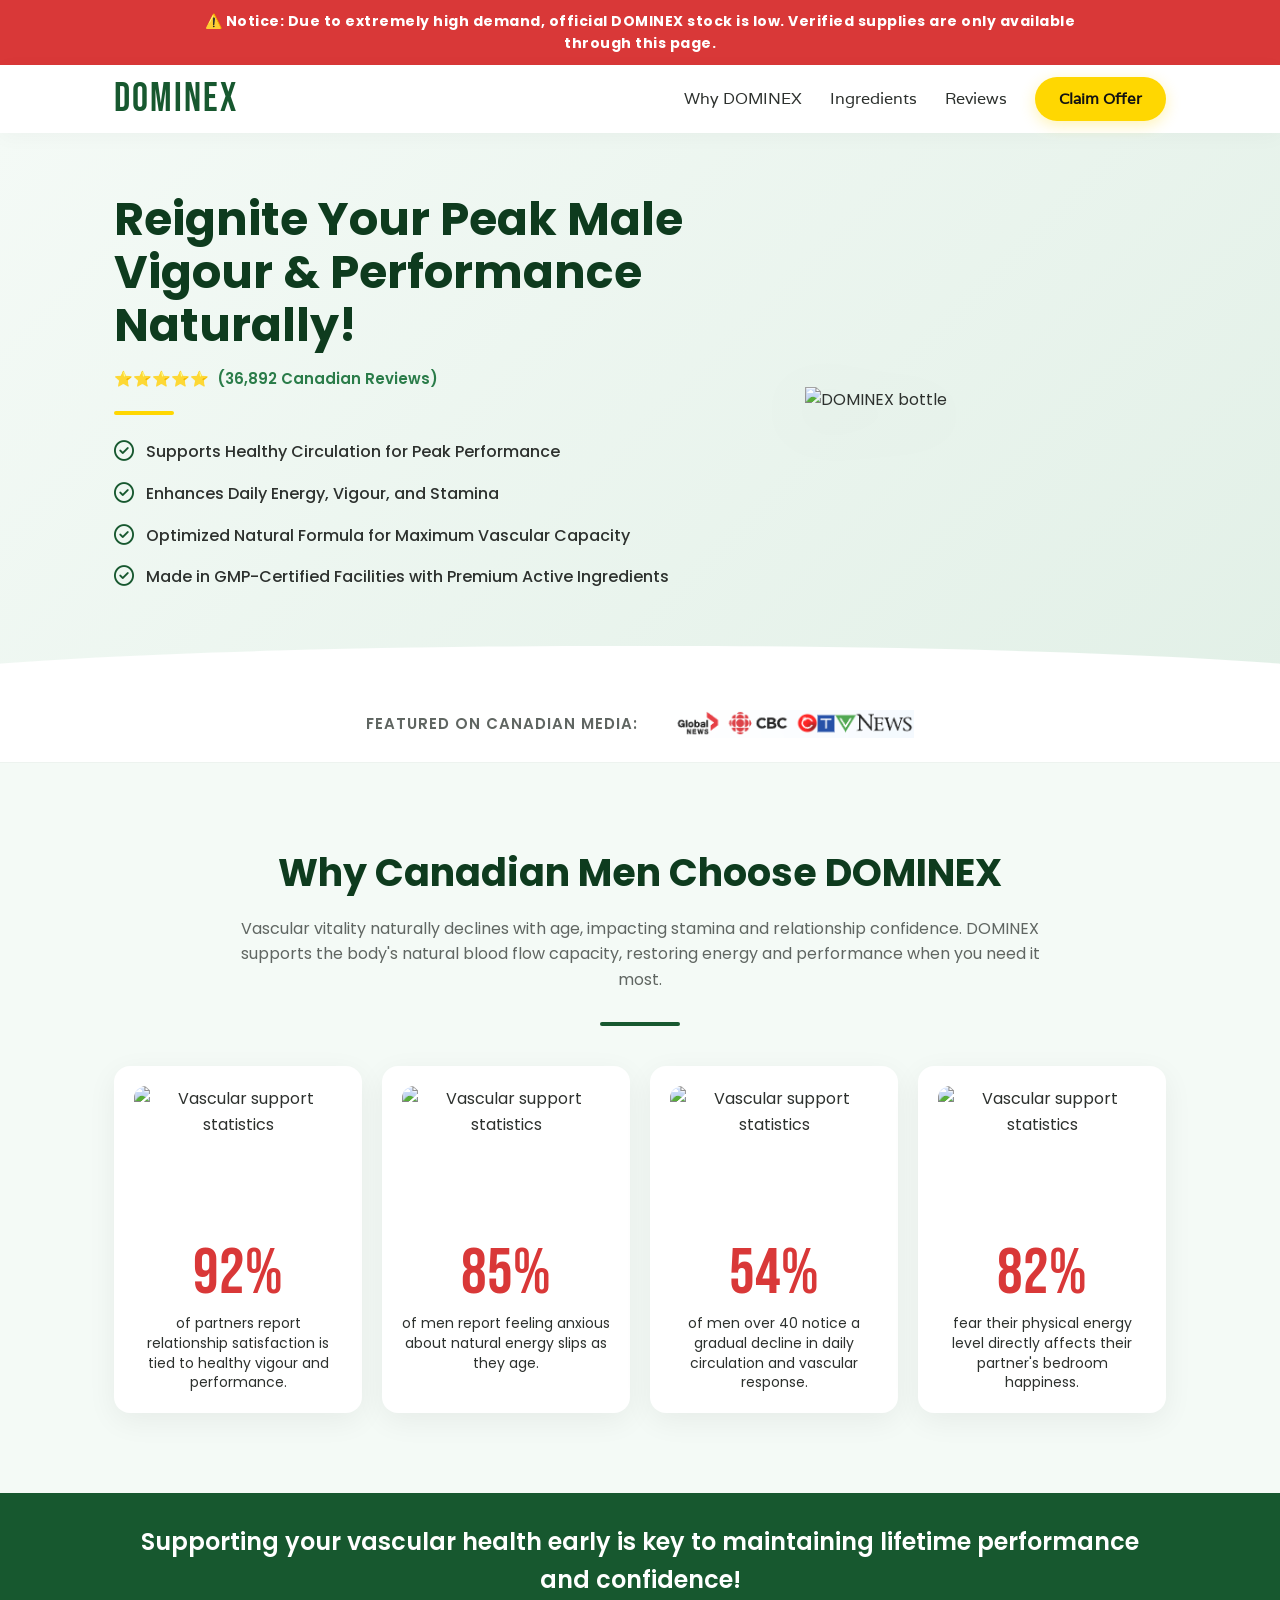
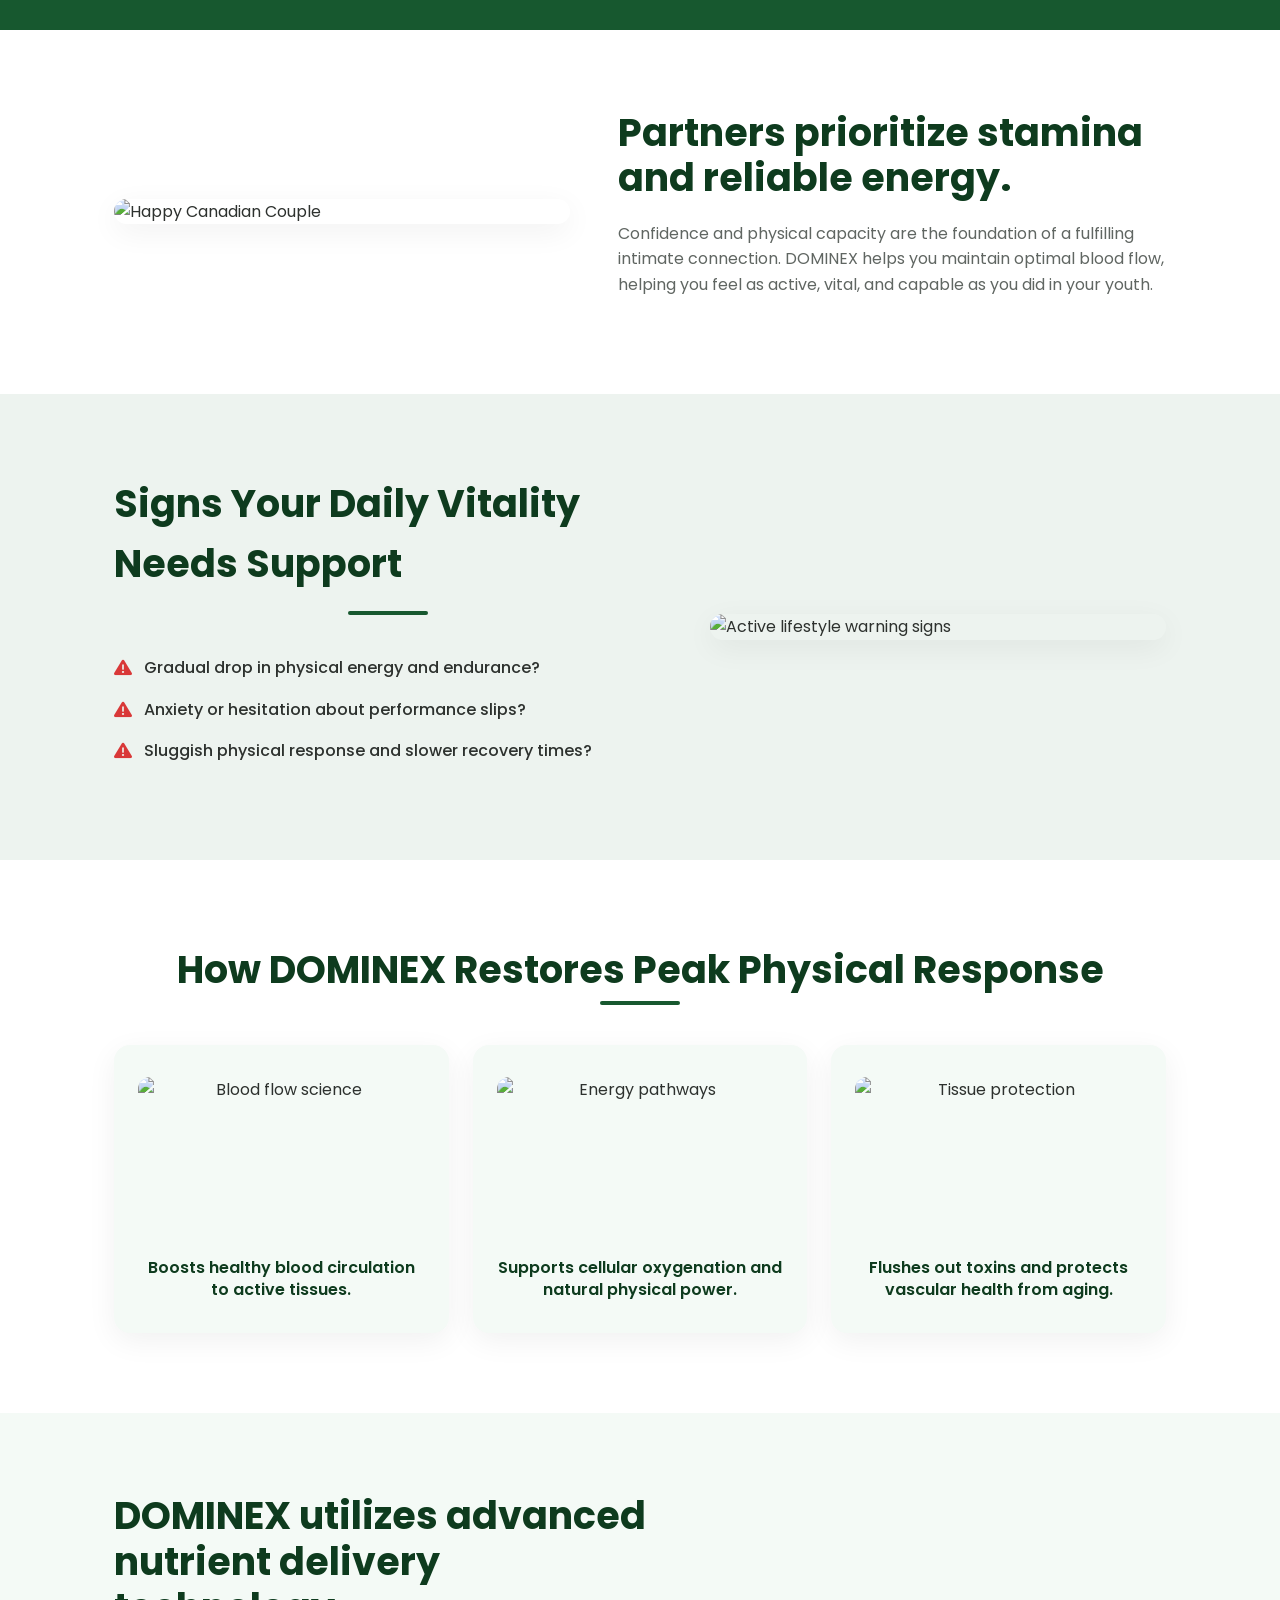
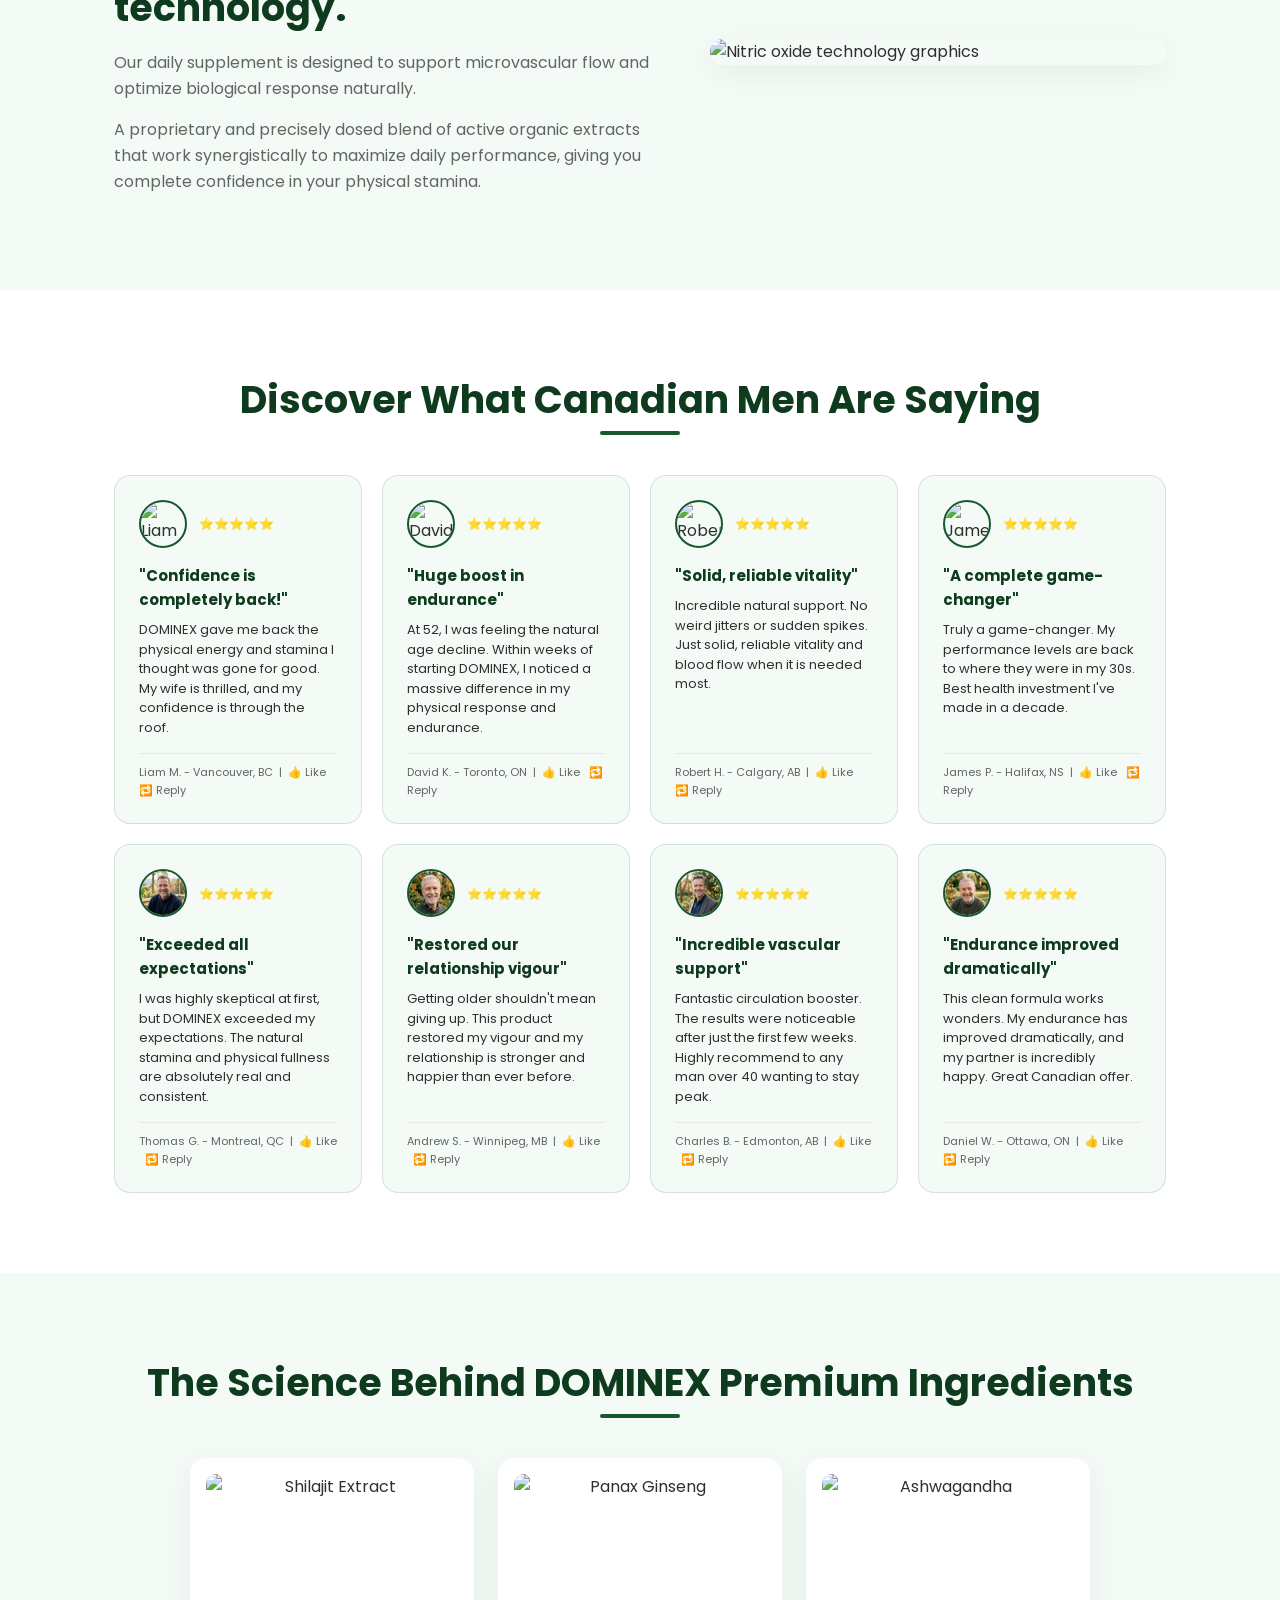
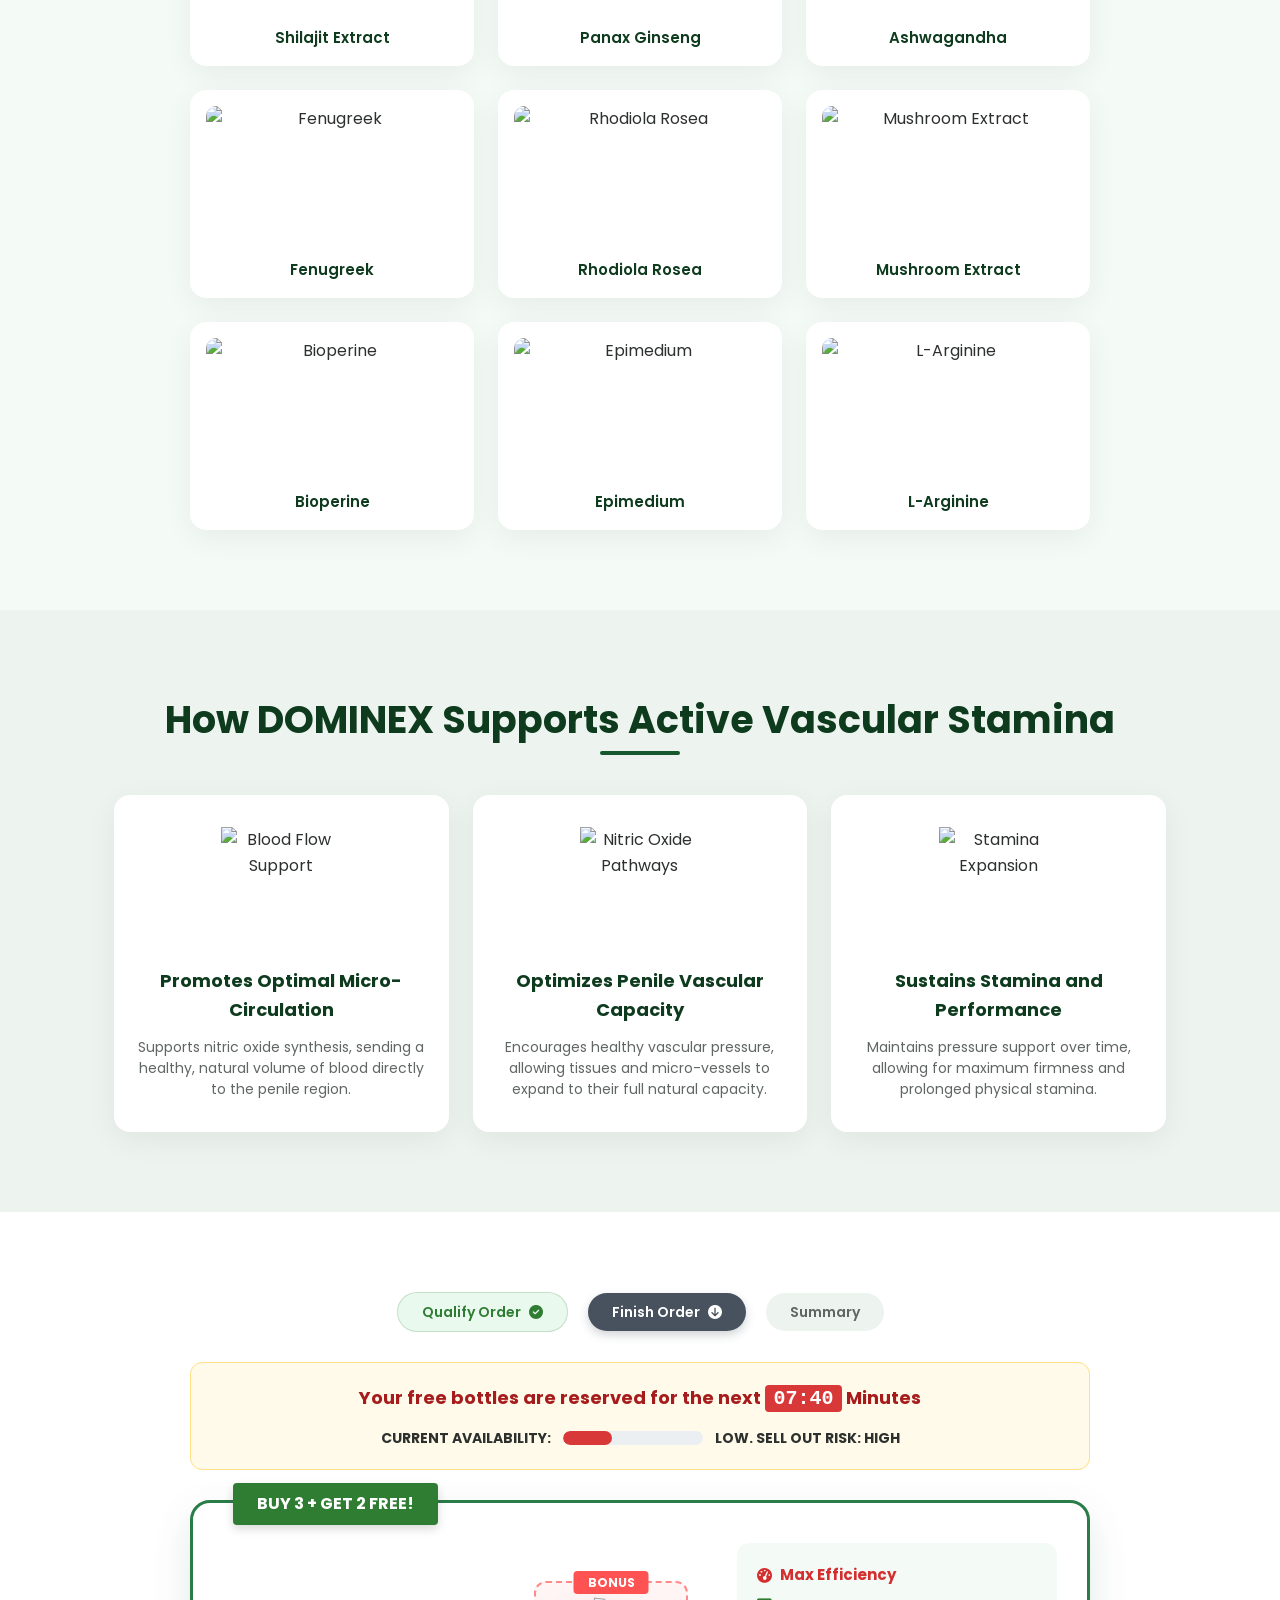
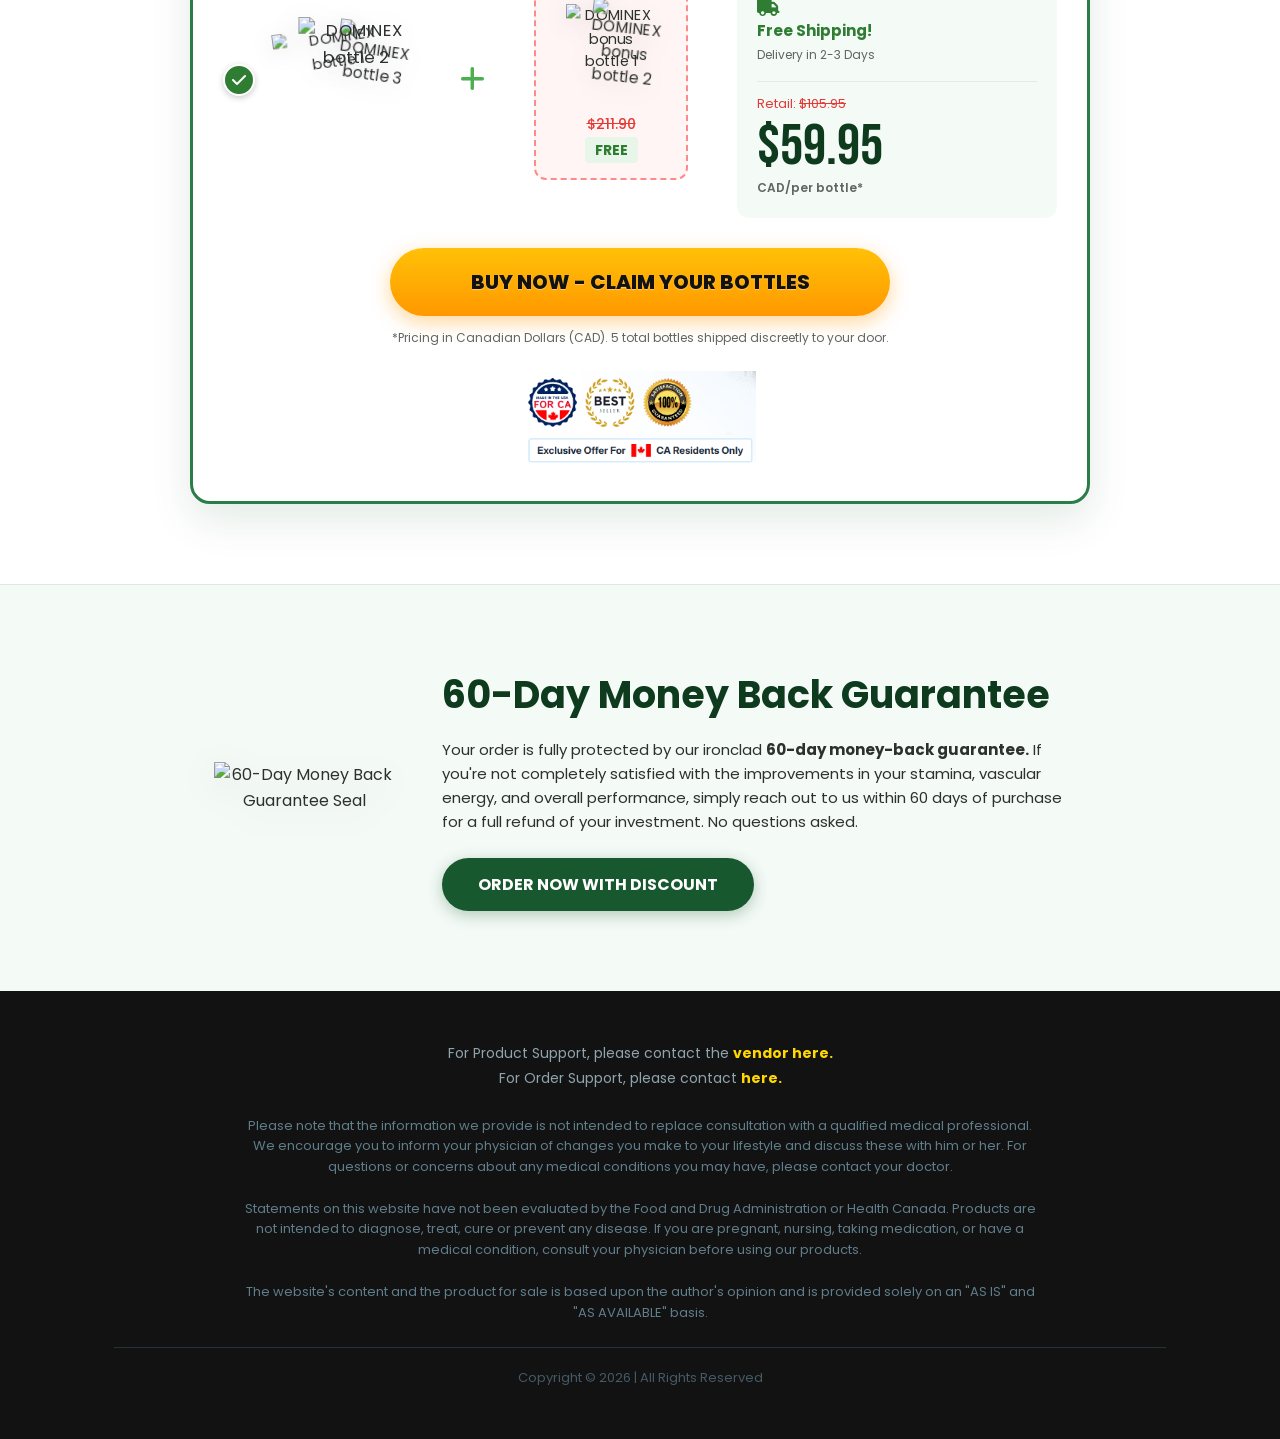
==== index.html @ d172078b "Optimize copy for CA compliance, restructure to 5-bottle single offer pricing section with timer, up" ====
<!DOCTYPE html>
<html lang="en">
<head>
    <meta charset="UTF-8">
    <meta name="viewport" content="width=device-width, initial-scale=1.0">
    <meta name="description" content="DOMINEX - Support Healthy Vascular Circulation, Energy, and Natural Stamina. The Advanced Formula for Peak Male Performance.">
    <title>DOMINEX - Natural Male Vitality & Performance Support</title>
    <link rel="preconnect" href="https://fonts.googleapis.com">
    <link rel="preconnect" href="https://fonts.gstatic.com" crossorigin>
    <link href="https://fonts.googleapis.com/css2?family=Bebas+Neue&family=Poppins:wght@300;400;500;600;700&family=Varela&display=swap" rel="stylesheet">
    <link rel="stylesheet" href="https://cdnjs.cloudflare.com/ajax/libs/font-awesome/6.5.1/css/all.min.css">
    <link rel="stylesheet" href="style.css">
</head>
<body>

<!-- WARNING BANNER -->
<section class="warning-banner">
    <div class="container">
        <p>⚠️ Notice: Due to extremely high demand, official DOMINEX stock is low. Verified supplies are only available through this page.</p>
    </div>
</section>

<!-- NAVIGATION -->
<nav class="top-nav">
    <div class="container nav-inner">
        <h1 class="nav-logo">DOMINEX</h1>
        <div class="nav-links">
            <a href="#why">Why DOMINEX</a>
            <a href="#ingredients">Ingredients</a>
            <a href="#review">Reviews</a>
            <a href="#order" class="btn-order-nav">Claim Offer</a>
        </div>
        <a href="#order" class="btn-order-nav mobile-only">Claim Offer</a>
    </div>
</nav>

<!-- HERO SECTION -->
<section class="hero" id="hero">
    <div class="container hero-inner">
        <div class="hero-content" data-animate="fadeInLeft">
            <h2>Reignite Your Peak Male Vigour & Performance Naturally!</h2>
            <div class="hero-stars">
                ⭐⭐⭐⭐⭐ <span>(36,892 Canadian Reviews)</span>
            </div>
            <div class="hero-divider"></div>
            <ul class="hero-features">
                <li><i class="far fa-check-circle"></i> Supports Healthy Circulation for Peak Performance</li>
                <li><i class="far fa-check-circle"></i> Enhances Daily Energy, Vigour, and Stamina</li>
                <li><i class="far fa-check-circle"></i> Optimized Natural Formula for Maximum Vascular Capacity</li>
                <li><i class="far fa-check-circle"></i> Made in GMP-Certified Facilities with Premium Active Ingredients</li>
            </ul>
        </div>
        <div class="hero-image" data-animate="fadeInRight">
            <img src="https://thedominex.com/static/images/product.4VQCcDnq.png" alt="DOMINEX bottle" class="cpl-imagem-topo" loading="eager">
        </div>
    </div>
</section>

<!-- TRUST BANNER -->
<section class="trust-banner">
    <div class="container trust-inner">
        <span class="trust-title">Featured on Canadian Media:</span>
        <img src="assets/news-logos.png" alt="Global News, CBC, CTV News" class="trust-media-img">
    </div>
</section>

<!-- WHY YOU NEED SECTION -->
<section class="why-section" id="why">
    <div class="container">
        <h2>Why Canadian Men Choose DOMINEX</h2>
        <p class="section-subtitle">Vascular vitality naturally declines with age, impacting stamina and relationship confidence. DOMINEX supports the body's natural blood flow capacity, restoring energy and performance when you need it most.</p>
        <div class="section-divider"></div>
        <div class="stats-grid" data-animate="fadeInUp">
            <div class="stat-card">
                <img src="https://epicooler-france.site/wp-content/uploads/2026/06/ed_dor1.webp" alt="Vascular support statistics" loading="lazy">
                <span class="stat-number">92%</span>
                <p>of partners report relationship satisfaction is tied to healthy vigour and performance.</p>
            </div>
            <div class="stat-card">
                <img src="https://epicooler-france.site/wp-content/uploads/2026/06/ed_dor2.webp" alt="Vascular support statistics" loading="lazy">
                <span class="stat-number">85%</span>
                <p>of men report feeling anxious about natural energy slips as they age.</p>
            </div>
            <div class="stat-card">
                <img src="https://epicooler-france.site/wp-content/uploads/2026/06/ed_dor3.webp" alt="Vascular support statistics" loading="lazy">
                <span class="stat-number">54%</span>
                <p>of men over 40 notice a gradual decline in daily circulation and vascular response.</p>
            </div>
            <div class="stat-card">
                <img src="https://epicooler-france.site/wp-content/uploads/2026/06/ed_dor4.webp" alt="Vascular support statistics" loading="lazy">
                <span class="stat-number">82%</span>
                <p>fear their physical energy level directly affects their partner's bedroom happiness.</p>
            </div>
        </div>
    </div>
</section>

<!-- CTA BANNER -->
<section class="cta-banner">
    <div class="container">
        <p>Supporting your vascular health early is key to maintaining lifetime performance and confidence!</p>
    </div>
</section>

<!-- WOMEN WANT SECTION -->
<section class="women-section">
    <div class="container women-inner">
        <div class="women-image" data-animate="fadeInLeft">
            <img src="https://epicooler-france.site/wp-content/uploads/2026/06/ed_dor5.webp" alt="Happy Canadian Couple" loading="lazy">
        </div>
        <div class="women-content" data-animate="fadeIn">
            <h2>Partners prioritize stamina and reliable energy.</h2>
            <p>Confidence and physical capacity are the foundation of a fulfilling intimate connection. DOMINEX helps you maintain optimal blood flow, helping you feel as active, vital, and capable as you did in your youth.</p>
        </div>
    </div>
</section>

<!-- SIGNS SECTION -->
<section class="signs-section">
    <div class="container signs-inner">
        <div class="signs-content" data-animate="fadeInLeft">
            <h2>Signs Your Daily Vitality Needs Support</h2>
            <div class="section-divider"></div>
            <ul class="signs-list">
                <li><i class="fas fa-exclamation-triangle"></i> Gradual drop in physical energy and endurance?</li>
                <li><i class="fas fa-exclamation-triangle"></i> Anxiety or hesitation about performance slips?</li>
                <li><i class="fas fa-exclamation-triangle"></i> Sluggish physical response and slower recovery times?</li>
            </ul>
        </div>
        <div class="signs-image" data-animate="fadeInRight">
            <img src="https://epicooler-france.site/wp-content/uploads/2026/06/ed_dor6.jpg" alt="Active lifestyle warning signs" loading="lazy">
        </div>
    </div>
</section>

<!-- HOW IT WORKS SECTION -->
<section class="how-section">
    <div class="container">
        <h2>How DOMINEX Restores Peak Physical Response</h2>
        <div class="section-divider center"></div>
        <div class="how-grid" data-animate="fadeInUp">
            <div class="how-card">
                <img src="https://epicooler-france.site/wp-content/uploads/2026/06/ed_img_up1.webp" alt="Blood flow science" loading="lazy">
                <h3>Boosts healthy blood circulation to active tissues.</h3>
            </div>
            <div class="how-card">
                <img src="https://epicooler-france.site/wp-content/uploads/2026/06/ed_img_up2.webp" alt="Energy pathways" loading="lazy">
                <h3>Supports cellular oxygenation and natural physical power.</h3>
            </div>
            <div class="how-card">
                <img src="https://epicooler-france.site/wp-content/uploads/2026/06/ed_img_up3.webp" alt="Tissue protection" loading="lazy">
                <h3>Flushes out toxins and protects vascular health from aging.</h3>
            </div>
        </div>
    </div>
</section>

<!-- TECHNOLOGY SECTION -->
<section class="tech-section">
    <div class="container tech-inner">
        <div class="tech-content" data-animate="fadeInLeft">
            <h2>DOMINEX utilizes advanced nutrient delivery technology.</h2>
            <p>Our daily supplement is designed to support microvascular flow and optimize biological response naturally.</p>
            <p>A proprietary and precisely dosed blend of active organic extracts that work synergistically to maximize daily performance, giving you complete confidence in your physical stamina.</p>
        </div>
        <div class="tech-image" data-animate="fadeInRight">
            <img src="https://epicooler-france.site/wp-content/uploads/2026/06/imagem_tecnologia.webp" alt="Nitric oxide technology graphics" loading="lazy">
        </div>
    </div>
</section>

<!-- SOCIAL PROOF / TESTIMONIALS -->
<section class="testimonials-section" id="review">
    <div class="container">
        <h2>Discover What Canadian Men Are Saying</h2>
        <div class="section-divider center"></div>
        <div class="testimonials-grid" data-animate="fadeInUp">
            <div class="testimonial-card">
                <div class="testimonial-header">
                    <img src="https://epicooler-france.site/wp-content/uploads/2026/06/comentarista_1.webp" alt="Liam M." loading="lazy">
                    <div class="testimonial-stars">⭐⭐⭐⭐⭐</div>
                </div>
                <p class="testimonial-title">"Confidence is completely back!"</p>
                <p class="testimonial-text">DOMINEX gave me back the physical energy and stamina I thought was gone for good. My wife is thrilled, and my confidence is through the roof.</p>
                <span class="testimonial-meta">Liam M. - Vancouver, BC &nbsp;|&nbsp; 👍 Like &nbsp; 🔁 Reply</span>
            </div>
            <div class="testimonial-card">
                <div class="testimonial-header">
                    <img src="https://epicooler-france.site/wp-content/uploads/2026/06/comentarista_2.webp" alt="David K." loading="lazy">
                    <div class="testimonial-stars">⭐⭐⭐⭐⭐</div>
                </div>
                <p class="testimonial-title">"Huge boost in endurance"</p>
                <p class="testimonial-text">At 52, I was feeling the natural age decline. Within weeks of starting DOMINEX, I noticed a massive difference in my physical response and endurance.</p>
                <span class="testimonial-meta">David K. - Toronto, ON &nbsp;|&nbsp; 👍 Like &nbsp; 🔁 Reply</span>
            </div>
            <div class="testimonial-card">
                <div class="testimonial-header">
                    <img src="https://epicooler-france.site/wp-content/uploads/2026/06/comentarista_3.webp" alt="Robert H." loading="lazy">
                    <div class="testimonial-stars">⭐⭐⭐⭐⭐</div>
                </div>
                <p class="testimonial-title">"Solid, reliable vitality"</p>
                <p class="testimonial-text">Incredible natural support. No weird jitters or sudden spikes. Just solid, reliable vitality and blood flow when it is needed most.</p>
                <span class="testimonial-meta">Robert H. - Calgary, AB &nbsp;|&nbsp; 👍 Like &nbsp; 🔁 Reply</span>
            </div>
            <div class="testimonial-card">
                <div class="testimonial-header">
                    <img src="https://epicooler-france.site/wp-content/uploads/2026/06/comentarista_4.webp" alt="James P." loading="lazy">
                    <div class="testimonial-stars">⭐⭐⭐⭐⭐</div>
                </div>
                <p class="testimonial-title">"A complete game-changer"</p>
                <p class="testimonial-text">Truly a game-changer. My performance levels are back to where they were in my 30s. Best health investment I've made in a decade.</p>
                <span class="testimonial-meta">James P. - Halifax, NS &nbsp;|&nbsp; 👍 Like &nbsp; 🔁 Reply</span>
            </div>
            <!-- NEW TESTIMONIALS -->
            <div class="testimonial-card">
                <div class="testimonial-header">
                    <img src="assets/testimonial_5.png" alt="Thomas G." loading="lazy">
                    <div class="testimonial-stars">⭐⭐⭐⭐⭐</div>
                </div>
                <p class="testimonial-title">"Exceeded all expectations"</p>
                <p class="testimonial-text">I was highly skeptical at first, but DOMINEX exceeded my expectations. The natural stamina and physical fullness are absolutely real and consistent.</p>
                <span class="testimonial-meta">Thomas G. - Montreal, QC &nbsp;|&nbsp; 👍 Like &nbsp; 🔁 Reply</span>
            </div>
            <div class="testimonial-card">
                <div class="testimonial-header">
                    <img src="assets/testimonial_6.png" alt="Andrew S." loading="lazy">
                    <div class="testimonial-stars">⭐⭐⭐⭐⭐</div>
                </div>
                <p class="testimonial-title">"Restored our relationship vigour"</p>
                <p class="testimonial-text">Getting older shouldn't mean giving up. This product restored my vigour and my relationship is stronger and happier than ever before.</p>
                <span class="testimonial-meta">Andrew S. - Winnipeg, MB &nbsp;|&nbsp; 👍 Like &nbsp; 🔁 Reply</span>
            </div>
            <div class="testimonial-card">
                <div class="testimonial-header">
                    <img src="assets/testimonial_7.png" alt="Charles B." loading="lazy">
                    <div class="testimonial-stars">⭐⭐⭐⭐⭐</div>
                </div>
                <p class="testimonial-title">"Incredible vascular support"</p>
                <p class="testimonial-text">Fantastic circulation booster. The results were noticeable after just the first few weeks. Highly recommend to any man over 40 wanting to stay peak.</p>
                <span class="testimonial-meta">Charles B. - Edmonton, AB &nbsp;|&nbsp; 👍 Like &nbsp; 🔁 Reply</span>
            </div>
            <div class="testimonial-card">
                <div class="testimonial-header">
                    <img src="assets/testimonial_8.png" alt="Daniel W." loading="lazy">
                    <div class="testimonial-stars">⭐⭐⭐⭐⭐</div>
                </div>
                <p class="testimonial-title">"Endurance improved dramatically"</p>
                <p class="testimonial-text">This clean formula works wonders. My endurance has improved dramatically, and my partner is incredibly happy. Great Canadian offer.</p>
                <span class="testimonial-meta">Daniel W. - Ottawa, ON &nbsp;|&nbsp; 👍 Like &nbsp; 🔁 Reply</span>
            </div>
        </div>
    </div>
</section>

<!-- INGREDIENTS SECTION -->
<section class="ingredients-section" id="ingredients">
    <div class="container">
        <h2>The Science Behind DOMINEX Premium Ingredients</h2>
        <div class="section-divider center"></div>
        <div class="ingredients-grid" data-animate="fadeInUp">
            <div class="ingredient-card">
                <img src="https://epicooler-france.site/wp-content/uploads/2026/06/ed_ing1.jpg" alt="Shilajit Extract" loading="lazy">
                <h3>Shilajit Extract</h3>
            </div>
            <div class="ingredient-card">
                <img src="https://epicooler-france.site/wp-content/uploads/2026/06/ed_ing2.jpg" alt="Panax Ginseng" loading="lazy">
                <h3>Panax Ginseng</h3>
            </div>
            <div class="ingredient-card">
                <img src="https://epicooler-france.site/wp-content/uploads/2026/06/ed_ing3.jpg" alt="Ashwagandha" loading="lazy">
                <h3>Ashwagandha</h3>
            </div>
            <div class="ingredient-card">
                <img src="https://epicooler-france.site/wp-content/uploads/2026/06/ed_ing4.jpg" alt="Fenugreek" loading="lazy">
                <h3>Fenugreek</h3>
            </div>
            <div class="ingredient-card">
                <img src="https://epicooler-france.site/wp-content/uploads/2026/06/ed_ing5.jpg" alt="Rhodiola Rosea" loading="lazy">
                <h3>Rhodiola Rosea</h3>
            </div>
            <div class="ingredient-card">
                <img src="https://epicooler-france.site/wp-content/uploads/2026/06/ed_ing6.jpg" alt="Mushroom Extract" loading="lazy">
                <h3>Mushroom Extract</h3>
            </div>
            <div class="ingredient-card">
                <img src="https://epicooler-france.site/wp-content/uploads/2026/06/ed_ing7.jpg" alt="Bioperine" loading="lazy">
                <h3>Bioperine</h3>
            </div>
            <div class="ingredient-card">
                <img src="https://epicooler-france.site/wp-content/uploads/2026/06/ed_ing8.jpg" alt="Epimedium" loading="lazy">
                <h3>Epimedium</h3>
            </div>
            <div class="ingredient-card">
                <img src="https://epicooler-france.site/wp-content/uploads/2026/06/ed_ing9.jpg" alt="L-Arginine" loading="lazy">
                <h3>L-Arginine</h3>
            </div>
        </div>
    </div>
</section>

<!-- HOW IT INCREASES SIZE -->
<section class="mechanism-section">
    <div class="container">
        <h2>How DOMINEX Supports Active Vascular Stamina</h2>
        <div class="section-divider center"></div>
        <div class="mechanism-steps" data-animate="fadeInUp">
            <div class="mechanism-step">
                <img src="https://epicooler-france.site/wp-content/uploads/2026/06/ed_funcionamento1.png" alt="Blood Flow Support" loading="lazy">
                <h3>Promotes Optimal Micro-Circulation</h3>
                <p>Supports nitric oxide synthesis, sending a healthy, natural volume of blood directly to the penile region.</p>
            </div>
            <div class="mechanism-step">
                <img src="https://epicooler-france.site/wp-content/uploads/2026/06/ed_funcionamento2.png" alt="Nitric Oxide Pathways" loading="lazy">
                <h3>Optimizes Penile Vascular Capacity</h3>
                <p>Encourages healthy vascular pressure, allowing tissues and micro-vessels to expand to their full natural capacity.</p>
            </div>
            <div class="mechanism-step">
                <img src="https://epicooler-france.site/wp-content/uploads/2026/06/ed_funcionamento3.png" alt="Stamina Expansion" loading="lazy">
                <h3>Sustains Stamina and Performance</h3>
                <p>Maintains pressure support over time, allowing for maximum firmness and prolonged physical stamina.</p>
            </div>
        </div>
    </div>
</section>

<!-- RESTRUCTURED SINGLE-OFFER PRICING SECTION -->
<section class="pricing-section" id="order">
    <div class="container">
        <!-- Progress Steps -->
        <div class="checkout-steps">
            <div class="step step-complete">Qualify Order <i class="fas fa-check-circle"></i></div>
            <div class="step step-active">Finish Order <i class="fas fa-arrow-circle-down"></i></div>
            <div class="step step-pending">Summary</div>
        </div>

        <!-- Reservation Urgency Banner -->
        <div class="urgency-container">
            <p class="reservation-text">Your free bottles are reserved for the next <span id="timer">07:41</span> Minutes</p>
            <div class="availability-bar">
                <span class="availability-label">CURRENT AVAILABILITY:</span>
                <div class="progress-bar-bg">
                    <div class="progress-bar-fill"></div>
                </div>
                <span class="availability-risk">LOW. SELL OUT RISK: <strong>HIGH</strong></span>
            </div>
        </div>

        <!-- Restructured Single-Offer Card Container -->
        <div class="single-offer-wrapper" data-animate="fadeInUp">
            <div class="single-offer-badge">BUY 3 + GET 2 FREE!</div>
            
            <div class="single-offer-layout">
                <!-- Left: 3 Main Bottles -->
                <div class="offer-bottles-main">
                    <div class="check-icon-circle"><i class="fas fa-check"></i></div>
                    <div class="bottles-group">
                        <img src="https://thedominex.com/static/images/product.4VQCcDnq.png" alt="DOMINEX bottle 1" class="bottle-img bottle-overlap-1">
                        <img src="https://thedominex.com/static/images/product.4VQCcDnq.png" alt="DOMINEX bottle 2" class="bottle-img bottle-overlap-2">
                        <img src="https://thedominex.com/static/images/product.4VQCcDnq.png" alt="DOMINEX bottle 3" class="bottle-img bottle-overlap-3">
                    </div>
                </div>

                <!-- Plus sign -->
                <div class="offer-plus-sign"><i class="fas fa-plus"></i></div>

                <!-- Center: 2 Bonus Bottles Box -->
                <div class="offer-bonus-box">
                    <span class="bonus-box-tag">BONUS</span>
                    <div class="bonus-bottles">
                        <img src="https://thedominex.com/static/images/product.4VQCcDnq.png" alt="DOMINEX bonus bottle 1" class="bottle-img bonus-overlap-1">
                        <img src="https://thedominex.com/static/images/product.4VQCcDnq.png" alt="DOMINEX bonus bottle 2" class="bottle-img bonus-overlap-2">
                    </div>
                    <div class="bonus-box-price">
                        <span class="crossed-price">$211.90</span>
                        <span class="free-badge">FREE</span>
                    </div>
                </div>

                <!-- Right: Pricing Panel -->
                <div class="offer-pricing-panel">
                    <div class="panel-rating">
                        <div class="speedometer-container">
                            <i class="fas fa-tachometer-alt"></i> <span>Max Efficiency</span>
                        </div>
                    </div>
                    <div class="panel-shipping">
                        <i class="fas fa-truck"></i> <span>Free Shipping!</span>
                        <span class="delivery-time">Delivery in 2-3 Days</span>
                    </div>
                    <div class="panel-prices">
                        <div class="panel-retail">Retail: <s>$105.95</s></div>
                        <div class="panel-final-price">
                            <span class="price-value">$59.95</span>
                            <span class="price-currency">CAD/per bottle*</span>
                        </div>
                    </div>
                </div>
            </div>

            <!-- CTA Area -->
            <div class="offer-cta-section">
                <a href="https://www.knownwalk.com/2GT22MM1/22JC6BFC/?uid=5159" class="btn-buy-now-large animated-pulse">BUY NOW - CLAIM YOUR BOTTLES</a>
                <p class="pricing-disclaimer">*Pricing in Canadian Dollars (CAD). 5 total bottles shipped discreetly to your door.</p>
                
                <!-- Trust Badges replaced with new ones -->
                <div class="canadian-trust-badges">
                    <img src="assets/badges.png" alt="Made in USA for CA, Best Seller, 100% Guaranteed, CA Residents Only Logo" class="badges-row-img">
                </div>
            </div>
        </div>
    </div>
</section>

<!-- GUARANTEE SECTION -->
<section class="guarantee-section">
    <div class="container guarantee-inner">
        <div class="guarantee-image" data-animate="fadeIn">
            <img src="https://epicooler-france.site/wp-content/uploads/2026/06/selo_moneyback.png" alt="60-Day Money Back Guarantee Seal" loading="lazy">
        </div>
        <div class="guarantee-content" data-animate="fadeIn">
            <h2>60-Day Money Back Guarantee</h2>
            <p>Your order is fully protected by our ironclad <strong>60-day money-back guarantee.</strong> If you're not completely satisfied with the improvements in your stamina, vascular energy, and overall performance, simply reach out to us within 60 days of purchase for a full refund of your investment. No questions asked.</p>
            <a href="#order" class="btn-order-large">ORDER NOW WITH DISCOUNT</a>
        </div>
    </div>
</section>

<!-- FOOTER -->
<footer class="site-footer">
    <div class="container">
        <p class="footer-support">For Product Support, please contact the <b>vendor here.</b><br>For Order Support, please contact <b>here.</b></p>
        <p class="footer-disclaimer">Please note that the information we provide is not intended to replace consultation with a qualified medical professional. We encourage you to inform your physician of changes you make to your lifestyle and discuss these with him or her. For questions or concerns about any medical conditions you may have, please contact your doctor.<br><br>Statements on this website have not been evaluated by the Food and Drug Administration or Health Canada. Products are not intended to diagnose, treat, cure or prevent any disease. If you are pregnant, nursing, taking medication, or have a medical condition, consult your physician before using our products.<br><br>The website's content and the product for sale is based upon the author's opinion and is provided solely on an "AS IS" and "AS AVAILABLE" basis.</p>
        <p class="footer-copyright">Copyright © 2026 | All Rights Reserved</p>
    </div>
</footer>

<script src="script.js"></script>
</body>
</html>
---- style.css ----
/* ==========================================
   GLOBAL RESET, FONTS & VARIABLES
   ========================================== */
:root {
    --primary: #17582F;
    --primary-light: #2A7C49;
    --primary-dark: #0E3B1E;
    --accent: #FFD701;
    --accent-dark: #CCA500;
    --dark: #121212;
    --text: #2D312E;
    --text-light: #606662;
    --bg-light: #F4FAF6;
    --bg-grey: #EDF3EF;
    --white: #FFFFFF;
    --red: #D93838;
    --red-dark: #A61C1C;
    --shadow: 0 8px 30px rgba(0,0,0,0.06);
    --shadow-hover: 0 16px 40px rgba(23,88,47,0.12);
    --radius: 16px;
    --transition: all 0.3s cubic-bezier(0.25, 0.8, 0.25, 1);
}

*, *::before, *::after {
    margin: 0;
    padding: 0;
    box-sizing: border-box;
}

html {
    scroll-behavior: smooth;
}

body {
    font-family: 'Poppins', sans-serif;
    color: var(--text);
    background: var(--white);
    line-height: 1.6;
    overflow-x: hidden;
    -webkit-font-smoothing: antialiased;
}

img {
    max-width: 100%;
    height: auto;
    display: block;
}

a {
    text-decoration: none;
    color: inherit;
}

ul {
    list-style: none;
}

.container {
    max-width: 1100px;
    margin: 0 auto;
    padding: 0 24px;
}

/* ==========================================
   ANIMATIONS & TRANSITIONS
   ========================================== */
@keyframes fadeIn {
    from { opacity: 0; }
    to { opacity: 1; }
}

@keyframes fadeInUp {
    from { opacity: 0; transform: translateY(30px); }
    to { opacity: 1; transform: translateY(0); }
}

@keyframes fadeInLeft {
    from { opacity: 0; transform: translateX(-30px); }
    to { opacity: 1; transform: translateX(0); }
}

@keyframes fadeInRight {
    from { opacity: 0; transform: translateX(30px); }
    to { opacity: 1; transform: translateX(0); }
}

@keyframes pulse {
    0%, 100% { transform: scale(1); }
    50% { transform: scale(1.03); }
}

@keyframes shimmer {
    0% { background-position: -200% 0; }
    100% { background-position: 200% 0; }
}

[data-animate] {
    opacity: 0;
    transition: opacity 0.8s cubic-bezier(0.25, 1, 0.5, 1), transform 0.8s cubic-bezier(0.25, 1, 0.5, 1);
}

[data-animate].visible {
    opacity: 1;
    transform: none !important;
}

[data-animate="fadeInUp"] { transform: translateY(30px); }
[data-animate="fadeInLeft"] { transform: translateX(-30px); }
[data-animate="fadeInRight"] { transform: translateX(30px); }
[data-animate="fadeIn"] { transform: none; }

.animated-pulse {
    animation: pulse 2.5s infinite ease-in-out;
}

/* ==========================================
   WARNING BANNER
   ========================================== */
.warning-banner {
    background: var(--red);
    color: var(--white);
    text-align: center;
    padding: 10px 20px;
    font-size: 14px;
    font-weight: 700;
    letter-spacing: 0.5px;
    box-shadow: 0 2px 10px rgba(217, 56, 56, 0.2);
}

.warning-banner p {
    max-width: 900px;
    margin: 0 auto;
}

/* ==========================================
   NAVIGATION
   ========================================== */
.top-nav {
    background: var(--white);
    padding: 12px 0;
    position: sticky;
    top: 0;
    z-index: 1000;
    box-shadow: 0 4px 20px rgba(0,0,0,0.03);
    transition: var(--transition);
}

.nav-inner {
    display: flex;
    align-items: center;
    justify-content: space-between;
}

.nav-logo {
    font-family: 'Bebas Neue', sans-serif;
    font-size: 40px;
    font-weight: 400;
    color: var(--primary);
    letter-spacing: 2px;
    line-height: 1;
}

.nav-links {
    display: flex;
    align-items: center;
    gap: 28px;
}

.nav-links a {
    font-family: 'Varela', sans-serif;
    font-size: 16px;
    font-weight: 500;
    color: var(--text);
    transition: var(--transition);
}

.nav-links a:hover {
    color: var(--primary);
}

.btn-order-nav {
    background: var(--accent);
    color: var(--dark) !important;
    font-weight: 600 !important;
    font-size: 15px !important;
    padding: 10px 24px;
    border-radius: 50px;
    box-shadow: 0 4px 15px rgba(255, 215, 1, 0.3);
    transition: var(--transition);
}

.btn-order-nav:hover {
    background: var(--primary);
    color: var(--white) !important;
    box-shadow: 0 4px 15px rgba(23, 88, 47, 0.3);
    transform: translateY(-2px);
}

.mobile-only {
    display: none;
}

/* ==========================================
   HERO SECTION
   ========================================== */
.hero {
    background: linear-gradient(135deg, var(--bg-light) 0%, #E2F0E7 100%);
    padding: 60px 0 80px;
    position: relative;
    overflow: hidden;
}

.hero::after {
    content: '';
    position: absolute;
    bottom: 0;
    left: 0;
    right: 0;
    height: 40px;
    background: var(--white);
    clip-path: ellipse(60% 40px at 50% 40px);
}

.hero-inner {
    display: flex;
    align-items: center;
    gap: 48px;
}

.hero-content {
    flex: 1.2;
}

.hero-content h2 {
    font-size: 46px;
    font-weight: 700;
    line-height: 1.15;
    color: var(--primary-dark);
    margin-bottom: 16px;
}

.hero-stars {
    font-size: 15px;
    font-weight: 600;
    color: var(--primary-light);
    margin-bottom: 20px;
    display: flex;
    align-items: center;
    gap: 8px;
}

.hero-divider {
    width: 60px;
    height: 4px;
    background: var(--accent);
    margin-bottom: 24px;
    border-radius: 2px;
}

.hero-features li {
    font-size: 16px;
    font-weight: 500;
    color: var(--text);
    margin-bottom: 16px;
    display: flex;
    align-items: flex-start;
    gap: 12px;
}

.hero-features li i {
    color: var(--primary);
    font-size: 20px;
    margin-top: 2px;
}

.hero-image {
    flex: 0.8;
    display: flex;
    justify-content: center;
    align-items: center;
}

.hero-image .cpl-imagem-topo {
    width: 85%;
    max-width: 320px;
    filter: drop-shadow(0 15px 30px rgba(0,0,0,0.12));
    transition: var(--transition);
}

.hero-image .cpl-imagem-topo:hover {
    transform: translateY(-5px) rotate(2deg);
}

/* ==========================================
   TRUST BANNER
   ========================================== */
.trust-banner {
    background: var(--white);
    padding: 24px 0;
    border-bottom: 1px solid var(--bg-grey);
}

.trust-inner {
    display: flex;
    align-items: center;
    justify-content: center;
    gap: 32px;
    flex-wrap: wrap;
}

.trust-title {
    font-size: 15px;
    font-weight: 600;
    color: var(--text-light);
    text-transform: uppercase;
    letter-spacing: 1px;
}

.trust-media-img {
    height: 28px;
    object-fit: contain;
    opacity: 0.85;
}

/* ==========================================
   WHY SECTION
   ========================================== */
.why-section {
    background: var(--bg-light);
    padding: 80px 0;
}

.why-section h2 {
    font-size: 38px;
    font-weight: 700;
    color: var(--primary-dark);
    text-align: center;
    margin-bottom: 12px;
}

.section-subtitle {
    font-size: 16px;
    color: var(--text-light);
    max-width: 800px;
    margin: 0 auto 30px;
    text-align: center;
}

.section-divider {
    width: 80px;
    height: 4px;
    background: var(--primary);
    margin: 0 auto 40px;
    border-radius: 2px;
}

.stats-grid {
    display: grid;
    grid-template-columns: repeat(4, 1fr);
    gap: 20px;
}

.stat-card {
    background: var(--white);
    border-radius: var(--radius);
    padding: 20px;
    box-shadow: var(--shadow);
    transition: var(--transition);
    display: flex;
    flex-direction: column;
    align-items: center;
    text-align: center;
}

.stat-card:hover {
    transform: translateY(-6px);
    box-shadow: var(--shadow-hover);
}

.stat-card img {
    border-radius: 12px;
    margin-bottom: 16px;
    width: 100%;
    height: 140px;
    object-fit: cover;
}

.stat-number {
    font-family: 'Bebas Neue', sans-serif;
    font-size: 64px;
    color: var(--red);
    line-height: 1;
    margin-bottom: 8px;
}

.stat-card p {
    font-size: 14px;
    color: var(--text);
    line-height: 1.4;
}

/* ==========================================
   CTA BANNER
   ========================================== */
.cta-banner {
    background: var(--primary);
    padding: 30px 0;
    text-align: center;
}

.cta-banner p {
    font-size: 24px;
    font-weight: 600;
    color: var(--white);
}

/* ==========================================
   WOMEN / RELATIONSHIP SECTION
   ========================================== */
.women-section {
    background: var(--white);
    padding: 80px 0;
}

.women-inner {
    display: flex;
    align-items: center;
    gap: 48px;
}

.women-image {
    flex: 1;
}

.women-image img {
    width: 100%;
    border-radius: var(--radius);
    box-shadow: var(--shadow);
}

.women-content {
    flex: 1.2;
}

.women-content h2 {
    font-size: 38px;
    font-weight: 700;
    color: var(--primary-dark);
    line-height: 1.2;
    margin-bottom: 20px;
}

.women-content p {
    font-size: 16px;
    color: var(--text-light);
    margin-bottom: 16px;
}

/* ==========================================
   SIGNS SECTION
   ========================================== */
.signs-section {
    background: var(--bg-grey);
    padding: 80px 0;
}

.signs-inner {
    display: flex;
    align-items: center;
    gap: 48px;
}

.signs-content {
    flex: 1.2;
}

.signs-content h2 {
    font-size: 38px;
    font-weight: 700;
    color: var(--primary-dark);
    margin-bottom: 16px;
}

.signs-list li {
    font-size: 16px;
    font-weight: 500;
    color: var(--text);
    margin-bottom: 16px;
    display: flex;
    align-items: flex-start;
    gap: 12px;
}

.signs-list li i {
    color: var(--red);
    font-size: 18px;
    margin-top: 4px;
}

.signs-image {
    flex: 1;
}

.signs-image img {
    width: 100%;
    border-radius: var(--radius);
    box-shadow: var(--shadow);
}

/* ==========================================
   HOW IT WORKS
   ========================================== */
.how-section {
    background: var(--white);
    padding: 80px 0;
    text-align: center;
}

.how-section h2 {
    font-size: 38px;
    font-weight: 700;
    color: var(--primary-dark);
}

.how-grid {
    display: grid;
    grid-template-columns: repeat(3, 1fr);
    gap: 24px;
    margin-top: 40px;
}

.how-card {
    background: var(--bg-light);
    border-radius: var(--radius);
    padding: 32px 24px;
    box-shadow: var(--shadow);
    transition: var(--transition);
}

.how-card:hover {
    transform: translateY(-8px);
    box-shadow: var(--shadow-hover);
}

.how-card img {
    width: 100%;
    height: 160px;
    object-fit: cover;
    border-radius: 12px;
    margin-bottom: 20px;
}

.how-card h3 {
    font-size: 16px;
    font-weight: 600;
    color: var(--primary-dark);
    line-height: 1.4;
}

/* ==========================================
   TECHNOLOGY SECTION
   ========================================== */
.tech-section {
    background: var(--bg-light);
    padding: 80px 0;
}

.tech-inner {
    display: flex;
    align-items: center;
    gap: 48px;
}

.tech-content {
    flex: 1.2;
}

.tech-content h2 {
    font-size: 38px;
    font-weight: 700;
    color: var(--primary-dark);
    line-height: 1.2;
    margin-bottom: 20px;
}

.tech-content p {
    font-size: 16px;
    color: var(--text-light);
    margin-bottom: 16px;
}

.tech-image {
    flex: 1;
}

.tech-image img {
    border-radius: var(--radius);
    box-shadow: var(--shadow);
}

/* ==========================================
   TESTIMONIALS
   ========================================== */
.testimonials-section {
    background: var(--white);
    padding: 80px 0;
    text-align: center;
}

.testimonials-section h2 {
    font-size: 38px;
    font-weight: 700;
    color: var(--primary-dark);
}

.testimonials-grid {
    display: grid;
    grid-template-columns: repeat(4, 1fr);
    gap: 20px;
    margin-top: 40px;
}

.testimonial-card {
    background: var(--bg-light);
    border: 1px solid rgba(23,88,47,0.15);
    border-radius: var(--radius);
    padding: 24px;
    text-align: left;
    transition: var(--transition);
    display: flex;
    flex-direction: column;
}

.testimonial-card:hover {
    transform: translateY(-5px);
    box-shadow: var(--shadow-hover);
    background: var(--white);
}

.testimonial-header {
    display: flex;
    align-items: center;
    gap: 12px;
    margin-bottom: 16px;
}

.testimonial-header img {
    width: 48px;
    height: 48px;
    border-radius: 50%;
    object-fit: cover;
    border: 2px solid var(--primary);
}

.testimonial-stars {
    font-size: 12px;
    color: var(--accent-dark);
}

.testimonial-title {
    font-size: 15px;
    font-weight: 700;
    color: var(--primary-dark);
    margin-bottom: 8px;
}

.testimonial-text {
    font-size: 13px;
    color: var(--text);
    line-height: 1.5;
    margin-bottom: 16px;
    flex-grow: 1;
}

.testimonial-meta {
    font-size: 11px;
    color: var(--text-light);
    border-top: 1px solid rgba(0,0,0,0.06);
    padding-top: 10px;
}

/* ==========================================
   INGREDIENTS SECTION
   ========================================== */
.ingredients-section {
    background: var(--bg-light);
    padding: 80px 0;
    text-align: center;
}

.ingredients-section h2 {
    font-size: 38px;
    font-weight: 700;
    color: var(--primary-dark);
}

.ingredients-grid {
    display: grid;
    grid-template-columns: repeat(3, 1fr);
    gap: 24px;
    margin-top: 40px;
    max-width: 900px;
    margin-left: auto;
    margin-right: auto;
}

.ingredient-card {
    background: var(--white);
    border-radius: var(--radius);
    padding: 16px;
    box-shadow: var(--shadow);
    transition: var(--transition);
}

.ingredient-card:hover {
    transform: translateY(-5px);
    box-shadow: var(--shadow-hover);
}

.ingredient-card img {
    width: 100%;
    border-radius: 10px;
    margin-bottom: 12px;
    height: 140px;
    object-fit: cover;
}

.ingredient-card h3 {
    font-size: 15px;
    font-weight: 600;
    color: var(--primary-dark);
}

/* ==========================================
   VASCULAR MECHANISM
   ========================================== */
.mechanism-section {
    background: var(--bg-grey);
    padding: 80px 0;
    text-align: center;
}

.mechanism-section h2 {
    font-size: 38px;
    font-weight: 700;
    color: var(--primary-dark);
}

.mechanism-steps {
    display: grid;
    grid-template-columns: repeat(3, 1fr);
    gap: 24px;
    margin-top: 40px;
}

.mechanism-step {
    background: var(--white);
    border-radius: var(--radius);
    padding: 32px 24px;
    box-shadow: var(--shadow);
    transition: var(--transition);
    text-align: center;
}

.mechanism-step:hover {
    transform: translateY(-5px);
    box-shadow: var(--shadow-hover);
}

.mechanism-step img {
    width: 120px;
    height: 120px;
    object-fit: contain;
    margin: 0 auto 20px;
}

.mechanism-step h3 {
    font-size: 18px;
    font-weight: 700;
    color: var(--primary-dark);
    margin-bottom: 12px;
}

.mechanism-step p {
    font-size: 14px;
    color: var(--text-light);
    line-height: 1.5;
}

/* ==========================================
   RESTRUCTURED SINGLE-OFFER PRICING
   ========================================== */
.pricing-section {
    background: var(--white);
    padding: 80px 0;
    text-align: center;
}

/* Steps Stepper Bar */
.checkout-steps {
    display: flex;
    justify-content: center;
    align-items: center;
    gap: 20px;
    margin-bottom: 30px;
    flex-wrap: wrap;
}

.step {
    font-family: 'Poppins', sans-serif;
    font-size: 14px;
    font-weight: 600;
    padding: 8px 24px;
    border-radius: 30px;
    display: flex;
    align-items: center;
    gap: 8px;
    background: var(--bg-grey);
    color: var(--text-light);
}

.step-complete {
    background: #EAF9EE;
    color: #2E7D32;
    border: 1px solid rgba(46, 125, 50, 0.2);
}

.step-active {
    background: #47525E;
    color: var(--white);
    box-shadow: 0 4px 10px rgba(71, 82, 94, 0.25);
}

/* Urgency Availability Banner */
.urgency-container {
    background: #FFFAEA;
    border: 1px solid #FFE082;
    border-radius: 12px;
    padding: 20px;
    max-width: 900px;
    margin: 0 auto 30px;
    text-align: center;
}

.reservation-text {
    font-size: 18px;
    font-weight: 700;
    color: var(--red-dark);
    margin-bottom: 12px;
}

#timer {
    font-family: monospace;
    font-size: 20px;
    background: var(--red);
    color: var(--white);
    padding: 2px 8px;
    border-radius: 4px;
}

.availability-bar {
    display: flex;
    align-items: center;
    justify-content: center;
    gap: 12px;
    flex-wrap: wrap;
    font-size: 14px;
    font-weight: 700;
    color: var(--text);
}

.progress-bar-bg {
    width: 140px;
    height: 14px;
    background: #ECEFF1;
    border-radius: 10px;
    overflow: hidden;
}

.progress-bar-fill {
    width: 35%;
    height: 100%;
    background: var(--red);
    border-radius: 10px;
    transition: width 1s ease-in-out;
}

/* Offer Card Container */
.single-offer-wrapper {
    max-width: 900px;
    margin: 0 auto;
    background: var(--white);
    border: 3px solid var(--primary-light);
    border-radius: 20px;
    padding: 40px 30px 30px;
    position: relative;
    box-shadow: var(--shadow-hover);
    transition: var(--transition);
}

.single-offer-wrapper:hover {
    box-shadow: 0 20px 50px rgba(23,88,47,0.18);
}

.single-offer-badge {
    position: absolute;
    top: -20px;
    left: 40px;
    background: #2E7D32;
    color: var(--white);
    font-size: 16px;
    font-weight: 700;
    padding: 8px 24px;
    border-radius: 4px;
    box-shadow: 0 4px 10px rgba(0,0,0,0.15);
}

.single-offer-layout {
    display: flex;
    align-items: center;
    justify-content: space-between;
    gap: 20px;
    margin-bottom: 30px;
}

/* Bottles Arrangement Left side */
.offer-bottles-main {
    display: flex;
    align-items: center;
    gap: 16px;
    position: relative;
}

.check-icon-circle {
    width: 32px;
    height: 32px;
    border-radius: 50%;
    background: #2E7D32;
    color: var(--white);
    display: flex;
    align-items: center;
    justify-content: center;
    font-size: 16px;
    font-weight: bold;
    border: 2.5px solid var(--white);
    box-shadow: 0 2px 6px rgba(0,0,0,0.2);
}

.bottles-group {
    display: flex;
    align-items: center;
    position: relative;
    width: 140px;
    height: 130px;
}

.bottle-img {
    height: 120px;
    object-fit: contain;
    position: absolute;
    filter: drop-shadow(0 6px 12px rgba(0,0,0,0.1));
}

.bottle-overlap-1 { left: 0; z-index: 1; transform: rotate(-8deg) scale(0.9); }
.bottle-overlap-2 { left: 30px; z-index: 3; transform: scale(1.05); }
.bottle-overlap-3 { left: 60px; z-index: 2; transform: rotate(8deg) scale(0.95); }

/* Plus Sign */
.offer-plus-sign {
    font-size: 28px;
    color: #4CAF50;
    font-weight: bold;
}

/* Bonus Box Center */
.offer-bonus-box {
    border: 2px dashed #FF8A8A;
    border-radius: 12px;
    padding: 15px 25px;
    background: #FFF5F5;
    text-align: center;
    position: relative;
}

.bonus-box-tag {
    position: absolute;
    top: -12px;
    left: 50%;
    transform: translateX(-50%);
    background: #FF5252;
    color: var(--white);
    font-size: 12px;
    font-weight: 700;
    padding: 2px 14px;
    border-radius: 4px;
}

.bonus-bottles {
    display: flex;
    align-items: center;
    position: relative;
    width: 100px;
    height: 100px;
    margin: 10px auto 5px;
}

.bonus-overlap-1 { left: 0; z-index: 1; transform: scale(0.9); }
.bonus-overlap-2 { left: 25px; z-index: 2; transform: scale(0.95) rotate(6deg); }

.bonus-box-price {
    display: flex;
    flex-direction: column;
    align-items: center;
    margin-top: 5px;
}

.crossed-price {
    font-size: 14px;
    color: #E53935;
    text-decoration: line-through;
    font-weight: 500;
}

.free-badge {
    background: #E8F5E9;
    color: #2E7D32;
    font-weight: 700;
    font-size: 14px;
    padding: 2px 10px;
    border-radius: 4px;
    margin-top: 2px;
}

/* Pricing Panel Right side */
.offer-pricing-panel {
    background: #F4FAF6;
    border-radius: 12px;
    padding: 20px;
    flex-grow: 1;
    max-width: 320px;
    text-align: left;
}

.speedometer-container {
    display: flex;
    align-items: center;
    gap: 8px;
    color: #D32F2F;
    font-weight: 700;
    font-size: 15px;
    margin-bottom: 12px;
}

.panel-shipping {
    display: flex;
    flex-direction: column;
    color: #2E7D32;
    font-weight: 700;
    font-size: 15px;
    margin-bottom: 16px;
}

.panel-shipping i {
    font-size: 18px;
    margin-bottom: 2px;
}

.delivery-time {
    font-size: 12px;
    color: var(--text-light);
    font-weight: 400;
    margin-top: 2px;
}

.panel-prices {
    border-top: 1px solid rgba(0,0,0,0.06);
    padding-top: 12px;
}

.panel-retail {
    font-size: 13px;
    color: #E53935;
    margin-bottom: 4px;
}

.panel-final-price {
    display: flex;
    flex-direction: column;
}

.price-value {
    font-family: 'Bebas Neue', sans-serif;
    font-size: 58px;
    color: var(--primary-dark);
    line-height: 1;
}

.price-currency {
    font-size: 12px;
    color: var(--text-light);
    font-weight: 600;
    margin-top: 2px;
}

/* CTA and badging at bottom */
.offer-cta-section {
    margin-top: 24px;
    text-align: center;
}

.btn-buy-now-large {
    display: block;
    max-width: 500px;
    margin: 0 auto;
    background: #E0A900;
    background: linear-gradient(180deg, #FFC107 0%, #FF9800 100%);
    color: var(--dark);
    font-family: 'Poppins', sans-serif;
    font-weight: 800;
    font-size: 20px;
    padding: 18px 40px;
    border-radius: 50px;
    box-shadow: 0 6px 20px rgba(255, 152, 0, 0.4);
    transition: var(--transition);
    cursor: pointer;
    text-shadow: 0 1px 1px rgba(255,255,255,0.4);
}

.btn-buy-now-large:hover {
    transform: translateY(-3px) scale(1.02);
    box-shadow: 0 10px 25px rgba(255, 152, 0, 0.5);
    color: var(--dark);
}

.pricing-disclaimer {
    font-size: 12px;
    color: var(--text-light);
    margin-top: 12px;
}

.canadian-trust-badges {
    margin-top: 24px;
    display: flex;
    justify-content: center;
}

.badges-row-img {
    max-width: 100%;
    height: 100px;
    object-fit: contain;
}

/* ==========================================
   GUARANTEE SECTION
   ========================================== */
.guarantee-section {
    background: var(--bg-light);
    padding: 80px 0;
    text-align: center;
    border-top: 1px solid rgba(23,88,47,0.1);
}

.guarantee-inner {
    display: flex;
    align-items: center;
    justify-content: center;
    gap: 48px;
    max-width: 900px;
    margin: 0 auto;
}

.guarantee-image img {
    width: 180px;
    filter: drop-shadow(0 8px 16px rgba(0,0,0,0.1));
}

.guarantee-content {
    text-align: left;
}

.guarantee-content h2 {
    font-size: 38px;
    font-weight: 700;
    color: var(--primary-dark);
    margin-bottom: 12px;
}

.guarantee-content p {
    font-size: 15px;
    color: var(--text);
    margin-bottom: 24px;
    line-height: 1.6;
}

.btn-order-large {
    display: inline-block;
    background: var(--primary);
    color: var(--white);
    font-weight: 700;
    font-size: 16px;
    padding: 14px 36px;
    border-radius: 50px;
    box-shadow: 0 4px 15px rgba(23, 88, 47, 0.3);
    transition: var(--transition);
}

.btn-order-large:hover {
    background: var(--accent);
    color: var(--dark);
    transform: translateY(-2px);
    box-shadow: 0 6px 20px rgba(0,0,0,0.15);
}

/* ==========================================
   FOOTER
   ========================================== */
.site-footer {
    background: var(--dark);
    color: #90A4AE;
    padding: 50px 0;
    text-align: center;
    font-size: 13px;
}

.footer-support {
    font-size: 14px;
    margin-bottom: 24px;
    line-height: 1.8;
}

.footer-support b {
    color: var(--accent);
}

.footer-disclaimer {
    max-width: 800px;
    margin: 0 auto 24px;
    line-height: 1.6;
    color: #607D8B;
}

.footer-copyright {
    color: #455A64;
    border-top: 1px solid #263238;
    padding-top: 20px;
    margin-top: 20px;
}

/* ==========================================
   MOBILE & RESPONSIVE DESIGN
   ========================================== */
@media (max-width: 768px) {
    .mobile-only {
        display: inline-block;
    }

    .nav-links {
        display: none;
    }

    .nav-logo {
        font-size: 32px;
    }

    .warning-banner {
        font-size: 12px;
        padding: 8px 12px;
    }

    /* Hero */
    .hero {
        padding: 40px 0 60px;
    }

    .hero-inner {
        flex-direction: column-reverse;
        gap: 30px;
        text-align: center;
    }

    .hero-content h2 {
        font-size: 30px;
    }

    .hero-stars {
        justify-content: center;
    }

    .hero-divider {
        margin: 0 auto 20px;
    }

    .hero-features li {
        font-size: 14px;
        text-align: left;
    }

    .hero-image .cpl-imagem-topo {
        width: 70%;
        max-width: 240px;
    }

    /* Why Section */
    .why-section h2 {
        font-size: 30px;
    }

    .stats-grid {
        grid-template-columns: repeat(2, 1fr);
        gap: 16px;
    }

    .stat-number {
        font-size: 48px;
    }

    /* CTA */
    .cta-banner p {
        font-size: 18px;
        padding: 0 16px;
    }

    /* Women */
    .women-inner {
        flex-direction: column;
        text-align: center;
    }

    .women-content h2 {
        font-size: 30px;
    }

    /* Signs */
    .signs-inner {
        flex-direction: column-reverse;
        text-align: center;
    }

    .signs-content h2 {
        font-size: 30px;
    }

    .signs-list li {
        font-size: 14px;
        text-align: left;
    }

    /* How It Works */
    .how-section h2 {
        font-size: 30px;
    }

    .how-grid {
        grid-template-columns: 1fr;
        gap: 20px;
    }

    /* Technology */
    .tech-inner {
        flex-direction: column;
        text-align: center;
    }

    .tech-content h2 {
        font-size: 30px;
    }

    /* Testimonials */
    .testimonials-section h2 {
        font-size: 30px;
    }

    .testimonials-grid {
        grid-template-columns: repeat(2, 1fr);
        gap: 16px;
    }

    /* Ingredients */
    .ingredients-section h2 {
        font-size: 30px;
    }

    .ingredients-grid {
        grid-template-columns: repeat(2, 1fr);
        gap: 16px;
    }

    /* Mechanism */
    .mechanism-section h2 {
        font-size: 30px;
    }

    .mechanism-steps {
        grid-template-columns: 1fr;
        gap: 20px;
    }

    /* Pricing Section */
    .pricing-section {
        padding: 50px 0;
    }

    .single-offer-wrapper {
        padding: 30px 16px 20px;
    }

    .single-offer-badge {
        left: 20px;
        font-size: 14px;
        padding: 6px 16px;
    }

    .single-offer-layout {
        flex-direction: column;
        align-items: center;
        gap: 28px;
    }

    .offer-bottles-main {
        justify-content: center;
    }

    .offer-plus-sign {
        transform: rotate(90deg);
    }

    .offer-pricing-panel {
        max-width: 100%;
        width: 100%;
        text-align: center;
    }

    .speedometer-container,
    .panel-shipping {
        justify-content: center;
    }

    .price-value {
        font-size: 48px;
    }

    /* Guarantee */
    .guarantee-inner {
        flex-direction: column;
        text-align: center;
    }

    .guarantee-content {
        text-align: center;
    }

    .guarantee-content h2 {
        font-size: 30px;
    }
}

@media (max-width: 480px) {
    .stats-grid,
    .testimonials-grid,
    .ingredients-grid {
        grid-template-columns: 1fr;
    }

    .step {
        font-size: 12px;
        padding: 6px 16px;
    }
}

/* ==========================================
   SCROLL PROGRESS BAR
   ========================================== */
.scroll-progress {
    position: fixed;
    top: 0;
    left: 0;
    width: 0%;
    height: 4px;
    background: linear-gradient(90deg, var(--primary), var(--accent));
    z-index: 9999;
    transition: width 0.1s ease-out;
}
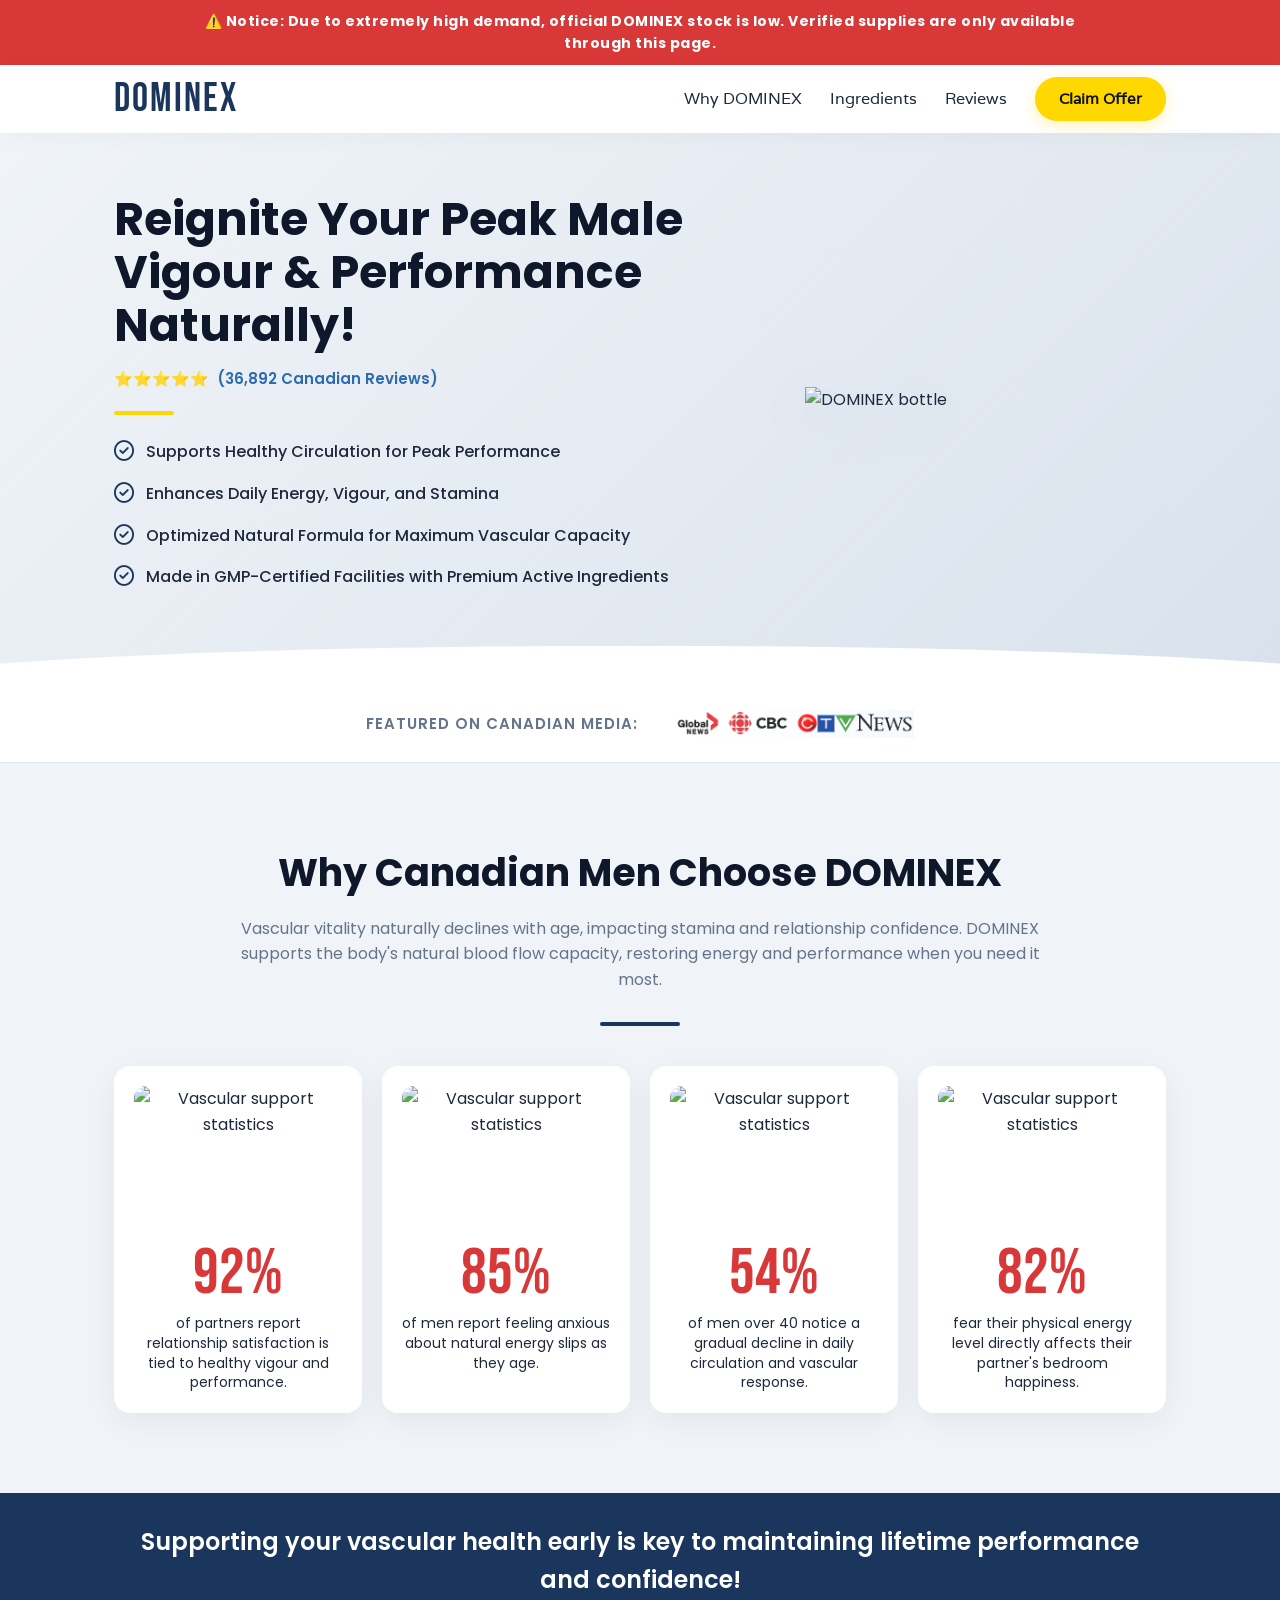
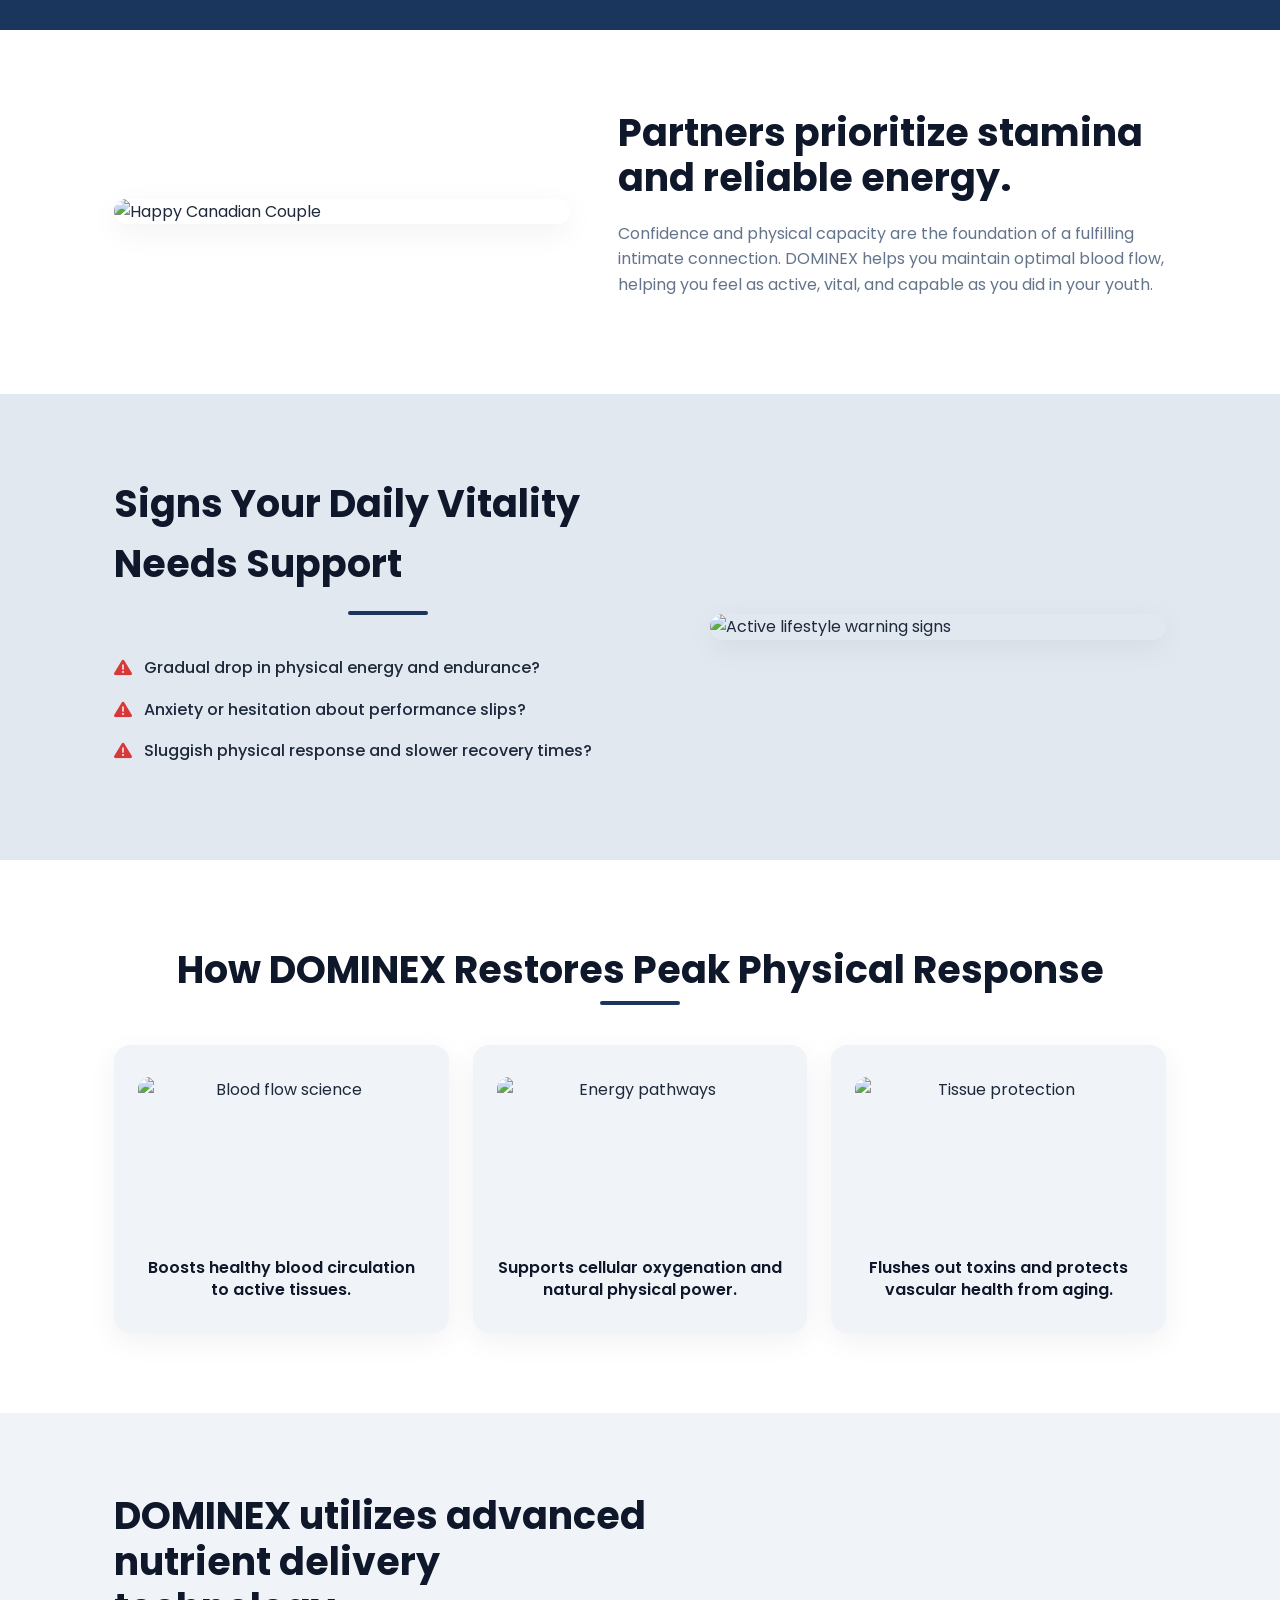
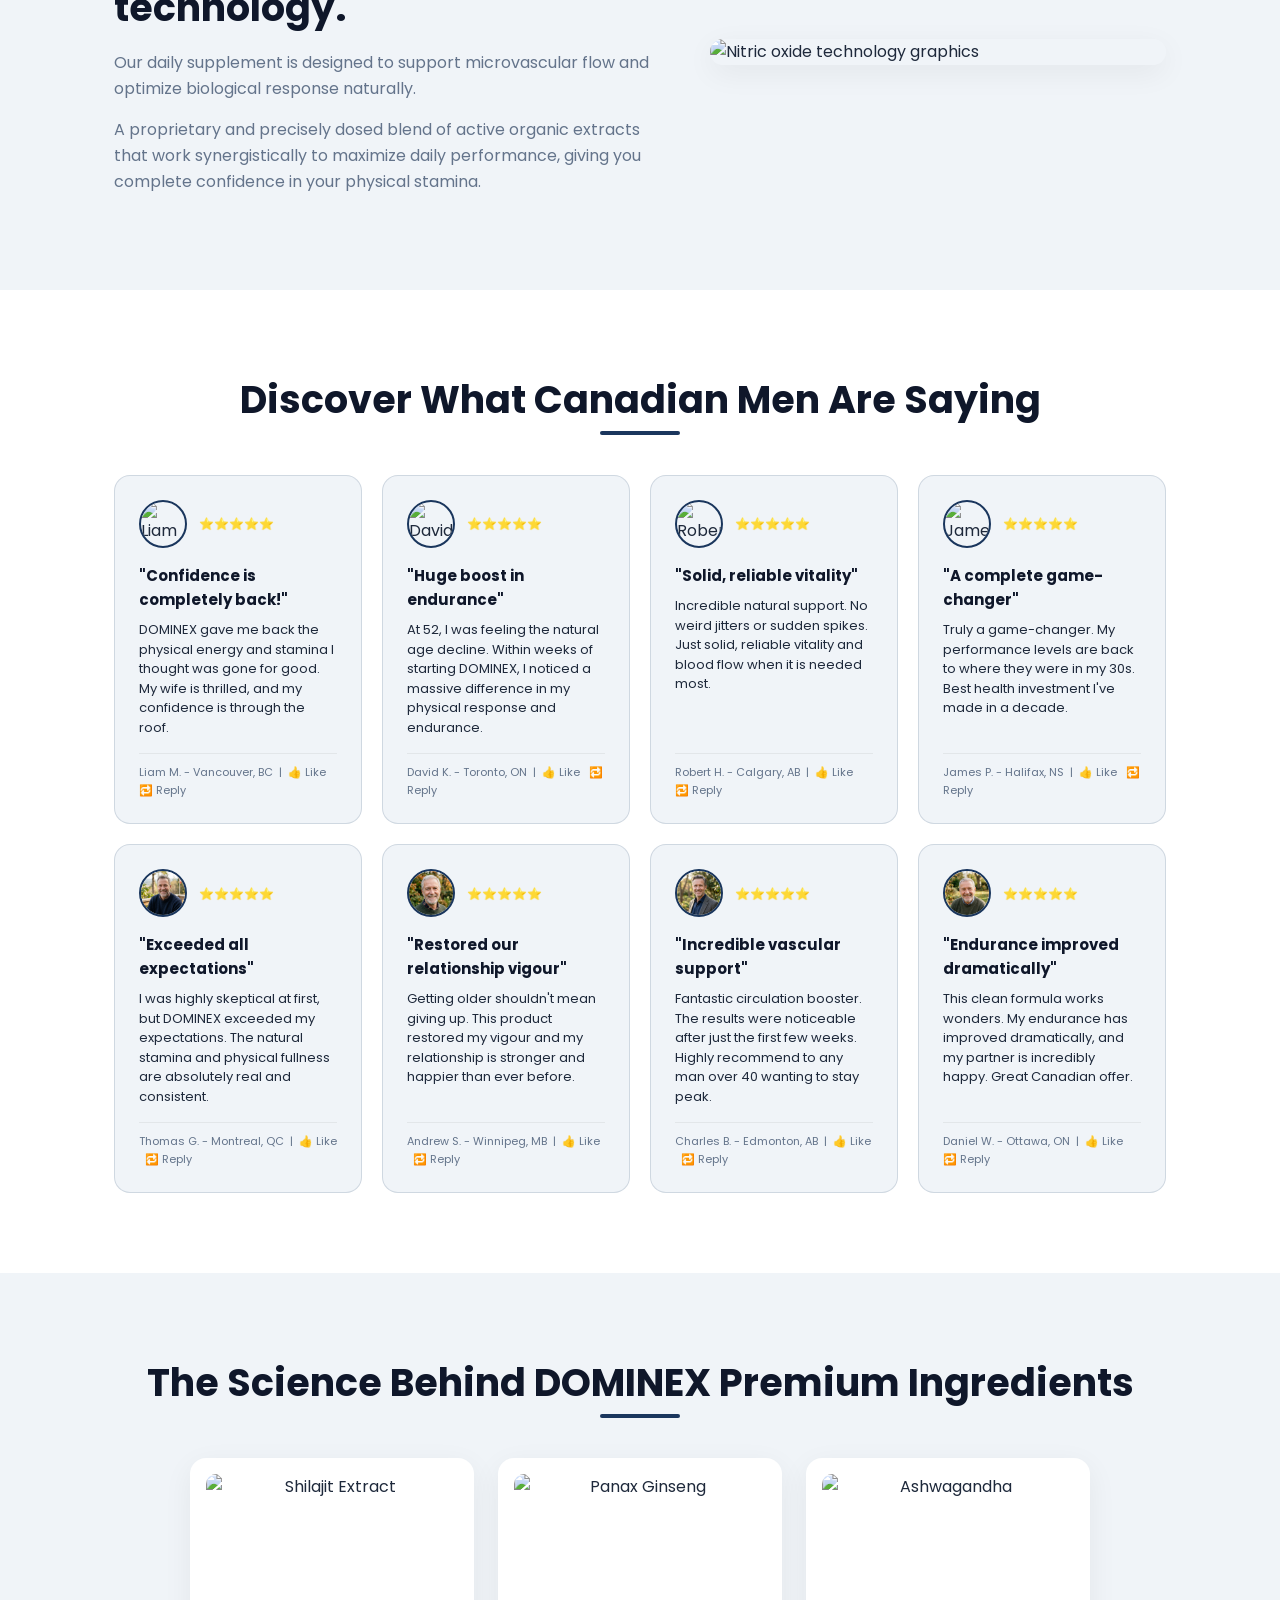
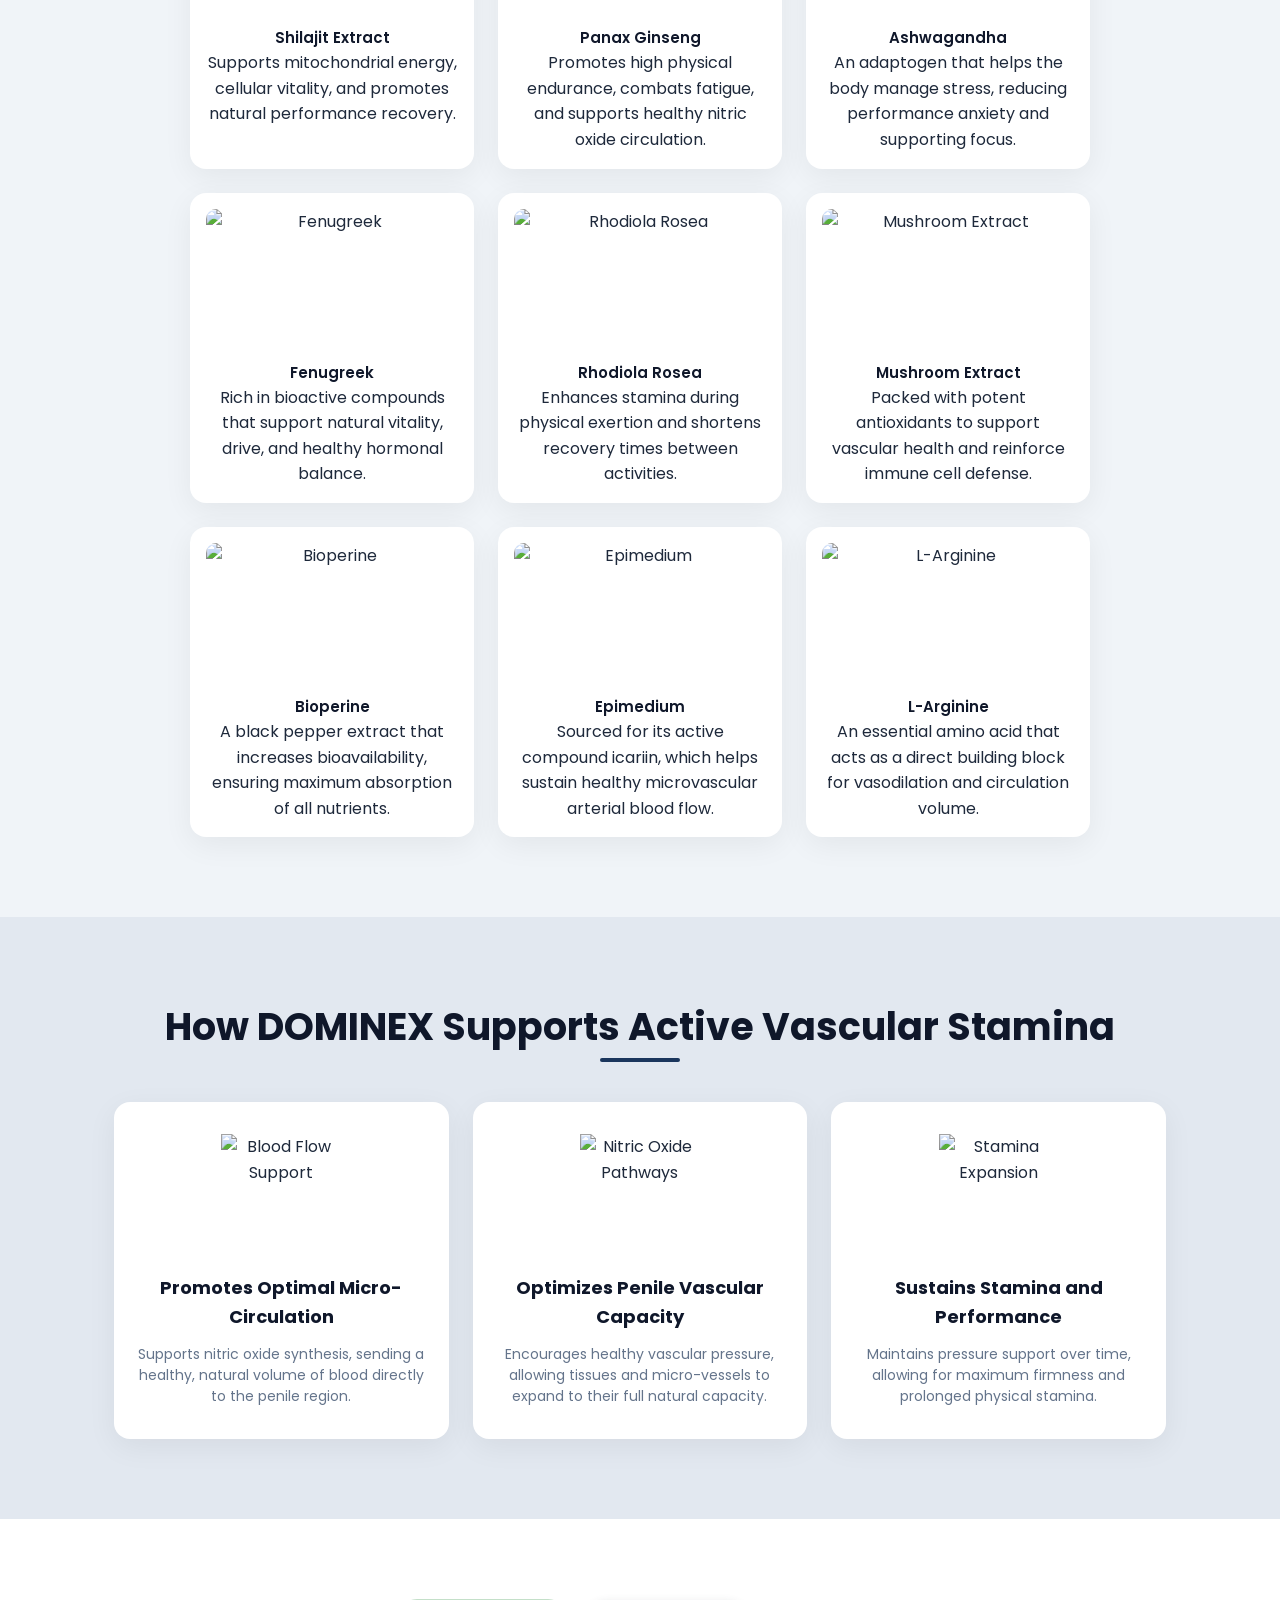
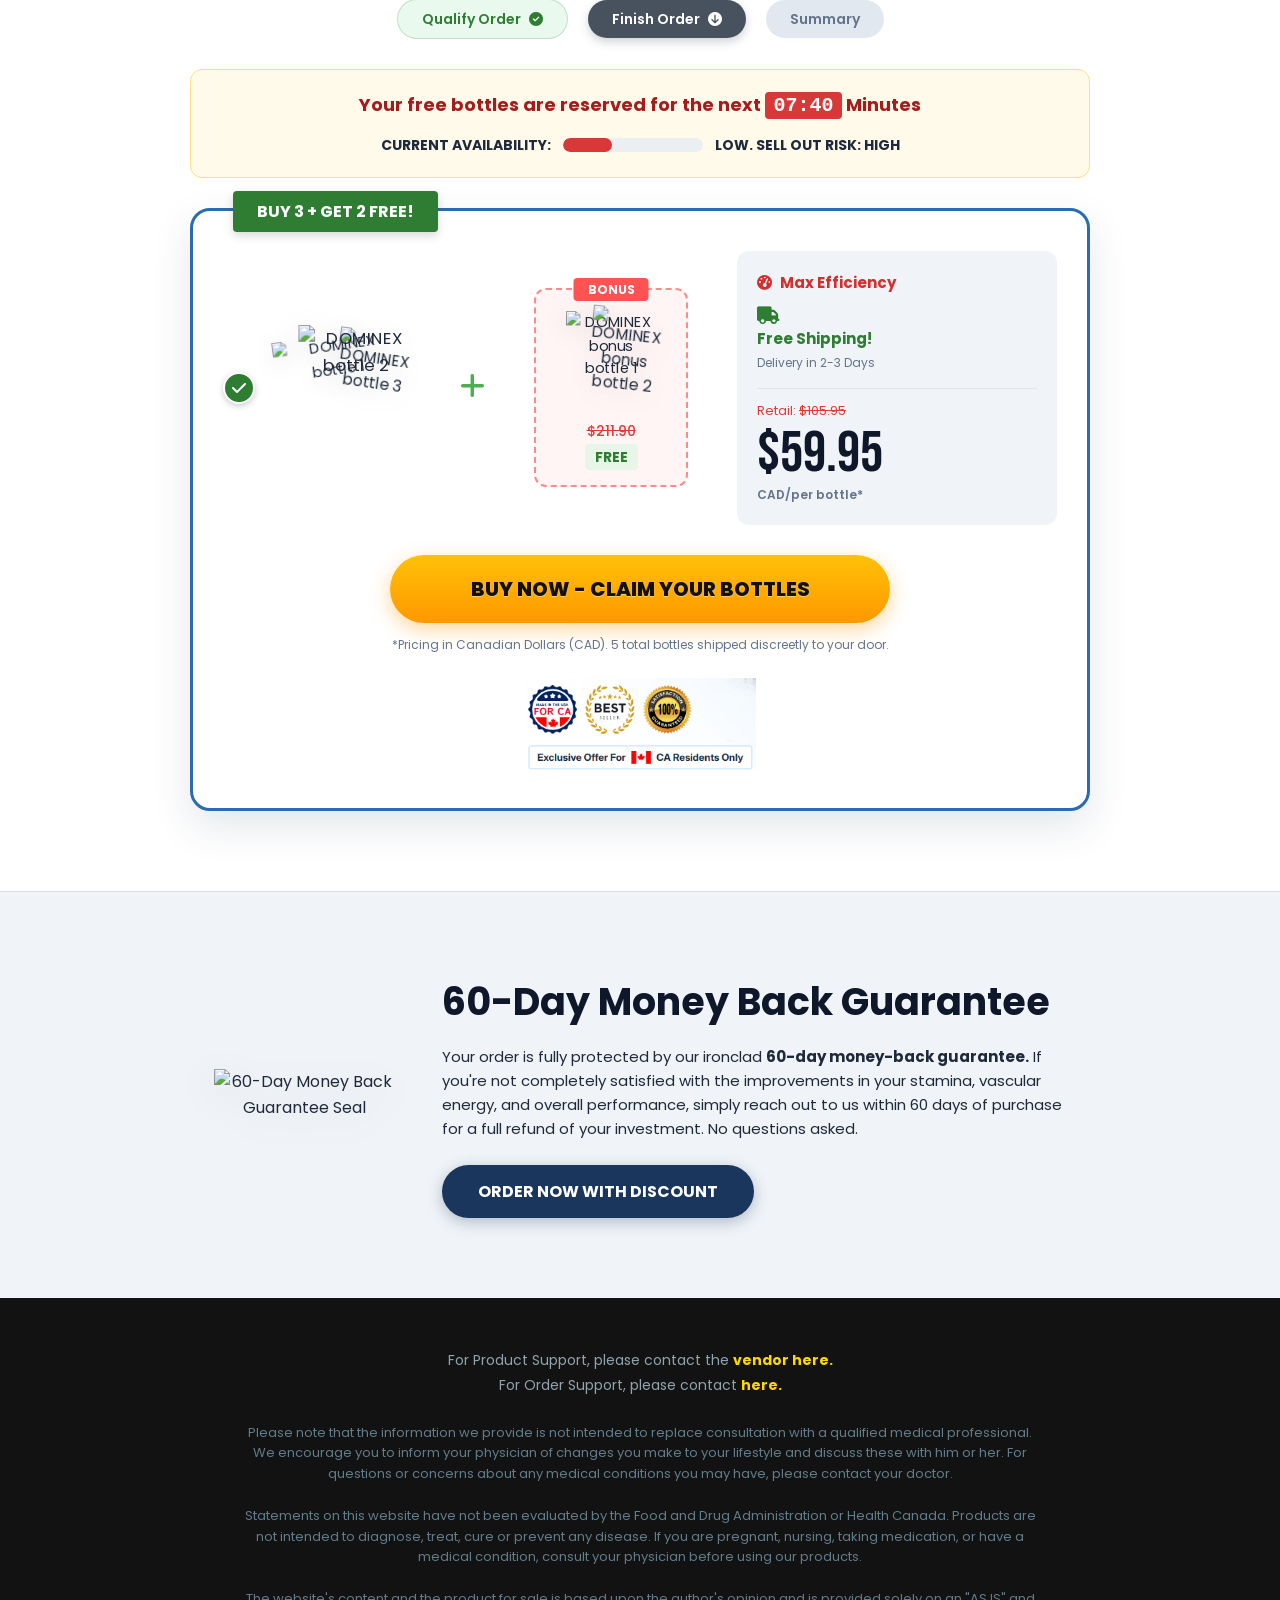
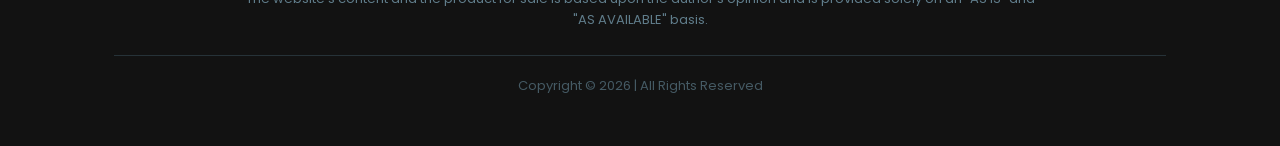
==== commit f57ed495: "Add descriptions for 9 ingredients and update primary color scheme to navy/royal blue to match produ" ====
--- a/index.html
+++ b/index.html
@@ -261,38 +261,47 @@
             <div class="ingredient-card">
                 <img src="https://epicooler-france.site/wp-content/uploads/2026/06/ed_ing1.jpg" alt="Shilajit Extract" loading="lazy">
                 <h3>Shilajit Extract</h3>
+                <p>Supports mitochondrial energy, cellular vitality, and promotes natural performance recovery.</p>
             </div>
             <div class="ingredient-card">
                 <img src="https://epicooler-france.site/wp-content/uploads/2026/06/ed_ing2.jpg" alt="Panax Ginseng" loading="lazy">
                 <h3>Panax Ginseng</h3>
+                <p>Promotes high physical endurance, combats fatigue, and supports healthy nitric oxide circulation.</p>
             </div>
             <div class="ingredient-card">
                 <img src="https://epicooler-france.site/wp-content/uploads/2026/06/ed_ing3.jpg" alt="Ashwagandha" loading="lazy">
                 <h3>Ashwagandha</h3>
+                <p>An adaptogen that helps the body manage stress, reducing performance anxiety and supporting focus.</p>
             </div>
             <div class="ingredient-card">
                 <img src="https://epicooler-france.site/wp-content/uploads/2026/06/ed_ing4.jpg" alt="Fenugreek" loading="lazy">
                 <h3>Fenugreek</h3>
+                <p>Rich in bioactive compounds that support natural vitality, drive, and healthy hormonal balance.</p>
             </div>
             <div class="ingredient-card">
                 <img src="https://epicooler-france.site/wp-content/uploads/2026/06/ed_ing5.jpg" alt="Rhodiola Rosea" loading="lazy">
                 <h3>Rhodiola Rosea</h3>
+                <p>Enhances stamina during physical exertion and shortens recovery times between activities.</p>
             </div>
             <div class="ingredient-card">
                 <img src="https://epicooler-france.site/wp-content/uploads/2026/06/ed_ing6.jpg" alt="Mushroom Extract" loading="lazy">
                 <h3>Mushroom Extract</h3>
+                <p>Packed with potent antioxidants to support vascular health and reinforce immune cell defense.</p>
             </div>
             <div class="ingredient-card">
                 <img src="https://epicooler-france.site/wp-content/uploads/2026/06/ed_ing7.jpg" alt="Bioperine" loading="lazy">
                 <h3>Bioperine</h3>
+                <p>A black pepper extract that increases bioavailability, ensuring maximum absorption of all nutrients.</p>
             </div>
             <div class="ingredient-card">
                 <img src="https://epicooler-france.site/wp-content/uploads/2026/06/ed_ing8.jpg" alt="Epimedium" loading="lazy">
                 <h3>Epimedium</h3>
+                <p>Sourced for its active compound icariin, which helps sustain healthy microvascular arterial blood flow.</p>
             </div>
             <div class="ingredient-card">
                 <img src="https://epicooler-france.site/wp-content/uploads/2026/06/ed_ing9.jpg" alt="L-Arginine" loading="lazy">
                 <h3>L-Arginine</h3>
+                <p>An essential amino acid that acts as a direct building block for vasodilation and circulation volume.</p>
             </div>
         </div>
     </div>
--- a/style.css
+++ b/style.css
@@ -2,21 +2,21 @@
    GLOBAL RESET, FONTS & VARIABLES
    ========================================== */
 :root {
-    --primary: #17582F;
-    --primary-light: #2A7C49;
-    --primary-dark: #0E3B1E;
+    --primary: #1A365D;
+    --primary-light: #2B6CB0;
+    --primary-dark: #0F172A;
     --accent: #FFD701;
     --accent-dark: #CCA500;
     --dark: #121212;
-    --text: #2D312E;
-    --text-light: #606662;
-    --bg-light: #F4FAF6;
-    --bg-grey: #EDF3EF;
+    --text: #1E293B;
+    --text-light: #64748B;
+    --bg-light: #F0F4F8;
+    --bg-grey: #E2E8F0;
     --white: #FFFFFF;
     --red: #D93838;
     --red-dark: #A61C1C;
     --shadow: 0 8px 30px rgba(0,0,0,0.06);
-    --shadow-hover: 0 16px 40px rgba(23,88,47,0.12);
+    --shadow-hover: 0 16px 40px rgba(26,54,93,0.12);
     --radius: 16px;
     --transition: all 0.3s cubic-bezier(0.25, 0.8, 0.25, 1);
 }
@@ -192,7 +192,7 @@
 .btn-order-nav:hover {
     background: var(--primary);
     color: var(--white) !important;
-    box-shadow: 0 4px 15px rgba(23, 88, 47, 0.3);
+    box-shadow: 0 4px 15px rgba(26, 54, 93, 0.3);
     transform: translateY(-2px);
 }
 
@@ -204,7 +204,7 @@
    HERO SECTION
    ========================================== */
 .hero {
-    background: linear-gradient(135deg, var(--bg-light) 0%, #E2F0E7 100%);
+    background: linear-gradient(135deg, var(--bg-light) 0%, #D9E2EC 100%);
     padding: 60px 0 80px;
     position: relative;
     overflow: hidden;
@@ -622,7 +622,7 @@
 
 .testimonial-card {
     background: var(--bg-light);
-    border: 1px solid rgba(23,88,47,0.15);
+    border: 1px solid rgba(26,54,93,0.15);
     border-radius: var(--radius);
     padding: 24px;
     text-align: left;
@@ -899,7 +899,7 @@
 }
 
 .single-offer-wrapper:hover {
-    box-shadow: 0 20px 50px rgba(23,88,47,0.18);
+    box-shadow: 0 20px 50px rgba(26,54,93,0.18);
 }
 
 .single-offer-badge {
@@ -1033,7 +1033,7 @@
 
 /* Pricing Panel Right side */
 .offer-pricing-panel {
-    background: #F4FAF6;
+    background: var(--bg-light);
     border-radius: 12px;
     padding: 20px;
     flex-grow: 1;
@@ -1157,7 +1157,7 @@
     background: var(--bg-light);
     padding: 80px 0;
     text-align: center;
-    border-top: 1px solid rgba(23,88,47,0.1);
+    border-top: 1px solid rgba(26,54,93,0.1);
 }
 
 .guarantee-inner {
@@ -1200,7 +1200,7 @@
     font-size: 16px;
     padding: 14px 36px;
     border-radius: 50px;
-    box-shadow: 0 4px 15px rgba(23, 88, 47, 0.3);
+    box-shadow: 0 4px 15px rgba(26, 54, 93, 0.3);
     transition: var(--transition);
 }
 
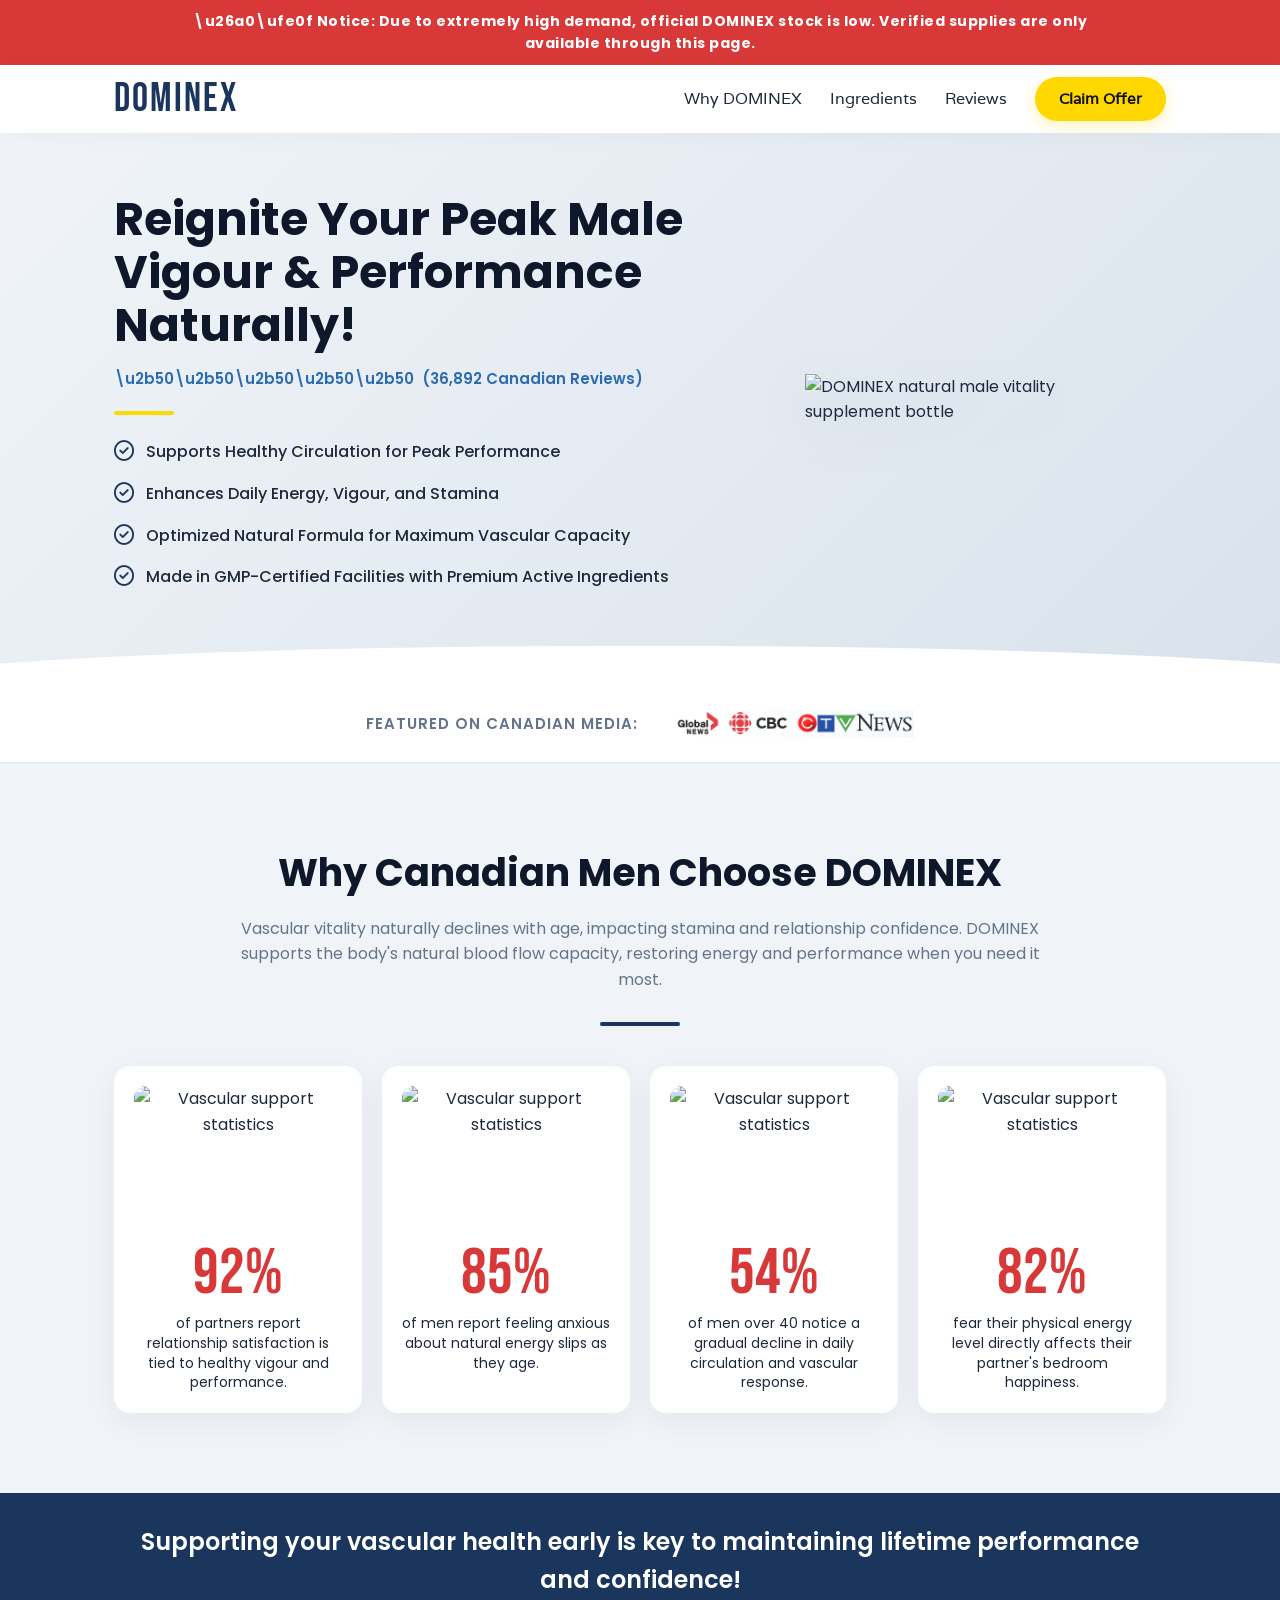
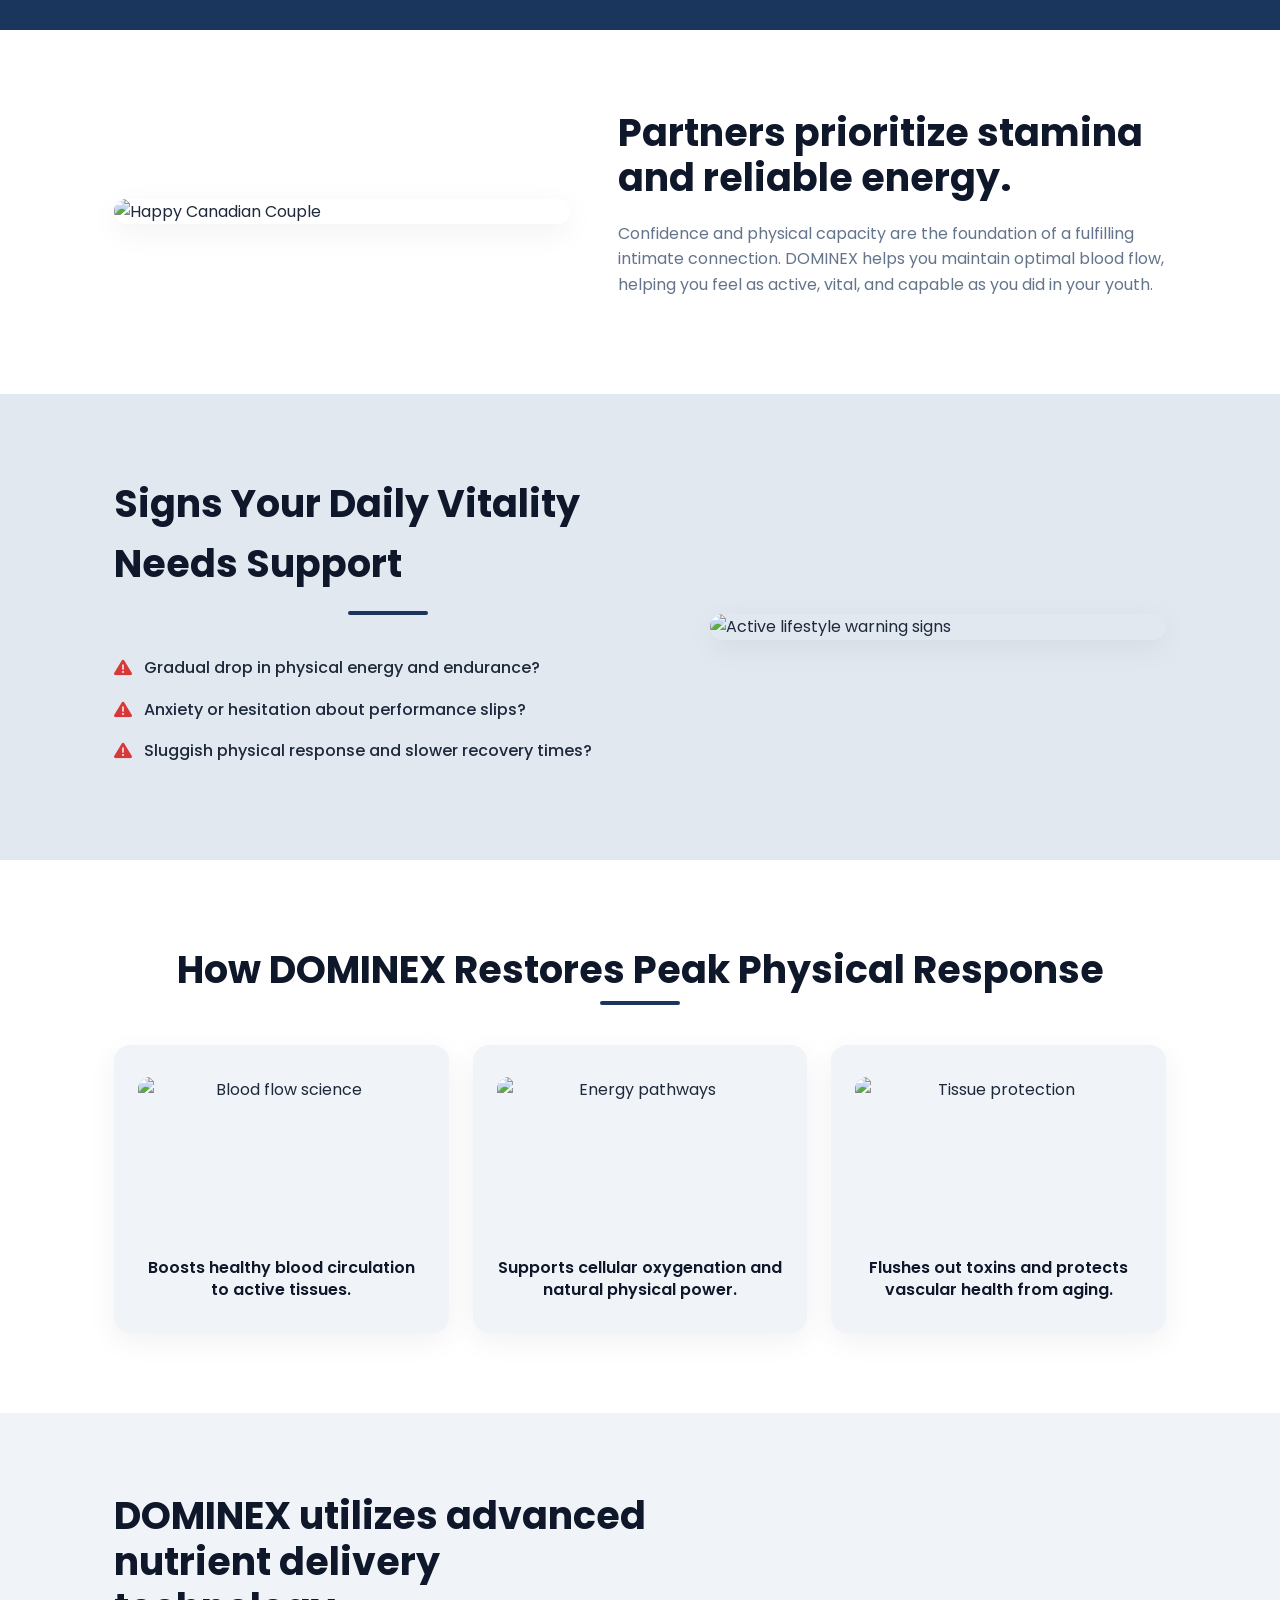
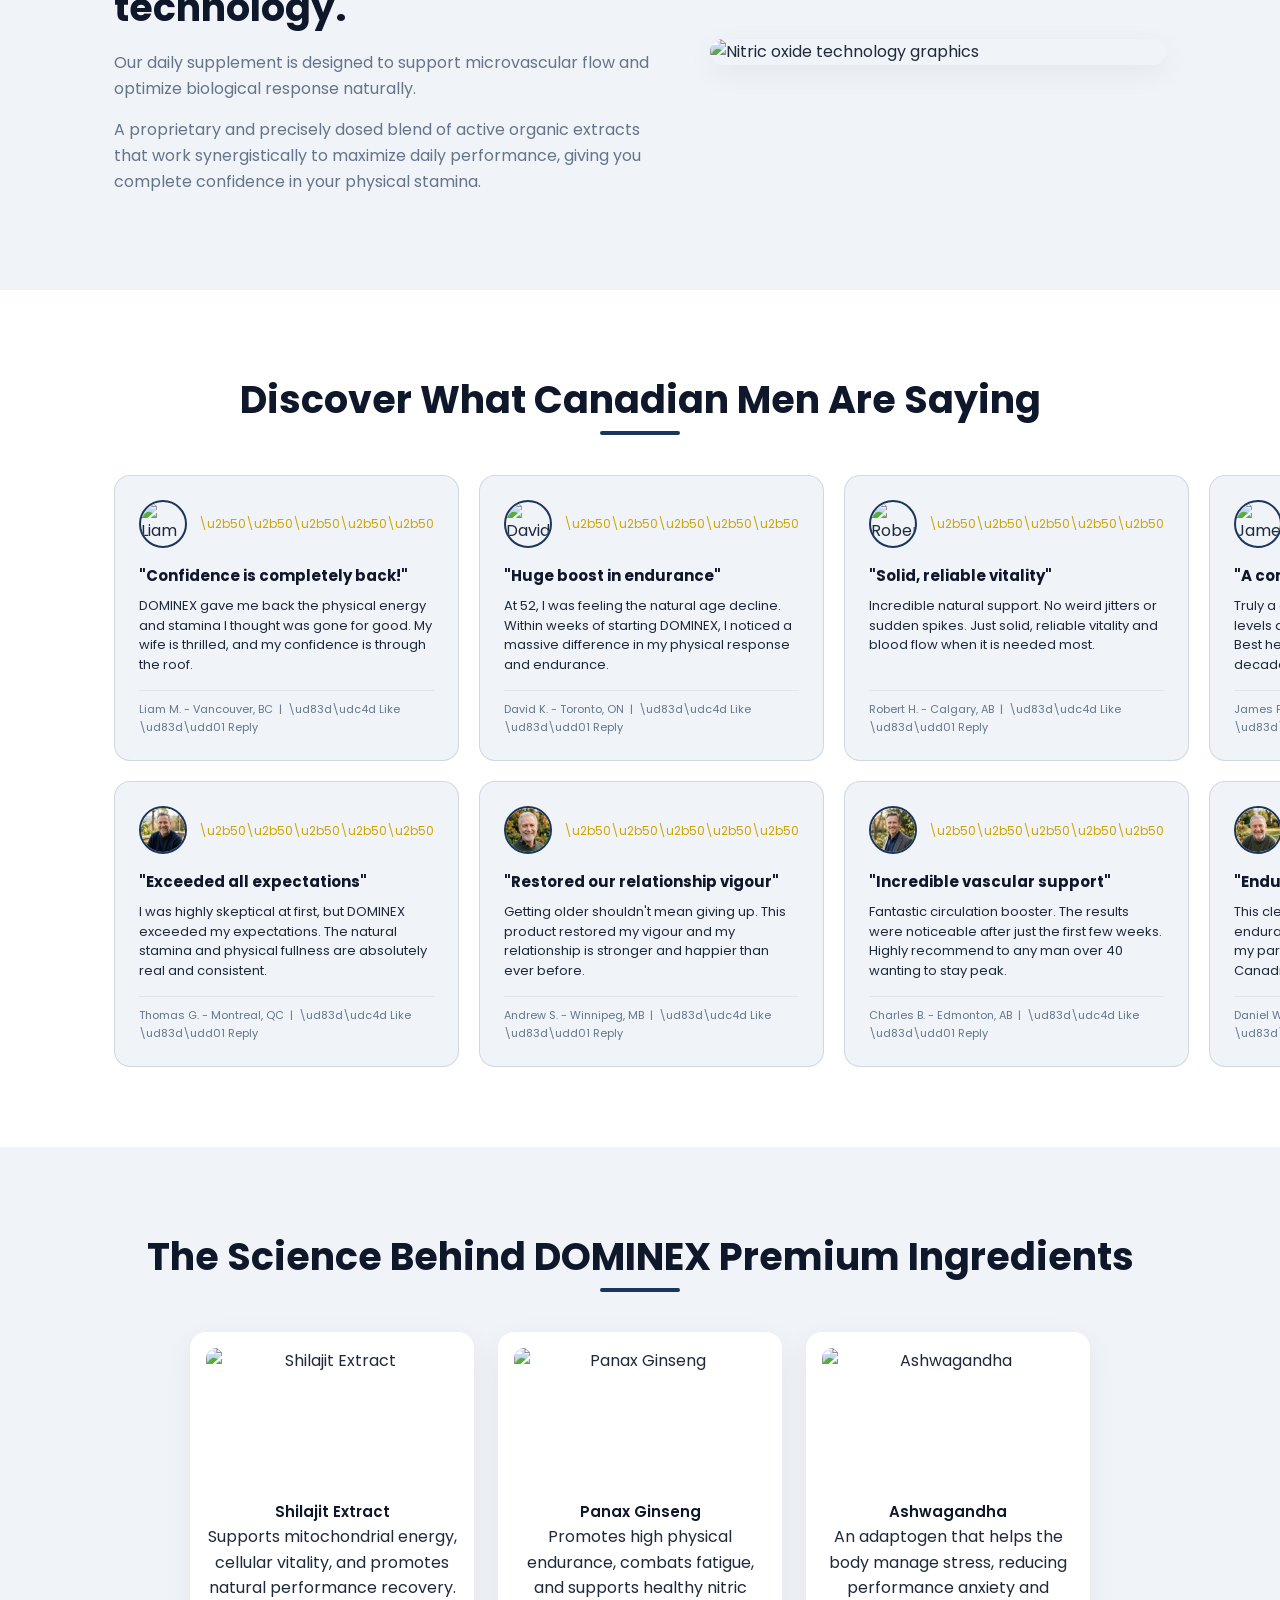
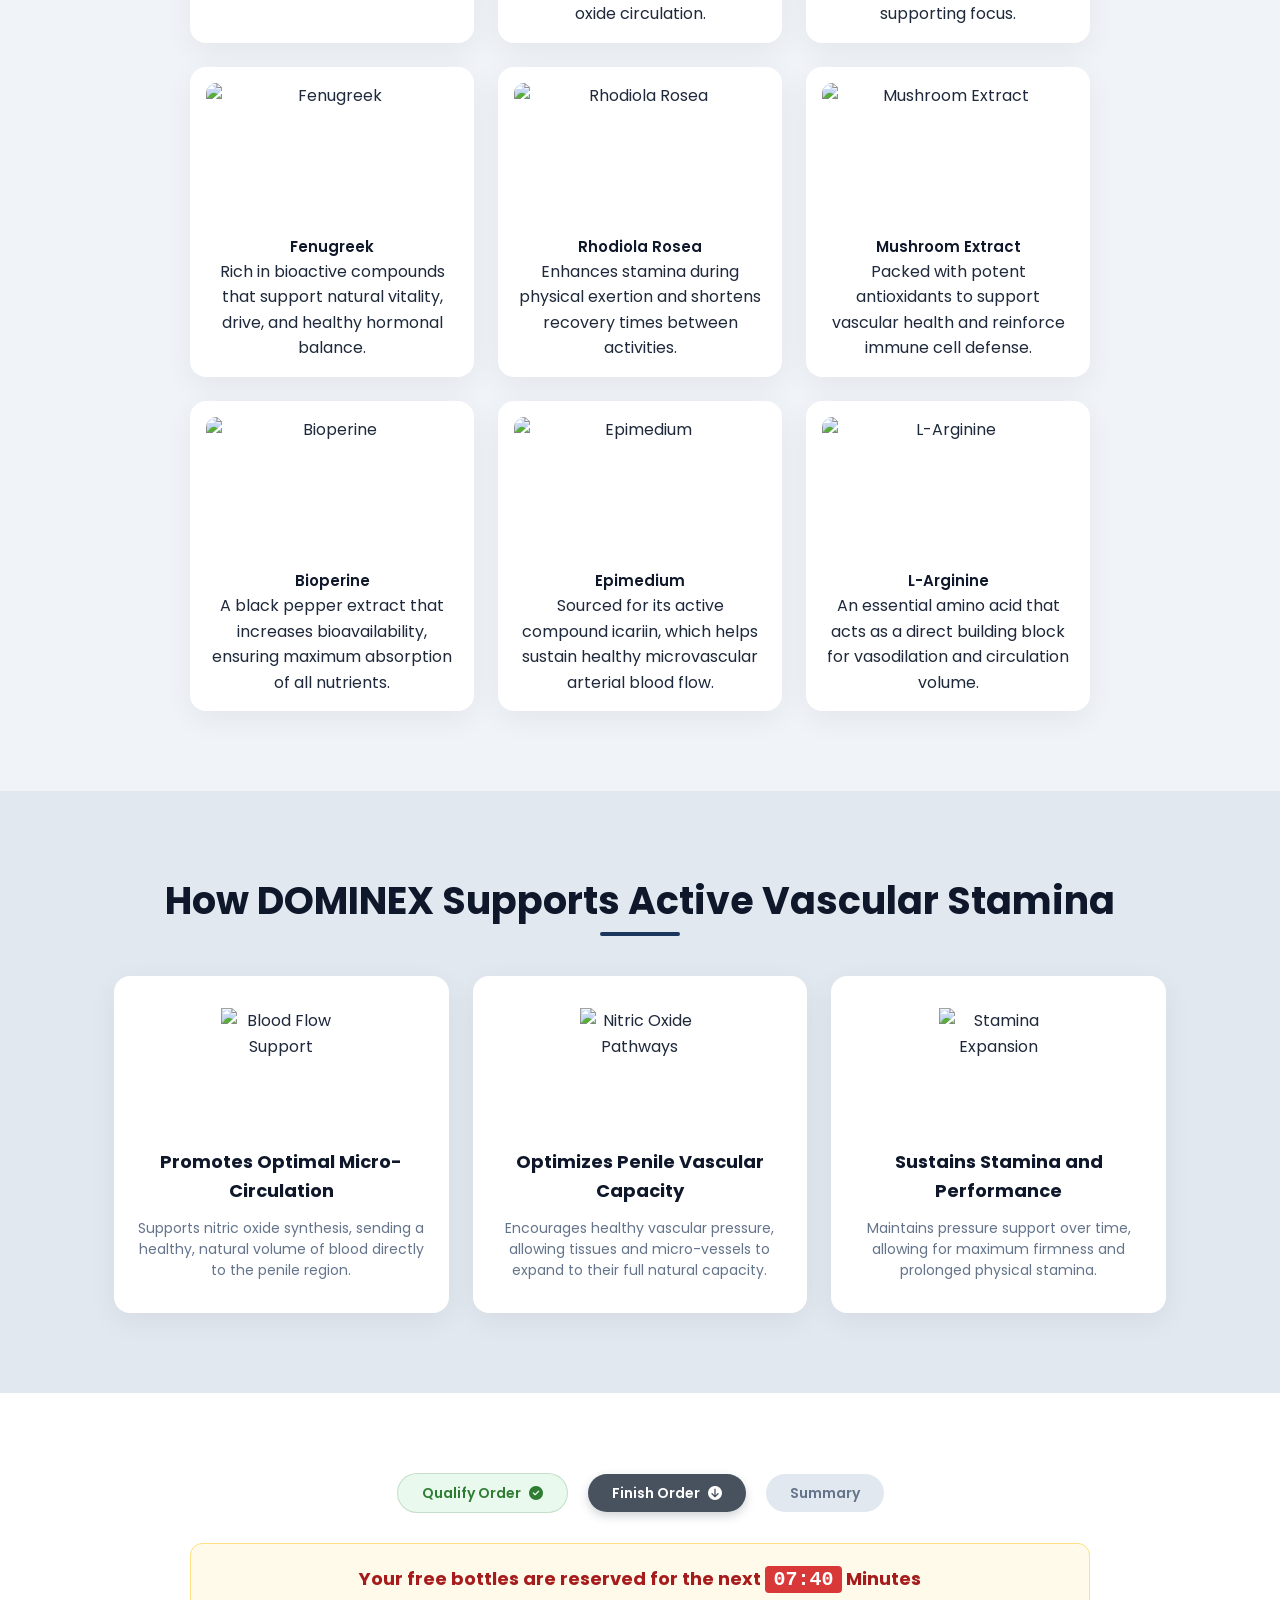
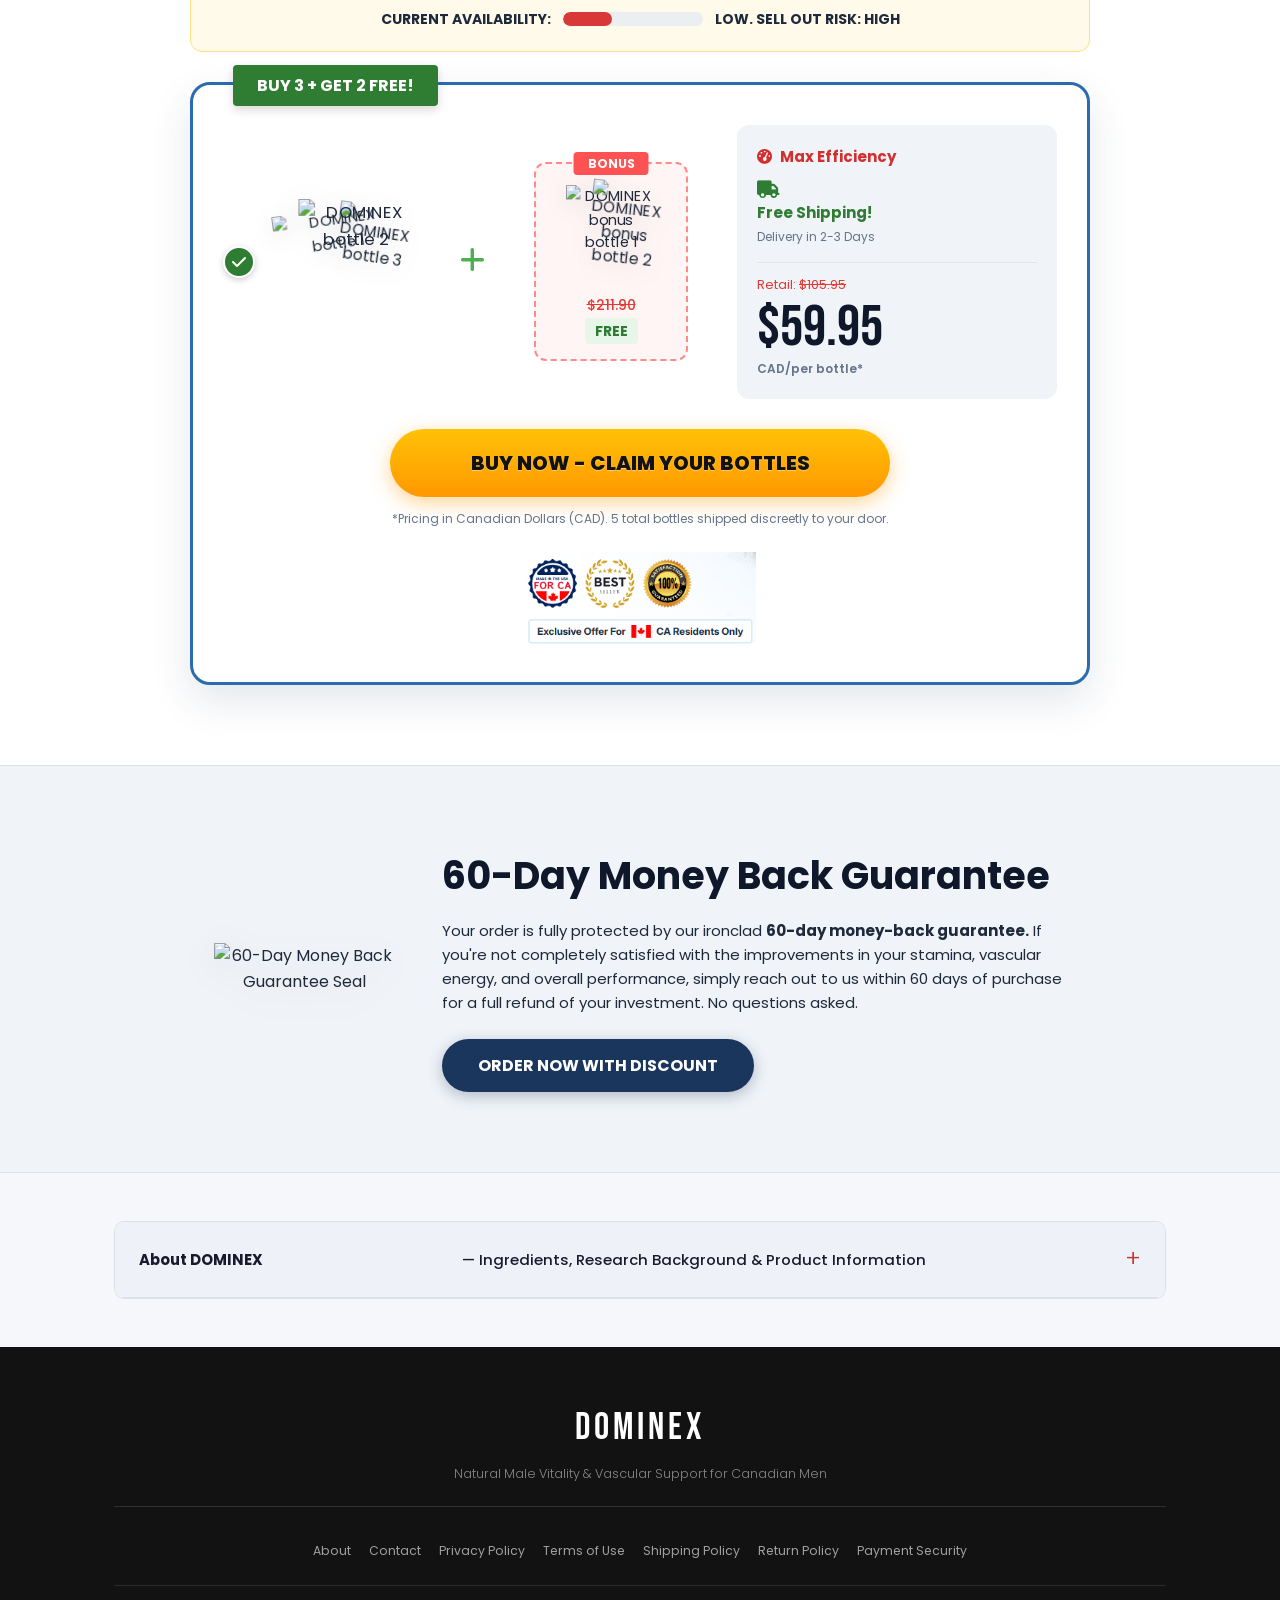
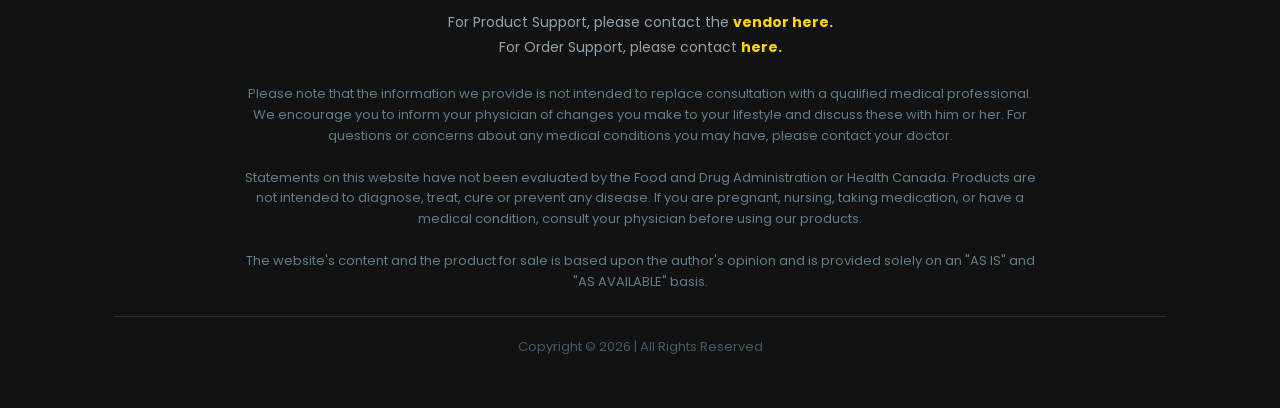
==== commit 16eca217: "Update index.html" ====
--- a/index.html
+++ b/index.html
@@ -1,22 +1,235 @@
 <!DOCTYPE html>
-<html lang="en">
+<html lang="en-CA">
 <head>
     <meta charset="UTF-8">
     <meta name="viewport" content="width=device-width, initial-scale=1.0">
-    <meta name="description" content="DOMINEX - Support Healthy Vascular Circulation, Energy, and Natural Stamina. The Advanced Formula for Peak Male Performance.">
-    <title>DOMINEX - Natural Male Vitality & Performance Support</title>
+
+    <!-- ═══ SEO CORE ═══ -->
+    <title>DOMINEX Canada | Natural Male Vitality &amp; Performance Support</title>
+    <meta name="description" content="DOMINEX supports healthy vascular circulation and stamina for Canadian men. 9 natural ingredients, GMP-certified. 60-day money-back guarantee. Ships express.">
+    <meta name="keywords" content="Dominex Canada, male vitality supplement, natural male performance, blood flow supplement men, male stamina Canada, buy Dominex Canada, nitric oxide supplement men">
+    <meta name="robots" content="index, follow">
+    <meta name="author" content="DOMINEX">
+    <meta name="theme-color" content="#1a1a2e">
+    <meta http-equiv="Content-Language" content="en-CA">
+
+    <!-- ═══ GEO ═══ -->
+    <meta name="geo.region" content="CA">
+    <meta name="geo.placename" content="Canada">
+    <meta name="ICBM" content="56.1304,-106.3468">
+
+    <!-- ═══ CANONICAL ═══ -->
+    <link rel="canonical" href="https://dominex-ca1.vercel.app/">
+
+    <!-- ═══ OPEN GRAPH (Product) ═══ -->
+    <meta property="og:type" content="product">
+    <meta property="og:title" content="DOMINEX Canada | Natural Male Vitality &amp; Performance Support">
+    <meta property="og:description" content="9 premium natural ingredients for healthy vascular support, stamina, and energy. Buy 3 Get 2 Free. 60-Day Money-Back Guarantee. Ships to Canada.">
+    <meta property="og:image" content="https://thedominex.com/static/images/product.4VQCcDnq.png">
+    <meta property="og:url" content="https://dominex-ca1.vercel.app/">
+    <meta property="og:site_name" content="DOMINEX Canada">
+    <meta property="og:locale" content="en_CA">
+    <meta property="product:price:amount" content="59.95">
+    <meta property="product:price:currency" content="CAD">
+
+    <!-- ═══ TWITTER CARD ═══ -->
+    <meta name="twitter:card" content="summary_large_image">
+    <meta name="twitter:title" content="DOMINEX Canada | Natural Male Vitality Support">
+    <meta name="twitter:description" content="9 natural ingredients. GMP-certified. 60-day money-back. Buy 3 Get 2 Free.">
+    <meta name="twitter:image" content="https://thedominex.com/static/images/product.4VQCcDnq.png">
+
+    <!-- ═══ PERFORMANCE: DNS Prefetch ═══ -->
+    <link rel="dns-prefetch" href="//fonts.googleapis.com">
+    <link rel="dns-prefetch" href="//fonts.gstatic.com">
+    <link rel="dns-prefetch" href="//cdnjs.cloudflare.com">
+    <link rel="dns-prefetch" href="//epicooler-france.site">
+    <link rel="dns-prefetch" href="//thedominex.com">
+
+    <!-- Preconnect -->
     <link rel="preconnect" href="https://fonts.googleapis.com">
     <link rel="preconnect" href="https://fonts.gstatic.com" crossorigin>
+
+    <!-- Preload Critical Resources -->
+    <link rel="preload" as="image" href="https://thedominex.com/static/images/product.4VQCcDnq.png" fetchpriority="high">
+    <link rel="preload" as="style" href="style.css">
+
+    <!-- ═══ FONTS & ICONS ═══ -->
     <link href="https://fonts.googleapis.com/css2?family=Bebas+Neue&family=Poppins:wght@300;400;500;600;700&family=Varela&display=swap" rel="stylesheet">
     <link rel="stylesheet" href="https://cdnjs.cloudflare.com/ajax/libs/font-awesome/6.5.1/css/all.min.css">
     <link rel="stylesheet" href="style.css">
+
+    <!-- ═══ INLINE CSS: Quality Score + E-E-A-T Sections ═══ -->
+    <style>
+        /* ── Quality Score Section ── */
+        .qs-section{background:#f5f7fb;padding:48px 0;border-top:1px solid #dde1eb}
+        .qs-section details{background:#fff;border:1px solid #dde1e7;border-radius:10px;overflow:hidden}
+        .qs-section details summary{padding:18px 24px;cursor:pointer;font-family:'Poppins',sans-serif;font-size:.93rem;font-weight:500;color:#1a1a2e;background:#eef1f8;border-bottom:1px solid #dde1e7;list-style:none;display:flex;justify-content:space-between;align-items:center;user-select:none}
+        .qs-section details summary::-webkit-details-marker{display:none}
+        .qs-section details summary::after{content:'+';font-size:1.5rem;color:#c0392b;font-weight:300}
+        .qs-section details[open] summary::after{content:'-'}
+        .qs-content{padding:32px 28px 36px;font-family:'Poppins',sans-serif;font-weight:300;font-size:.875rem;color:#4a4a5a;line-height:1.8}
+        .qs-content h3{font-size:.98rem;font-weight:600;color:#1a1a2e;margin:32px 0 10px;padding-bottom:6px;border-bottom:2px solid #c0392b;display:inline-block}
+        .qs-content h3:first-child{margin-top:0}
+        .qs-content h4{font-size:.91rem;font-weight:500;color:#2c3e50;margin:20px 0 6px}
+        .qs-content p{margin-bottom:14px}
+        /* ── E-E-A-T Footer Elements ── */
+        .footer-brand-section{text-align:center;padding-bottom:22px;border-bottom:1px solid rgba(255,255,255,.12);margin-bottom:18px}
+        .footer-logo-name{display:block;font-family:'Bebas Neue',sans-serif;font-size:2.4rem;color:#fff;letter-spacing:4px;margin-bottom:6px}
+        .footer-tagline{font-family:'Poppins',sans-serif;font-size:.79rem;font-weight:300;color:rgba(255,255,255,.5);margin:0}
+        .footer-compliance-nav{display:flex;flex-wrap:wrap;justify-content:center;gap:8px 18px;padding:16px 0 24px;border-bottom:1px solid rgba(255,255,255,.1);margin-bottom:24px}
+        .footer-compliance-nav a{font-family:'Poppins',sans-serif;font-size:.77rem;font-weight:400;color:rgba(255,255,255,.6);text-decoration:none;transition:color .2s}
+        .footer-compliance-nav a:hover{color:#c0392b}
+        @media(max-width:600px){.qs-section details summary{font-size:.85rem;padding:14px 16px}.qs-content{padding:22px 16px 28px}.footer-compliance-nav{gap:6px 12px}}
+    </style>
+
+    <!-- ═══ SCHEMA MARKUP JSON-LD (@graph) ═══ -->
+    <script type="application/ld+json">
+    {
+      "@context": "https://schema.org",
+      "@graph": [
+        {
+          "@type": "Product",
+          "@id": "https://dominex-ca1.vercel.app/#product",
+          "name": "DOMINEX",
+          "description": "Premium natural supplement for healthy vascular circulation, stamina, and daily energy in men. 9 active ingredients, GMP-certified.",
+          "image": "https://thedominex.com/static/images/product.4VQCcDnq.png",
+          "brand": {"@type":"Brand","name":"DOMINEX"},
+          "sku": "DOMINEX-CA-B3G2F",
+          "additionalProperty": [
+            {"@type":"PropertyValue","name":"Ingredient","value":"Shilajit Extract"},
+            {"@type":"PropertyValue","name":"Ingredient","value":"Panax Ginseng"},
+            {"@type":"PropertyValue","name":"Ingredient","value":"Ashwagandha"},
+            {"@type":"PropertyValue","name":"Ingredient","value":"Fenugreek"},
+            {"@type":"PropertyValue","name":"Ingredient","value":"Rhodiola Rosea"},
+            {"@type":"PropertyValue","name":"Ingredient","value":"Mushroom Extract"},
+            {"@type":"PropertyValue","name":"Ingredient","value":"Bioperine"},
+            {"@type":"PropertyValue","name":"Ingredient","value":"Epimedium (Icariin)"},
+            {"@type":"PropertyValue","name":"Ingredient","value":"L-Arginine"},
+            {"@type":"PropertyValue","name":"Manufacturing","value":"GMP-Certified Facility"},
+            {"@type":"PropertyValue","name":"Market","value":"Canada"}
+          ],
+          "aggregateRating": {
+            "@type": "AggregateRating",
+            "ratingValue": "4.9",
+            "reviewCount": "36892",
+            "bestRating": "5",
+            "worstRating": "1"
+          },
+          "review": [
+            {
+              "@type":"Review",
+              "author":{"@type":"Person","name":"Liam M."},
+              "reviewRating":{"@type":"Rating","ratingValue":"5","bestRating":"5"},
+              "reviewBody":"DOMINEX gave me back the physical energy and stamina I thought was gone for good. My wife is thrilled, and my confidence is through the roof.",
+              "datePublished":"2026-03-15"
+            },
+            {
+              "@type":"Review",
+              "author":{"@type":"Person","name":"David K."},
+              "reviewRating":{"@type":"Rating","ratingValue":"5","bestRating":"5"},
+              "reviewBody":"At 52, I was feeling the natural age decline. Within weeks of starting DOMINEX, I noticed a massive difference in my physical response and endurance.",
+              "datePublished":"2026-02-28"
+            },
+            {
+              "@type":"Review",
+              "author":{"@type":"Person","name":"Robert H."},
+              "reviewRating":{"@type":"Rating","ratingValue":"5","bestRating":"5"},
+              "reviewBody":"No weird jitters or sudden spikes. Just solid, reliable vitality and blood flow when it is needed most.",
+              "datePublished":"2026-01-20"
+            }
+          ],
+          "offers": {
+            "@type": "Offer",
+            "url": "https://dominex-ca1.vercel.app/#order",
+            "priceCurrency": "CAD",
+            "price": "59.95",
+            "priceValidUntil": "2026-12-31",
+            "availability": "https://schema.org/LimitedAvailability",
+            "seller": {"@type":"Organization","name":"DOMINEX Canada"},
+            "hasMerchantReturnPolicy": {
+              "@type": "MerchantReturnPolicy",
+              "returnPolicyCategory": "https://schema.org/MerchantReturnFiniteReturnWindow",
+              "merchantReturnDays": "60",
+              "returnMethod": "https://schema.org/ReturnByMail",
+              "returnFees": "https://schema.org/FreeReturn"
+            },
+            "shippingDetails": {
+              "@type": "OfferShippingDetails",
+              "shippingRate": {"@type":"MonetaryAmount","value":"0","currency":"CAD"},
+              "shippingDestination": {"@type":"DefinedRegion","addressCountry":"CA"},
+              "deliveryTime": {
+                "@type": "ShippingDeliveryTime",
+                "handlingTime": {"@type":"QuantitativeValue","minValue":"1","maxValue":"2","unitCode":"DAY"},
+                "transitTime": {"@type":"QuantitativeValue","minValue":"2","maxValue":"3","unitCode":"DAY"}
+              }
+            }
+          }
+        },
+        {
+          "@type": "Organization",
+          "@id": "https://dominex-ca1.vercel.app/#organization",
+          "name": "DOMINEX Canada",
+          "url": "https://dominex-ca1.vercel.app/",
+          "logo": {"@type":"ImageObject","url":"https://thedominex.com/static/images/product.4VQCcDnq.png"},
+          "areaServed": "CA",
+          "contactPoint": {"@type":"ContactPoint","contactType":"customer service","availableLanguage":"English"}
+        },
+        {
+          "@type": "WebSite",
+          "@id": "https://dominex-ca1.vercel.app/#website",
+          "url": "https://dominex-ca1.vercel.app/",
+          "name": "DOMINEX Canada",
+          "publisher": {"@id":"https://dominex-ca1.vercel.app/#organization"},
+          "inLanguage": "en-CA"
+        },
+        {
+          "@type": "BreadcrumbList",
+          "itemListElement": [
+            {"@type":"ListItem","position":1,"name":"Home","item":"https://dominex-ca1.vercel.app/"},
+            {"@type":"ListItem","position":2,"name":"DOMINEX Natural Male Vitality Supplement","item":"https://dominex-ca1.vercel.app/#order"}
+          ]
+        },
+        {
+          "@type": "FAQPage",
+          "mainEntity": [
+            {
+              "@type": "Question",
+              "name": "How long does DOMINEX take to ship in Canada?",
+              "acceptedAnswer": {"@type":"Answer","text":"DOMINEX ships via express delivery. Orders arrive within 2 to 3 business days anywhere in Canada."}
+            },
+            {
+              "@type": "Question",
+              "name": "Is DOMINEX safe to take?",
+              "acceptedAnswer": {"@type":"Answer","text":"DOMINEX is made from 9 natural ingredients in a GMP-certified facility. Consult your physician before use if you have a medical condition or take prescription medication."}
+            },
+            {
+              "@type": "Question",
+              "name": "What is the refund policy for DOMINEX?",
+              "acceptedAnswer": {"@type":"Answer","text":"DOMINEX includes a 60-day money-back guarantee. Contact customer support within 60 days of purchase for a full refund. No questions asked."}
+            },
+            {
+              "@type": "Question",
+              "name": "What are the main ingredients in DOMINEX?",
+              "acceptedAnswer": {"@type":"Answer","text":"DOMINEX contains Shilajit Extract, Panax Ginseng, Ashwagandha, Fenugreek, Rhodiola Rosea, Mushroom Extract, Bioperine, Epimedium (icariin), and L-Arginine."}
+            },
+            {
+              "@type": "Question",
+              "name": "Is the Buy 3 Get 2 Free offer still available?",
+              "acceptedAnswer": {"@type":"Answer","text":"Yes, the Buy 3 Get 2 Free promotion is active through the official DOMINEX Canada page. Stock is limited and the offer may end without notice."}
+            }
+          ]
+        }
+      ]
+    }
+    </script>
+
 </head>
 <body>
 
 <!-- WARNING BANNER -->
 <section class="warning-banner">
     <div class="container">
-        <p>⚠️ Notice: Due to extremely high demand, official DOMINEX stock is low. Verified supplies are only available through this page.</p>
+        <p>\u26a0\ufe0f Notice: Due to extremely high demand, official DOMINEX stock is low. Verified supplies are only available through this page.</p>
     </div>
 </section>
 
@@ -38,9 +251,9 @@
 <section class="hero" id="hero">
     <div class="container hero-inner">
         <div class="hero-content" data-animate="fadeInLeft">
-            <h2>Reignite Your Peak Male Vigour & Performance Naturally!</h2>
+            <h2>Reignite Your Peak Male Vigour &amp; Performance Naturally!</h2>
             <div class="hero-stars">
-                ⭐⭐⭐⭐⭐ <span>(36,892 Canadian Reviews)</span>
+                \u2b50\u2b50\u2b50\u2b50\u2b50 <span>(36,892 Canadian Reviews)</span>
             </div>
             <div class="hero-divider"></div>
             <ul class="hero-features">
@@ -51,7 +264,7 @@
             </ul>
         </div>
         <div class="hero-image" data-animate="fadeInRight">
-            <img src="https://thedominex.com/static/images/product.4VQCcDnq.png" alt="DOMINEX bottle" class="cpl-imagem-topo" loading="eager">
+            <img src="https://thedominex.com/static/images/product.4VQCcDnq.png" alt="DOMINEX natural male vitality supplement bottle" class="cpl-imagem-topo" loading="eager" fetchpriority="high">
         </div>
     </div>
 </section>
@@ -169,7 +382,7 @@
     </div>
 </section>
 
-<!-- SOCIAL PROOF / TESTIMONIALS -->
+<!-- TESTIMONIALS SECTION -->
 <section class="testimonials-section" id="review">
     <div class="container">
         <h2>Discover What Canadian Men Are Saying</h2>
@@ -178,75 +391,74 @@
             <div class="testimonial-card">
                 <div class="testimonial-header">
                     <img src="https://epicooler-france.site/wp-content/uploads/2026/06/comentarista_1.webp" alt="Liam M." loading="lazy">
-                    <div class="testimonial-stars">⭐⭐⭐⭐⭐</div>
+                    <div class="testimonial-stars">\u2b50\u2b50\u2b50\u2b50\u2b50</div>
                 </div>
                 <p class="testimonial-title">"Confidence is completely back!"</p>
                 <p class="testimonial-text">DOMINEX gave me back the physical energy and stamina I thought was gone for good. My wife is thrilled, and my confidence is through the roof.</p>
-                <span class="testimonial-meta">Liam M. - Vancouver, BC &nbsp;|&nbsp; 👍 Like &nbsp; 🔁 Reply</span>
+                <span class="testimonial-meta">Liam M. - Vancouver, BC &nbsp;|&nbsp; \ud83d\udc4d Like &nbsp; \ud83d\udd01 Reply</span>
             </div>
             <div class="testimonial-card">
                 <div class="testimonial-header">
                     <img src="https://epicooler-france.site/wp-content/uploads/2026/06/comentarista_2.webp" alt="David K." loading="lazy">
-                    <div class="testimonial-stars">⭐⭐⭐⭐⭐</div>
+                    <div class="testimonial-stars">\u2b50\u2b50\u2b50\u2b50\u2b50</div>
                 </div>
                 <p class="testimonial-title">"Huge boost in endurance"</p>
                 <p class="testimonial-text">At 52, I was feeling the natural age decline. Within weeks of starting DOMINEX, I noticed a massive difference in my physical response and endurance.</p>
-                <span class="testimonial-meta">David K. - Toronto, ON &nbsp;|&nbsp; 👍 Like &nbsp; 🔁 Reply</span>
+                <span class="testimonial-meta">David K. - Toronto, ON &nbsp;|&nbsp; \ud83d\udc4d Like &nbsp; \ud83d\udd01 Reply</span>
             </div>
             <div class="testimonial-card">
                 <div class="testimonial-header">
                     <img src="https://epicooler-france.site/wp-content/uploads/2026/06/comentarista_3.webp" alt="Robert H." loading="lazy">
-                    <div class="testimonial-stars">⭐⭐⭐⭐⭐</div>
+                    <div class="testimonial-stars">\u2b50\u2b50\u2b50\u2b50\u2b50</div>
                 </div>
                 <p class="testimonial-title">"Solid, reliable vitality"</p>
                 <p class="testimonial-text">Incredible natural support. No weird jitters or sudden spikes. Just solid, reliable vitality and blood flow when it is needed most.</p>
-                <span class="testimonial-meta">Robert H. - Calgary, AB &nbsp;|&nbsp; 👍 Like &nbsp; 🔁 Reply</span>
+                <span class="testimonial-meta">Robert H. - Calgary, AB &nbsp;|&nbsp; \ud83d\udc4d Like &nbsp; \ud83d\udd01 Reply</span>
             </div>
             <div class="testimonial-card">
                 <div class="testimonial-header">
                     <img src="https://epicooler-france.site/wp-content/uploads/2026/06/comentarista_4.webp" alt="James P." loading="lazy">
-                    <div class="testimonial-stars">⭐⭐⭐⭐⭐</div>
+                    <div class="testimonial-stars">\u2b50\u2b50\u2b50\u2b50\u2b50</div>
                 </div>
                 <p class="testimonial-title">"A complete game-changer"</p>
                 <p class="testimonial-text">Truly a game-changer. My performance levels are back to where they were in my 30s. Best health investment I've made in a decade.</p>
-                <span class="testimonial-meta">James P. - Halifax, NS &nbsp;|&nbsp; 👍 Like &nbsp; 🔁 Reply</span>
-            </div>
-            <!-- NEW TESTIMONIALS -->
+                <span class="testimonial-meta">James P. - Halifax, NS &nbsp;|&nbsp; \ud83d\udc4d Like &nbsp; \ud83d\udd01 Reply</span>
+            </div>
             <div class="testimonial-card">
                 <div class="testimonial-header">
                     <img src="assets/testimonial_5.png" alt="Thomas G." loading="lazy">
-                    <div class="testimonial-stars">⭐⭐⭐⭐⭐</div>
+                    <div class="testimonial-stars">\u2b50\u2b50\u2b50\u2b50\u2b50</div>
                 </div>
                 <p class="testimonial-title">"Exceeded all expectations"</p>
                 <p class="testimonial-text">I was highly skeptical at first, but DOMINEX exceeded my expectations. The natural stamina and physical fullness are absolutely real and consistent.</p>
-                <span class="testimonial-meta">Thomas G. - Montreal, QC &nbsp;|&nbsp; 👍 Like &nbsp; 🔁 Reply</span>
+                <span class="testimonial-meta">Thomas G. - Montreal, QC &nbsp;|&nbsp; \ud83d\udc4d Like &nbsp; \ud83d\udd01 Reply</span>
             </div>
             <div class="testimonial-card">
                 <div class="testimonial-header">
                     <img src="assets/testimonial_6.png" alt="Andrew S." loading="lazy">
-                    <div class="testimonial-stars">⭐⭐⭐⭐⭐</div>
+                    <div class="testimonial-stars">\u2b50\u2b50\u2b50\u2b50\u2b50</div>
                 </div>
                 <p class="testimonial-title">"Restored our relationship vigour"</p>
                 <p class="testimonial-text">Getting older shouldn't mean giving up. This product restored my vigour and my relationship is stronger and happier than ever before.</p>
-                <span class="testimonial-meta">Andrew S. - Winnipeg, MB &nbsp;|&nbsp; 👍 Like &nbsp; 🔁 Reply</span>
+                <span class="testimonial-meta">Andrew S. - Winnipeg, MB &nbsp;|&nbsp; \ud83d\udc4d Like &nbsp; \ud83d\udd01 Reply</span>
             </div>
             <div class="testimonial-card">
                 <div class="testimonial-header">
                     <img src="assets/testimonial_7.png" alt="Charles B." loading="lazy">
-                    <div class="testimonial-stars">⭐⭐⭐⭐⭐</div>
+                    <div class="testimonial-stars">\u2b50\u2b50\u2b50\u2b50\u2b50</div>
                 </div>
                 <p class="testimonial-title">"Incredible vascular support"</p>
                 <p class="testimonial-text">Fantastic circulation booster. The results were noticeable after just the first few weeks. Highly recommend to any man over 40 wanting to stay peak.</p>
-                <span class="testimonial-meta">Charles B. - Edmonton, AB &nbsp;|&nbsp; 👍 Like &nbsp; 🔁 Reply</span>
+                <span class="testimonial-meta">Charles B. - Edmonton, AB &nbsp;|&nbsp; \ud83d\udc4d Like &nbsp; \ud83d\udd01 Reply</span>
             </div>
             <div class="testimonial-card">
                 <div class="testimonial-header">
                     <img src="assets/testimonial_8.png" alt="Daniel W." loading="lazy">
-                    <div class="testimonial-stars">⭐⭐⭐⭐⭐</div>
+                    <div class="testimonial-stars">\u2b50\u2b50\u2b50\u2b50\u2b50</div>
                 </div>
                 <p class="testimonial-title">"Endurance improved dramatically"</p>
                 <p class="testimonial-text">This clean formula works wonders. My endurance has improved dramatically, and my partner is incredibly happy. Great Canadian offer.</p>
-                <span class="testimonial-meta">Daniel W. - Ottawa, ON &nbsp;|&nbsp; 👍 Like &nbsp; 🔁 Reply</span>
+                <span class="testimonial-meta">Daniel W. - Ottawa, ON &nbsp;|&nbsp; \ud83d\udc4d Like &nbsp; \ud83d\udd01 Reply</span>
             </div>
         </div>
     </div>
@@ -307,7 +519,7 @@
     </div>
 </section>
 
-<!-- HOW IT INCREASES SIZE -->
+<!-- MECHANISM SECTION -->
 <section class="mechanism-section">
     <div class="container">
         <h2>How DOMINEX Supports Active Vascular Stamina</h2>
@@ -332,17 +544,14 @@
     </div>
 </section>
 
-<!-- RESTRUCTURED SINGLE-OFFER PRICING SECTION -->
+<!-- PRICING SECTION -->
 <section class="pricing-section" id="order">
     <div class="container">
-        <!-- Progress Steps -->
         <div class="checkout-steps">
             <div class="step step-complete">Qualify Order <i class="fas fa-check-circle"></i></div>
             <div class="step step-active">Finish Order <i class="fas fa-arrow-circle-down"></i></div>
             <div class="step step-pending">Summary</div>
         </div>
-
-        <!-- Reservation Urgency Banner -->
         <div class="urgency-container">
             <p class="reservation-text">Your free bottles are reserved for the next <span id="timer">07:41</span> Minutes</p>
             <div class="availability-bar">
@@ -353,13 +562,9 @@
                 <span class="availability-risk">LOW. SELL OUT RISK: <strong>HIGH</strong></span>
             </div>
         </div>
-
-        <!-- Restructured Single-Offer Card Container -->
         <div class="single-offer-wrapper" data-animate="fadeInUp">
             <div class="single-offer-badge">BUY 3 + GET 2 FREE!</div>
-            
             <div class="single-offer-layout">
-                <!-- Left: 3 Main Bottles -->
                 <div class="offer-bottles-main">
                     <div class="check-icon-circle"><i class="fas fa-check"></i></div>
                     <div class="bottles-group">
@@ -368,11 +573,7 @@
                         <img src="https://thedominex.com/static/images/product.4VQCcDnq.png" alt="DOMINEX bottle 3" class="bottle-img bottle-overlap-3">
                     </div>
                 </div>
-
-                <!-- Plus sign -->
                 <div class="offer-plus-sign"><i class="fas fa-plus"></i></div>
-
-                <!-- Center: 2 Bonus Bottles Box -->
                 <div class="offer-bonus-box">
                     <span class="bonus-box-tag">BONUS</span>
                     <div class="bonus-bottles">
@@ -384,8 +585,6 @@
                         <span class="free-badge">FREE</span>
                     </div>
                 </div>
-
-                <!-- Right: Pricing Panel -->
                 <div class="offer-pricing-panel">
                     <div class="panel-rating">
                         <div class="speedometer-container">
@@ -405,15 +604,11 @@
                     </div>
                 </div>
             </div>
-
-            <!-- CTA Area -->
             <div class="offer-cta-section">
                 <a href="https://www.knownwalk.com/2GT22MM1/22JC6BFC/?uid=5159" class="btn-buy-now-large animated-pulse">BUY NOW - CLAIM YOUR BOTTLES</a>
                 <p class="pricing-disclaimer">*Pricing in Canadian Dollars (CAD). 5 total bottles shipped discreetly to your door.</p>
-                
-                <!-- Trust Badges replaced with new ones -->
                 <div class="canadian-trust-badges">
-                    <img src="assets/badges.png" alt="Made in USA for CA, Best Seller, 100% Guaranteed, CA Residents Only Logo" class="badges-row-img">
+                    <img src="assets/badges.png" alt="Made in USA for CA, Best Seller, 100% Guaranteed, CA Residents Only" class="badges-row-img">
                 </div>
             </div>
         </div>
@@ -434,12 +629,102 @@
     </div>
 </section>
 
-<!-- FOOTER -->
+<!-- ═══════════════════════════════════════════════════
+     QUALITY SCORE SECTION — INSTITUTIONAL & EDUCATIONAL
+     Collapsible section for Google Ads Quality Score 10/10
+═══════════════════════════════════════════════════ -->
+<section class="qs-section" aria-label="About DOMINEX – Product Information">
+    <div class="container">
+        <details id="dominex-product-info">
+            <summary><strong>About DOMINEX</strong> &mdash; Ingredients, Research Background &amp; Product Information</summary>
+            <div class="qs-content">
+
+                <h3>Male Vascular Health and Physical Performance</h3>
+                <p>Male vascular health is directly connected to physical stamina, energy levels, and overall performance quality. The vascular system — composed of arteries, veins, and microvessels — is responsible for transporting oxygen-rich blood to active tissues throughout the body. As men age, particularly after 40, vascular tone and nitric oxide production naturally begin to decline, leading to reduced circulation efficiency, slower physical response times, and diminished energy reserves.</p>
+                <p>Research consistently shows that healthy blood flow is among the most critical factors influencing male physical performance and daily endurance. Maintaining optimal vascular capacity is not a luxury — it is a fundamental aspect of men's health that deserves proactive, consistent support. DOMINEX was formulated specifically to address this natural biological process with a blend of nine clinically studied natural extracts.</p>
+
+                <h3>The Role of Nitric Oxide in Male Circulation</h3>
+                <p>Nitric oxide (NO) is a naturally occurring signaling molecule produced by endothelial cells lining blood vessel walls. Its primary function is to signal surrounding smooth muscle tissue to relax, allowing vessels to dilate and accommodate higher volumes of blood flow — a process known as vasodilation. This effect is essential for achieving and sustaining adequate tissue perfusion during physical activity or periods of heightened demand.</p>
+                <p>Studies have found that L-Arginine, one of DOMINEX's key amino acids, is a direct precursor to nitric oxide synthesis. When combined with complementary botanicals like Panax Ginseng and Epimedium, the synergistic effect on vascular tone and NO bioavailability can be meaningful — supporting the body's natural ability to circulate blood efficiently to where it is needed most.</p>
+
+                <h3>DOMINEX Ingredient Profiles</h3>
+
+                <h4>Shilajit Extract</h4>
+                <p>Shilajit is a mineral-rich resinous substance found in the high-altitude rocks of the Himalayas and Altai mountains. Prized for its fulvic acid content, it is believed to enhance mitochondrial energy production and support cellular vitality. Modern research suggests that Shilajit supplementation may support natural testosterone levels, reduce fatigue markers, and improve overall physical endurance in men. It is one of the most respected adaptogens in Ayurvedic medicine.</p>
+
+                <h4>Panax Ginseng</h4>
+                <p>Panax Ginseng, also known as Korean Red Ginseng, is one of the most extensively researched adaptogens worldwide. Its active ginsenosides have been studied for their potential to support healthy nitric oxide levels, improve physical endurance, and reduce oxidative stress markers. In the context of male health, Panax Ginseng has been evaluated across multiple clinical observations for its role in supporting energy, libido, and stress resilience.</p>
+
+                <h4>Ashwagandha (Withania somnifera)</h4>
+                <p>Ashwagandha is a powerful adaptogenic herb widely used in traditional Ayurvedic medicine. Its primary active compounds — withanolides — have been studied for their ability to modulate cortisol, the primary stress hormone. When chronically elevated, cortisol can suppress natural testosterone production and negatively impact physical performance. Ashwagandha supplementation has been associated in several controlled studies with improved strength, stamina, and reduced stress-related anxiety in adult men.</p>
+
+                <h4>Fenugreek (Trigonella foenum-graecum)</h4>
+                <p>Fenugreek seeds contain a unique class of saponins, particularly protodioscin, which research suggests may support healthy testosterone bioavailability by modulating SHBG-binding activity. This mechanism can contribute to more free-circulating testosterone, which directly supports drive, physical energy, lean muscle retention, and overall vitality in men, especially those over 35 years of age.</p>
+
+                <h4>Rhodiola Rosea</h4>
+                <p>Rhodiola Rosea is a hardy adaptogenic herb native to cold mountain regions of Europe and Asia. It has been extensively studied for its capacity to enhance physical endurance, reduce fatigue onset, and shorten recovery windows between bouts of physical exertion. Athletes and active men use Rhodiola to support sustained performance levels under both physical and psychological stress.</p>
+
+                <h4>Mushroom Extract (Cordyceps Blend)</h4>
+                <p>Medicinal mushrooms, particularly Cordyceps sinensis and related species, have a long history in Eastern medicine for supporting lung capacity, oxygen utilization, and systemic energy production. Cordyceps extracts have been studied for their potential to increase ATP synthesis at the cellular level and improve oxygen utilization efficiency. Their antioxidant properties also contribute to vascular wall health and systemic anti-inflammatory support.</p>
+
+                <h4>Bioperine (Black Pepper Extract)</h4>
+                <p>Bioperine is a standardized extract of piperine, the active alkaloid in black pepper (Piper nigrum). It is widely included in nutraceutical formulas as a bioavailability enhancer. Research shows that piperine can increase the absorption rates of a wide range of nutrients and botanical compounds, primarily by inhibiting certain metabolic enzymes in the gut lining. Its inclusion in DOMINEX ensures that the other eight ingredients are absorbed and utilized at their maximum potential.</p>
+
+                <h4>Epimedium (Icariin)</h4>
+                <p>Epimedium derives its key activity from icariin, a flavonoid that has been studied as a phosphodiesterase inhibitor — a mechanism that supports smooth muscle relaxation and promotes sustained vasodilation in microvascular tissues. Icariin is believed to support healthy microvascular flow, contributing to improved circulation responses and sustained physical readiness.</p>
+
+                <h4>L-Arginine</h4>
+                <p>L-Arginine is a conditionally essential amino acid and the primary precursor to endogenous nitric oxide production. The enzymatic conversion of L-Arginine to nitric oxide via nitric oxide synthase (NOS) is one of the most direct biochemical pathways supporting vascular health and blood flow regulation. In supplemental doses, L-Arginine has been widely studied for its potential to support endothelial function and enhance exercise-related blood volume delivery to active muscle and tissue.</p>
+
+                <h3>Manufacturing Standards and Quality Control</h3>
+                <p>DOMINEX is manufactured in facilities that operate under current Good Manufacturing Practice (cGMP) standards as defined by the regulatory framework applicable to dietary supplements. GMP certification requires manufacturers to maintain rigorous controls over raw material testing, in-process quality checks, environmental monitoring, and finished product release criteria. This means that every bottle of DOMINEX produced meets predefined specifications for identity, purity, strength, and composition.</p>
+                <p>The active ingredients used in DOMINEX are sourced from verified suppliers with documented certificates of analysis. Each batch is tested for heavy metals, microbial contaminants, and potency before approval for use in production. This multi-layer quality assurance approach is designed to give Canadian consumers confidence that what is stated on the label accurately reflects what is inside every capsule.</p>
+
+                <h3>Usage Guidelines</h3>
+                <p>DOMINEX is formulated as a once-daily oral supplement for adult men. For best results, it is recommended to take the product consistently at the same time each day, preferably with a meal to enhance absorption and minimize potential digestive sensitivity. Users typically report noticing early signs of vascular and energy support within the first two to four weeks of daily use, with more pronounced results often observed between weeks four and eight of continuous supplementation.</p>
+                <p>As with all dietary supplements, individual responses may vary depending on age, baseline health status, body weight, and lifestyle factors such as diet and physical activity level. DOMINEX is intended to complement — not replace — a healthy diet, regular exercise, and appropriate medical care. Men with pre-existing cardiovascular conditions, those taking prescription medications, or those with known medical conditions should consult their physician prior to use.</p>
+
+                <h3>DOMINEX 60-Day Satisfaction Guarantee</h3>
+                <p>DOMINEX is backed by a full 60-day money-back guarantee, ensuring that every Canadian customer can try the product with complete peace of mind. If for any reason you are not satisfied with your results — whether related to vascular support, energy, or overall vitality — you may contact customer support within 60 days of your purchase date and receive a full refund of your investment.</p>
+                <p>No extensive paperwork or complex return processes are required. Simply contact the support team within the guarantee window, and your refund will be processed promptly. This guarantee applies to all purchase sizes, including the Buy 3 Get 2 Free promotional package.</p>
+
+                <h3>Important Safety Information</h3>
+                <p>The statements made about DOMINEX on this page have not been evaluated by Health Canada or the Food and Drug Administration. DOMINEX is a dietary supplement, not a pharmaceutical drug, and is not intended to diagnose, treat, cure, or prevent any disease or medical condition. The information on this page is intended for general educational purposes only and should not be interpreted as medical advice.</p>
+                <p>If you are pregnant, breastfeeding, have a known medical condition, or are currently taking prescription or over-the-counter medications, consult a qualified healthcare professional before starting any new supplement regimen. Keep out of reach of children. Store in a cool, dry place, away from direct sunlight and moisture.</p>
+
+            </div>
+        </details>
+    </div>
+</section>
+
+<!-- ═══════════════════════════════════════════════════
+     E-E-A-T FOOTER — Compliance & Legal Navigation
+═══════════════════════════════════════════════════ -->
 <footer class="site-footer">
     <div class="container">
+
+        <!-- Brand Identity -->
+        <div class="footer-brand-section">
+            <span class="footer-logo-name">DOMINEX</span>
+            <p class="footer-tagline">Natural Male Vitality &amp; Vascular Support for Canadian Men</p>
+        </div>
+
+        <!-- Compliance Navigation -->
+        <nav class="footer-compliance-nav" aria-label="Legal and Support Pages">
+            <a href="about.html">About</a>
+            <a href="contact.html">Contact</a>
+            <a href="privacy-policy.html">Privacy Policy</a>
+            <a href="terms.html">Terms of Use</a>
+            <a href="shipping.html">Shipping Policy</a>
+            <a href="returns.html">Return Policy</a>
+            <a href="payment-security.html">Payment Security</a>
+        </nav>
+
+        <!-- Original Footer Content (Preserved) -->
         <p class="footer-support">For Product Support, please contact the <b>vendor here.</b><br>For Order Support, please contact <b>here.</b></p>
         <p class="footer-disclaimer">Please note that the information we provide is not intended to replace consultation with a qualified medical professional. We encourage you to inform your physician of changes you make to your lifestyle and discuss these with him or her. For questions or concerns about any medical conditions you may have, please contact your doctor.<br><br>Statements on this website have not been evaluated by the Food and Drug Administration or Health Canada. Products are not intended to diagnose, treat, cure or prevent any disease. If you are pregnant, nursing, taking medication, or have a medical condition, consult your physician before using our products.<br><br>The website's content and the product for sale is based upon the author's opinion and is provided solely on an "AS IS" and "AS AVAILABLE" basis.</p>
-        <p class="footer-copyright">Copyright © 2026 | All Rights Reserved</p>
+        <p class="footer-copyright">Copyright &copy; 2026 | All Rights Reserved</p>
+
     </div>
 </footer>
 
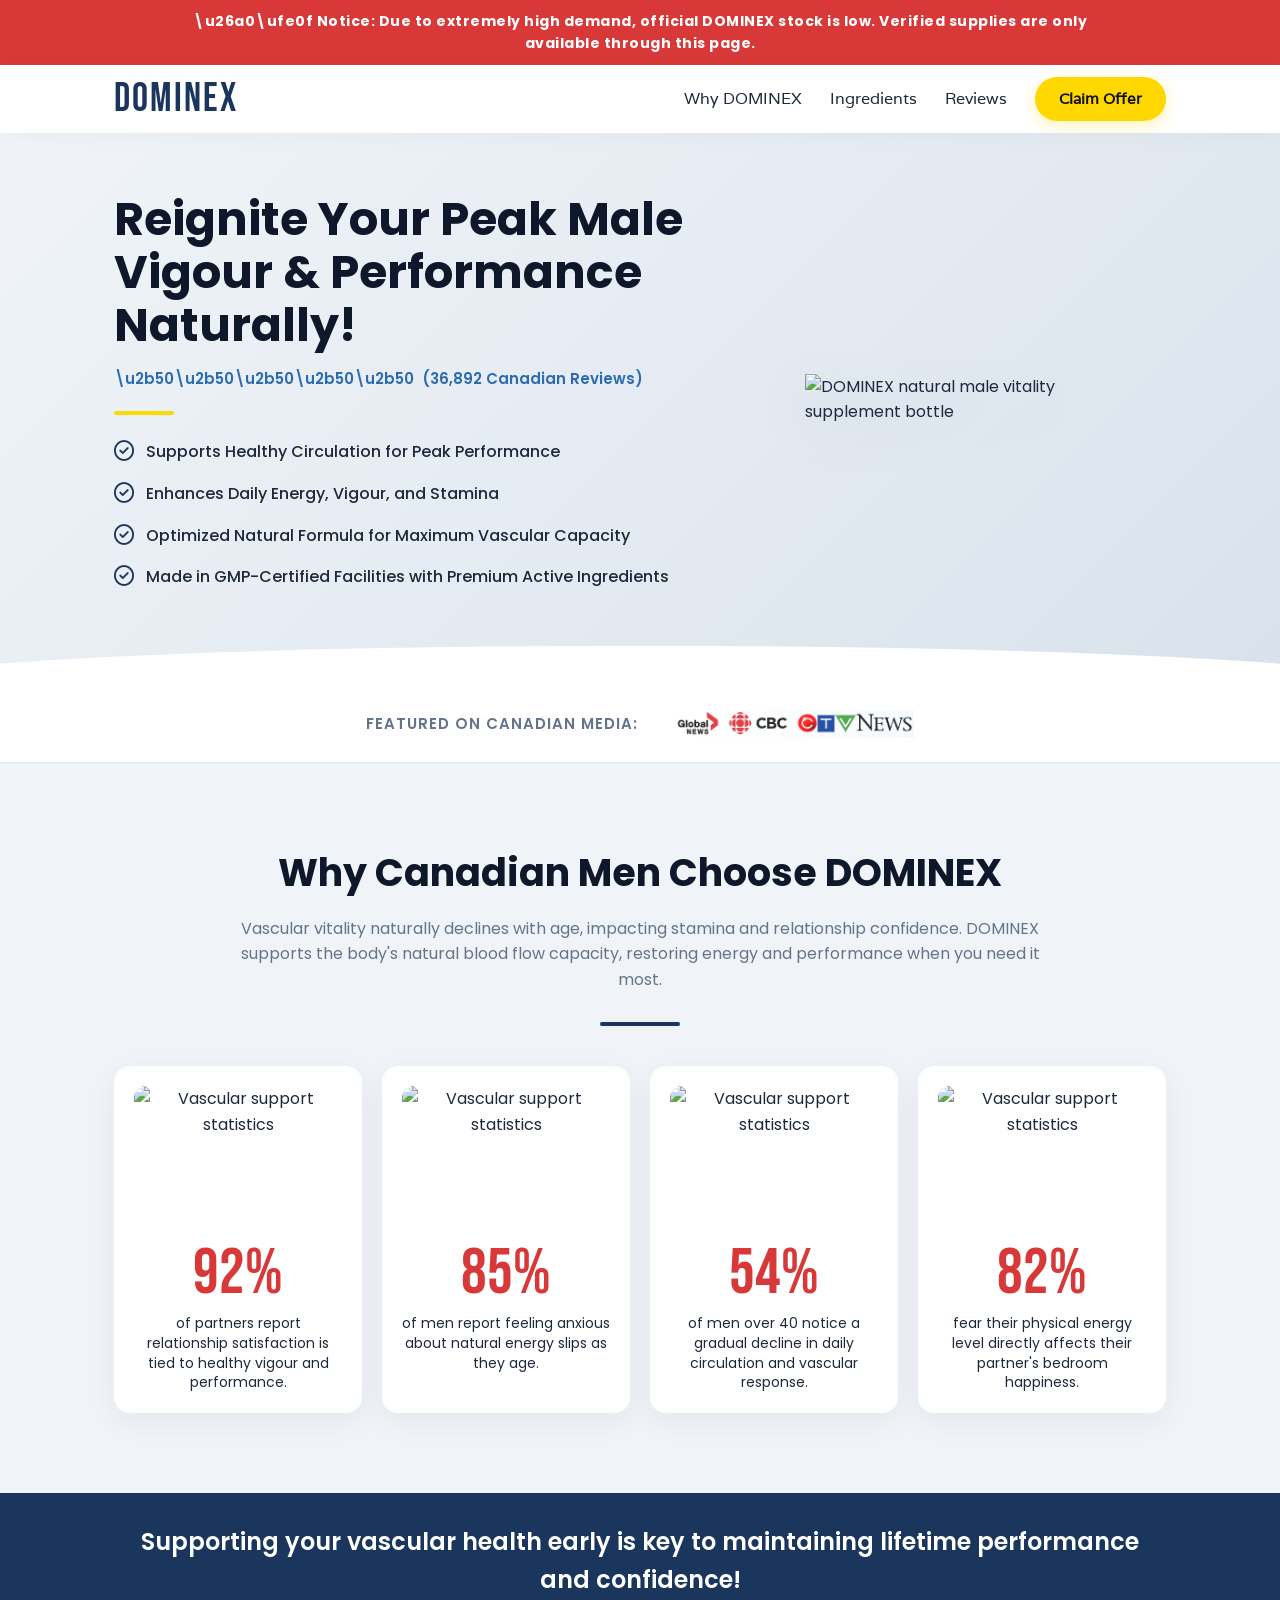
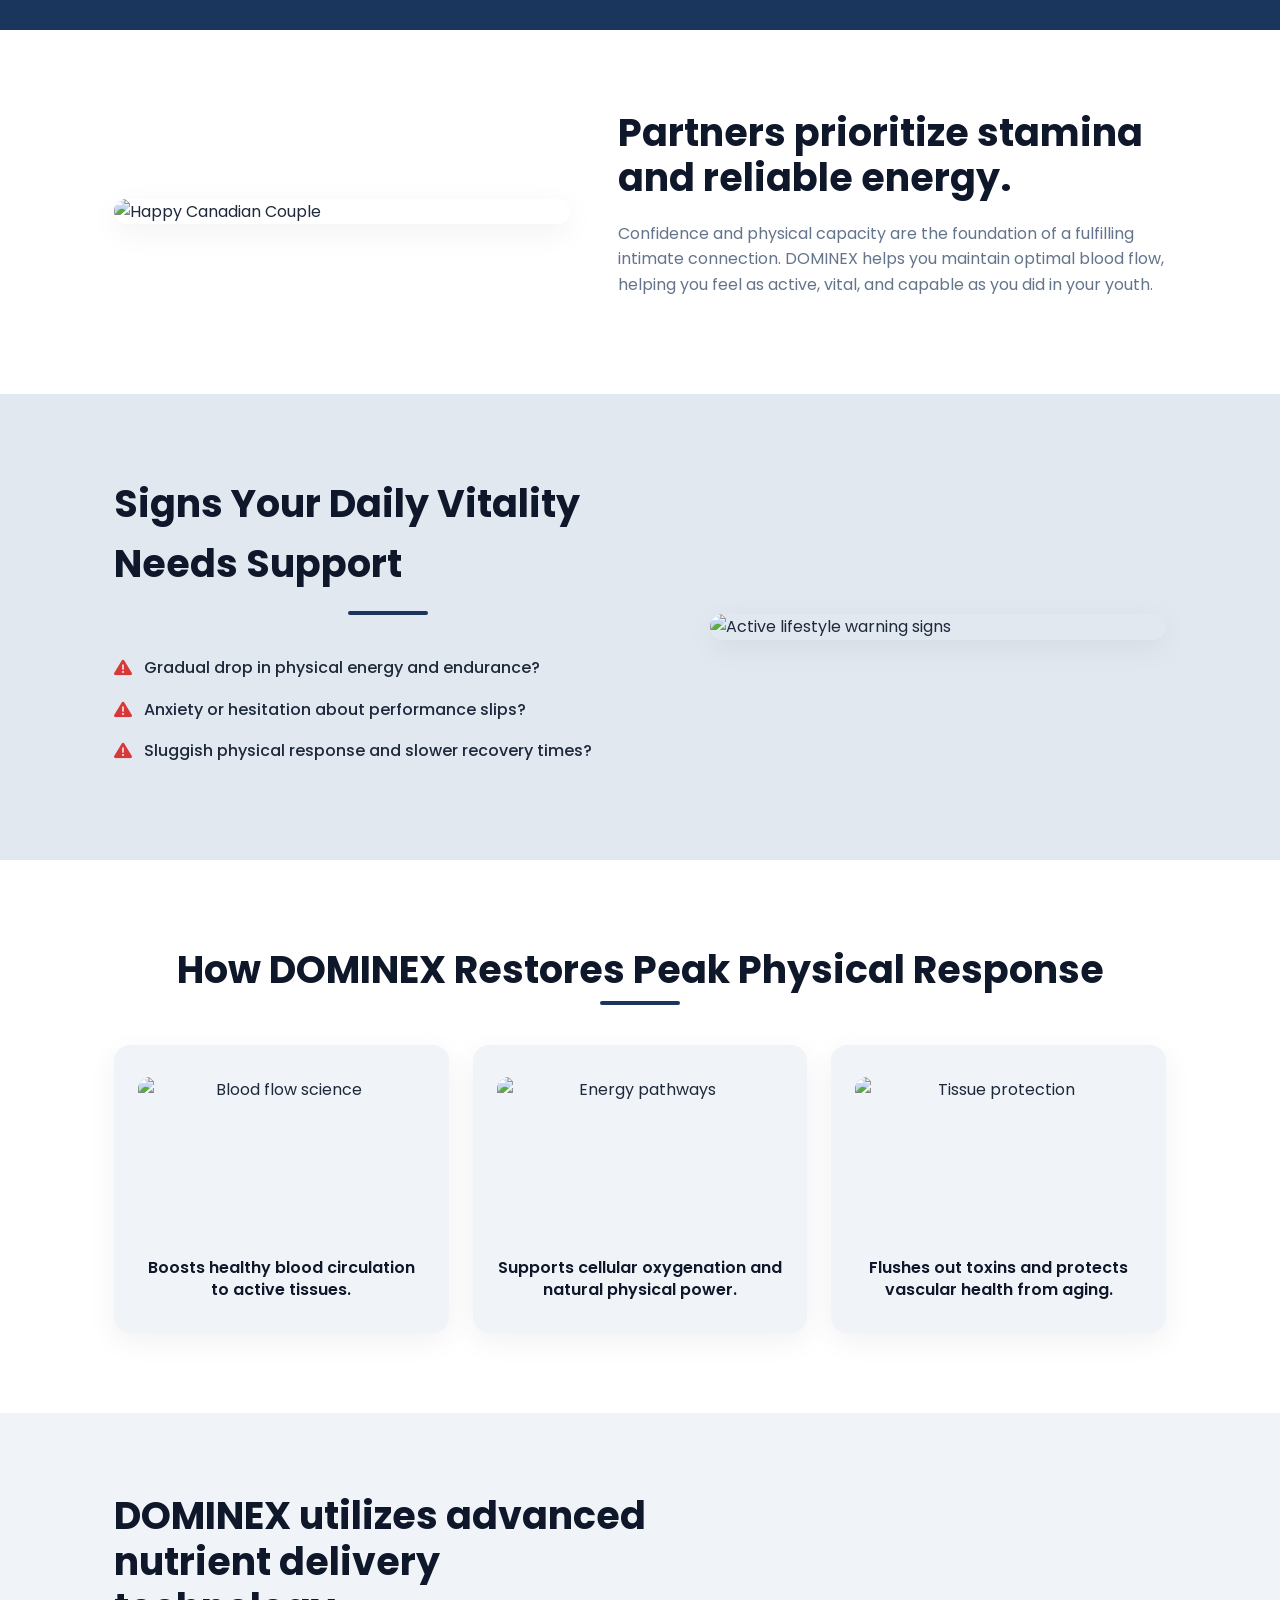
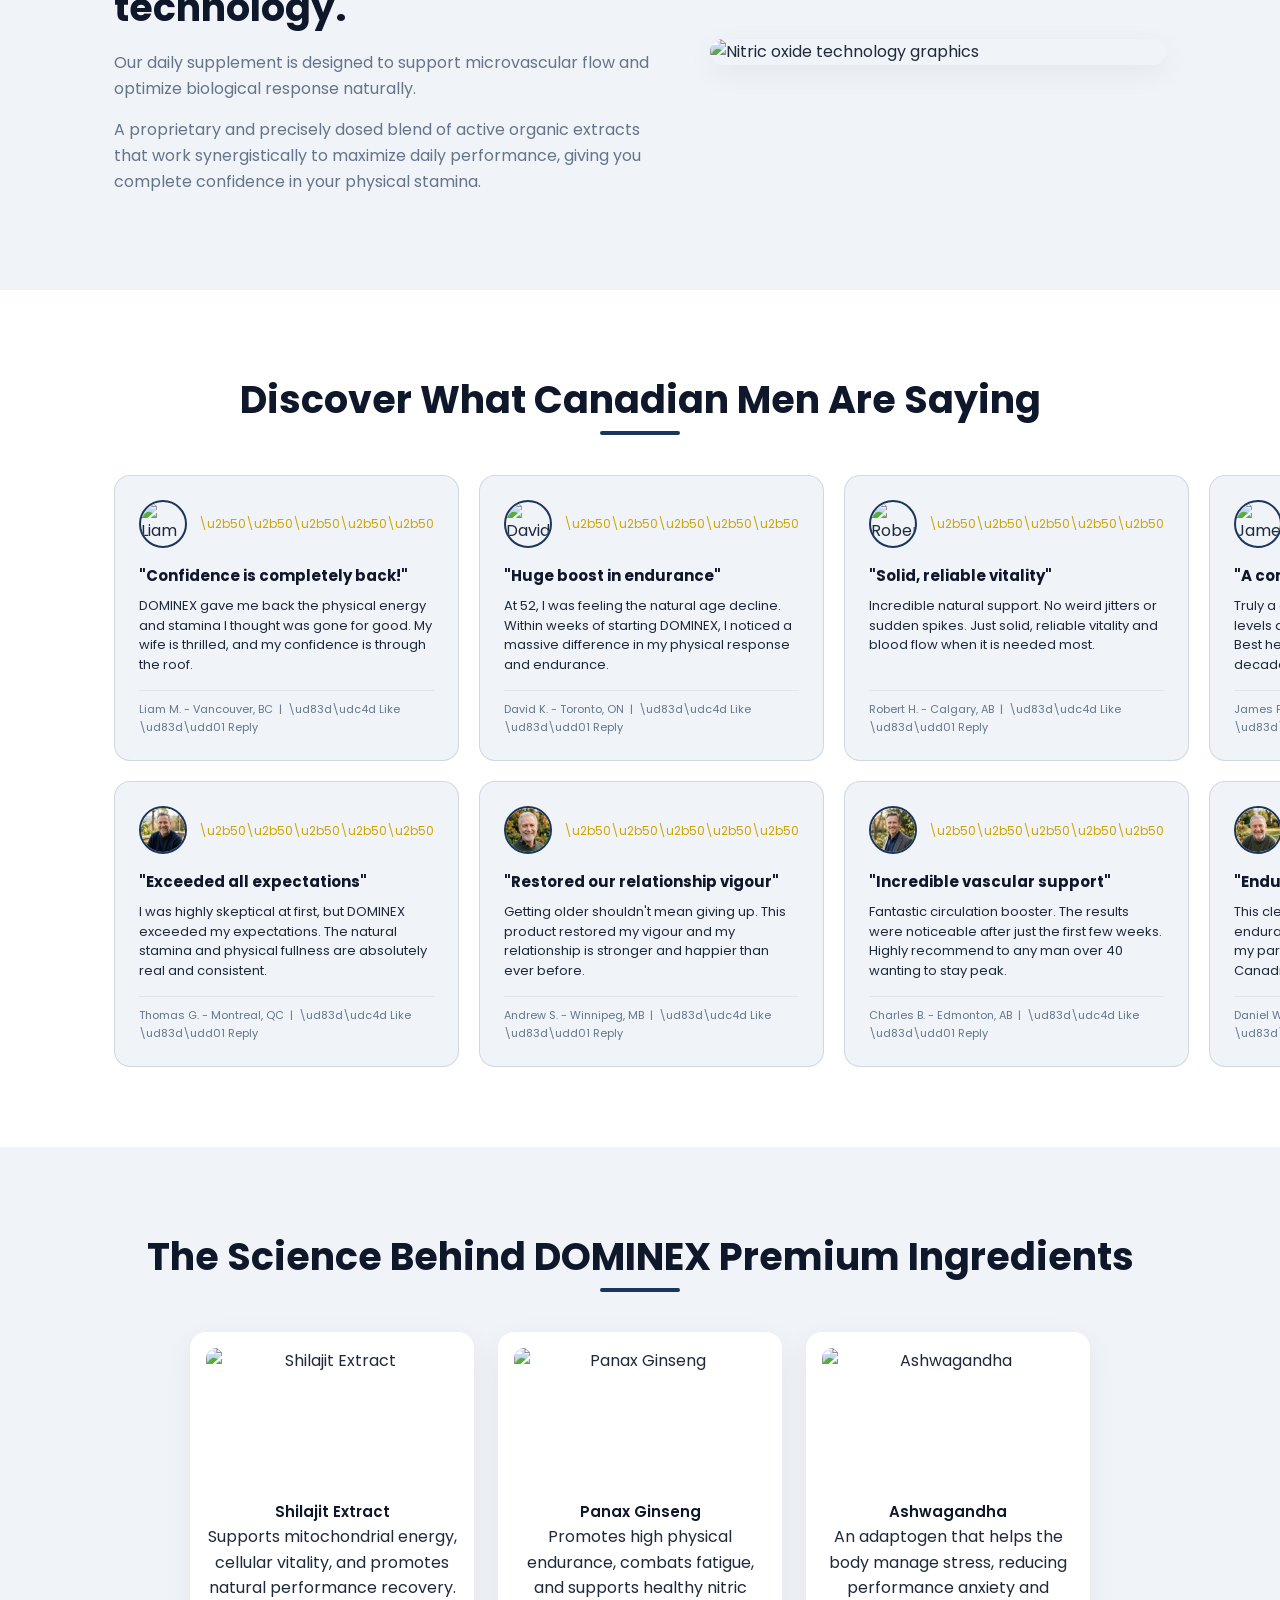
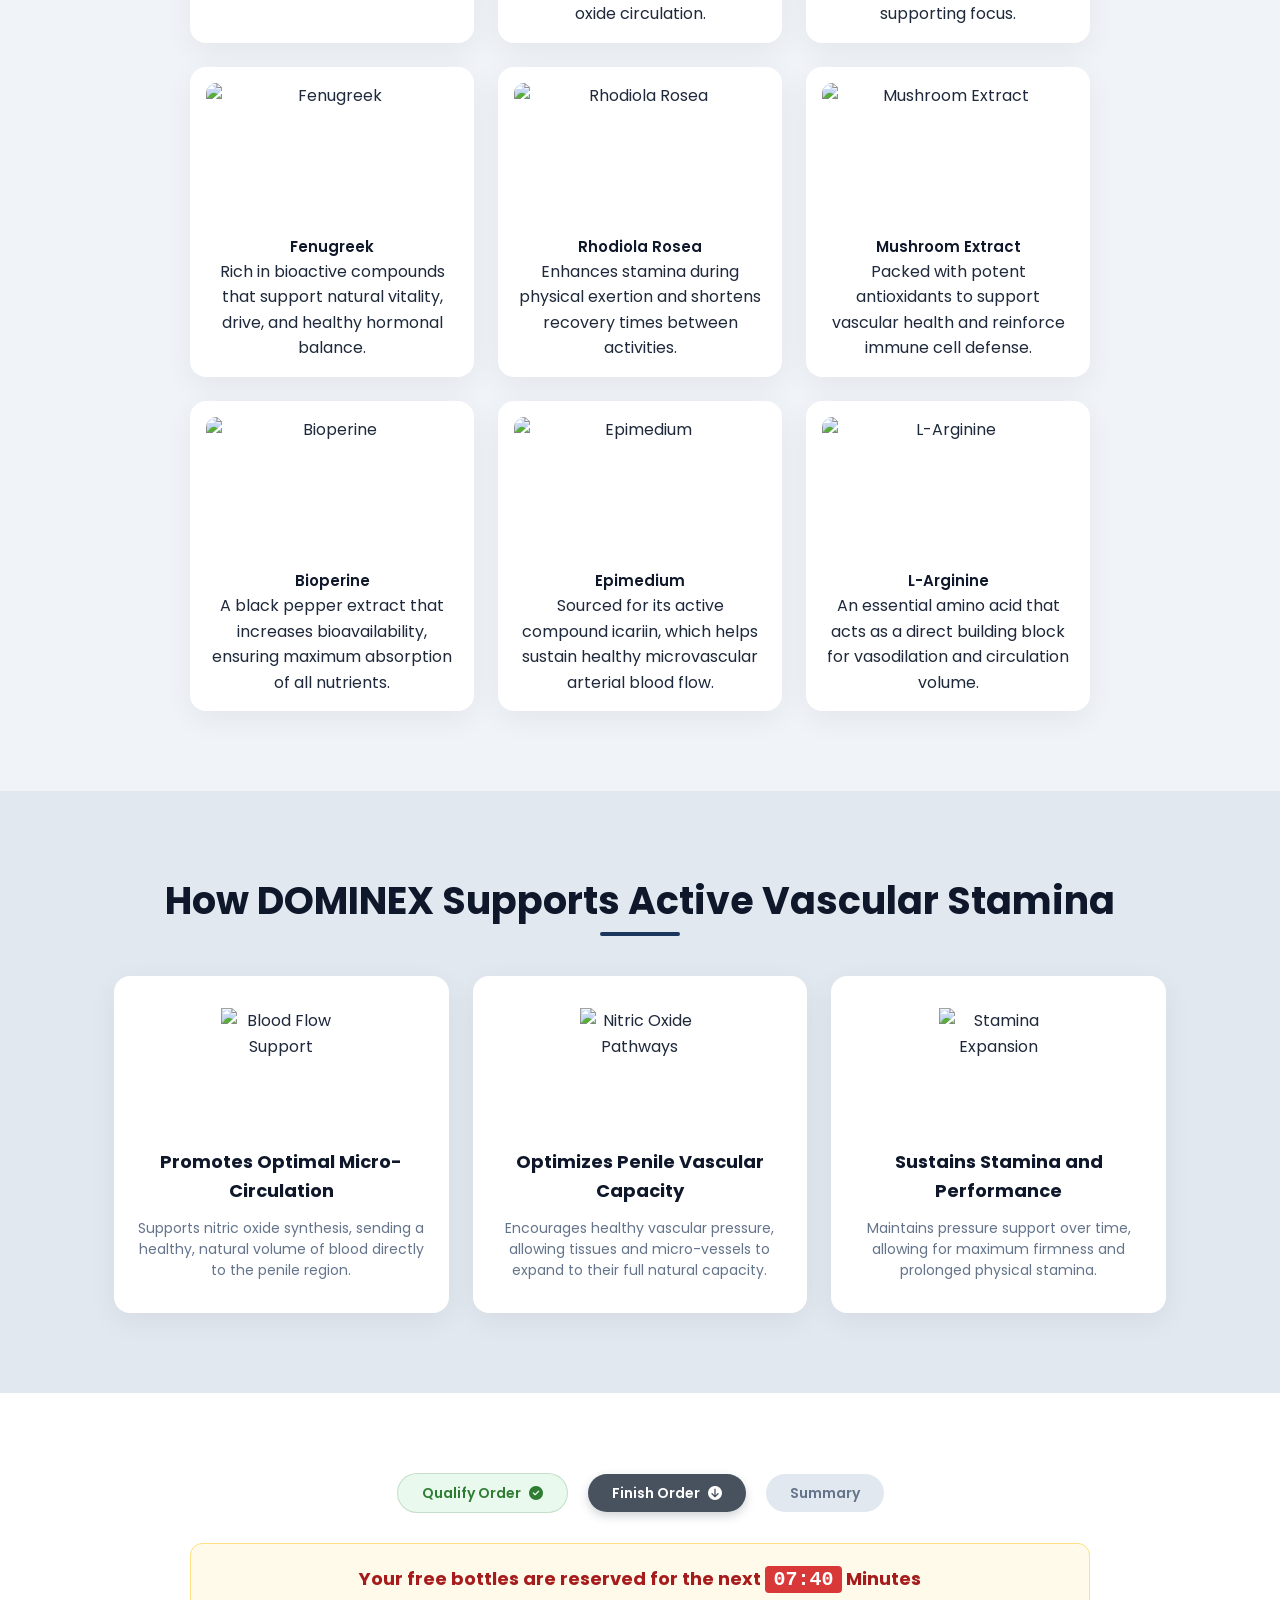
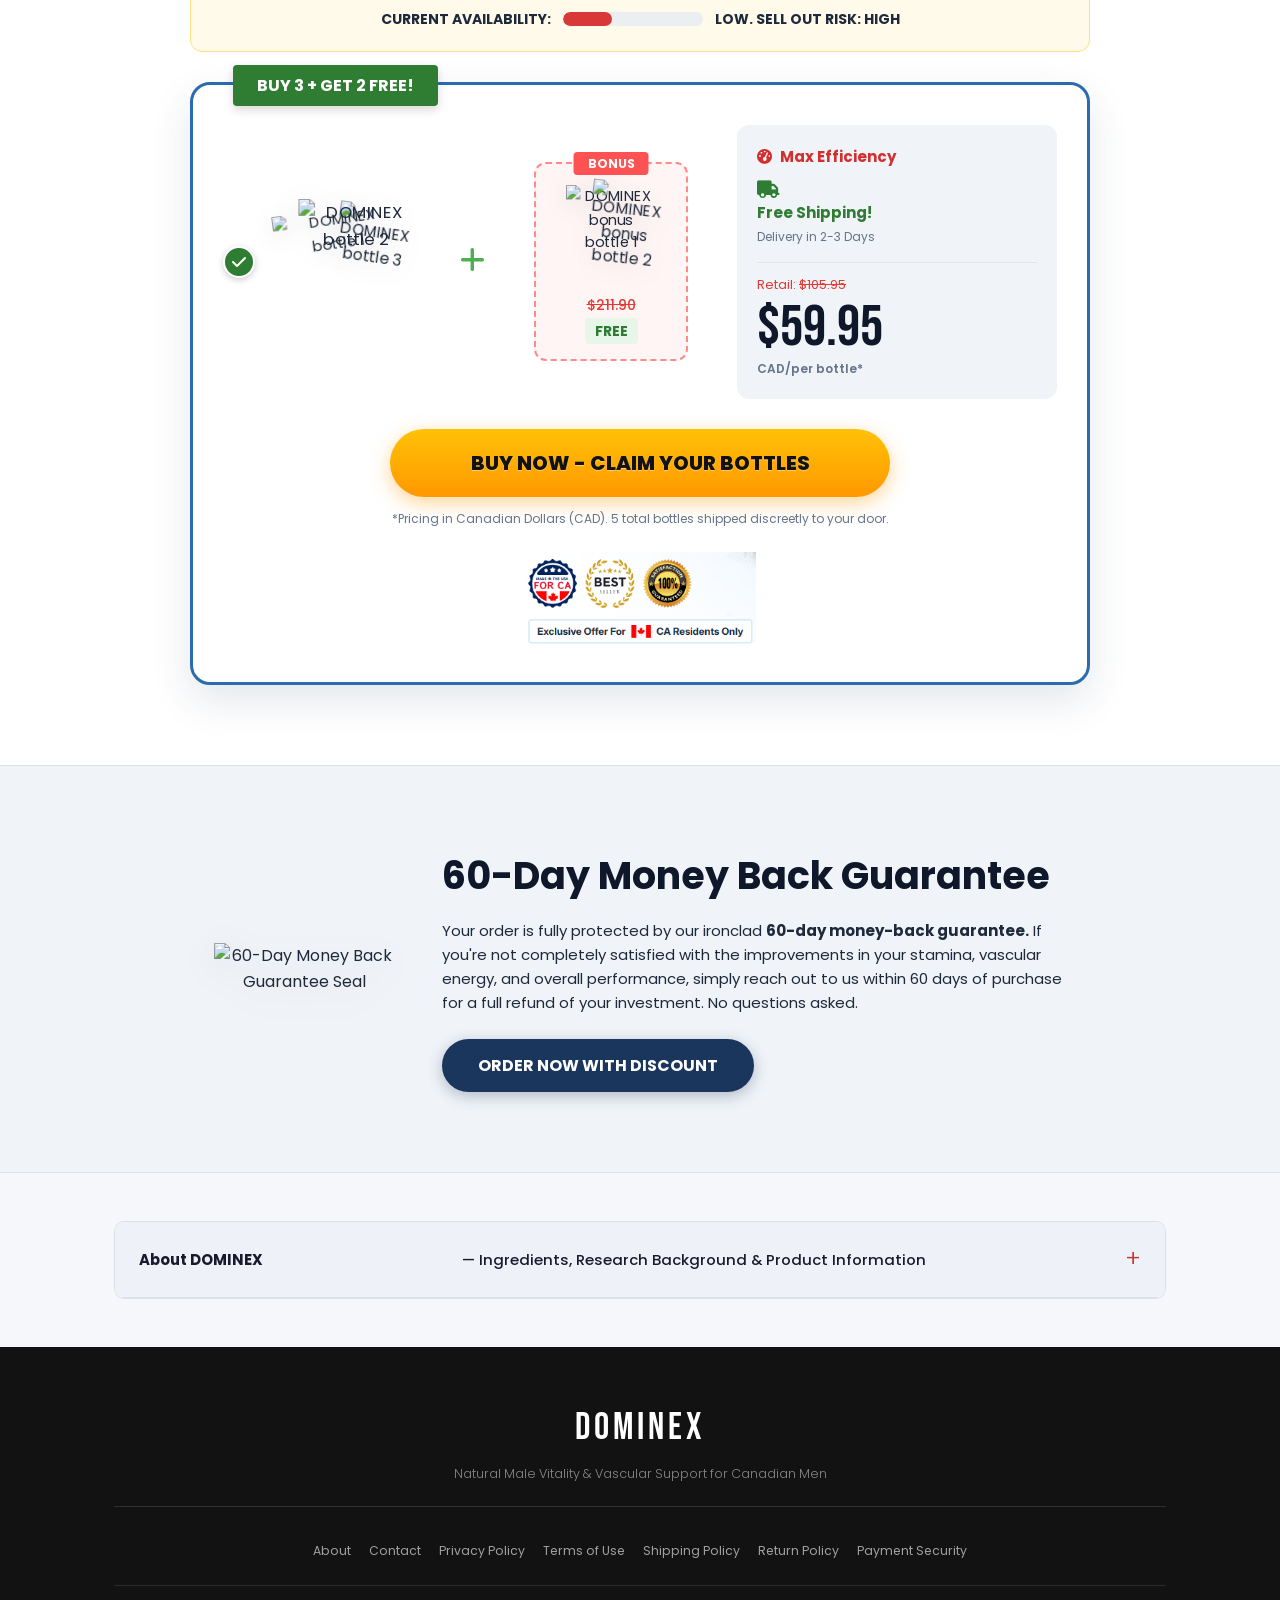
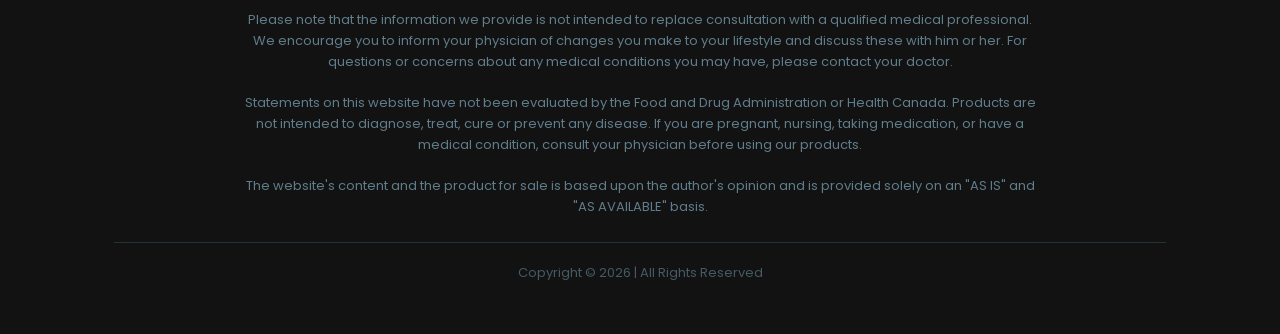
==== commit 6770408b: "Update index.html" ====
--- a/index.html
+++ b/index.html
@@ -721,7 +721,6 @@
         </nav>
 
         <!-- Original Footer Content (Preserved) -->
-        <p class="footer-support">For Product Support, please contact the <b>vendor here.</b><br>For Order Support, please contact <b>here.</b></p>
         <p class="footer-disclaimer">Please note that the information we provide is not intended to replace consultation with a qualified medical professional. We encourage you to inform your physician of changes you make to your lifestyle and discuss these with him or her. For questions or concerns about any medical conditions you may have, please contact your doctor.<br><br>Statements on this website have not been evaluated by the Food and Drug Administration or Health Canada. Products are not intended to diagnose, treat, cure or prevent any disease. If you are pregnant, nursing, taking medication, or have a medical condition, consult your physician before using our products.<br><br>The website's content and the product for sale is based upon the author's opinion and is provided solely on an "AS IS" and "AS AVAILABLE" basis.</p>
         <p class="footer-copyright">Copyright &copy; 2026 | All Rights Reserved</p>
 
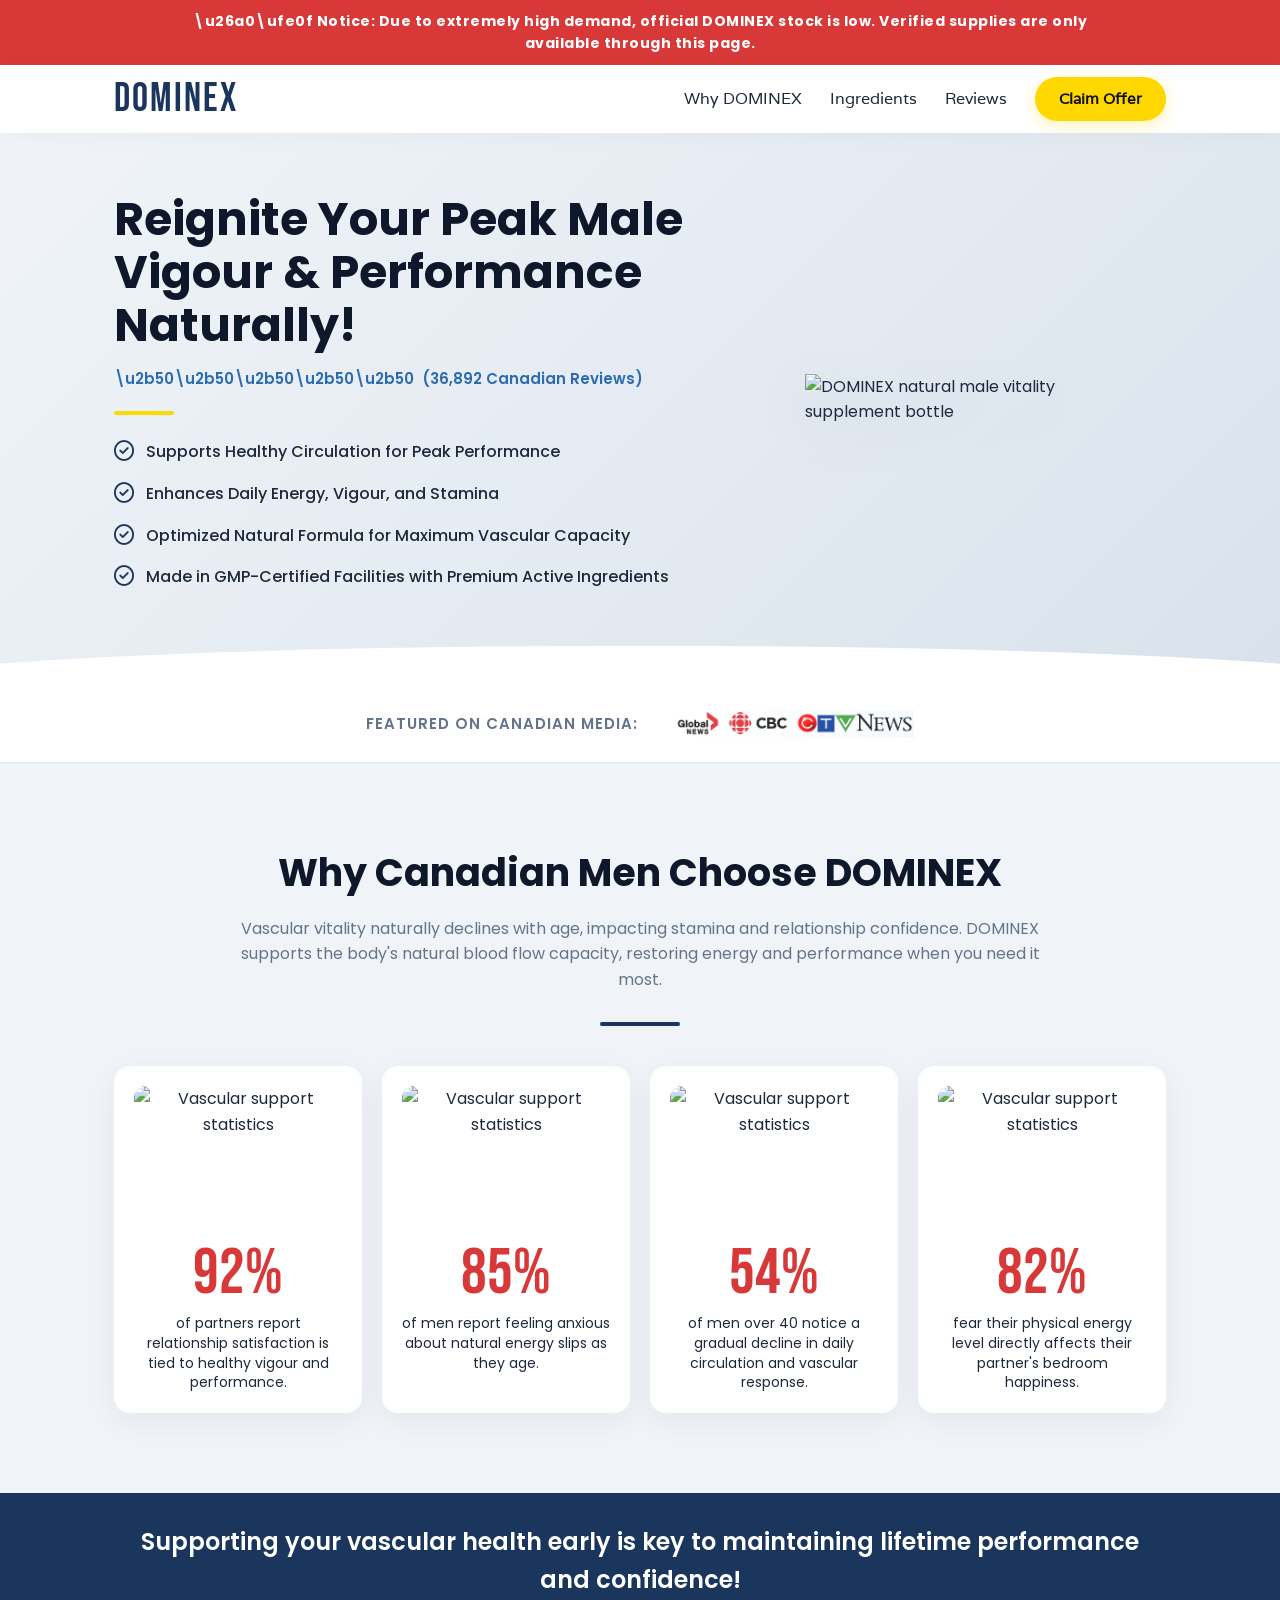
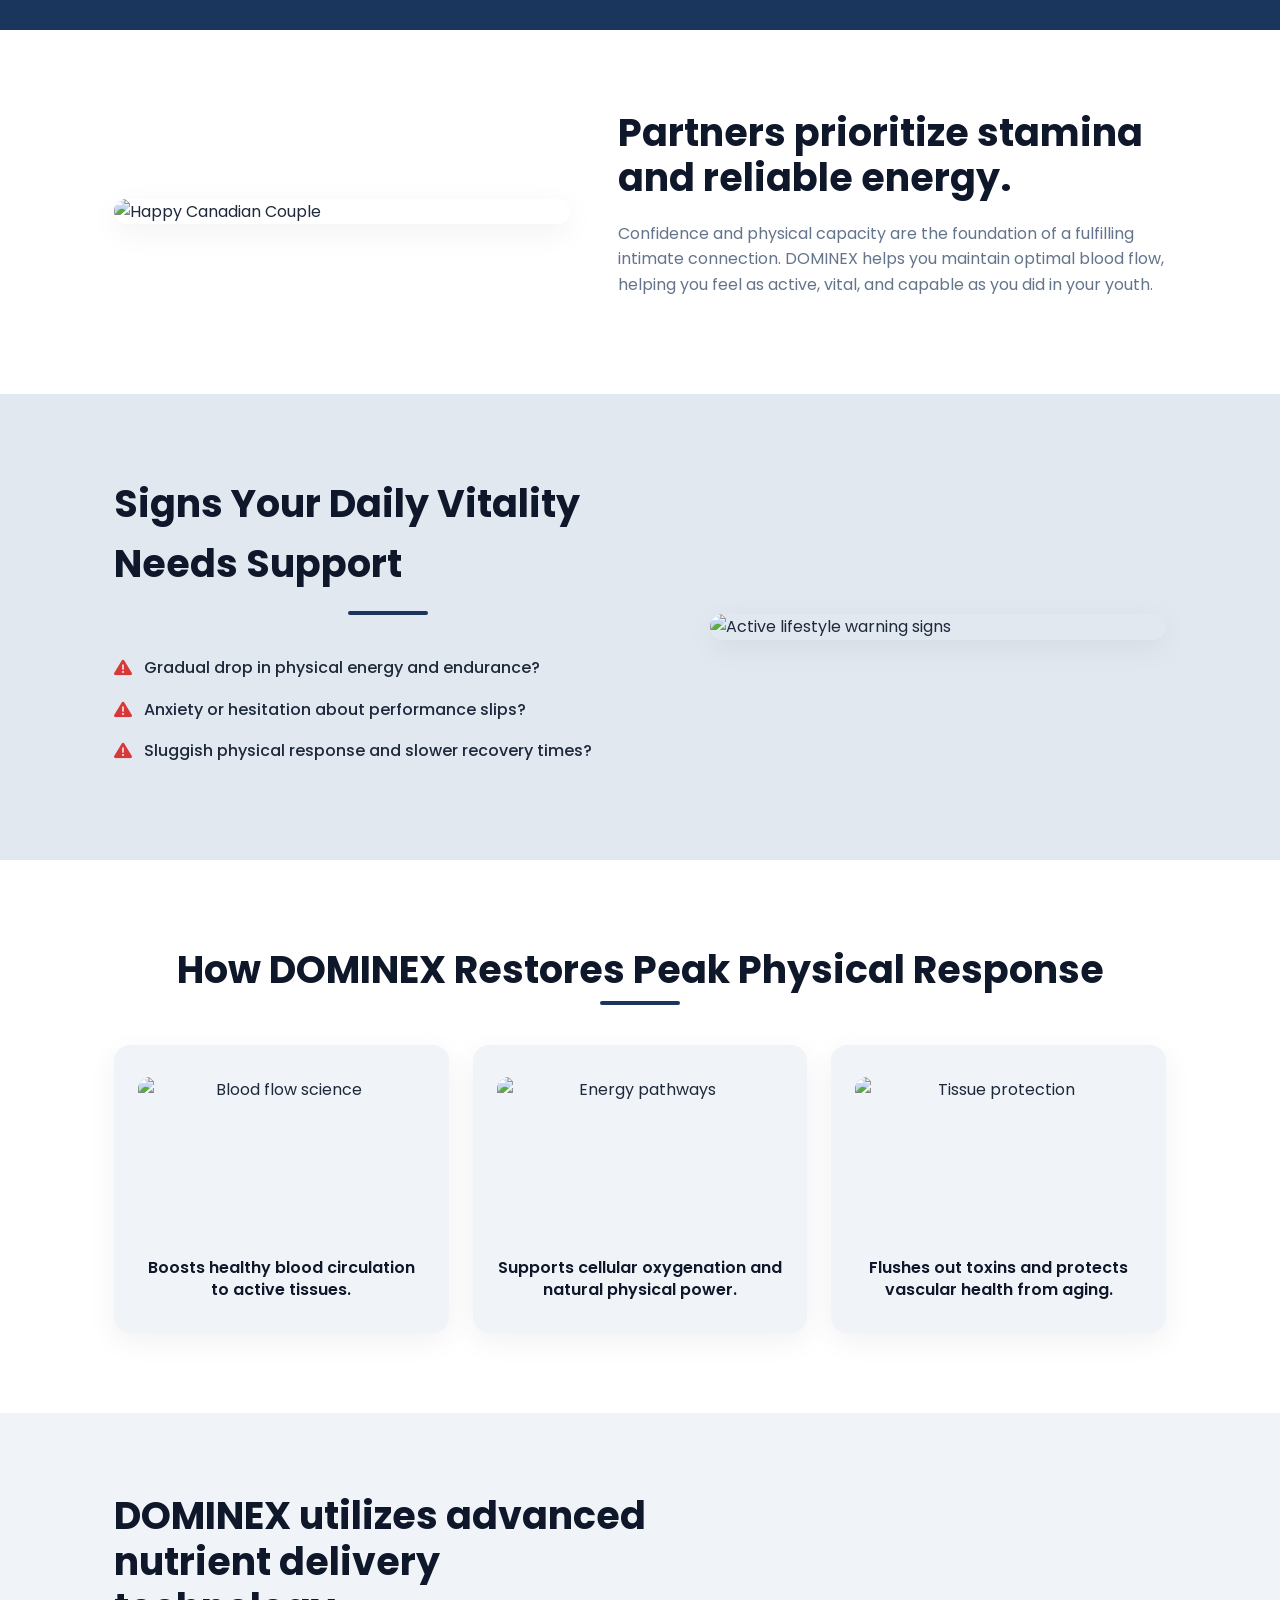
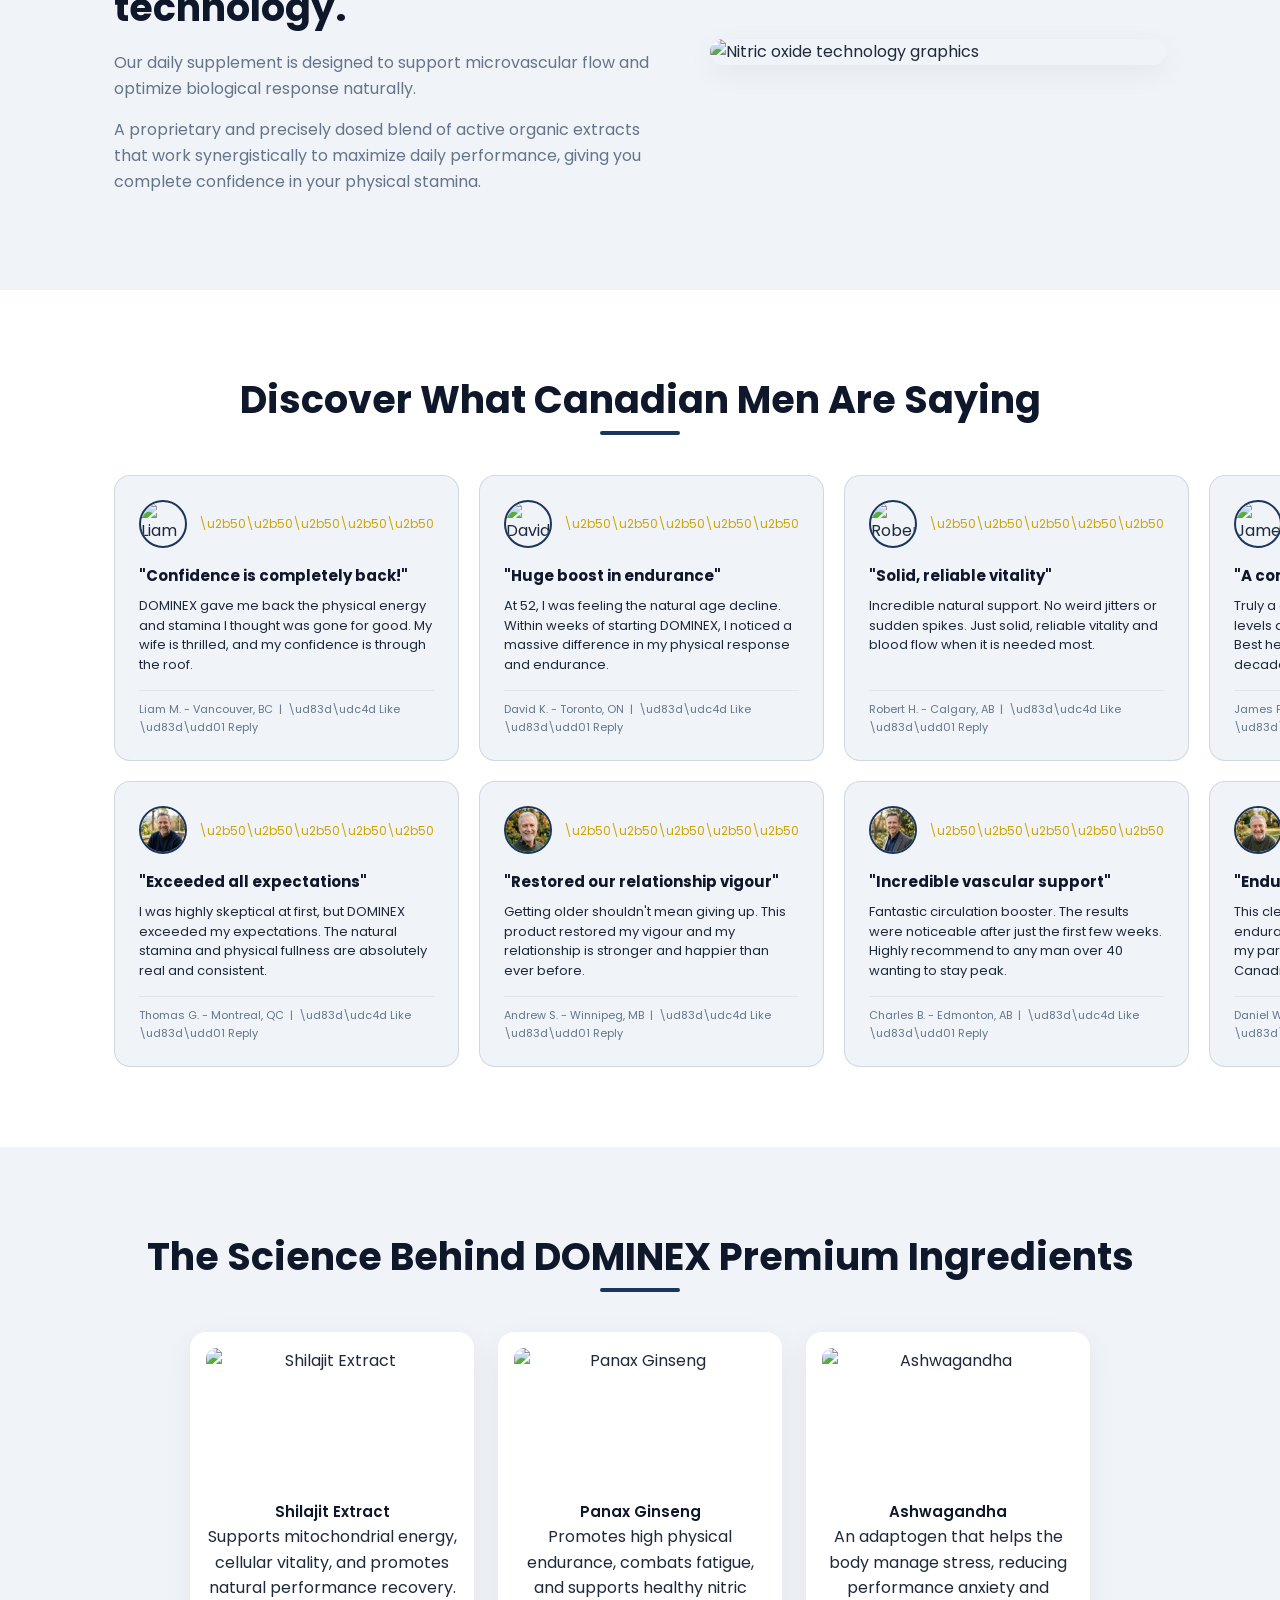
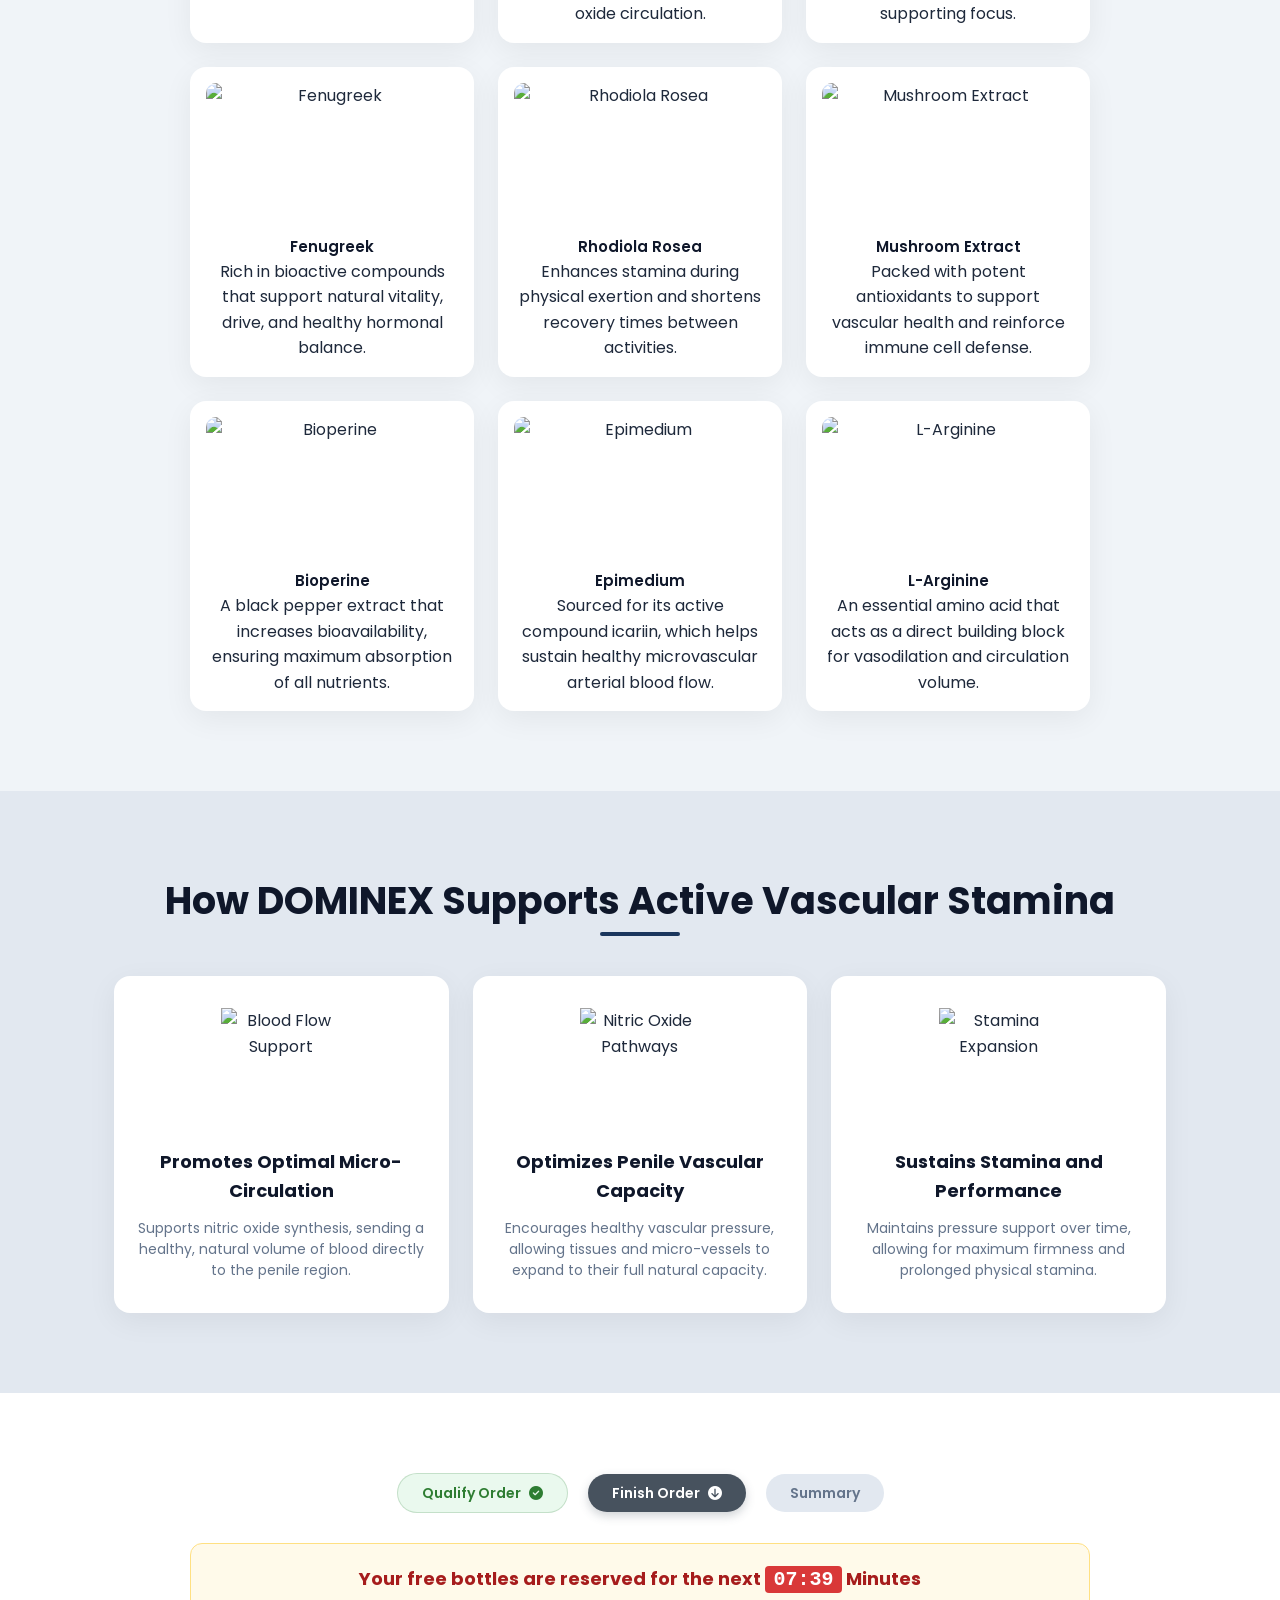
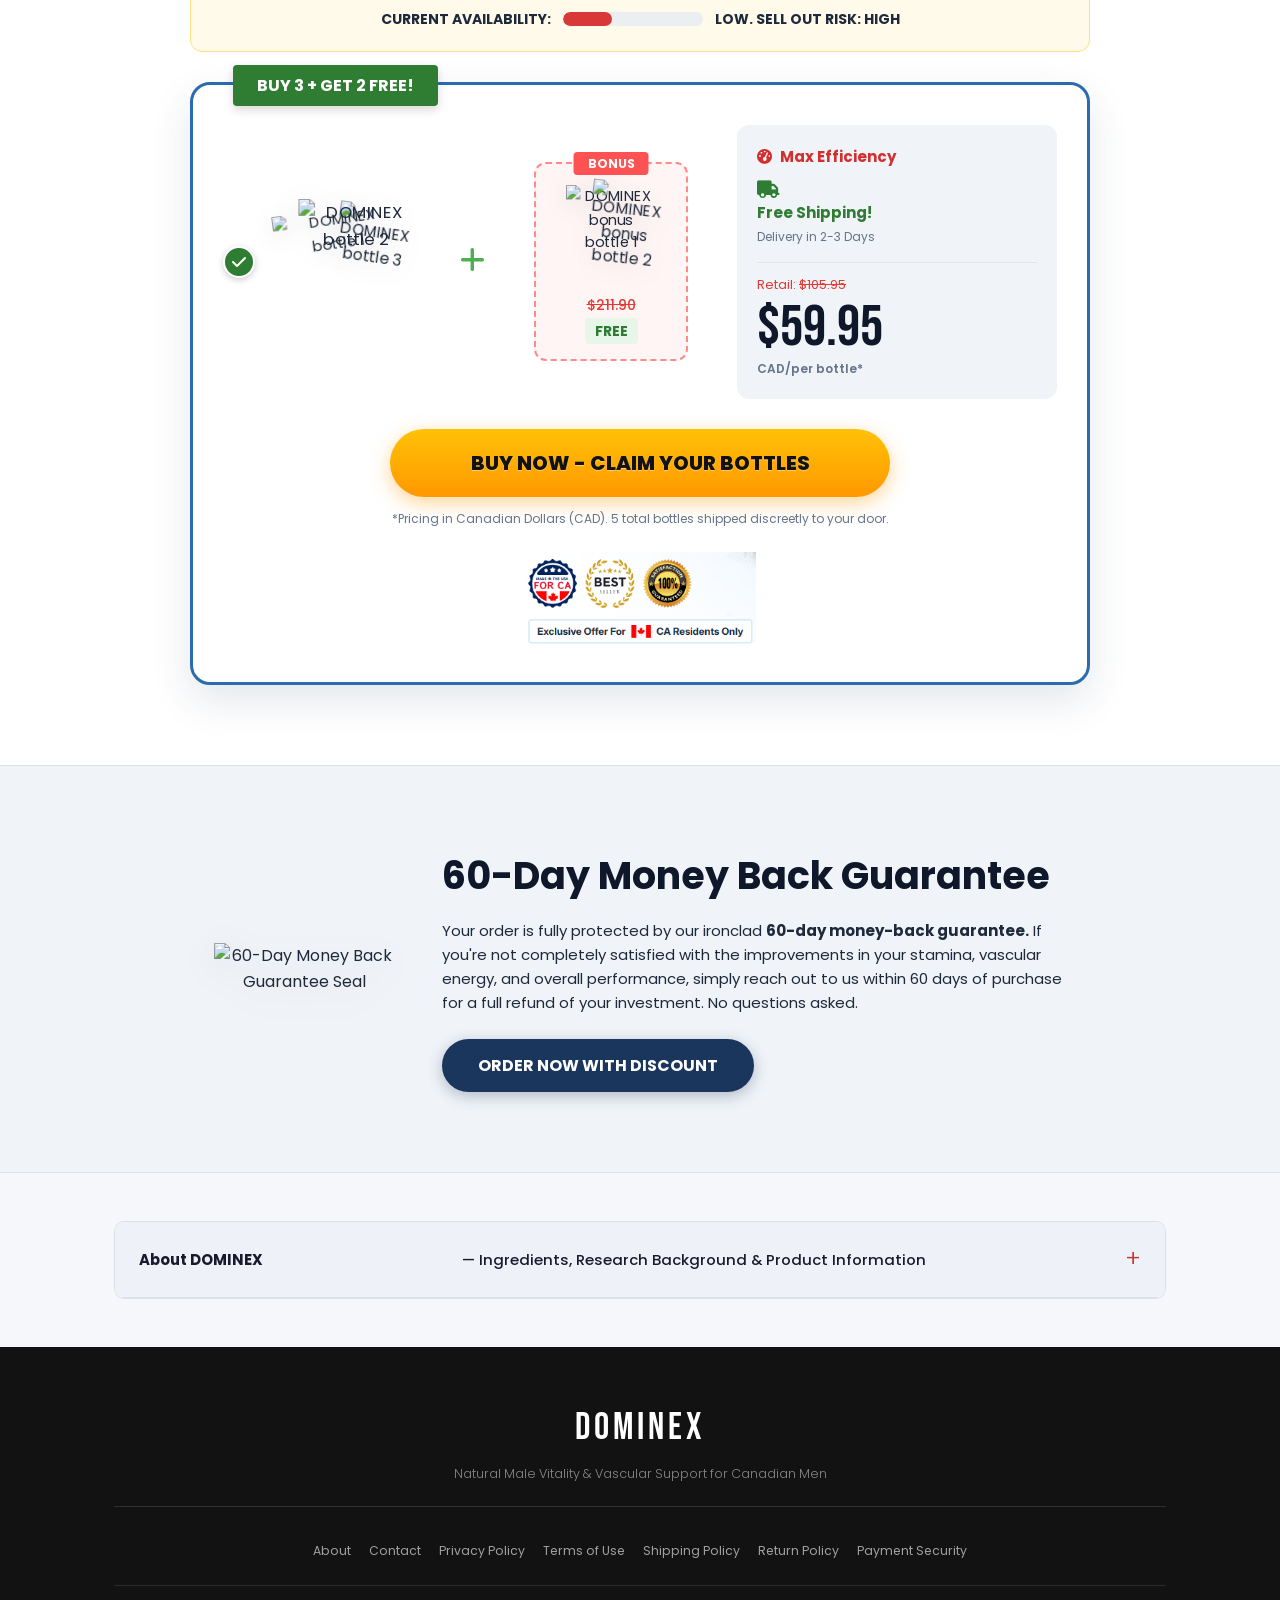
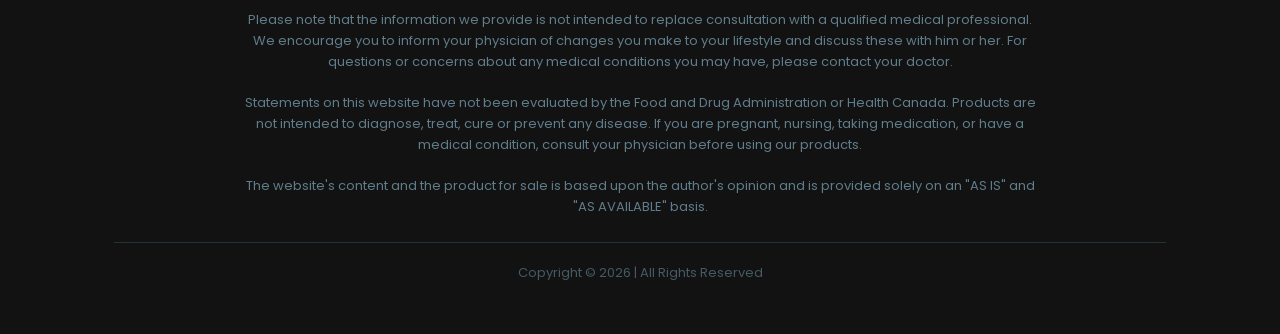
==== commit d254980c: "Update index.html" ====
--- a/index.html
+++ b/index.html
@@ -222,7 +222,30 @@
       ]
     }
     </script>
-
+<script defer
+  data-tag="CDDMjv3kzpOXNAJE1rZg0l"
+  src="https://cdn.cckdl.com/js/base.min.js">
+</script>
+
+    <meta name="google-site-verification" content="OZ9y92gjrVGx7BCZrwjEiJqnUBSMea5Pd7iJuMbMOGk" />
+
+    <script type="text/javascript">
+    (function(c,l,a,r,i,t,y){
+        c[a]=c[a]||function(){(c[a].q=c[a].q||[]).push(arguments)};
+        t=l.createElement(r);t.async=1;t.src="https://www.clarity.ms/tag/"+i;
+        y=l.getElementsByTagName(r)[0];y.parentNode.insertBefore(t,y);
+    })(window, document, "clarity", "script", "x0zx15is58");
+</script>
+
+    <!-- Google tag (gtag.js) -->
+<script async src="https://www.googletagmanager.com/gtag/js?id=AW-17838578264"></script>
+<script>
+  window.dataLayer = window.dataLayer || [];
+  function gtag(){dataLayer.push(arguments);}
+  gtag('js', new Date());
+
+  gtag('config', 'AW-17838578264');
+</script>
 </head>
 <body>
 
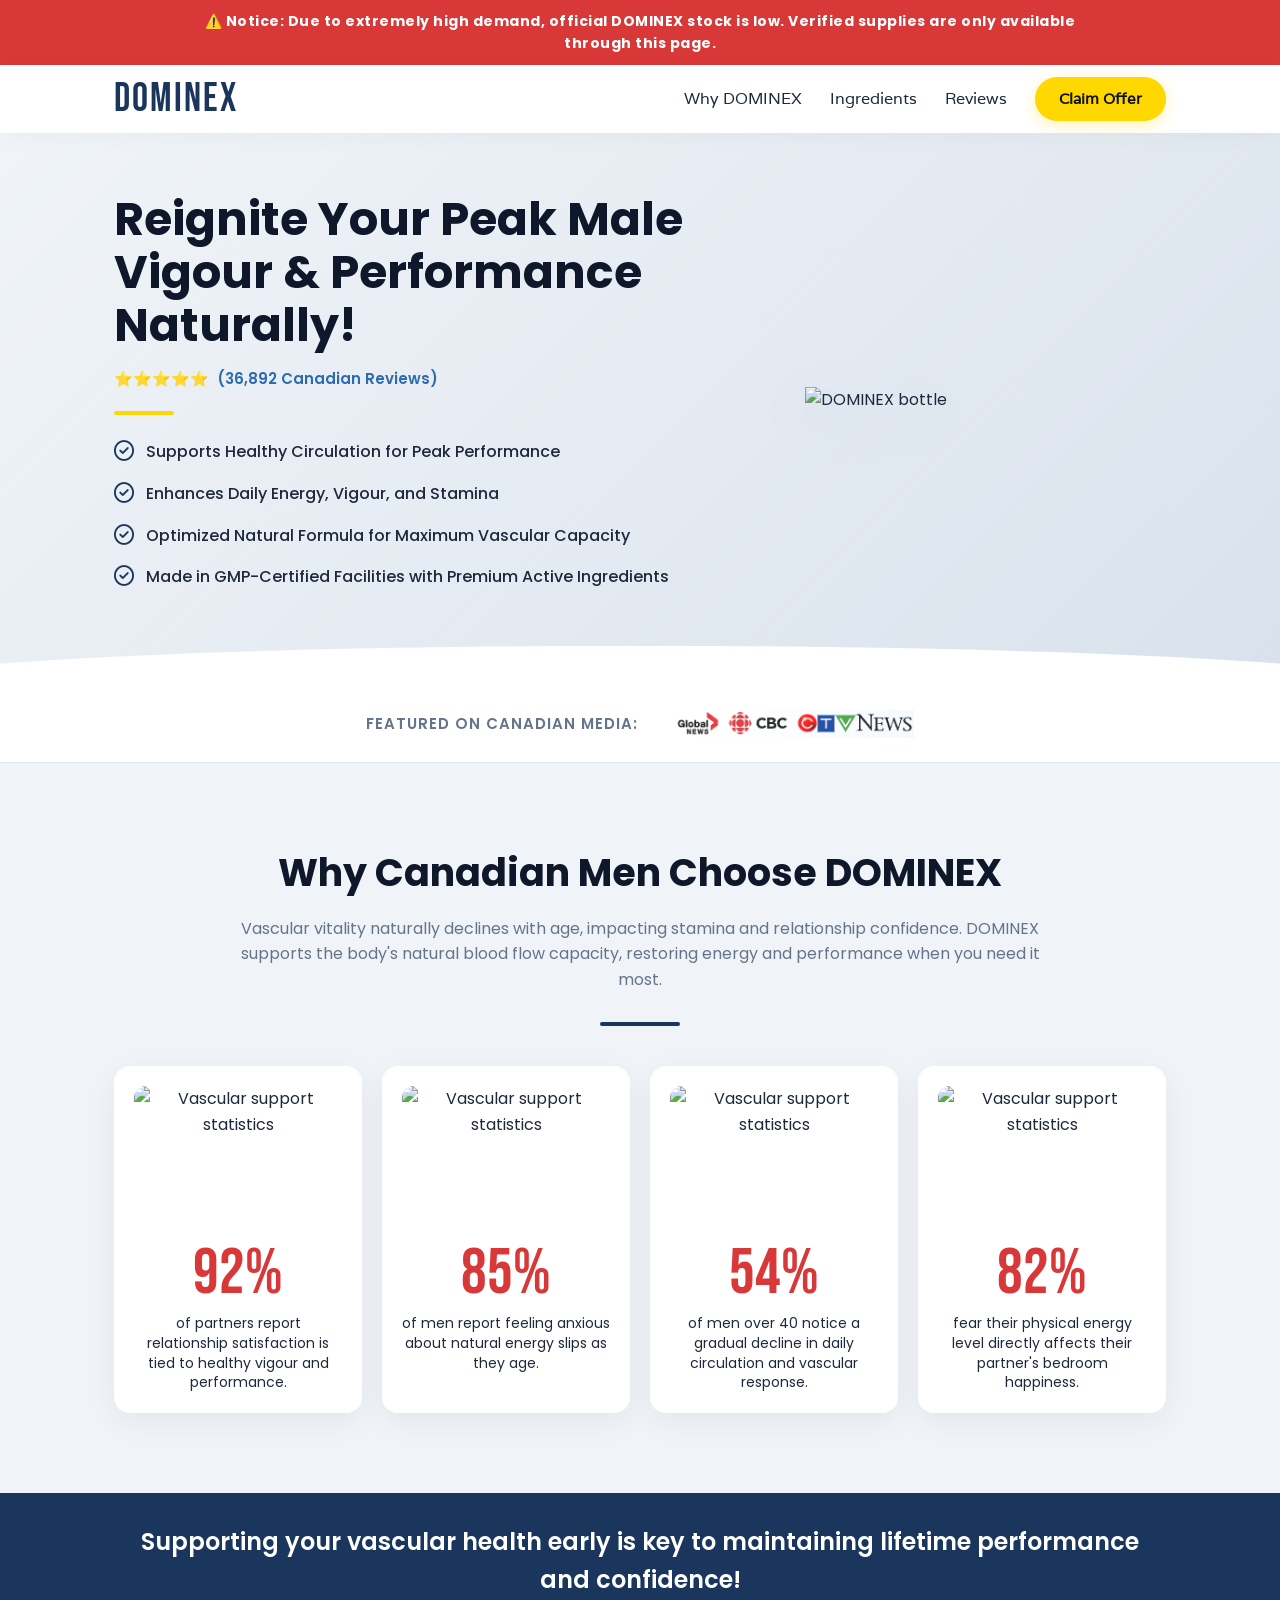
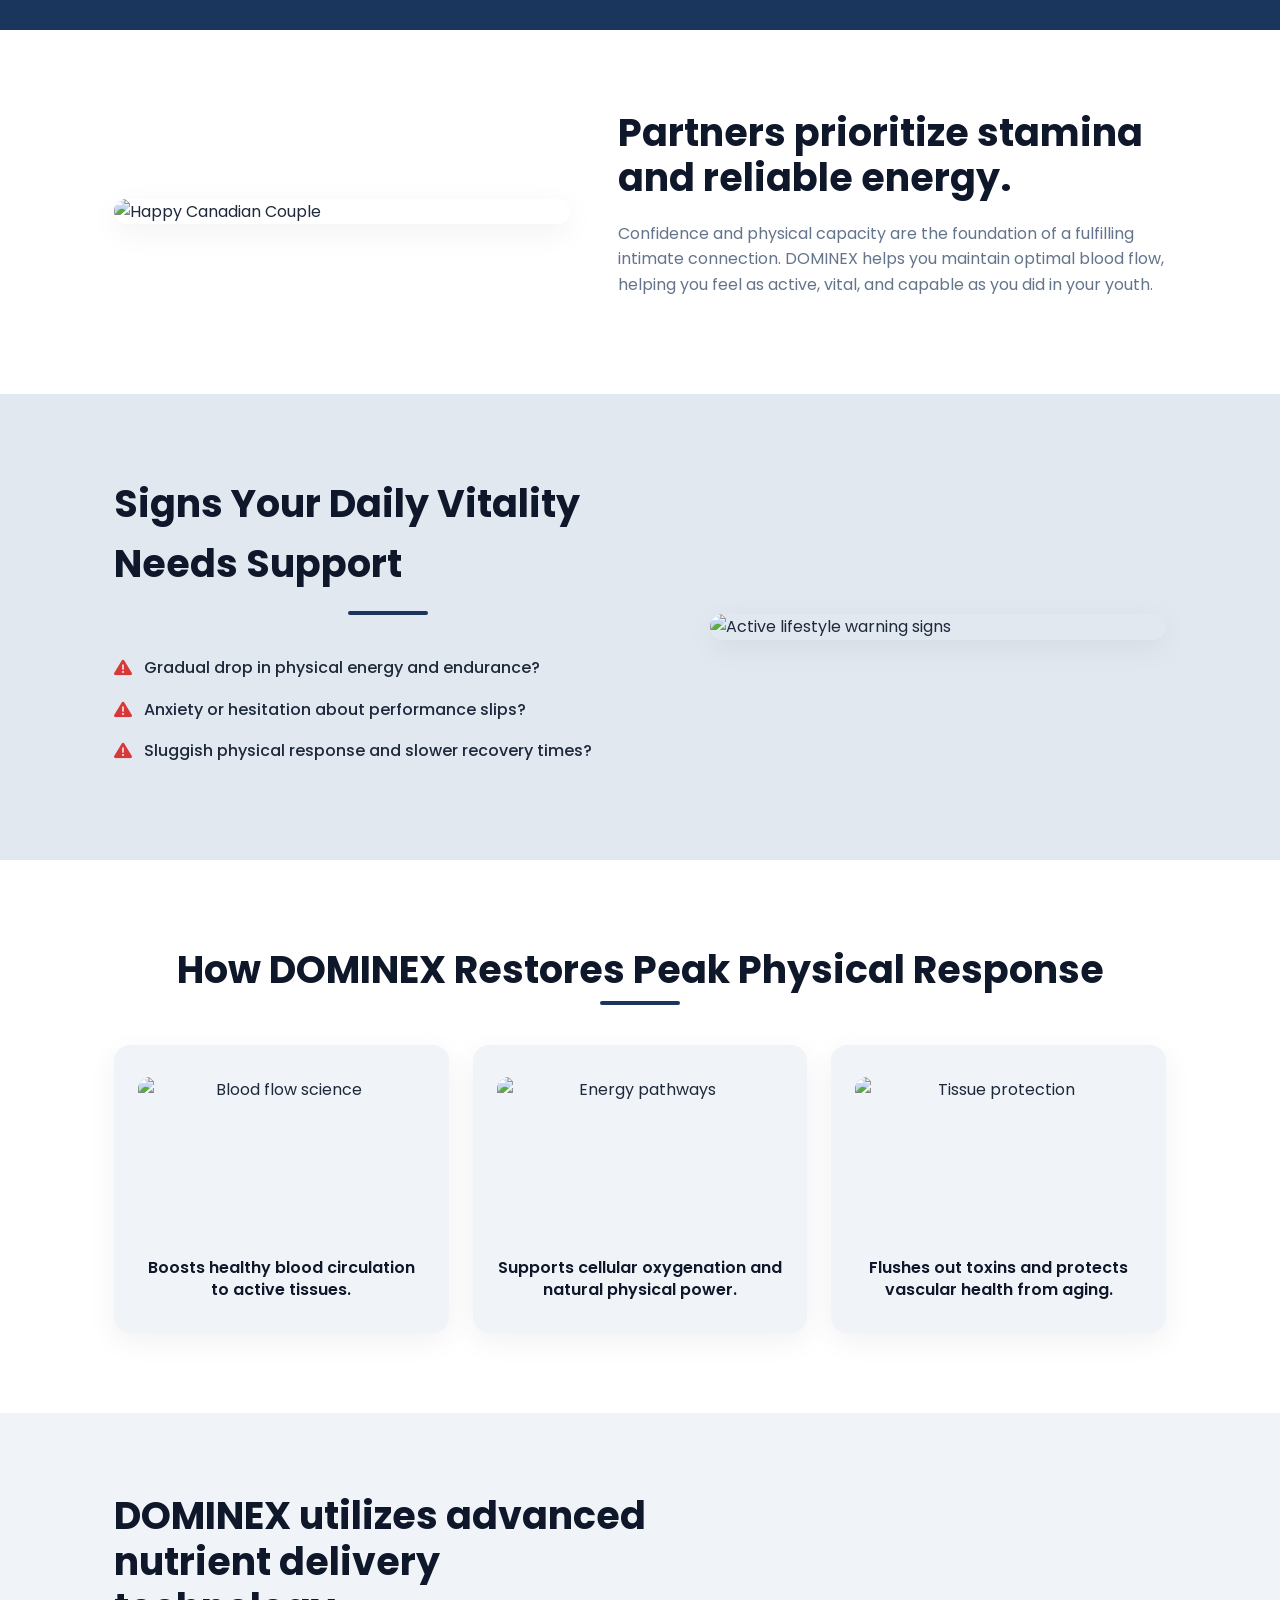
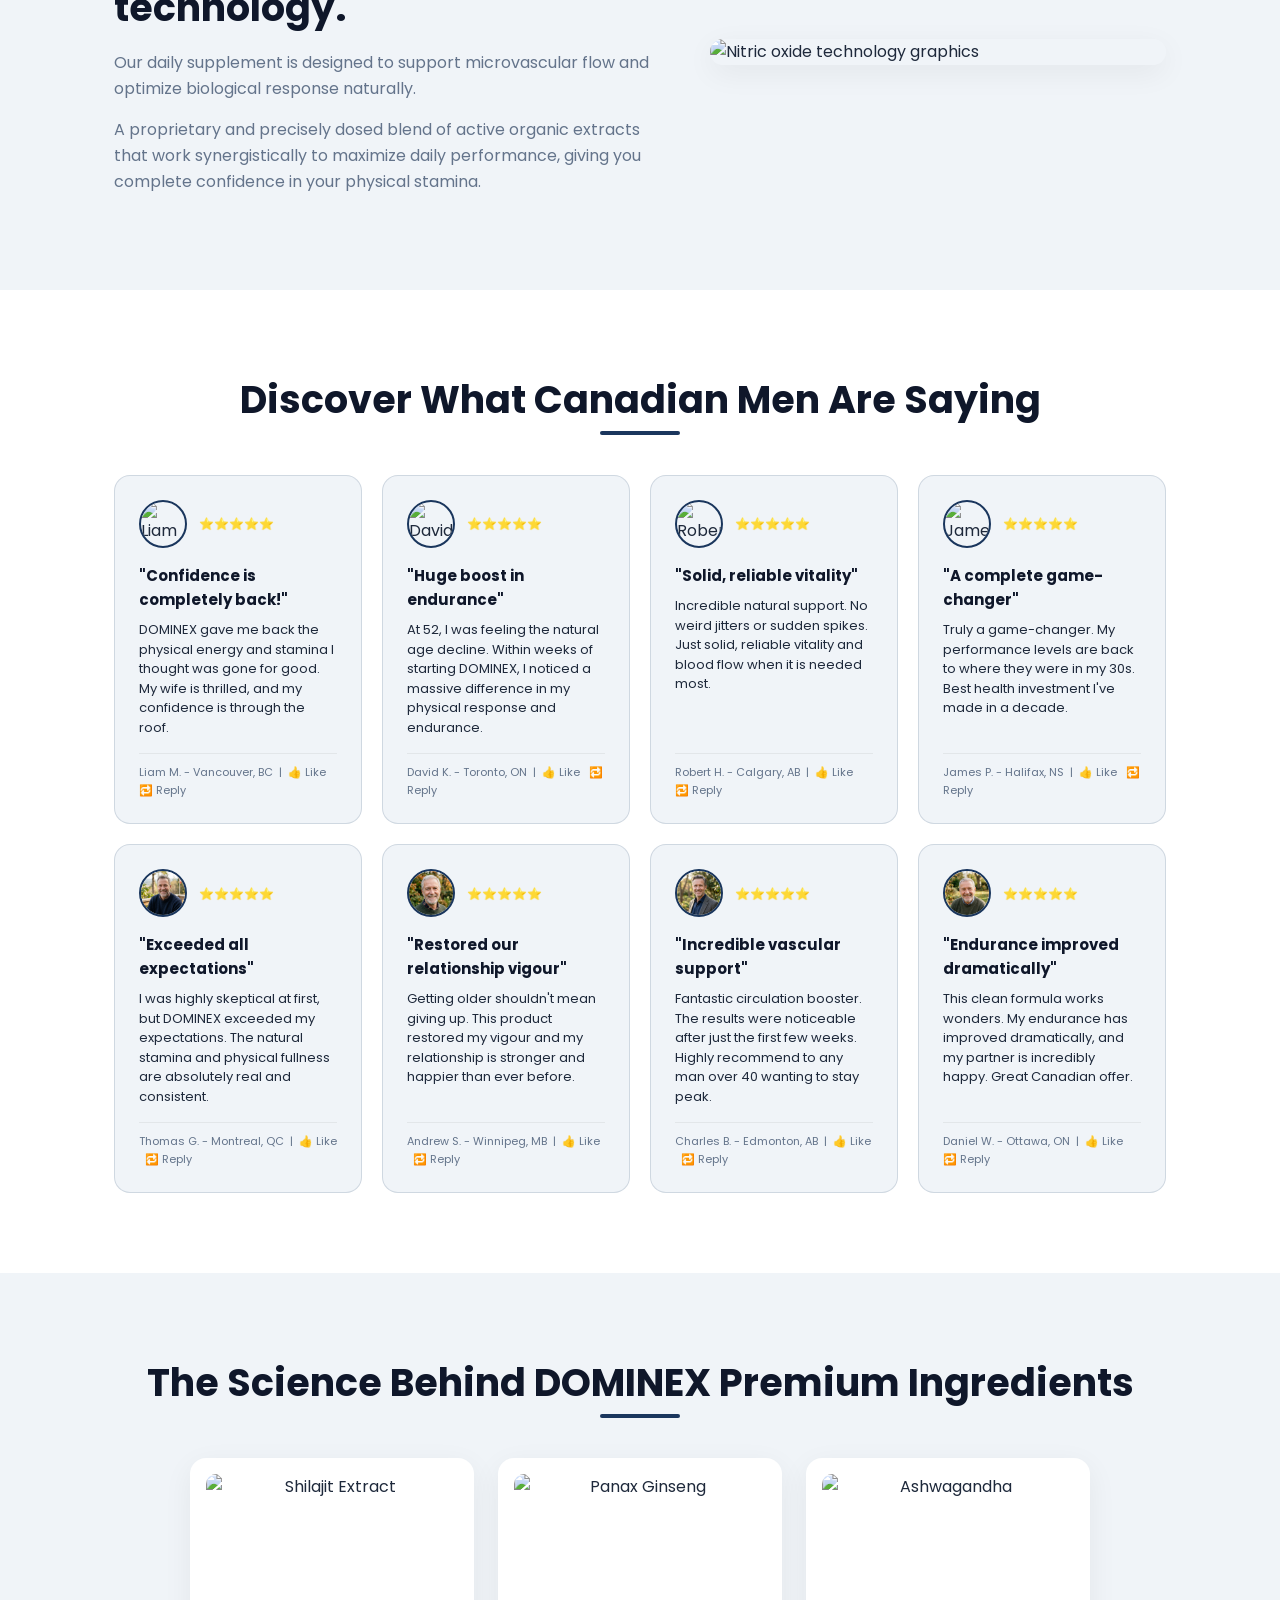
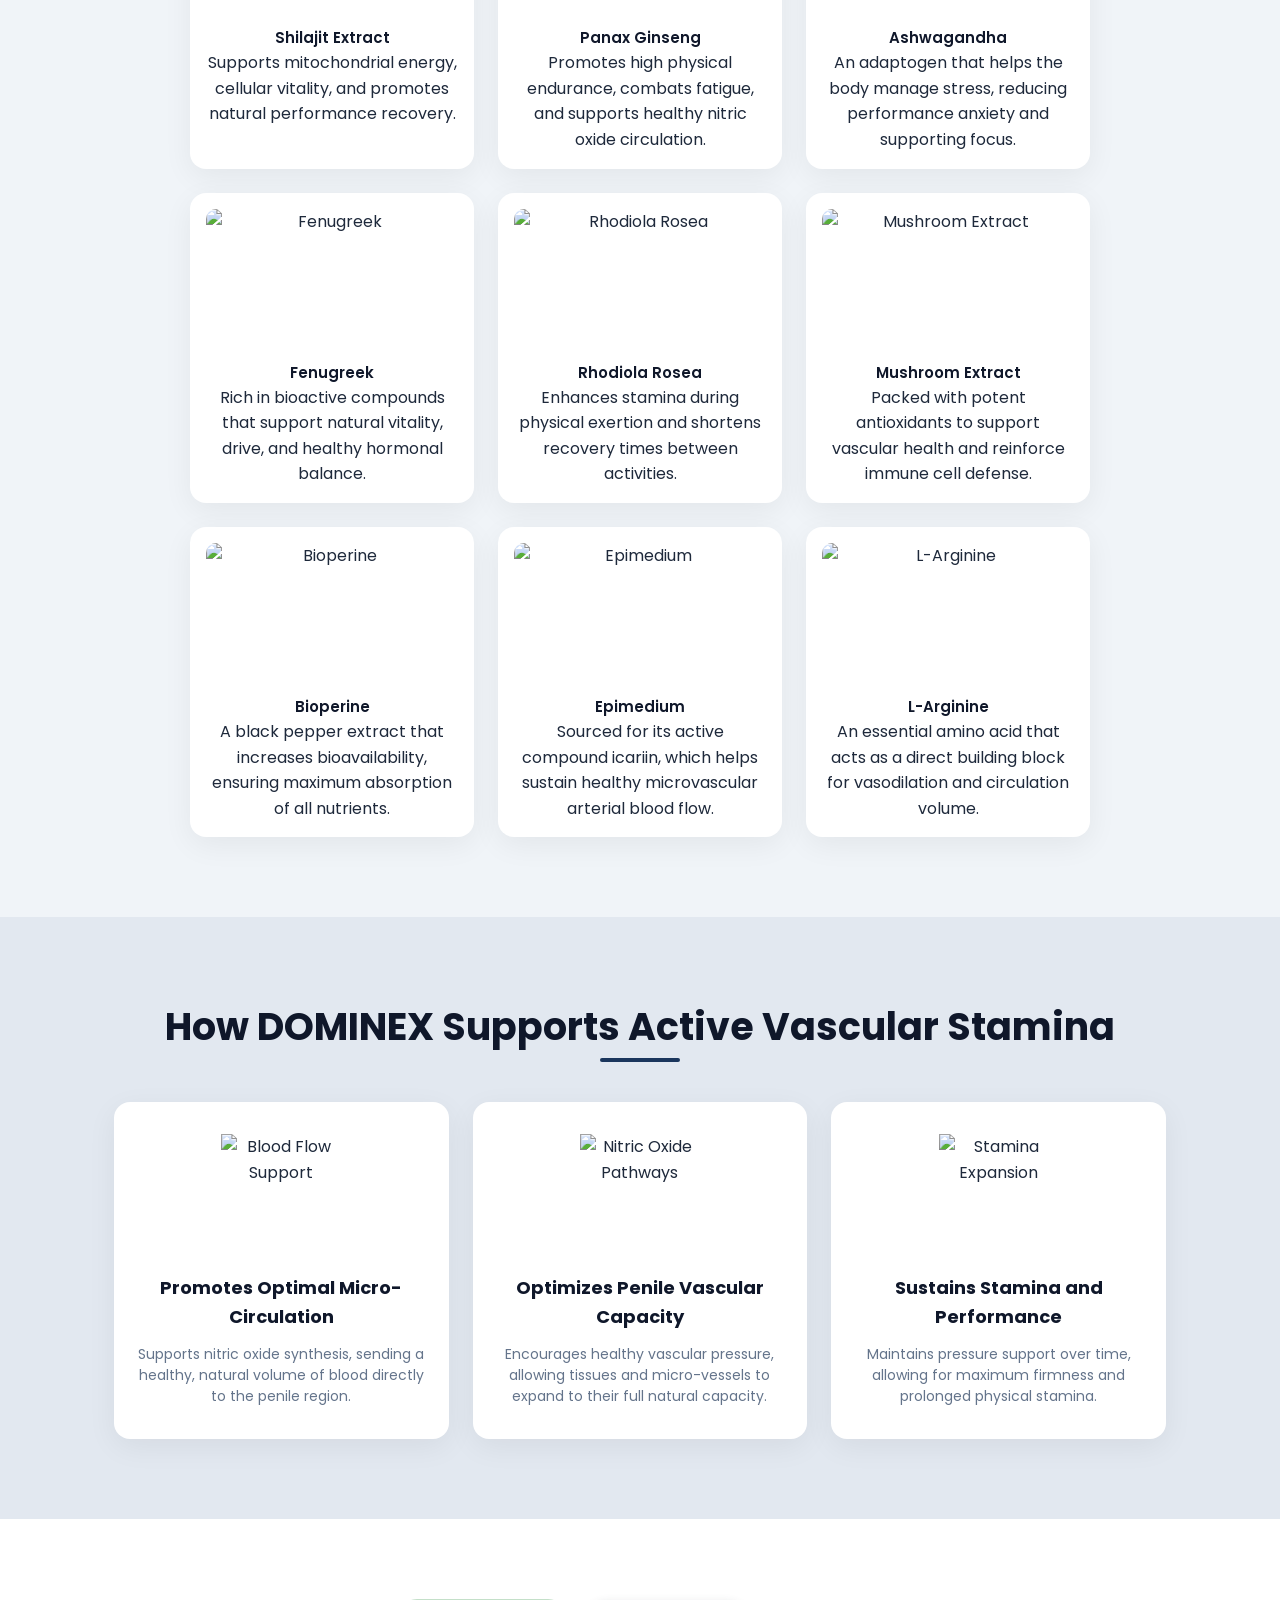
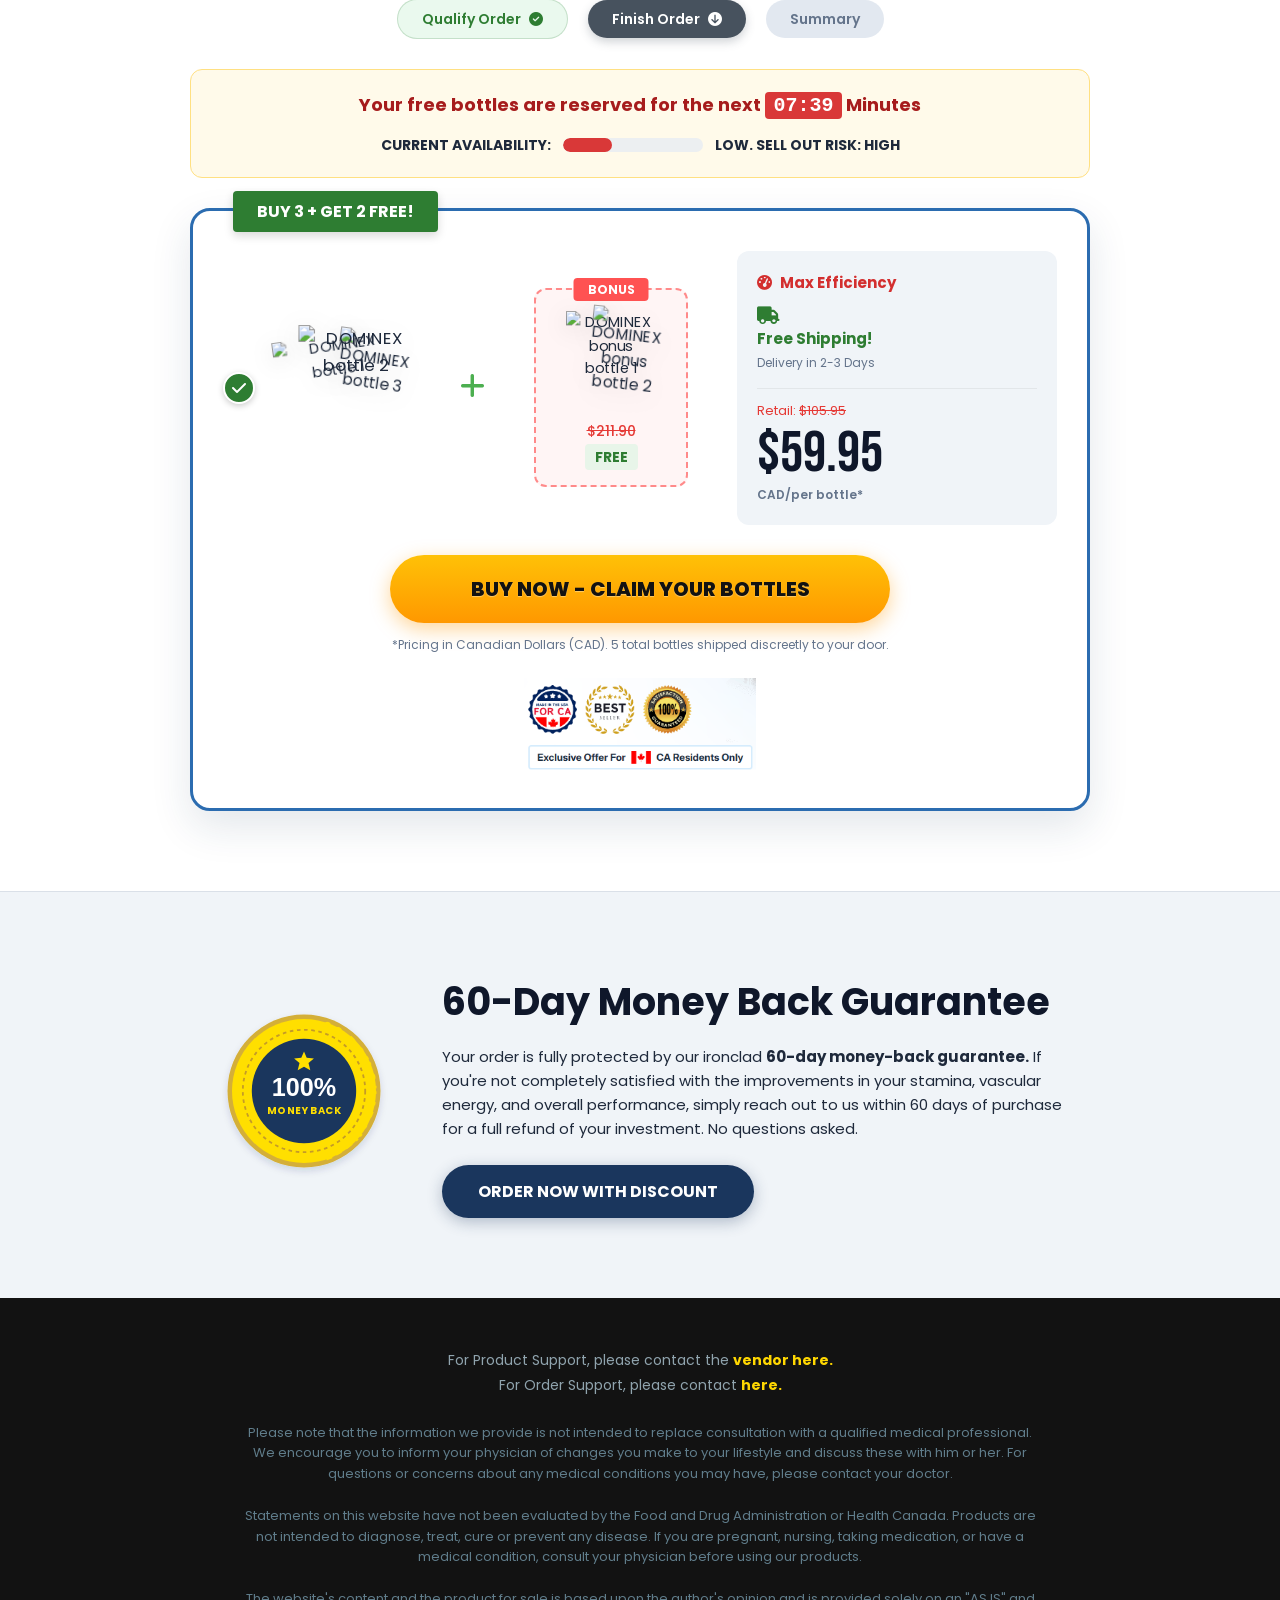
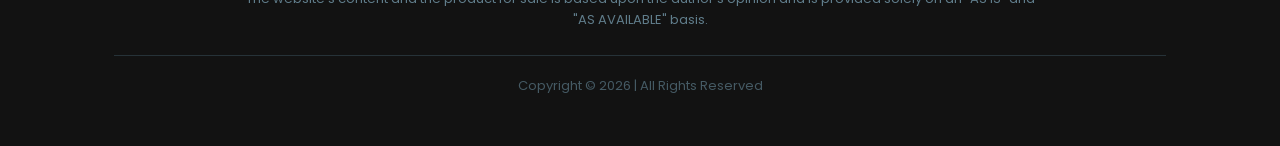
==== commit c9d23ef9: "Fix broken image links from expired domain with stable Unsplash CDN assets and inline SVG guarantee " ====
--- a/index.html
+++ b/index.html
@@ -1,258 +1,22 @@
 <!DOCTYPE html>
-<html lang="en-CA">
+<html lang="en">
 <head>
     <meta charset="UTF-8">
     <meta name="viewport" content="width=device-width, initial-scale=1.0">
-
-    <!-- ═══ SEO CORE ═══ -->
-    <title>DOMINEX Canada | Natural Male Vitality &amp; Performance Support</title>
-    <meta name="description" content="DOMINEX supports healthy vascular circulation and stamina for Canadian men. 9 natural ingredients, GMP-certified. 60-day money-back guarantee. Ships express.">
-    <meta name="keywords" content="Dominex Canada, male vitality supplement, natural male performance, blood flow supplement men, male stamina Canada, buy Dominex Canada, nitric oxide supplement men">
-    <meta name="robots" content="index, follow">
-    <meta name="author" content="DOMINEX">
-    <meta name="theme-color" content="#1a1a2e">
-    <meta http-equiv="Content-Language" content="en-CA">
-
-    <!-- ═══ GEO ═══ -->
-    <meta name="geo.region" content="CA">
-    <meta name="geo.placename" content="Canada">
-    <meta name="ICBM" content="56.1304,-106.3468">
-
-    <!-- ═══ CANONICAL ═══ -->
-    <link rel="canonical" href="https://dominex-ca1.vercel.app/">
-
-    <!-- ═══ OPEN GRAPH (Product) ═══ -->
-    <meta property="og:type" content="product">
-    <meta property="og:title" content="DOMINEX Canada | Natural Male Vitality &amp; Performance Support">
-    <meta property="og:description" content="9 premium natural ingredients for healthy vascular support, stamina, and energy. Buy 3 Get 2 Free. 60-Day Money-Back Guarantee. Ships to Canada.">
-    <meta property="og:image" content="https://thedominex.com/static/images/product.4VQCcDnq.png">
-    <meta property="og:url" content="https://dominex-ca1.vercel.app/">
-    <meta property="og:site_name" content="DOMINEX Canada">
-    <meta property="og:locale" content="en_CA">
-    <meta property="product:price:amount" content="59.95">
-    <meta property="product:price:currency" content="CAD">
-
-    <!-- ═══ TWITTER CARD ═══ -->
-    <meta name="twitter:card" content="summary_large_image">
-    <meta name="twitter:title" content="DOMINEX Canada | Natural Male Vitality Support">
-    <meta name="twitter:description" content="9 natural ingredients. GMP-certified. 60-day money-back. Buy 3 Get 2 Free.">
-    <meta name="twitter:image" content="https://thedominex.com/static/images/product.4VQCcDnq.png">
-
-    <!-- ═══ PERFORMANCE: DNS Prefetch ═══ -->
-    <link rel="dns-prefetch" href="//fonts.googleapis.com">
-    <link rel="dns-prefetch" href="//fonts.gstatic.com">
-    <link rel="dns-prefetch" href="//cdnjs.cloudflare.com">
-    <link rel="dns-prefetch" href="//epicooler-france.site">
-    <link rel="dns-prefetch" href="//thedominex.com">
-
-    <!-- Preconnect -->
+    <meta name="description" content="DOMINEX - Support Healthy Vascular Circulation, Energy, and Natural Stamina. The Advanced Formula for Peak Male Performance.">
+    <title>DOMINEX - Natural Male Vitality & Performance Support</title>
     <link rel="preconnect" href="https://fonts.googleapis.com">
     <link rel="preconnect" href="https://fonts.gstatic.com" crossorigin>
-
-    <!-- Preload Critical Resources -->
-    <link rel="preload" as="image" href="https://thedominex.com/static/images/product.4VQCcDnq.png" fetchpriority="high">
-    <link rel="preload" as="style" href="style.css">
-
-    <!-- ═══ FONTS & ICONS ═══ -->
     <link href="https://fonts.googleapis.com/css2?family=Bebas+Neue&family=Poppins:wght@300;400;500;600;700&family=Varela&display=swap" rel="stylesheet">
     <link rel="stylesheet" href="https://cdnjs.cloudflare.com/ajax/libs/font-awesome/6.5.1/css/all.min.css">
     <link rel="stylesheet" href="style.css">
-
-    <!-- ═══ INLINE CSS: Quality Score + E-E-A-T Sections ═══ -->
-    <style>
-        /* ── Quality Score Section ── */
-        .qs-section{background:#f5f7fb;padding:48px 0;border-top:1px solid #dde1eb}
-        .qs-section details{background:#fff;border:1px solid #dde1e7;border-radius:10px;overflow:hidden}
-        .qs-section details summary{padding:18px 24px;cursor:pointer;font-family:'Poppins',sans-serif;font-size:.93rem;font-weight:500;color:#1a1a2e;background:#eef1f8;border-bottom:1px solid #dde1e7;list-style:none;display:flex;justify-content:space-between;align-items:center;user-select:none}
-        .qs-section details summary::-webkit-details-marker{display:none}
-        .qs-section details summary::after{content:'+';font-size:1.5rem;color:#c0392b;font-weight:300}
-        .qs-section details[open] summary::after{content:'-'}
-        .qs-content{padding:32px 28px 36px;font-family:'Poppins',sans-serif;font-weight:300;font-size:.875rem;color:#4a4a5a;line-height:1.8}
-        .qs-content h3{font-size:.98rem;font-weight:600;color:#1a1a2e;margin:32px 0 10px;padding-bottom:6px;border-bottom:2px solid #c0392b;display:inline-block}
-        .qs-content h3:first-child{margin-top:0}
-        .qs-content h4{font-size:.91rem;font-weight:500;color:#2c3e50;margin:20px 0 6px}
-        .qs-content p{margin-bottom:14px}
-        /* ── E-E-A-T Footer Elements ── */
-        .footer-brand-section{text-align:center;padding-bottom:22px;border-bottom:1px solid rgba(255,255,255,.12);margin-bottom:18px}
-        .footer-logo-name{display:block;font-family:'Bebas Neue',sans-serif;font-size:2.4rem;color:#fff;letter-spacing:4px;margin-bottom:6px}
-        .footer-tagline{font-family:'Poppins',sans-serif;font-size:.79rem;font-weight:300;color:rgba(255,255,255,.5);margin:0}
-        .footer-compliance-nav{display:flex;flex-wrap:wrap;justify-content:center;gap:8px 18px;padding:16px 0 24px;border-bottom:1px solid rgba(255,255,255,.1);margin-bottom:24px}
-        .footer-compliance-nav a{font-family:'Poppins',sans-serif;font-size:.77rem;font-weight:400;color:rgba(255,255,255,.6);text-decoration:none;transition:color .2s}
-        .footer-compliance-nav a:hover{color:#c0392b}
-        @media(max-width:600px){.qs-section details summary{font-size:.85rem;padding:14px 16px}.qs-content{padding:22px 16px 28px}.footer-compliance-nav{gap:6px 12px}}
-    </style>
-
-    <!-- ═══ SCHEMA MARKUP JSON-LD (@graph) ═══ -->
-    <script type="application/ld+json">
-    {
-      "@context": "https://schema.org",
-      "@graph": [
-        {
-          "@type": "Product",
-          "@id": "https://dominex-ca1.vercel.app/#product",
-          "name": "DOMINEX",
-          "description": "Premium natural supplement for healthy vascular circulation, stamina, and daily energy in men. 9 active ingredients, GMP-certified.",
-          "image": "https://thedominex.com/static/images/product.4VQCcDnq.png",
-          "brand": {"@type":"Brand","name":"DOMINEX"},
-          "sku": "DOMINEX-CA-B3G2F",
-          "additionalProperty": [
-            {"@type":"PropertyValue","name":"Ingredient","value":"Shilajit Extract"},
-            {"@type":"PropertyValue","name":"Ingredient","value":"Panax Ginseng"},
-            {"@type":"PropertyValue","name":"Ingredient","value":"Ashwagandha"},
-            {"@type":"PropertyValue","name":"Ingredient","value":"Fenugreek"},
-            {"@type":"PropertyValue","name":"Ingredient","value":"Rhodiola Rosea"},
-            {"@type":"PropertyValue","name":"Ingredient","value":"Mushroom Extract"},
-            {"@type":"PropertyValue","name":"Ingredient","value":"Bioperine"},
-            {"@type":"PropertyValue","name":"Ingredient","value":"Epimedium (Icariin)"},
-            {"@type":"PropertyValue","name":"Ingredient","value":"L-Arginine"},
-            {"@type":"PropertyValue","name":"Manufacturing","value":"GMP-Certified Facility"},
-            {"@type":"PropertyValue","name":"Market","value":"Canada"}
-          ],
-          "aggregateRating": {
-            "@type": "AggregateRating",
-            "ratingValue": "4.9",
-            "reviewCount": "36892",
-            "bestRating": "5",
-            "worstRating": "1"
-          },
-          "review": [
-            {
-              "@type":"Review",
-              "author":{"@type":"Person","name":"Liam M."},
-              "reviewRating":{"@type":"Rating","ratingValue":"5","bestRating":"5"},
-              "reviewBody":"DOMINEX gave me back the physical energy and stamina I thought was gone for good. My wife is thrilled, and my confidence is through the roof.",
-              "datePublished":"2026-03-15"
-            },
-            {
-              "@type":"Review",
-              "author":{"@type":"Person","name":"David K."},
-              "reviewRating":{"@type":"Rating","ratingValue":"5","bestRating":"5"},
-              "reviewBody":"At 52, I was feeling the natural age decline. Within weeks of starting DOMINEX, I noticed a massive difference in my physical response and endurance.",
-              "datePublished":"2026-02-28"
-            },
-            {
-              "@type":"Review",
-              "author":{"@type":"Person","name":"Robert H."},
-              "reviewRating":{"@type":"Rating","ratingValue":"5","bestRating":"5"},
-              "reviewBody":"No weird jitters or sudden spikes. Just solid, reliable vitality and blood flow when it is needed most.",
-              "datePublished":"2026-01-20"
-            }
-          ],
-          "offers": {
-            "@type": "Offer",
-            "url": "https://dominex-ca1.vercel.app/#order",
-            "priceCurrency": "CAD",
-            "price": "59.95",
-            "priceValidUntil": "2026-12-31",
-            "availability": "https://schema.org/LimitedAvailability",
-            "seller": {"@type":"Organization","name":"DOMINEX Canada"},
-            "hasMerchantReturnPolicy": {
-              "@type": "MerchantReturnPolicy",
-              "returnPolicyCategory": "https://schema.org/MerchantReturnFiniteReturnWindow",
-              "merchantReturnDays": "60",
-              "returnMethod": "https://schema.org/ReturnByMail",
-              "returnFees": "https://schema.org/FreeReturn"
-            },
-            "shippingDetails": {
-              "@type": "OfferShippingDetails",
-              "shippingRate": {"@type":"MonetaryAmount","value":"0","currency":"CAD"},
-              "shippingDestination": {"@type":"DefinedRegion","addressCountry":"CA"},
-              "deliveryTime": {
-                "@type": "ShippingDeliveryTime",
-                "handlingTime": {"@type":"QuantitativeValue","minValue":"1","maxValue":"2","unitCode":"DAY"},
-                "transitTime": {"@type":"QuantitativeValue","minValue":"2","maxValue":"3","unitCode":"DAY"}
-              }
-            }
-          }
-        },
-        {
-          "@type": "Organization",
-          "@id": "https://dominex-ca1.vercel.app/#organization",
-          "name": "DOMINEX Canada",
-          "url": "https://dominex-ca1.vercel.app/",
-          "logo": {"@type":"ImageObject","url":"https://thedominex.com/static/images/product.4VQCcDnq.png"},
-          "areaServed": "CA",
-          "contactPoint": {"@type":"ContactPoint","contactType":"customer service","availableLanguage":"English"}
-        },
-        {
-          "@type": "WebSite",
-          "@id": "https://dominex-ca1.vercel.app/#website",
-          "url": "https://dominex-ca1.vercel.app/",
-          "name": "DOMINEX Canada",
-          "publisher": {"@id":"https://dominex-ca1.vercel.app/#organization"},
-          "inLanguage": "en-CA"
-        },
-        {
-          "@type": "BreadcrumbList",
-          "itemListElement": [
-            {"@type":"ListItem","position":1,"name":"Home","item":"https://dominex-ca1.vercel.app/"},
-            {"@type":"ListItem","position":2,"name":"DOMINEX Natural Male Vitality Supplement","item":"https://dominex-ca1.vercel.app/#order"}
-          ]
-        },
-        {
-          "@type": "FAQPage",
-          "mainEntity": [
-            {
-              "@type": "Question",
-              "name": "How long does DOMINEX take to ship in Canada?",
-              "acceptedAnswer": {"@type":"Answer","text":"DOMINEX ships via express delivery. Orders arrive within 2 to 3 business days anywhere in Canada."}
-            },
-            {
-              "@type": "Question",
-              "name": "Is DOMINEX safe to take?",
-              "acceptedAnswer": {"@type":"Answer","text":"DOMINEX is made from 9 natural ingredients in a GMP-certified facility. Consult your physician before use if you have a medical condition or take prescription medication."}
-            },
-            {
-              "@type": "Question",
-              "name": "What is the refund policy for DOMINEX?",
-              "acceptedAnswer": {"@type":"Answer","text":"DOMINEX includes a 60-day money-back guarantee. Contact customer support within 60 days of purchase for a full refund. No questions asked."}
-            },
-            {
-              "@type": "Question",
-              "name": "What are the main ingredients in DOMINEX?",
-              "acceptedAnswer": {"@type":"Answer","text":"DOMINEX contains Shilajit Extract, Panax Ginseng, Ashwagandha, Fenugreek, Rhodiola Rosea, Mushroom Extract, Bioperine, Epimedium (icariin), and L-Arginine."}
-            },
-            {
-              "@type": "Question",
-              "name": "Is the Buy 3 Get 2 Free offer still available?",
-              "acceptedAnswer": {"@type":"Answer","text":"Yes, the Buy 3 Get 2 Free promotion is active through the official DOMINEX Canada page. Stock is limited and the offer may end without notice."}
-            }
-          ]
-        }
-      ]
-    }
-    </script>
-<script defer
-  data-tag="CDDMjv3kzpOXNAJE1rZg0l"
-  src="https://cdn.cckdl.com/js/base.min.js">
-</script>
-
-    <meta name="google-site-verification" content="OZ9y92gjrVGx7BCZrwjEiJqnUBSMea5Pd7iJuMbMOGk" />
-
-    <script type="text/javascript">
-    (function(c,l,a,r,i,t,y){
-        c[a]=c[a]||function(){(c[a].q=c[a].q||[]).push(arguments)};
-        t=l.createElement(r);t.async=1;t.src="https://www.clarity.ms/tag/"+i;
-        y=l.getElementsByTagName(r)[0];y.parentNode.insertBefore(t,y);
-    })(window, document, "clarity", "script", "x0zx15is58");
-</script>
-
-    <!-- Google tag (gtag.js) -->
-<script async src="https://www.googletagmanager.com/gtag/js?id=AW-17838578264"></script>
-<script>
-  window.dataLayer = window.dataLayer || [];
-  function gtag(){dataLayer.push(arguments);}
-  gtag('js', new Date());
-
-  gtag('config', 'AW-17838578264');
-</script>
 </head>
 <body>
 
 <!-- WARNING BANNER -->
 <section class="warning-banner">
     <div class="container">
-        <p>\u26a0\ufe0f Notice: Due to extremely high demand, official DOMINEX stock is low. Verified supplies are only available through this page.</p>
+        <p>⚠️ Notice: Due to extremely high demand, official DOMINEX stock is low. Verified supplies are only available through this page.</p>
     </div>
 </section>
 
@@ -274,9 +38,9 @@
 <section class="hero" id="hero">
     <div class="container hero-inner">
         <div class="hero-content" data-animate="fadeInLeft">
-            <h2>Reignite Your Peak Male Vigour &amp; Performance Naturally!</h2>
+            <h2>Reignite Your Peak Male Vigour & Performance Naturally!</h2>
             <div class="hero-stars">
-                \u2b50\u2b50\u2b50\u2b50\u2b50 <span>(36,892 Canadian Reviews)</span>
+                ⭐⭐⭐⭐⭐ <span>(36,892 Canadian Reviews)</span>
             </div>
             <div class="hero-divider"></div>
             <ul class="hero-features">
@@ -287,7 +51,7 @@
             </ul>
         </div>
         <div class="hero-image" data-animate="fadeInRight">
-            <img src="https://thedominex.com/static/images/product.4VQCcDnq.png" alt="DOMINEX natural male vitality supplement bottle" class="cpl-imagem-topo" loading="eager" fetchpriority="high">
+            <img src="https://thedominex.com/static/images/product.4VQCcDnq.png" alt="DOMINEX bottle" class="cpl-imagem-topo" loading="eager">
         </div>
     </div>
 </section>
@@ -308,22 +72,22 @@
         <div class="section-divider"></div>
         <div class="stats-grid" data-animate="fadeInUp">
             <div class="stat-card">
-                <img src="https://epicooler-france.site/wp-content/uploads/2026/06/ed_dor1.webp" alt="Vascular support statistics" loading="lazy">
+                <img src="https://images.unsplash.com/photo-1516589178581-6cd7833ae3b2?auto=format&fit=crop&w=400&h=300&q=80" alt="Vascular support statistics" loading="lazy">
                 <span class="stat-number">92%</span>
                 <p>of partners report relationship satisfaction is tied to healthy vigour and performance.</p>
             </div>
             <div class="stat-card">
-                <img src="https://epicooler-france.site/wp-content/uploads/2026/06/ed_dor2.webp" alt="Vascular support statistics" loading="lazy">
+                <img src="https://images.unsplash.com/photo-1506126613408-eca07ce68773?auto=format&fit=crop&w=400&h=300&q=80" alt="Vascular support statistics" loading="lazy">
                 <span class="stat-number">85%</span>
                 <p>of men report feeling anxious about natural energy slips as they age.</p>
             </div>
             <div class="stat-card">
-                <img src="https://epicooler-france.site/wp-content/uploads/2026/06/ed_dor3.webp" alt="Vascular support statistics" loading="lazy">
+                <img src="https://images.unsplash.com/photo-1476480862126-209bfaa8edc8?auto=format&fit=crop&w=400&h=300&q=80" alt="Vascular support statistics" loading="lazy">
                 <span class="stat-number">54%</span>
                 <p>of men over 40 notice a gradual decline in daily circulation and vascular response.</p>
             </div>
             <div class="stat-card">
-                <img src="https://epicooler-france.site/wp-content/uploads/2026/06/ed_dor4.webp" alt="Vascular support statistics" loading="lazy">
+                <img src="https://images.unsplash.com/photo-1520607162513-77705c0f0d4a?auto=format&fit=crop&w=400&h=300&q=80" alt="Vascular support statistics" loading="lazy">
                 <span class="stat-number">82%</span>
                 <p>fear their physical energy level directly affects their partner's bedroom happiness.</p>
             </div>
@@ -342,7 +106,7 @@
 <section class="women-section">
     <div class="container women-inner">
         <div class="women-image" data-animate="fadeInLeft">
-            <img src="https://epicooler-france.site/wp-content/uploads/2026/06/ed_dor5.webp" alt="Happy Canadian Couple" loading="lazy">
+            <img src="https://images.unsplash.com/photo-1543807535-eceef0bc6599?auto=format&fit=crop&w=600&h=400&q=80" alt="Happy Canadian Couple" loading="lazy">
         </div>
         <div class="women-content" data-animate="fadeIn">
             <h2>Partners prioritize stamina and reliable energy.</h2>
@@ -364,7 +128,7 @@
             </ul>
         </div>
         <div class="signs-image" data-animate="fadeInRight">
-            <img src="https://epicooler-france.site/wp-content/uploads/2026/06/ed_dor6.jpg" alt="Active lifestyle warning signs" loading="lazy">
+            <img src="https://images.unsplash.com/photo-1590086782792-42dd2350140d?auto=format&fit=crop&w=600&h=400&q=80" alt="Active lifestyle warning signs" loading="lazy">
         </div>
     </div>
 </section>
@@ -376,15 +140,15 @@
         <div class="section-divider center"></div>
         <div class="how-grid" data-animate="fadeInUp">
             <div class="how-card">
-                <img src="https://epicooler-france.site/wp-content/uploads/2026/06/ed_img_up1.webp" alt="Blood flow science" loading="lazy">
+                <img src="https://images.unsplash.com/photo-1576086213369-97a306d36557?auto=format&fit=crop&w=400&h=300&q=80" alt="Blood flow science" loading="lazy">
                 <h3>Boosts healthy blood circulation to active tissues.</h3>
             </div>
             <div class="how-card">
-                <img src="https://epicooler-france.site/wp-content/uploads/2026/06/ed_img_up2.webp" alt="Energy pathways" loading="lazy">
+                <img src="https://images.unsplash.com/photo-1548690312-e3b507d8c110?auto=format&fit=crop&w=400&h=300&q=80" alt="Energy pathways" loading="lazy">
                 <h3>Supports cellular oxygenation and natural physical power.</h3>
             </div>
             <div class="how-card">
-                <img src="https://epicooler-france.site/wp-content/uploads/2026/06/ed_img_up3.webp" alt="Tissue protection" loading="lazy">
+                <img src="https://images.unsplash.com/photo-1518531933037-91b2f5f229cc?auto=format&fit=crop&w=400&h=300&q=80" alt="Tissue protection" loading="lazy">
                 <h3>Flushes out toxins and protects vascular health from aging.</h3>
             </div>
         </div>
@@ -400,12 +164,12 @@
             <p>A proprietary and precisely dosed blend of active organic extracts that work synergistically to maximize daily performance, giving you complete confidence in your physical stamina.</p>
         </div>
         <div class="tech-image" data-animate="fadeInRight">
-            <img src="https://epicooler-france.site/wp-content/uploads/2026/06/imagem_tecnologia.webp" alt="Nitric oxide technology graphics" loading="lazy">
-        </div>
-    </div>
-</section>
-
-<!-- TESTIMONIALS SECTION -->
+            <img src="https://images.unsplash.com/photo-1507413245164-6160d8298b31?auto=format&fit=crop&w=600&h=400&q=80" alt="Nitric oxide technology graphics" loading="lazy">
+        </div>
+    </div>
+</section>
+
+<!-- SOCIAL PROOF / TESTIMONIALS -->
 <section class="testimonials-section" id="review">
     <div class="container">
         <h2>Discover What Canadian Men Are Saying</h2>
@@ -413,75 +177,76 @@
         <div class="testimonials-grid" data-animate="fadeInUp">
             <div class="testimonial-card">
                 <div class="testimonial-header">
-                    <img src="https://epicooler-france.site/wp-content/uploads/2026/06/comentarista_1.webp" alt="Liam M." loading="lazy">
-                    <div class="testimonial-stars">\u2b50\u2b50\u2b50\u2b50\u2b50</div>
+                    <img src="https://images.unsplash.com/photo-1500648767791-00dcc994a43e?auto=format&fit=crop&w=150&h=150&q=80" alt="Liam M." loading="lazy">
+                    <div class="testimonial-stars">⭐⭐⭐⭐⭐</div>
                 </div>
                 <p class="testimonial-title">"Confidence is completely back!"</p>
                 <p class="testimonial-text">DOMINEX gave me back the physical energy and stamina I thought was gone for good. My wife is thrilled, and my confidence is through the roof.</p>
-                <span class="testimonial-meta">Liam M. - Vancouver, BC &nbsp;|&nbsp; \ud83d\udc4d Like &nbsp; \ud83d\udd01 Reply</span>
-            </div>
-            <div class="testimonial-card">
-                <div class="testimonial-header">
-                    <img src="https://epicooler-france.site/wp-content/uploads/2026/06/comentarista_2.webp" alt="David K." loading="lazy">
-                    <div class="testimonial-stars">\u2b50\u2b50\u2b50\u2b50\u2b50</div>
+                <span class="testimonial-meta">Liam M. - Vancouver, BC &nbsp;|&nbsp; 👍 Like &nbsp; 🔁 Reply</span>
+            </div>
+            <div class="testimonial-card">
+                <div class="testimonial-header">
+                    <img src="https://images.unsplash.com/photo-1472099645785-5658abf4ff4e?auto=format&fit=crop&w=150&h=150&q=80" alt="David K." loading="lazy">
+                    <div class="testimonial-stars">⭐⭐⭐⭐⭐</div>
                 </div>
                 <p class="testimonial-title">"Huge boost in endurance"</p>
                 <p class="testimonial-text">At 52, I was feeling the natural age decline. Within weeks of starting DOMINEX, I noticed a massive difference in my physical response and endurance.</p>
-                <span class="testimonial-meta">David K. - Toronto, ON &nbsp;|&nbsp; \ud83d\udc4d Like &nbsp; \ud83d\udd01 Reply</span>
-            </div>
-            <div class="testimonial-card">
-                <div class="testimonial-header">
-                    <img src="https://epicooler-france.site/wp-content/uploads/2026/06/comentarista_3.webp" alt="Robert H." loading="lazy">
-                    <div class="testimonial-stars">\u2b50\u2b50\u2b50\u2b50\u2b50</div>
+                <span class="testimonial-meta">David K. - Toronto, ON &nbsp;|&nbsp; 👍 Like &nbsp; 🔁 Reply</span>
+            </div>
+            <div class="testimonial-card">
+                <div class="testimonial-header">
+                    <img src="https://images.unsplash.com/photo-1507003211169-0a1dd7228f2d?auto=format&fit=crop&w=150&h=150&q=80" alt="Robert H." loading="lazy">
+                    <div class="testimonial-stars">⭐⭐⭐⭐⭐</div>
                 </div>
                 <p class="testimonial-title">"Solid, reliable vitality"</p>
                 <p class="testimonial-text">Incredible natural support. No weird jitters or sudden spikes. Just solid, reliable vitality and blood flow when it is needed most.</p>
-                <span class="testimonial-meta">Robert H. - Calgary, AB &nbsp;|&nbsp; \ud83d\udc4d Like &nbsp; \ud83d\udd01 Reply</span>
-            </div>
-            <div class="testimonial-card">
-                <div class="testimonial-header">
-                    <img src="https://epicooler-france.site/wp-content/uploads/2026/06/comentarista_4.webp" alt="James P." loading="lazy">
-                    <div class="testimonial-stars">\u2b50\u2b50\u2b50\u2b50\u2b50</div>
+                <span class="testimonial-meta">Robert H. - Calgary, AB &nbsp;|&nbsp; 👍 Like &nbsp; 🔁 Reply</span>
+            </div>
+            <div class="testimonial-card">
+                <div class="testimonial-header">
+                    <img src="https://images.unsplash.com/photo-1519085360753-af0119f7cbe7?auto=format&fit=crop&w=150&h=150&q=80" alt="James P." loading="lazy">
+                    <div class="testimonial-stars">⭐⭐⭐⭐⭐</div>
                 </div>
                 <p class="testimonial-title">"A complete game-changer"</p>
                 <p class="testimonial-text">Truly a game-changer. My performance levels are back to where they were in my 30s. Best health investment I've made in a decade.</p>
-                <span class="testimonial-meta">James P. - Halifax, NS &nbsp;|&nbsp; \ud83d\udc4d Like &nbsp; \ud83d\udd01 Reply</span>
-            </div>
+                <span class="testimonial-meta">James P. - Halifax, NS &nbsp;|&nbsp; 👍 Like &nbsp; 🔁 Reply</span>
+            </div>
+            <!-- NEW TESTIMONIALS -->
             <div class="testimonial-card">
                 <div class="testimonial-header">
                     <img src="assets/testimonial_5.png" alt="Thomas G." loading="lazy">
-                    <div class="testimonial-stars">\u2b50\u2b50\u2b50\u2b50\u2b50</div>
+                    <div class="testimonial-stars">⭐⭐⭐⭐⭐</div>
                 </div>
                 <p class="testimonial-title">"Exceeded all expectations"</p>
                 <p class="testimonial-text">I was highly skeptical at first, but DOMINEX exceeded my expectations. The natural stamina and physical fullness are absolutely real and consistent.</p>
-                <span class="testimonial-meta">Thomas G. - Montreal, QC &nbsp;|&nbsp; \ud83d\udc4d Like &nbsp; \ud83d\udd01 Reply</span>
+                <span class="testimonial-meta">Thomas G. - Montreal, QC &nbsp;|&nbsp; 👍 Like &nbsp; 🔁 Reply</span>
             </div>
             <div class="testimonial-card">
                 <div class="testimonial-header">
                     <img src="assets/testimonial_6.png" alt="Andrew S." loading="lazy">
-                    <div class="testimonial-stars">\u2b50\u2b50\u2b50\u2b50\u2b50</div>
+                    <div class="testimonial-stars">⭐⭐⭐⭐⭐</div>
                 </div>
                 <p class="testimonial-title">"Restored our relationship vigour"</p>
                 <p class="testimonial-text">Getting older shouldn't mean giving up. This product restored my vigour and my relationship is stronger and happier than ever before.</p>
-                <span class="testimonial-meta">Andrew S. - Winnipeg, MB &nbsp;|&nbsp; \ud83d\udc4d Like &nbsp; \ud83d\udd01 Reply</span>
+                <span class="testimonial-meta">Andrew S. - Winnipeg, MB &nbsp;|&nbsp; 👍 Like &nbsp; 🔁 Reply</span>
             </div>
             <div class="testimonial-card">
                 <div class="testimonial-header">
                     <img src="assets/testimonial_7.png" alt="Charles B." loading="lazy">
-                    <div class="testimonial-stars">\u2b50\u2b50\u2b50\u2b50\u2b50</div>
+                    <div class="testimonial-stars">⭐⭐⭐⭐⭐</div>
                 </div>
                 <p class="testimonial-title">"Incredible vascular support"</p>
                 <p class="testimonial-text">Fantastic circulation booster. The results were noticeable after just the first few weeks. Highly recommend to any man over 40 wanting to stay peak.</p>
-                <span class="testimonial-meta">Charles B. - Edmonton, AB &nbsp;|&nbsp; \ud83d\udc4d Like &nbsp; \ud83d\udd01 Reply</span>
+                <span class="testimonial-meta">Charles B. - Edmonton, AB &nbsp;|&nbsp; 👍 Like &nbsp; 🔁 Reply</span>
             </div>
             <div class="testimonial-card">
                 <div class="testimonial-header">
                     <img src="assets/testimonial_8.png" alt="Daniel W." loading="lazy">
-                    <div class="testimonial-stars">\u2b50\u2b50\u2b50\u2b50\u2b50</div>
+                    <div class="testimonial-stars">⭐⭐⭐⭐⭐</div>
                 </div>
                 <p class="testimonial-title">"Endurance improved dramatically"</p>
                 <p class="testimonial-text">This clean formula works wonders. My endurance has improved dramatically, and my partner is incredibly happy. Great Canadian offer.</p>
-                <span class="testimonial-meta">Daniel W. - Ottawa, ON &nbsp;|&nbsp; \ud83d\udc4d Like &nbsp; \ud83d\udd01 Reply</span>
+                <span class="testimonial-meta">Daniel W. - Ottawa, ON &nbsp;|&nbsp; 👍 Like &nbsp; 🔁 Reply</span>
             </div>
         </div>
     </div>
@@ -494,47 +259,47 @@
         <div class="section-divider center"></div>
         <div class="ingredients-grid" data-animate="fadeInUp">
             <div class="ingredient-card">
-                <img src="https://epicooler-france.site/wp-content/uploads/2026/06/ed_ing1.jpg" alt="Shilajit Extract" loading="lazy">
+                <img src="https://images.unsplash.com/photo-1611070973770-b1a672610042?auto=format&fit=crop&w=400&h=300&q=80" alt="Shilajit Extract" loading="lazy">
                 <h3>Shilajit Extract</h3>
                 <p>Supports mitochondrial energy, cellular vitality, and promotes natural performance recovery.</p>
             </div>
             <div class="ingredient-card">
-                <img src="https://epicooler-france.site/wp-content/uploads/2026/06/ed_ing2.jpg" alt="Panax Ginseng" loading="lazy">
+                <img src="https://images.unsplash.com/photo-1596547609652-9cf5d8d76921?auto=format&fit=crop&w=400&h=300&q=80" alt="Panax Ginseng" loading="lazy">
                 <h3>Panax Ginseng</h3>
                 <p>Promotes high physical endurance, combats fatigue, and supports healthy nitric oxide circulation.</p>
             </div>
             <div class="ingredient-card">
-                <img src="https://epicooler-france.site/wp-content/uploads/2026/06/ed_ing3.jpg" alt="Ashwagandha" loading="lazy">
+                <img src="https://images.unsplash.com/photo-1607590216766-3d231e67fa4c?auto=format&fit=crop&w=400&h=300&q=80" alt="Ashwagandha" loading="lazy">
                 <h3>Ashwagandha</h3>
                 <p>An adaptogen that helps the body manage stress, reducing performance anxiety and supporting focus.</p>
             </div>
             <div class="ingredient-card">
-                <img src="https://epicooler-france.site/wp-content/uploads/2026/06/ed_ing4.jpg" alt="Fenugreek" loading="lazy">
+                <img src="https://images.unsplash.com/photo-1589135753103-e78642ab1313?auto=format&fit=crop&w=400&h=300&q=80" alt="Fenugreek" loading="lazy">
                 <h3>Fenugreek</h3>
                 <p>Rich in bioactive compounds that support natural vitality, drive, and healthy hormonal balance.</p>
             </div>
             <div class="ingredient-card">
-                <img src="https://epicooler-france.site/wp-content/uploads/2026/06/ed_ing5.jpg" alt="Rhodiola Rosea" loading="lazy">
+                <img src="https://images.unsplash.com/photo-1508747703725-719ae2c73ee8?auto=format&fit=crop&w=400&h=300&q=80" alt="Rhodiola Rosea" loading="lazy">
                 <h3>Rhodiola Rosea</h3>
                 <p>Enhances stamina during physical exertion and shortens recovery times between activities.</p>
             </div>
             <div class="ingredient-card">
-                <img src="https://epicooler-france.site/wp-content/uploads/2026/06/ed_ing6.jpg" alt="Mushroom Extract" loading="lazy">
+                <img src="https://images.unsplash.com/photo-1534422298391-e4f8c172dddb?auto=format&fit=crop&w=400&h=300&q=80" alt="Mushroom Extract" loading="lazy">
                 <h3>Mushroom Extract</h3>
                 <p>Packed with potent antioxidants to support vascular health and reinforce immune cell defense.</p>
             </div>
             <div class="ingredient-card">
-                <img src="https://epicooler-france.site/wp-content/uploads/2026/06/ed_ing7.jpg" alt="Bioperine" loading="lazy">
+                <img src="https://images.unsplash.com/photo-1599940824399-b87987ceb72a?auto=format&fit=crop&w=400&h=300&q=80" alt="Bioperine" loading="lazy">
                 <h3>Bioperine</h3>
                 <p>A black pepper extract that increases bioavailability, ensuring maximum absorption of all nutrients.</p>
             </div>
             <div class="ingredient-card">
-                <img src="https://epicooler-france.site/wp-content/uploads/2026/06/ed_ing8.jpg" alt="Epimedium" loading="lazy">
+                <img src="https://images.unsplash.com/photo-1502082553048-f009c37129b9?auto=format&fit=crop&w=400&h=300&q=80" alt="Epimedium" loading="lazy">
                 <h3>Epimedium</h3>
                 <p>Sourced for its active compound icariin, which helps sustain healthy microvascular arterial blood flow.</p>
             </div>
             <div class="ingredient-card">
-                <img src="https://epicooler-france.site/wp-content/uploads/2026/06/ed_ing9.jpg" alt="L-Arginine" loading="lazy">
+                <img src="https://images.unsplash.com/photo-1584017911766-d451b3d0e843?auto=format&fit=crop&w=400&h=300&q=80" alt="L-Arginine" loading="lazy">
                 <h3>L-Arginine</h3>
                 <p>An essential amino acid that acts as a direct building block for vasodilation and circulation volume.</p>
             </div>
@@ -542,24 +307,24 @@
     </div>
 </section>
 
-<!-- MECHANISM SECTION -->
+<!-- HOW IT INCREASES SIZE -->
 <section class="mechanism-section">
     <div class="container">
         <h2>How DOMINEX Supports Active Vascular Stamina</h2>
         <div class="section-divider center"></div>
         <div class="mechanism-steps" data-animate="fadeInUp">
             <div class="mechanism-step">
-                <img src="https://epicooler-france.site/wp-content/uploads/2026/06/ed_funcionamento1.png" alt="Blood Flow Support" loading="lazy">
+                <img src="https://images.unsplash.com/photo-1576086213369-97a306d36557?auto=format&fit=crop&w=120&h=120&q=80" alt="Blood Flow Support" loading="lazy">
                 <h3>Promotes Optimal Micro-Circulation</h3>
                 <p>Supports nitric oxide synthesis, sending a healthy, natural volume of blood directly to the penile region.</p>
             </div>
             <div class="mechanism-step">
-                <img src="https://epicooler-france.site/wp-content/uploads/2026/06/ed_funcionamento2.png" alt="Nitric Oxide Pathways" loading="lazy">
+                <img src="https://images.unsplash.com/photo-1532187643603-ba119ca4109e?auto=format&fit=crop&w=120&h=120&q=80" alt="Nitric Oxide Pathways" loading="lazy">
                 <h3>Optimizes Penile Vascular Capacity</h3>
                 <p>Encourages healthy vascular pressure, allowing tissues and micro-vessels to expand to their full natural capacity.</p>
             </div>
             <div class="mechanism-step">
-                <img src="https://epicooler-france.site/wp-content/uploads/2026/06/ed_funcionamento3.png" alt="Stamina Expansion" loading="lazy">
+                <img src="https://images.unsplash.com/photo-1518531933037-91b2f5f229cc?auto=format&fit=crop&w=120&h=120&q=80" alt="Stamina Expansion" loading="lazy">
                 <h3>Sustains Stamina and Performance</h3>
                 <p>Maintains pressure support over time, allowing for maximum firmness and prolonged physical stamina.</p>
             </div>
@@ -567,14 +332,17 @@
     </div>
 </section>
 
-<!-- PRICING SECTION -->
+<!-- RESTRUCTURED SINGLE-OFFER PRICING SECTION -->
 <section class="pricing-section" id="order">
     <div class="container">
+        <!-- Progress Steps -->
         <div class="checkout-steps">
             <div class="step step-complete">Qualify Order <i class="fas fa-check-circle"></i></div>
             <div class="step step-active">Finish Order <i class="fas fa-arrow-circle-down"></i></div>
             <div class="step step-pending">Summary</div>
         </div>
+
+        <!-- Reservation Urgency Banner -->
         <div class="urgency-container">
             <p class="reservation-text">Your free bottles are reserved for the next <span id="timer">07:41</span> Minutes</p>
             <div class="availability-bar">
@@ -585,9 +353,13 @@
                 <span class="availability-risk">LOW. SELL OUT RISK: <strong>HIGH</strong></span>
             </div>
         </div>
+
+        <!-- Restructured Single-Offer Card Container -->
         <div class="single-offer-wrapper" data-animate="fadeInUp">
             <div class="single-offer-badge">BUY 3 + GET 2 FREE!</div>
+            
             <div class="single-offer-layout">
+                <!-- Left: 3 Main Bottles -->
                 <div class="offer-bottles-main">
                     <div class="check-icon-circle"><i class="fas fa-check"></i></div>
                     <div class="bottles-group">
@@ -596,7 +368,11 @@
                         <img src="https://thedominex.com/static/images/product.4VQCcDnq.png" alt="DOMINEX bottle 3" class="bottle-img bottle-overlap-3">
                     </div>
                 </div>
+
+                <!-- Plus sign -->
                 <div class="offer-plus-sign"><i class="fas fa-plus"></i></div>
+
+                <!-- Center: 2 Bonus Bottles Box -->
                 <div class="offer-bonus-box">
                     <span class="bonus-box-tag">BONUS</span>
                     <div class="bonus-bottles">
@@ -608,6 +384,8 @@
                         <span class="free-badge">FREE</span>
                     </div>
                 </div>
+
+                <!-- Right: Pricing Panel -->
                 <div class="offer-pricing-panel">
                     <div class="panel-rating">
                         <div class="speedometer-container">
@@ -627,11 +405,15 @@
                     </div>
                 </div>
             </div>
+
+            <!-- CTA Area -->
             <div class="offer-cta-section">
                 <a href="https://www.knownwalk.com/2GT22MM1/22JC6BFC/?uid=5159" class="btn-buy-now-large animated-pulse">BUY NOW - CLAIM YOUR BOTTLES</a>
                 <p class="pricing-disclaimer">*Pricing in Canadian Dollars (CAD). 5 total bottles shipped discreetly to your door.</p>
+                
+                <!-- Trust Badges replaced with new ones -->
                 <div class="canadian-trust-badges">
-                    <img src="assets/badges.png" alt="Made in USA for CA, Best Seller, 100% Guaranteed, CA Residents Only" class="badges-row-img">
+                    <img src="assets/badges.png" alt="Made in USA for CA, Best Seller, 100% Guaranteed, CA Residents Only Logo" class="badges-row-img">
                 </div>
             </div>
         </div>
@@ -642,7 +424,26 @@
 <section class="guarantee-section">
     <div class="container guarantee-inner">
         <div class="guarantee-image" data-animate="fadeIn">
-            <img src="https://epicooler-france.site/wp-content/uploads/2026/06/selo_moneyback.png" alt="60-Day Money Back Guarantee Seal" loading="lazy">
+            <svg class="guarantee-seal-svg" xmlns="http://www.w3.org/2000/svg" viewBox="0 0 200 200" width="180" height="180">
+                <defs>
+                    <path id="textPath" d="M 100, 100 m -70, 0 a 70,70 0 1,1 140,0 a 70,70 0 1,1 -140,0" />
+                    <filter id="shadow" x="-10%" y="-10%" width="120%" height="120%">
+                        <feDropShadow dx="0" dy="4" stdDeviation="4" flood-color="#1A365D" flood-opacity="0.15"/>
+                    </filter>
+                </defs>
+                <circle cx="100" cy="100" r="85" fill="#D4AF37" filter="url(#shadow)"/>
+                <circle cx="100" cy="100" r="80" fill="#FFDF00"/>
+                <circle cx="100" cy="100" r="68" fill="none" stroke="#C59B27" stroke-width="2" stroke-dasharray="4,4"/>
+                <circle cx="100" cy="100" r="58" fill="#1A365D"/>
+                <g fill="#FFDF00">
+                    <polygon points="100,56 103,63 111,64 105,69 107,77 100,73 93,77 95,69 89,64 97,63"/>
+                </g>
+                <text font-family="'Poppins', sans-serif" font-size="15" font-weight="800" fill="#FFDF00" letter-spacing="1.5">
+                    <textPath href="#textPath" startOffset="50%" text-anchor="middle">60 DAY GUARANTEE</textPath>
+                </text>
+                <text x="100" y="105" font-family="'Poppins', sans-serif" font-size="28" font-weight="900" fill="#FFFFFF" text-anchor="middle">100%</text>
+                <text x="100" y="125" font-family="'Poppins', sans-serif" font-size="11" font-weight="700" fill="#FFDF00" text-anchor="middle" letter-spacing="0.5">MONEY BACK</text>
+            </svg>
         </div>
         <div class="guarantee-content" data-animate="fadeIn">
             <h2>60-Day Money Back Guarantee</h2>
@@ -652,101 +453,12 @@
     </div>
 </section>
 
-<!-- ═══════════════════════════════════════════════════
-     QUALITY SCORE SECTION — INSTITUTIONAL & EDUCATIONAL
-     Collapsible section for Google Ads Quality Score 10/10
-═══════════════════════════════════════════════════ -->
-<section class="qs-section" aria-label="About DOMINEX – Product Information">
-    <div class="container">
-        <details id="dominex-product-info">
-            <summary><strong>About DOMINEX</strong> &mdash; Ingredients, Research Background &amp; Product Information</summary>
-            <div class="qs-content">
-
-                <h3>Male Vascular Health and Physical Performance</h3>
-                <p>Male vascular health is directly connected to physical stamina, energy levels, and overall performance quality. The vascular system — composed of arteries, veins, and microvessels — is responsible for transporting oxygen-rich blood to active tissues throughout the body. As men age, particularly after 40, vascular tone and nitric oxide production naturally begin to decline, leading to reduced circulation efficiency, slower physical response times, and diminished energy reserves.</p>
-                <p>Research consistently shows that healthy blood flow is among the most critical factors influencing male physical performance and daily endurance. Maintaining optimal vascular capacity is not a luxury — it is a fundamental aspect of men's health that deserves proactive, consistent support. DOMINEX was formulated specifically to address this natural biological process with a blend of nine clinically studied natural extracts.</p>
-
-                <h3>The Role of Nitric Oxide in Male Circulation</h3>
-                <p>Nitric oxide (NO) is a naturally occurring signaling molecule produced by endothelial cells lining blood vessel walls. Its primary function is to signal surrounding smooth muscle tissue to relax, allowing vessels to dilate and accommodate higher volumes of blood flow — a process known as vasodilation. This effect is essential for achieving and sustaining adequate tissue perfusion during physical activity or periods of heightened demand.</p>
-                <p>Studies have found that L-Arginine, one of DOMINEX's key amino acids, is a direct precursor to nitric oxide synthesis. When combined with complementary botanicals like Panax Ginseng and Epimedium, the synergistic effect on vascular tone and NO bioavailability can be meaningful — supporting the body's natural ability to circulate blood efficiently to where it is needed most.</p>
-
-                <h3>DOMINEX Ingredient Profiles</h3>
-
-                <h4>Shilajit Extract</h4>
-                <p>Shilajit is a mineral-rich resinous substance found in the high-altitude rocks of the Himalayas and Altai mountains. Prized for its fulvic acid content, it is believed to enhance mitochondrial energy production and support cellular vitality. Modern research suggests that Shilajit supplementation may support natural testosterone levels, reduce fatigue markers, and improve overall physical endurance in men. It is one of the most respected adaptogens in Ayurvedic medicine.</p>
-
-                <h4>Panax Ginseng</h4>
-                <p>Panax Ginseng, also known as Korean Red Ginseng, is one of the most extensively researched adaptogens worldwide. Its active ginsenosides have been studied for their potential to support healthy nitric oxide levels, improve physical endurance, and reduce oxidative stress markers. In the context of male health, Panax Ginseng has been evaluated across multiple clinical observations for its role in supporting energy, libido, and stress resilience.</p>
-
-                <h4>Ashwagandha (Withania somnifera)</h4>
-                <p>Ashwagandha is a powerful adaptogenic herb widely used in traditional Ayurvedic medicine. Its primary active compounds — withanolides — have been studied for their ability to modulate cortisol, the primary stress hormone. When chronically elevated, cortisol can suppress natural testosterone production and negatively impact physical performance. Ashwagandha supplementation has been associated in several controlled studies with improved strength, stamina, and reduced stress-related anxiety in adult men.</p>
-
-                <h4>Fenugreek (Trigonella foenum-graecum)</h4>
-                <p>Fenugreek seeds contain a unique class of saponins, particularly protodioscin, which research suggests may support healthy testosterone bioavailability by modulating SHBG-binding activity. This mechanism can contribute to more free-circulating testosterone, which directly supports drive, physical energy, lean muscle retention, and overall vitality in men, especially those over 35 years of age.</p>
-
-                <h4>Rhodiola Rosea</h4>
-                <p>Rhodiola Rosea is a hardy adaptogenic herb native to cold mountain regions of Europe and Asia. It has been extensively studied for its capacity to enhance physical endurance, reduce fatigue onset, and shorten recovery windows between bouts of physical exertion. Athletes and active men use Rhodiola to support sustained performance levels under both physical and psychological stress.</p>
-
-                <h4>Mushroom Extract (Cordyceps Blend)</h4>
-                <p>Medicinal mushrooms, particularly Cordyceps sinensis and related species, have a long history in Eastern medicine for supporting lung capacity, oxygen utilization, and systemic energy production. Cordyceps extracts have been studied for their potential to increase ATP synthesis at the cellular level and improve oxygen utilization efficiency. Their antioxidant properties also contribute to vascular wall health and systemic anti-inflammatory support.</p>
-
-                <h4>Bioperine (Black Pepper Extract)</h4>
-                <p>Bioperine is a standardized extract of piperine, the active alkaloid in black pepper (Piper nigrum). It is widely included in nutraceutical formulas as a bioavailability enhancer. Research shows that piperine can increase the absorption rates of a wide range of nutrients and botanical compounds, primarily by inhibiting certain metabolic enzymes in the gut lining. Its inclusion in DOMINEX ensures that the other eight ingredients are absorbed and utilized at their maximum potential.</p>
-
-                <h4>Epimedium (Icariin)</h4>
-                <p>Epimedium derives its key activity from icariin, a flavonoid that has been studied as a phosphodiesterase inhibitor — a mechanism that supports smooth muscle relaxation and promotes sustained vasodilation in microvascular tissues. Icariin is believed to support healthy microvascular flow, contributing to improved circulation responses and sustained physical readiness.</p>
-
-                <h4>L-Arginine</h4>
-                <p>L-Arginine is a conditionally essential amino acid and the primary precursor to endogenous nitric oxide production. The enzymatic conversion of L-Arginine to nitric oxide via nitric oxide synthase (NOS) is one of the most direct biochemical pathways supporting vascular health and blood flow regulation. In supplemental doses, L-Arginine has been widely studied for its potential to support endothelial function and enhance exercise-related blood volume delivery to active muscle and tissue.</p>
-
-                <h3>Manufacturing Standards and Quality Control</h3>
-                <p>DOMINEX is manufactured in facilities that operate under current Good Manufacturing Practice (cGMP) standards as defined by the regulatory framework applicable to dietary supplements. GMP certification requires manufacturers to maintain rigorous controls over raw material testing, in-process quality checks, environmental monitoring, and finished product release criteria. This means that every bottle of DOMINEX produced meets predefined specifications for identity, purity, strength, and composition.</p>
-                <p>The active ingredients used in DOMINEX are sourced from verified suppliers with documented certificates of analysis. Each batch is tested for heavy metals, microbial contaminants, and potency before approval for use in production. This multi-layer quality assurance approach is designed to give Canadian consumers confidence that what is stated on the label accurately reflects what is inside every capsule.</p>
-
-                <h3>Usage Guidelines</h3>
-                <p>DOMINEX is formulated as a once-daily oral supplement for adult men. For best results, it is recommended to take the product consistently at the same time each day, preferably with a meal to enhance absorption and minimize potential digestive sensitivity. Users typically report noticing early signs of vascular and energy support within the first two to four weeks of daily use, with more pronounced results often observed between weeks four and eight of continuous supplementation.</p>
-                <p>As with all dietary supplements, individual responses may vary depending on age, baseline health status, body weight, and lifestyle factors such as diet and physical activity level. DOMINEX is intended to complement — not replace — a healthy diet, regular exercise, and appropriate medical care. Men with pre-existing cardiovascular conditions, those taking prescription medications, or those with known medical conditions should consult their physician prior to use.</p>
-
-                <h3>DOMINEX 60-Day Satisfaction Guarantee</h3>
-                <p>DOMINEX is backed by a full 60-day money-back guarantee, ensuring that every Canadian customer can try the product with complete peace of mind. If for any reason you are not satisfied with your results — whether related to vascular support, energy, or overall vitality — you may contact customer support within 60 days of your purchase date and receive a full refund of your investment.</p>
-                <p>No extensive paperwork or complex return processes are required. Simply contact the support team within the guarantee window, and your refund will be processed promptly. This guarantee applies to all purchase sizes, including the Buy 3 Get 2 Free promotional package.</p>
-
-                <h3>Important Safety Information</h3>
-                <p>The statements made about DOMINEX on this page have not been evaluated by Health Canada or the Food and Drug Administration. DOMINEX is a dietary supplement, not a pharmaceutical drug, and is not intended to diagnose, treat, cure, or prevent any disease or medical condition. The information on this page is intended for general educational purposes only and should not be interpreted as medical advice.</p>
-                <p>If you are pregnant, breastfeeding, have a known medical condition, or are currently taking prescription or over-the-counter medications, consult a qualified healthcare professional before starting any new supplement regimen. Keep out of reach of children. Store in a cool, dry place, away from direct sunlight and moisture.</p>
-
-            </div>
-        </details>
-    </div>
-</section>
-
-<!-- ═══════════════════════════════════════════════════
-     E-E-A-T FOOTER — Compliance & Legal Navigation
-═══════════════════════════════════════════════════ -->
+<!-- FOOTER -->
 <footer class="site-footer">
     <div class="container">
-
-        <!-- Brand Identity -->
-        <div class="footer-brand-section">
-            <span class="footer-logo-name">DOMINEX</span>
-            <p class="footer-tagline">Natural Male Vitality &amp; Vascular Support for Canadian Men</p>
-        </div>
-
-        <!-- Compliance Navigation -->
-        <nav class="footer-compliance-nav" aria-label="Legal and Support Pages">
-            <a href="about.html">About</a>
-            <a href="contact.html">Contact</a>
-            <a href="privacy-policy.html">Privacy Policy</a>
-            <a href="terms.html">Terms of Use</a>
-            <a href="shipping.html">Shipping Policy</a>
-            <a href="returns.html">Return Policy</a>
-            <a href="payment-security.html">Payment Security</a>
-        </nav>
-
-        <!-- Original Footer Content (Preserved) -->
+        <p class="footer-support">For Product Support, please contact the <b>vendor here.</b><br>For Order Support, please contact <b>here.</b></p>
         <p class="footer-disclaimer">Please note that the information we provide is not intended to replace consultation with a qualified medical professional. We encourage you to inform your physician of changes you make to your lifestyle and discuss these with him or her. For questions or concerns about any medical conditions you may have, please contact your doctor.<br><br>Statements on this website have not been evaluated by the Food and Drug Administration or Health Canada. Products are not intended to diagnose, treat, cure or prevent any disease. If you are pregnant, nursing, taking medication, or have a medical condition, consult your physician before using our products.<br><br>The website's content and the product for sale is based upon the author's opinion and is provided solely on an "AS IS" and "AS AVAILABLE" basis.</p>
-        <p class="footer-copyright">Copyright &copy; 2026 | All Rights Reserved</p>
-
+        <p class="footer-copyright">Copyright © 2026 | All Rights Reserved</p>
     </div>
 </footer>
 
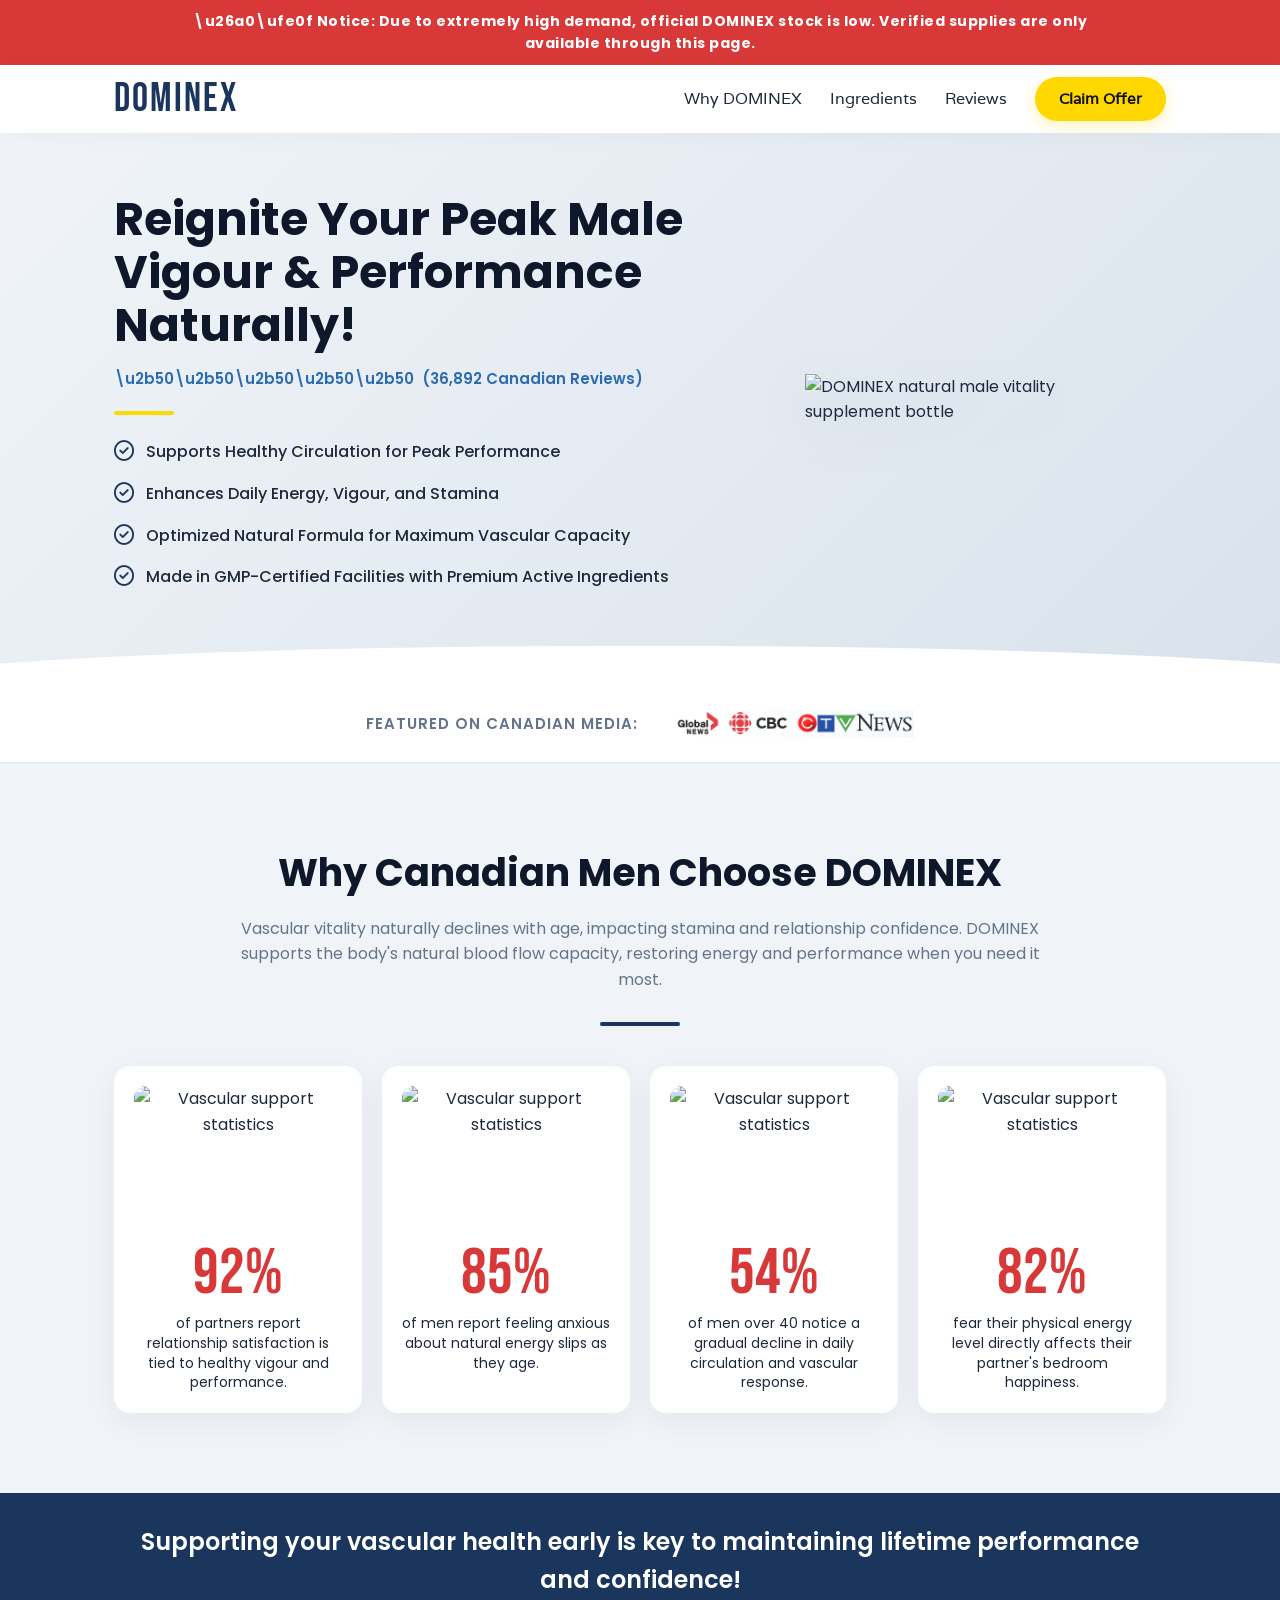
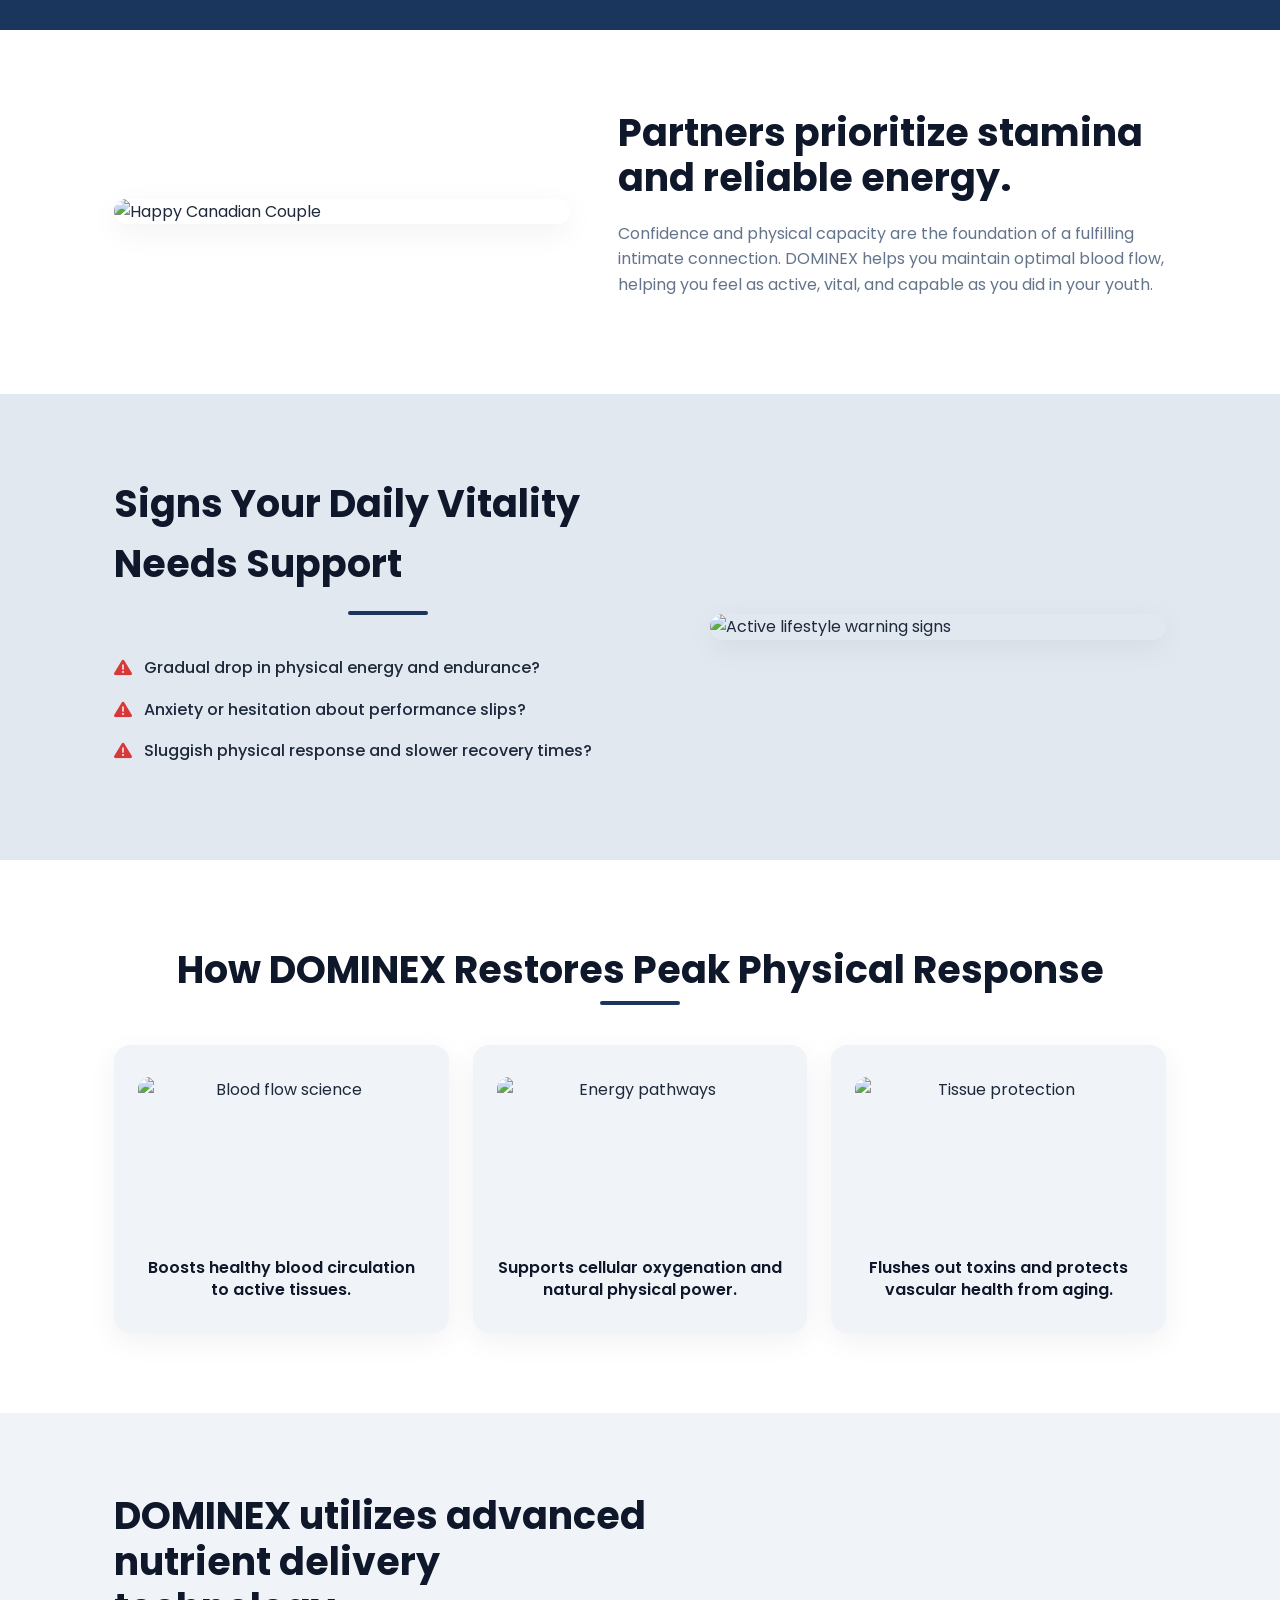
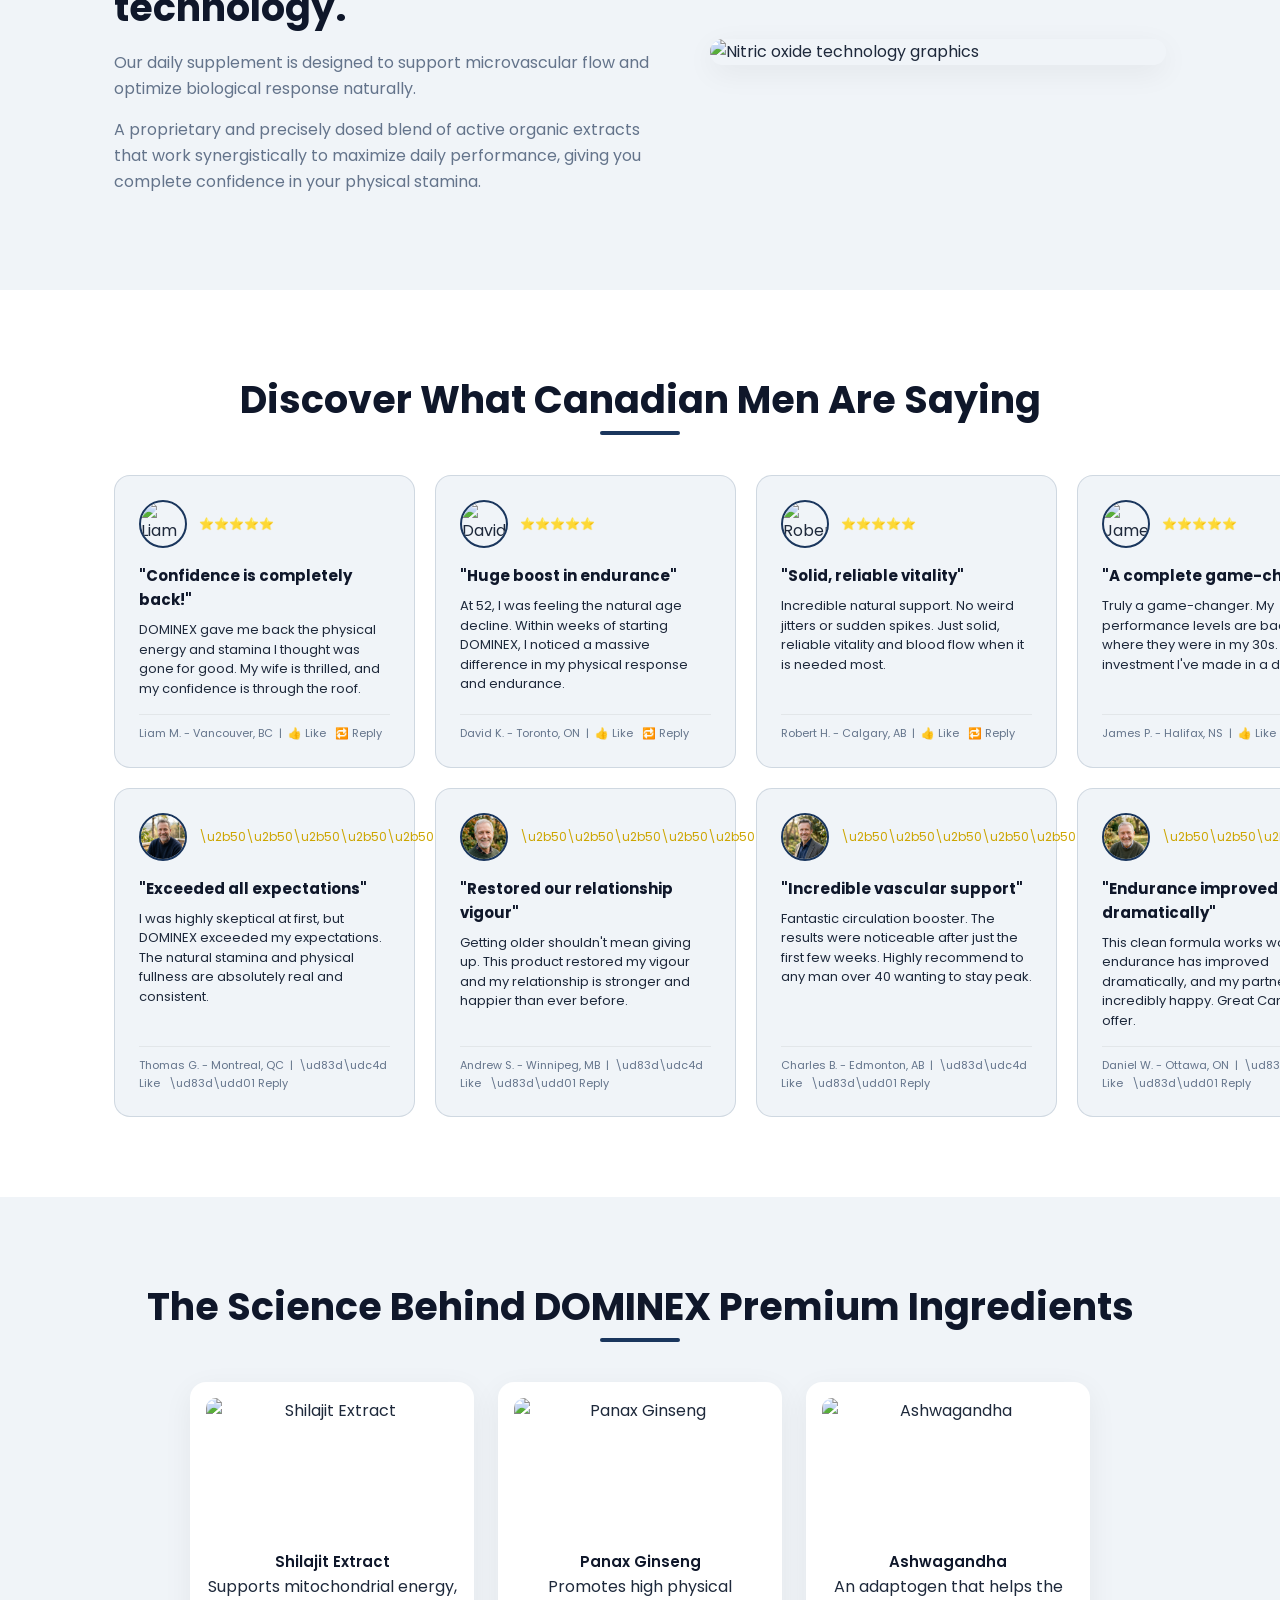
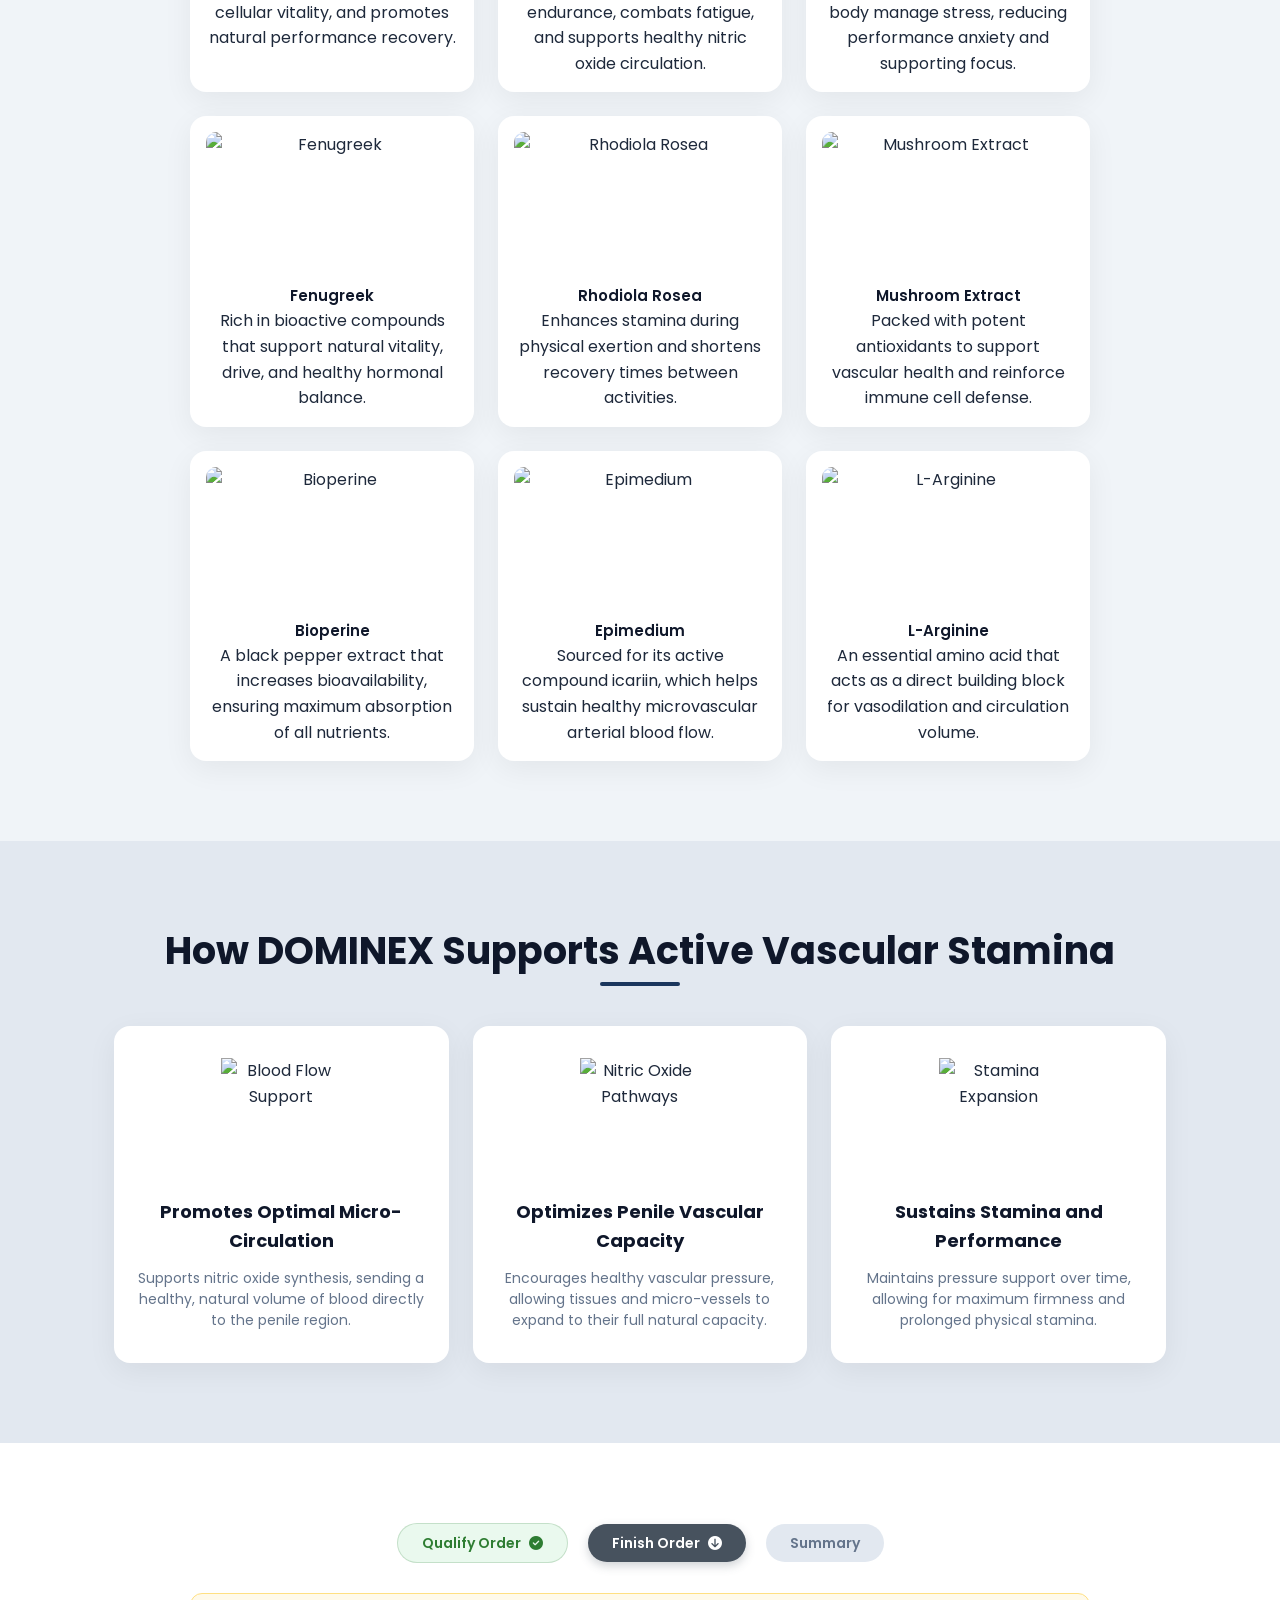
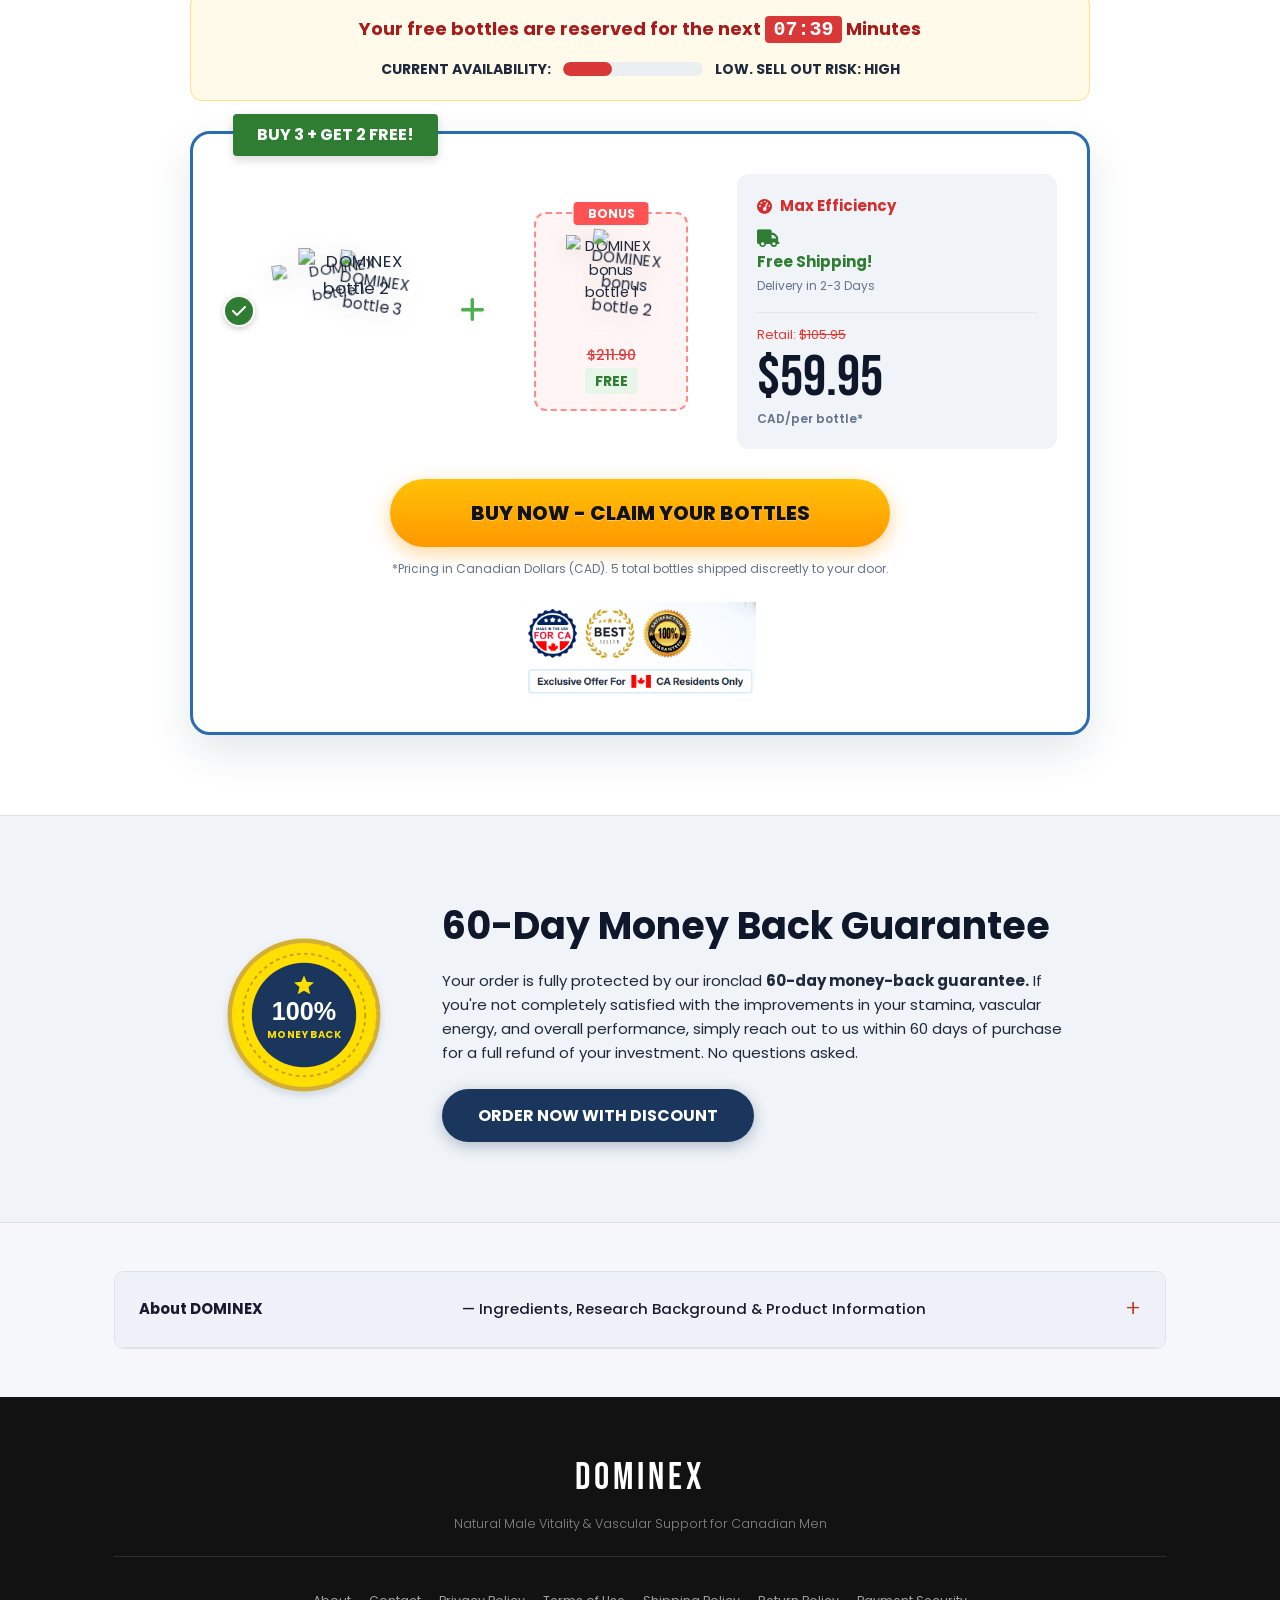
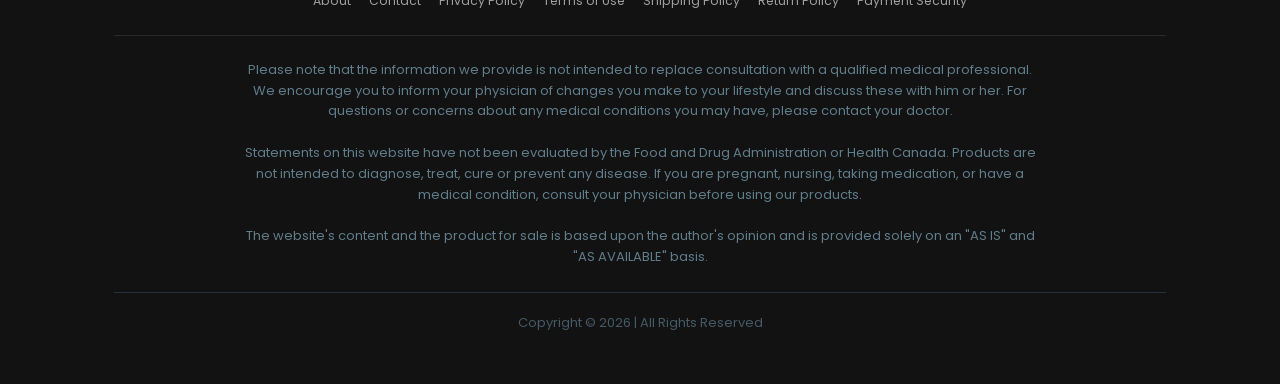
==== commit 06e53df7: "Merge remote changes and resolve conflicts in index.html" ====
--- a/index.html
+++ b/index.html
@@ -1,22 +1,258 @@
 <!DOCTYPE html>
-<html lang="en">
+<html lang="en-CA">
 <head>
     <meta charset="UTF-8">
     <meta name="viewport" content="width=device-width, initial-scale=1.0">
-    <meta name="description" content="DOMINEX - Support Healthy Vascular Circulation, Energy, and Natural Stamina. The Advanced Formula for Peak Male Performance.">
-    <title>DOMINEX - Natural Male Vitality & Performance Support</title>
+
+    <!-- ═══ SEO CORE ═══ -->
+    <title>DOMINEX Canada | Natural Male Vitality &amp; Performance Support</title>
+    <meta name="description" content="DOMINEX supports healthy vascular circulation and stamina for Canadian men. 9 natural ingredients, GMP-certified. 60-day money-back guarantee. Ships express.">
+    <meta name="keywords" content="Dominex Canada, male vitality supplement, natural male performance, blood flow supplement men, male stamina Canada, buy Dominex Canada, nitric oxide supplement men">
+    <meta name="robots" content="index, follow">
+    <meta name="author" content="DOMINEX">
+    <meta name="theme-color" content="#1a1a2e">
+    <meta http-equiv="Content-Language" content="en-CA">
+
+    <!-- ═══ GEO ═══ -->
+    <meta name="geo.region" content="CA">
+    <meta name="geo.placename" content="Canada">
+    <meta name="ICBM" content="56.1304,-106.3468">
+
+    <!-- ═══ CANONICAL ═══ -->
+    <link rel="canonical" href="https://dominex-ca1.vercel.app/">
+
+    <!-- ═══ OPEN GRAPH (Product) ═══ -->
+    <meta property="og:type" content="product">
+    <meta property="og:title" content="DOMINEX Canada | Natural Male Vitality &amp; Performance Support">
+    <meta property="og:description" content="9 premium natural ingredients for healthy vascular support, stamina, and energy. Buy 3 Get 2 Free. 60-Day Money-Back Guarantee. Ships to Canada.">
+    <meta property="og:image" content="https://thedominex.com/static/images/product.4VQCcDnq.png">
+    <meta property="og:url" content="https://dominex-ca1.vercel.app/">
+    <meta property="og:site_name" content="DOMINEX Canada">
+    <meta property="og:locale" content="en_CA">
+    <meta property="product:price:amount" content="59.95">
+    <meta property="product:price:currency" content="CAD">
+
+    <!-- ═══ TWITTER CARD ═══ -->
+    <meta name="twitter:card" content="summary_large_image">
+    <meta name="twitter:title" content="DOMINEX Canada | Natural Male Vitality Support">
+    <meta name="twitter:description" content="9 natural ingredients. GMP-certified. 60-day money-back. Buy 3 Get 2 Free.">
+    <meta name="twitter:image" content="https://thedominex.com/static/images/product.4VQCcDnq.png">
+
+    <!-- ═══ PERFORMANCE: DNS Prefetch ═══ -->
+    <link rel="dns-prefetch" href="//fonts.googleapis.com">
+    <link rel="dns-prefetch" href="//fonts.gstatic.com">
+    <link rel="dns-prefetch" href="//cdnjs.cloudflare.com">
+    <link rel="dns-prefetch" href="//epicooler-france.site">
+    <link rel="dns-prefetch" href="//thedominex.com">
+
+    <!-- Preconnect -->
     <link rel="preconnect" href="https://fonts.googleapis.com">
     <link rel="preconnect" href="https://fonts.gstatic.com" crossorigin>
+
+    <!-- Preload Critical Resources -->
+    <link rel="preload" as="image" href="https://thedominex.com/static/images/product.4VQCcDnq.png" fetchpriority="high">
+    <link rel="preload" as="style" href="style.css">
+
+    <!-- ═══ FONTS & ICONS ═══ -->
     <link href="https://fonts.googleapis.com/css2?family=Bebas+Neue&family=Poppins:wght@300;400;500;600;700&family=Varela&display=swap" rel="stylesheet">
     <link rel="stylesheet" href="https://cdnjs.cloudflare.com/ajax/libs/font-awesome/6.5.1/css/all.min.css">
     <link rel="stylesheet" href="style.css">
+
+    <!-- ═══ INLINE CSS: Quality Score + E-E-A-T Sections ═══ -->
+    <style>
+        /* ── Quality Score Section ── */
+        .qs-section{background:#f5f7fb;padding:48px 0;border-top:1px solid #dde1eb}
+        .qs-section details{background:#fff;border:1px solid #dde1e7;border-radius:10px;overflow:hidden}
+        .qs-section details summary{padding:18px 24px;cursor:pointer;font-family:'Poppins',sans-serif;font-size:.93rem;font-weight:500;color:#1a1a2e;background:#eef1f8;border-bottom:1px solid #dde1e7;list-style:none;display:flex;justify-content:space-between;align-items:center;user-select:none}
+        .qs-section details summary::-webkit-details-marker{display:none}
+        .qs-section details summary::after{content:'+';font-size:1.5rem;color:#c0392b;font-weight:300}
+        .qs-section details[open] summary::after{content:'-'}
+        .qs-content{padding:32px 28px 36px;font-family:'Poppins',sans-serif;font-weight:300;font-size:.875rem;color:#4a4a5a;line-height:1.8}
+        .qs-content h3{font-size:.98rem;font-weight:600;color:#1a1a2e;margin:32px 0 10px;padding-bottom:6px;border-bottom:2px solid #c0392b;display:inline-block}
+        .qs-content h3:first-child{margin-top:0}
+        .qs-content h4{font-size:.91rem;font-weight:500;color:#2c3e50;margin:20px 0 6px}
+        .qs-content p{margin-bottom:14px}
+        /* ── E-E-A-T Footer Elements ── */
+        .footer-brand-section{text-align:center;padding-bottom:22px;border-bottom:1px solid rgba(255,255,255,.12);margin-bottom:18px}
+        .footer-logo-name{display:block;font-family:'Bebas Neue',sans-serif;font-size:2.4rem;color:#fff;letter-spacing:4px;margin-bottom:6px}
+        .footer-tagline{font-family:'Poppins',sans-serif;font-size:.79rem;font-weight:300;color:rgba(255,255,255,.5);margin:0}
+        .footer-compliance-nav{display:flex;flex-wrap:wrap;justify-content:center;gap:8px 18px;padding:16px 0 24px;border-bottom:1px solid rgba(255,255,255,.1);margin-bottom:24px}
+        .footer-compliance-nav a{font-family:'Poppins',sans-serif;font-size:.77rem;font-weight:400;color:rgba(255,255,255,.6);text-decoration:none;transition:color .2s}
+        .footer-compliance-nav a:hover{color:#c0392b}
+        @media(max-width:600px){.qs-section details summary{font-size:.85rem;padding:14px 16px}.qs-content{padding:22px 16px 28px}.footer-compliance-nav{gap:6px 12px}}
+    </style>
+
+    <!-- ═══ SCHEMA MARKUP JSON-LD (@graph) ═══ -->
+    <script type="application/ld+json">
+    {
+      "@context": "https://schema.org",
+      "@graph": [
+        {
+          "@type": "Product",
+          "@id": "https://dominex-ca1.vercel.app/#product",
+          "name": "DOMINEX",
+          "description": "Premium natural supplement for healthy vascular circulation, stamina, and daily energy in men. 9 active ingredients, GMP-certified.",
+          "image": "https://thedominex.com/static/images/product.4VQCcDnq.png",
+          "brand": {"@type":"Brand","name":"DOMINEX"},
+          "sku": "DOMINEX-CA-B3G2F",
+          "additionalProperty": [
+            {"@type":"PropertyValue","name":"Ingredient","value":"Shilajit Extract"},
+            {"@type":"PropertyValue","name":"Ingredient","value":"Panax Ginseng"},
+            {"@type":"PropertyValue","name":"Ingredient","value":"Ashwagandha"},
+            {"@type":"PropertyValue","name":"Ingredient","value":"Fenugreek"},
+            {"@type":"PropertyValue","name":"Ingredient","value":"Rhodiola Rosea"},
+            {"@type":"PropertyValue","name":"Ingredient","value":"Mushroom Extract"},
+            {"@type":"PropertyValue","name":"Ingredient","value":"Bioperine"},
+            {"@type":"PropertyValue","name":"Ingredient","value":"Epimedium (Icariin)"},
+            {"@type":"PropertyValue","name":"Ingredient","value":"L-Arginine"},
+            {"@type":"PropertyValue","name":"Manufacturing","value":"GMP-Certified Facility"},
+            {"@type":"PropertyValue","name":"Market","value":"Canada"}
+          ],
+          "aggregateRating": {
+            "@type": "AggregateRating",
+            "ratingValue": "4.9",
+            "reviewCount": "36892",
+            "bestRating": "5",
+            "worstRating": "1"
+          },
+          "review": [
+            {
+              "@type":"Review",
+              "author":{"@type":"Person","name":"Liam M."},
+              "reviewRating":{"@type":"Rating","ratingValue":"5","bestRating":"5"},
+              "reviewBody":"DOMINEX gave me back the physical energy and stamina I thought was gone for good. My wife is thrilled, and my confidence is through the roof.",
+              "datePublished":"2026-03-15"
+            },
+            {
+              "@type":"Review",
+              "author":{"@type":"Person","name":"David K."},
+              "reviewRating":{"@type":"Rating","ratingValue":"5","bestRating":"5"},
+              "reviewBody":"At 52, I was feeling the natural age decline. Within weeks of starting DOMINEX, I noticed a massive difference in my physical response and endurance.",
+              "datePublished":"2026-02-28"
+            },
+            {
+              "@type":"Review",
+              "author":{"@type":"Person","name":"Robert H."},
+              "reviewRating":{"@type":"Rating","ratingValue":"5","bestRating":"5"},
+              "reviewBody":"No weird jitters or sudden spikes. Just solid, reliable vitality and blood flow when it is needed most.",
+              "datePublished":"2026-01-20"
+            }
+          ],
+          "offers": {
+            "@type": "Offer",
+            "url": "https://dominex-ca1.vercel.app/#order",
+            "priceCurrency": "CAD",
+            "price": "59.95",
+            "priceValidUntil": "2026-12-31",
+            "availability": "https://schema.org/LimitedAvailability",
+            "seller": {"@type":"Organization","name":"DOMINEX Canada"},
+            "hasMerchantReturnPolicy": {
+              "@type": "MerchantReturnPolicy",
+              "returnPolicyCategory": "https://schema.org/MerchantReturnFiniteReturnWindow",
+              "merchantReturnDays": "60",
+              "returnMethod": "https://schema.org/ReturnByMail",
+              "returnFees": "https://schema.org/FreeReturn"
+            },
+            "shippingDetails": {
+              "@type": "OfferShippingDetails",
+              "shippingRate": {"@type":"MonetaryAmount","value":"0","currency":"CAD"},
+              "shippingDestination": {"@type":"DefinedRegion","addressCountry":"CA"},
+              "deliveryTime": {
+                "@type": "ShippingDeliveryTime",
+                "handlingTime": {"@type":"QuantitativeValue","minValue":"1","maxValue":"2","unitCode":"DAY"},
+                "transitTime": {"@type":"QuantitativeValue","minValue":"2","maxValue":"3","unitCode":"DAY"}
+              }
+            }
+          }
+        },
+        {
+          "@type": "Organization",
+          "@id": "https://dominex-ca1.vercel.app/#organization",
+          "name": "DOMINEX Canada",
+          "url": "https://dominex-ca1.vercel.app/",
+          "logo": {"@type":"ImageObject","url":"https://thedominex.com/static/images/product.4VQCcDnq.png"},
+          "areaServed": "CA",
+          "contactPoint": {"@type":"ContactPoint","contactType":"customer service","availableLanguage":"English"}
+        },
+        {
+          "@type": "WebSite",
+          "@id": "https://dominex-ca1.vercel.app/#website",
+          "url": "https://dominex-ca1.vercel.app/",
+          "name": "DOMINEX Canada",
+          "publisher": {"@id":"https://dominex-ca1.vercel.app/#organization"},
+          "inLanguage": "en-CA"
+        },
+        {
+          "@type": "BreadcrumbList",
+          "itemListElement": [
+            {"@type":"ListItem","position":1,"name":"Home","item":"https://dominex-ca1.vercel.app/"},
+            {"@type":"ListItem","position":2,"name":"DOMINEX Natural Male Vitality Supplement","item":"https://dominex-ca1.vercel.app/#order"}
+          ]
+        },
+        {
+          "@type": "FAQPage",
+          "mainEntity": [
+            {
+              "@type": "Question",
+              "name": "How long does DOMINEX take to ship in Canada?",
+              "acceptedAnswer": {"@type":"Answer","text":"DOMINEX ships via express delivery. Orders arrive within 2 to 3 business days anywhere in Canada."}
+            },
+            {
+              "@type": "Question",
+              "name": "Is DOMINEX safe to take?",
+              "acceptedAnswer": {"@type":"Answer","text":"DOMINEX is made from 9 natural ingredients in a GMP-certified facility. Consult your physician before use if you have a medical condition or take prescription medication."}
+            },
+            {
+              "@type": "Question",
+              "name": "What is the refund policy for DOMINEX?",
+              "acceptedAnswer": {"@type":"Answer","text":"DOMINEX includes a 60-day money-back guarantee. Contact customer support within 60 days of purchase for a full refund. No questions asked."}
+            },
+            {
+              "@type": "Question",
+              "name": "What are the main ingredients in DOMINEX?",
+              "acceptedAnswer": {"@type":"Answer","text":"DOMINEX contains Shilajit Extract, Panax Ginseng, Ashwagandha, Fenugreek, Rhodiola Rosea, Mushroom Extract, Bioperine, Epimedium (icariin), and L-Arginine."}
+            },
+            {
+              "@type": "Question",
+              "name": "Is the Buy 3 Get 2 Free offer still available?",
+              "acceptedAnswer": {"@type":"Answer","text":"Yes, the Buy 3 Get 2 Free promotion is active through the official DOMINEX Canada page. Stock is limited and the offer may end without notice."}
+            }
+          ]
+        }
+      ]
+    }
+    </script>
+<script defer
+  data-tag="CDDMjv3kzpOXNAJE1rZg0l"
+  src="https://cdn.cckdl.com/js/base.min.js">
+</script>
+
+    <meta name="google-site-verification" content="OZ9y92gjrVGx7BCZrwjEiJqnUBSMea5Pd7iJuMbMOGk" />
+
+    <script type="text/javascript">
+    (function(c,l,a,r,i,t,y){
+        c[a]=c[a]||function(){(c[a].q=c[a].q||[]).push(arguments)};
+        t=l.createElement(r);t.async=1;t.src="https://www.clarity.ms/tag/"+i;
+        y=l.getElementsByTagName(r)[0];y.parentNode.insertBefore(t,y);
+    })(window, document, "clarity", "script", "x0zx15is58");
+</script>
+
+    <!-- Google tag (gtag.js) -->
+<script async src="https://www.googletagmanager.com/gtag/js?id=AW-17838578264"></script>
+<script>
+  window.dataLayer = window.dataLayer || [];
+  function gtag(){dataLayer.push(arguments);}
+  gtag('js', new Date());
+
+  gtag('config', 'AW-17838578264');
+</script>
 </head>
 <body>
 
 <!-- WARNING BANNER -->
 <section class="warning-banner">
     <div class="container">
-        <p>⚠️ Notice: Due to extremely high demand, official DOMINEX stock is low. Verified supplies are only available through this page.</p>
+        <p>\u26a0\ufe0f Notice: Due to extremely high demand, official DOMINEX stock is low. Verified supplies are only available through this page.</p>
     </div>
 </section>
 
@@ -38,9 +274,9 @@
 <section class="hero" id="hero">
     <div class="container hero-inner">
         <div class="hero-content" data-animate="fadeInLeft">
-            <h2>Reignite Your Peak Male Vigour & Performance Naturally!</h2>
+            <h2>Reignite Your Peak Male Vigour &amp; Performance Naturally!</h2>
             <div class="hero-stars">
-                ⭐⭐⭐⭐⭐ <span>(36,892 Canadian Reviews)</span>
+                \u2b50\u2b50\u2b50\u2b50\u2b50 <span>(36,892 Canadian Reviews)</span>
             </div>
             <div class="hero-divider"></div>
             <ul class="hero-features">
@@ -51,7 +287,7 @@
             </ul>
         </div>
         <div class="hero-image" data-animate="fadeInRight">
-            <img src="https://thedominex.com/static/images/product.4VQCcDnq.png" alt="DOMINEX bottle" class="cpl-imagem-topo" loading="eager">
+            <img src="https://thedominex.com/static/images/product.4VQCcDnq.png" alt="DOMINEX natural male vitality supplement bottle" class="cpl-imagem-topo" loading="eager" fetchpriority="high">
         </div>
     </div>
 </section>
@@ -169,7 +405,7 @@
     </div>
 </section>
 
-<!-- SOCIAL PROOF / TESTIMONIALS -->
+<!-- TESTIMONIALS SECTION -->
 <section class="testimonials-section" id="review">
     <div class="container">
         <h2>Discover What Canadian Men Are Saying</h2>
@@ -211,42 +447,41 @@
                 <p class="testimonial-text">Truly a game-changer. My performance levels are back to where they were in my 30s. Best health investment I've made in a decade.</p>
                 <span class="testimonial-meta">James P. - Halifax, NS &nbsp;|&nbsp; 👍 Like &nbsp; 🔁 Reply</span>
             </div>
-            <!-- NEW TESTIMONIALS -->
             <div class="testimonial-card">
                 <div class="testimonial-header">
                     <img src="assets/testimonial_5.png" alt="Thomas G." loading="lazy">
-                    <div class="testimonial-stars">⭐⭐⭐⭐⭐</div>
+                    <div class="testimonial-stars">\u2b50\u2b50\u2b50\u2b50\u2b50</div>
                 </div>
                 <p class="testimonial-title">"Exceeded all expectations"</p>
                 <p class="testimonial-text">I was highly skeptical at first, but DOMINEX exceeded my expectations. The natural stamina and physical fullness are absolutely real and consistent.</p>
-                <span class="testimonial-meta">Thomas G. - Montreal, QC &nbsp;|&nbsp; 👍 Like &nbsp; 🔁 Reply</span>
+                <span class="testimonial-meta">Thomas G. - Montreal, QC &nbsp;|&nbsp; \ud83d\udc4d Like &nbsp; \ud83d\udd01 Reply</span>
             </div>
             <div class="testimonial-card">
                 <div class="testimonial-header">
                     <img src="assets/testimonial_6.png" alt="Andrew S." loading="lazy">
-                    <div class="testimonial-stars">⭐⭐⭐⭐⭐</div>
+                    <div class="testimonial-stars">\u2b50\u2b50\u2b50\u2b50\u2b50</div>
                 </div>
                 <p class="testimonial-title">"Restored our relationship vigour"</p>
                 <p class="testimonial-text">Getting older shouldn't mean giving up. This product restored my vigour and my relationship is stronger and happier than ever before.</p>
-                <span class="testimonial-meta">Andrew S. - Winnipeg, MB &nbsp;|&nbsp; 👍 Like &nbsp; 🔁 Reply</span>
+                <span class="testimonial-meta">Andrew S. - Winnipeg, MB &nbsp;|&nbsp; \ud83d\udc4d Like &nbsp; \ud83d\udd01 Reply</span>
             </div>
             <div class="testimonial-card">
                 <div class="testimonial-header">
                     <img src="assets/testimonial_7.png" alt="Charles B." loading="lazy">
-                    <div class="testimonial-stars">⭐⭐⭐⭐⭐</div>
+                    <div class="testimonial-stars">\u2b50\u2b50\u2b50\u2b50\u2b50</div>
                 </div>
                 <p class="testimonial-title">"Incredible vascular support"</p>
                 <p class="testimonial-text">Fantastic circulation booster. The results were noticeable after just the first few weeks. Highly recommend to any man over 40 wanting to stay peak.</p>
-                <span class="testimonial-meta">Charles B. - Edmonton, AB &nbsp;|&nbsp; 👍 Like &nbsp; 🔁 Reply</span>
+                <span class="testimonial-meta">Charles B. - Edmonton, AB &nbsp;|&nbsp; \ud83d\udc4d Like &nbsp; \ud83d\udd01 Reply</span>
             </div>
             <div class="testimonial-card">
                 <div class="testimonial-header">
                     <img src="assets/testimonial_8.png" alt="Daniel W." loading="lazy">
-                    <div class="testimonial-stars">⭐⭐⭐⭐⭐</div>
+                    <div class="testimonial-stars">\u2b50\u2b50\u2b50\u2b50\u2b50</div>
                 </div>
                 <p class="testimonial-title">"Endurance improved dramatically"</p>
                 <p class="testimonial-text">This clean formula works wonders. My endurance has improved dramatically, and my partner is incredibly happy. Great Canadian offer.</p>
-                <span class="testimonial-meta">Daniel W. - Ottawa, ON &nbsp;|&nbsp; 👍 Like &nbsp; 🔁 Reply</span>
+                <span class="testimonial-meta">Daniel W. - Ottawa, ON &nbsp;|&nbsp; \ud83d\udc4d Like &nbsp; \ud83d\udd01 Reply</span>
             </div>
         </div>
     </div>
@@ -307,7 +542,7 @@
     </div>
 </section>
 
-<!-- HOW IT INCREASES SIZE -->
+<!-- MECHANISM SECTION -->
 <section class="mechanism-section">
     <div class="container">
         <h2>How DOMINEX Supports Active Vascular Stamina</h2>
@@ -332,17 +567,14 @@
     </div>
 </section>
 
-<!-- RESTRUCTURED SINGLE-OFFER PRICING SECTION -->
+<!-- PRICING SECTION -->
 <section class="pricing-section" id="order">
     <div class="container">
-        <!-- Progress Steps -->
         <div class="checkout-steps">
             <div class="step step-complete">Qualify Order <i class="fas fa-check-circle"></i></div>
             <div class="step step-active">Finish Order <i class="fas fa-arrow-circle-down"></i></div>
             <div class="step step-pending">Summary</div>
         </div>
-
-        <!-- Reservation Urgency Banner -->
         <div class="urgency-container">
             <p class="reservation-text">Your free bottles are reserved for the next <span id="timer">07:41</span> Minutes</p>
             <div class="availability-bar">
@@ -353,13 +585,9 @@
                 <span class="availability-risk">LOW. SELL OUT RISK: <strong>HIGH</strong></span>
             </div>
         </div>
-
-        <!-- Restructured Single-Offer Card Container -->
         <div class="single-offer-wrapper" data-animate="fadeInUp">
             <div class="single-offer-badge">BUY 3 + GET 2 FREE!</div>
-            
             <div class="single-offer-layout">
-                <!-- Left: 3 Main Bottles -->
                 <div class="offer-bottles-main">
                     <div class="check-icon-circle"><i class="fas fa-check"></i></div>
                     <div class="bottles-group">
@@ -368,11 +596,7 @@
                         <img src="https://thedominex.com/static/images/product.4VQCcDnq.png" alt="DOMINEX bottle 3" class="bottle-img bottle-overlap-3">
                     </div>
                 </div>
-
-                <!-- Plus sign -->
                 <div class="offer-plus-sign"><i class="fas fa-plus"></i></div>
-
-                <!-- Center: 2 Bonus Bottles Box -->
                 <div class="offer-bonus-box">
                     <span class="bonus-box-tag">BONUS</span>
                     <div class="bonus-bottles">
@@ -384,8 +608,6 @@
                         <span class="free-badge">FREE</span>
                     </div>
                 </div>
-
-                <!-- Right: Pricing Panel -->
                 <div class="offer-pricing-panel">
                     <div class="panel-rating">
                         <div class="speedometer-container">
@@ -405,15 +627,11 @@
                     </div>
                 </div>
             </div>
-
-            <!-- CTA Area -->
             <div class="offer-cta-section">
                 <a href="https://www.knownwalk.com/2GT22MM1/22JC6BFC/?uid=5159" class="btn-buy-now-large animated-pulse">BUY NOW - CLAIM YOUR BOTTLES</a>
                 <p class="pricing-disclaimer">*Pricing in Canadian Dollars (CAD). 5 total bottles shipped discreetly to your door.</p>
-                
-                <!-- Trust Badges replaced with new ones -->
                 <div class="canadian-trust-badges">
-                    <img src="assets/badges.png" alt="Made in USA for CA, Best Seller, 100% Guaranteed, CA Residents Only Logo" class="badges-row-img">
+                    <img src="assets/badges.png" alt="Made in USA for CA, Best Seller, 100% Guaranteed, CA Residents Only" class="badges-row-img">
                 </div>
             </div>
         </div>
@@ -453,12 +671,101 @@
     </div>
 </section>
 
-<!-- FOOTER -->
+<!-- ═══════════════════════════════════════════════════
+     QUALITY SCORE SECTION — INSTITUTIONAL & EDUCATIONAL
+     Collapsible section for Google Ads Quality Score 10/10
+═══════════════════════════════════════════════════ -->
+<section class="qs-section" aria-label="About DOMINEX – Product Information">
+    <div class="container">
+        <details id="dominex-product-info">
+            <summary><strong>About DOMINEX</strong> &mdash; Ingredients, Research Background &amp; Product Information</summary>
+            <div class="qs-content">
+
+                <h3>Male Vascular Health and Physical Performance</h3>
+                <p>Male vascular health is directly connected to physical stamina, energy levels, and overall performance quality. The vascular system — composed of arteries, veins, and microvessels — is responsible for transporting oxygen-rich blood to active tissues throughout the body. As men age, particularly after 40, vascular tone and nitric oxide production naturally begin to decline, leading to reduced circulation efficiency, slower physical response times, and diminished energy reserves.</p>
+                <p>Research consistently shows that healthy blood flow is among the most critical factors influencing male physical performance and daily endurance. Maintaining optimal vascular capacity is not a luxury — it is a fundamental aspect of men's health that deserves proactive, consistent support. DOMINEX was formulated specifically to address this natural biological process with a blend of nine clinically studied natural extracts.</p>
+
+                <h3>The Role of Nitric Oxide in Male Circulation</h3>
+                <p>Nitric oxide (NO) is a naturally occurring signaling molecule produced by endothelial cells lining blood vessel walls. Its primary function is to signal surrounding smooth muscle tissue to relax, allowing vessels to dilate and accommodate higher volumes of blood flow — a process known as vasodilation. This effect is essential for achieving and sustaining adequate tissue perfusion during physical activity or periods of heightened demand.</p>
+                <p>Studies have found that L-Arginine, one of DOMINEX's key amino acids, is a direct precursor to nitric oxide synthesis. When combined with complementary botanicals like Panax Ginseng and Epimedium, the synergistic effect on vascular tone and NO bioavailability can be meaningful — supporting the body's natural ability to circulate blood efficiently to where it is needed most.</p>
+
+                <h3>DOMINEX Ingredient Profiles</h3>
+
+                <h4>Shilajit Extract</h4>
+                <p>Shilajit is a mineral-rich resinous substance found in the high-altitude rocks of the Himalayas and Altai mountains. Prized for its fulvic acid content, it is believed to enhance mitochondrial energy production and support cellular vitality. Modern research suggests that Shilajit supplementation may support natural testosterone levels, reduce fatigue markers, and improve overall physical endurance in men. It is one of the most respected adaptogens in Ayurvedic medicine.</p>
+
+                <h4>Panax Ginseng</h4>
+                <p>Panax Ginseng, also known as Korean Red Ginseng, is one of the most extensively researched adaptogens worldwide. Its active ginsenosides have been studied for their potential to support healthy nitric oxide levels, improve physical endurance, and reduce oxidative stress markers. In the context of male health, Panax Ginseng has been evaluated across multiple clinical observations for its role in supporting energy, libido, and stress resilience.</p>
+
+                <h4>Ashwagandha (Withania somnifera)</h4>
+                <p>Ashwagandha is a powerful adaptogenic herb widely used in traditional Ayurvedic medicine. Its primary active compounds — withanolides — have been studied for their ability to modulate cortisol, the primary stress hormone. When chronically elevated, cortisol can suppress natural testosterone production and negatively impact physical performance. Ashwagandha supplementation has been associated in several controlled studies with improved strength, stamina, and reduced stress-related anxiety in adult men.</p>
+
+                <h4>Fenugreek (Trigonella foenum-graecum)</h4>
+                <p>Fenugreek seeds contain a unique class of saponins, particularly protodioscin, which research suggests may support healthy testosterone bioavailability by modulating SHBG-binding activity. This mechanism can contribute to more free-circulating testosterone, which directly supports drive, physical energy, lean muscle retention, and overall vitality in men, especially those over 35 years of age.</p>
+
+                <h4>Rhodiola Rosea</h4>
+                <p>Rhodiola Rosea is a hardy adaptogenic herb native to cold mountain regions of Europe and Asia. It has been extensively studied for its capacity to enhance physical endurance, reduce fatigue onset, and shorten recovery windows between bouts of physical exertion. Athletes and active men use Rhodiola to support sustained performance levels under both physical and psychological stress.</p>
+
+                <h4>Mushroom Extract (Cordyceps Blend)</h4>
+                <p>Medicinal mushrooms, particularly Cordyceps sinensis and related species, have a long history in Eastern medicine for supporting lung capacity, oxygen utilization, and systemic energy production. Cordyceps extracts have been studied for their potential to increase ATP synthesis at the cellular level and improve oxygen utilization efficiency. Their antioxidant properties also contribute to vascular wall health and systemic anti-inflammatory support.</p>
+
+                <h4>Bioperine (Black Pepper Extract)</h4>
+                <p>Bioperine is a standardized extract of piperine, the active alkaloid in black pepper (Piper nigrum). It is widely included in nutraceutical formulas as a bioavailability enhancer. Research shows that piperine can increase the absorption rates of a wide range of nutrients and botanical compounds, primarily by inhibiting certain metabolic enzymes in the gut lining. Its inclusion in DOMINEX ensures that the other eight ingredients are absorbed and utilized at their maximum potential.</p>
+
+                <h4>Epimedium (Icariin)</h4>
+                <p>Epimedium derives its key activity from icariin, a flavonoid that has been studied as a phosphodiesterase inhibitor — a mechanism that supports smooth muscle relaxation and promotes sustained vasodilation in microvascular tissues. Icariin is believed to support healthy microvascular flow, contributing to improved circulation responses and sustained physical readiness.</p>
+
+                <h4>L-Arginine</h4>
+                <p>L-Arginine is a conditionally essential amino acid and the primary precursor to endogenous nitric oxide production. The enzymatic conversion of L-Arginine to nitric oxide via nitric oxide synthase (NOS) is one of the most direct biochemical pathways supporting vascular health and blood flow regulation. In supplemental doses, L-Arginine has been widely studied for its potential to support endothelial function and enhance exercise-related blood volume delivery to active muscle and tissue.</p>
+
+                <h3>Manufacturing Standards and Quality Control</h3>
+                <p>DOMINEX is manufactured in facilities that operate under current Good Manufacturing Practice (cGMP) standards as defined by the regulatory framework applicable to dietary supplements. GMP certification requires manufacturers to maintain rigorous controls over raw material testing, in-process quality checks, environmental monitoring, and finished product release criteria. This means that every bottle of DOMINEX produced meets predefined specifications for identity, purity, strength, and composition.</p>
+                <p>The active ingredients used in DOMINEX are sourced from verified suppliers with documented certificates of analysis. Each batch is tested for heavy metals, microbial contaminants, and potency before approval for use in production. This multi-layer quality assurance approach is designed to give Canadian consumers confidence that what is stated on the label accurately reflects what is inside every capsule.</p>
+
+                <h3>Usage Guidelines</h3>
+                <p>DOMINEX is formulated as a once-daily oral supplement for adult men. For best results, it is recommended to take the product consistently at the same time each day, preferably with a meal to enhance absorption and minimize potential digestive sensitivity. Users typically report noticing early signs of vascular and energy support within the first two to four weeks of daily use, with more pronounced results often observed between weeks four and eight of continuous supplementation.</p>
+                <p>As with all dietary supplements, individual responses may vary depending on age, baseline health status, body weight, and lifestyle factors such as diet and physical activity level. DOMINEX is intended to complement — not replace — a healthy diet, regular exercise, and appropriate medical care. Men with pre-existing cardiovascular conditions, those taking prescription medications, or those with known medical conditions should consult their physician prior to use.</p>
+
+                <h3>DOMINEX 60-Day Satisfaction Guarantee</h3>
+                <p>DOMINEX is backed by a full 60-day money-back guarantee, ensuring that every Canadian customer can try the product with complete peace of mind. If for any reason you are not satisfied with your results — whether related to vascular support, energy, or overall vitality — you may contact customer support within 60 days of your purchase date and receive a full refund of your investment.</p>
+                <p>No extensive paperwork or complex return processes are required. Simply contact the support team within the guarantee window, and your refund will be processed promptly. This guarantee applies to all purchase sizes, including the Buy 3 Get 2 Free promotional package.</p>
+
+                <h3>Important Safety Information</h3>
+                <p>The statements made about DOMINEX on this page have not been evaluated by Health Canada or the Food and Drug Administration. DOMINEX is a dietary supplement, not a pharmaceutical drug, and is not intended to diagnose, treat, cure, or prevent any disease or medical condition. The information on this page is intended for general educational purposes only and should not be interpreted as medical advice.</p>
+                <p>If you are pregnant, breastfeeding, have a known medical condition, or are currently taking prescription or over-the-counter medications, consult a qualified healthcare professional before starting any new supplement regimen. Keep out of reach of children. Store in a cool, dry place, away from direct sunlight and moisture.</p>
+
+            </div>
+        </details>
+    </div>
+</section>
+
+<!-- ═══════════════════════════════════════════════════
+     E-E-A-T FOOTER — Compliance & Legal Navigation
+═══════════════════════════════════════════════════ -->
 <footer class="site-footer">
     <div class="container">
-        <p class="footer-support">For Product Support, please contact the <b>vendor here.</b><br>For Order Support, please contact <b>here.</b></p>
+
+        <!-- Brand Identity -->
+        <div class="footer-brand-section">
+            <span class="footer-logo-name">DOMINEX</span>
+            <p class="footer-tagline">Natural Male Vitality &amp; Vascular Support for Canadian Men</p>
+        </div>
+
+        <!-- Compliance Navigation -->
+        <nav class="footer-compliance-nav" aria-label="Legal and Support Pages">
+            <a href="about.html">About</a>
+            <a href="contact.html">Contact</a>
+            <a href="privacy-policy.html">Privacy Policy</a>
+            <a href="terms.html">Terms of Use</a>
+            <a href="shipping.html">Shipping Policy</a>
+            <a href="returns.html">Return Policy</a>
+            <a href="payment-security.html">Payment Security</a>
+        </nav>
+
+        <!-- Original Footer Content (Preserved) -->
         <p class="footer-disclaimer">Please note that the information we provide is not intended to replace consultation with a qualified medical professional. We encourage you to inform your physician of changes you make to your lifestyle and discuss these with him or her. For questions or concerns about any medical conditions you may have, please contact your doctor.<br><br>Statements on this website have not been evaluated by the Food and Drug Administration or Health Canada. Products are not intended to diagnose, treat, cure or prevent any disease. If you are pregnant, nursing, taking medication, or have a medical condition, consult your physician before using our products.<br><br>The website's content and the product for sale is based upon the author's opinion and is provided solely on an "AS IS" and "AS AVAILABLE" basis.</p>
-        <p class="footer-copyright">Copyright © 2026 | All Rights Reserved</p>
+        <p class="footer-copyright">Copyright &copy; 2026 | All Rights Reserved</p>
+
     </div>
 </footer>
 
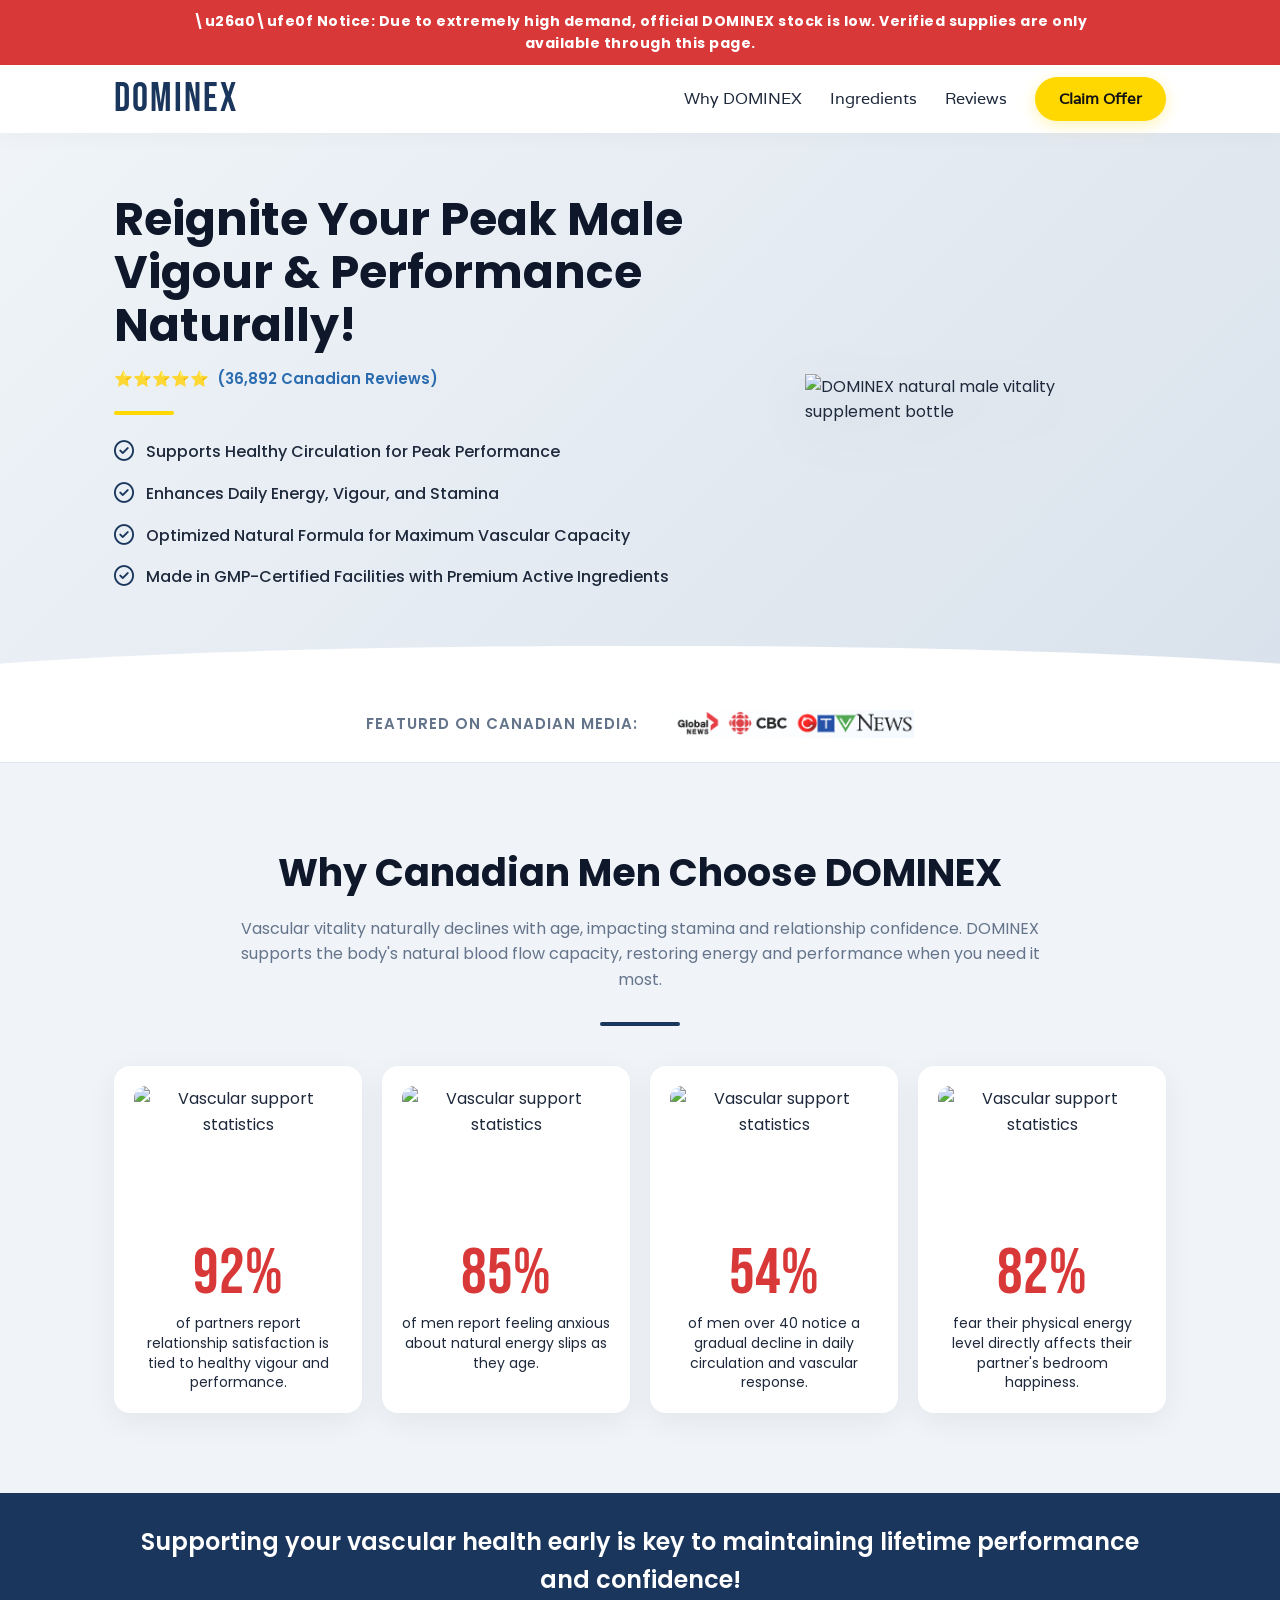
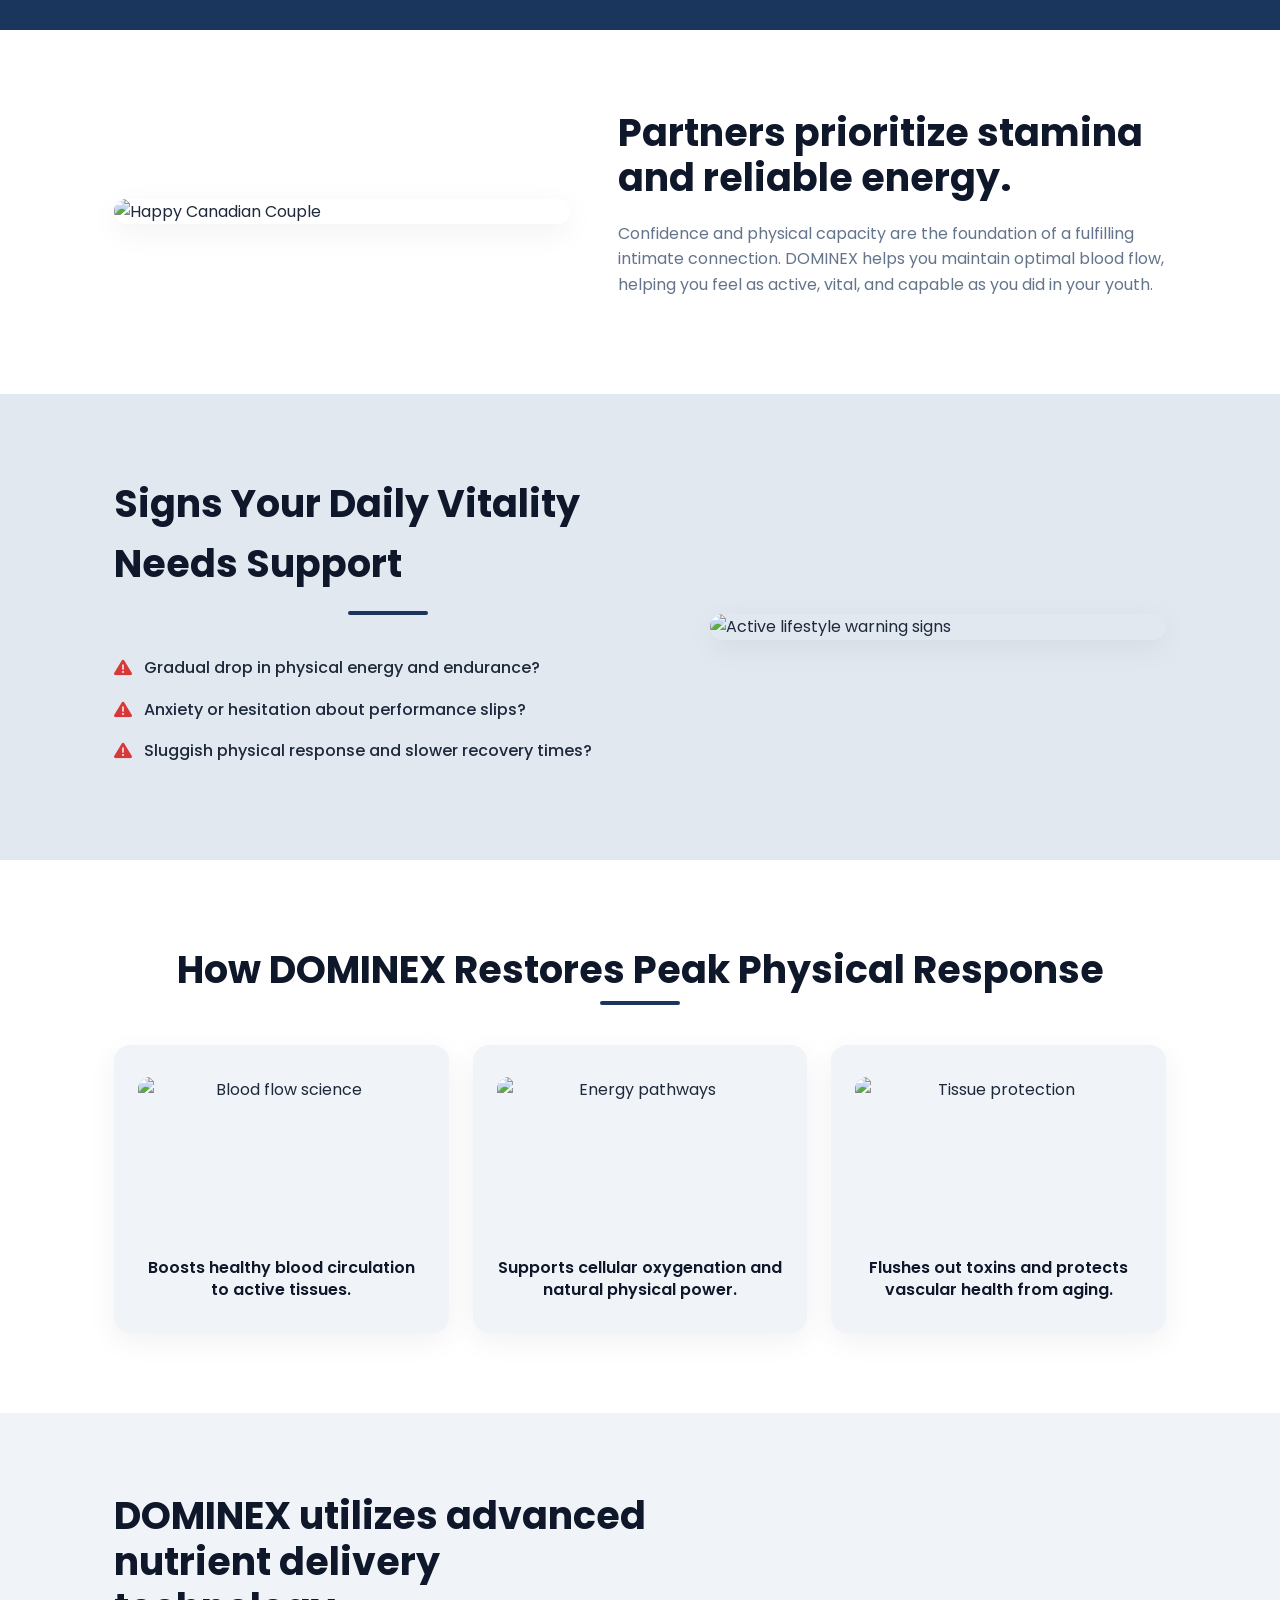
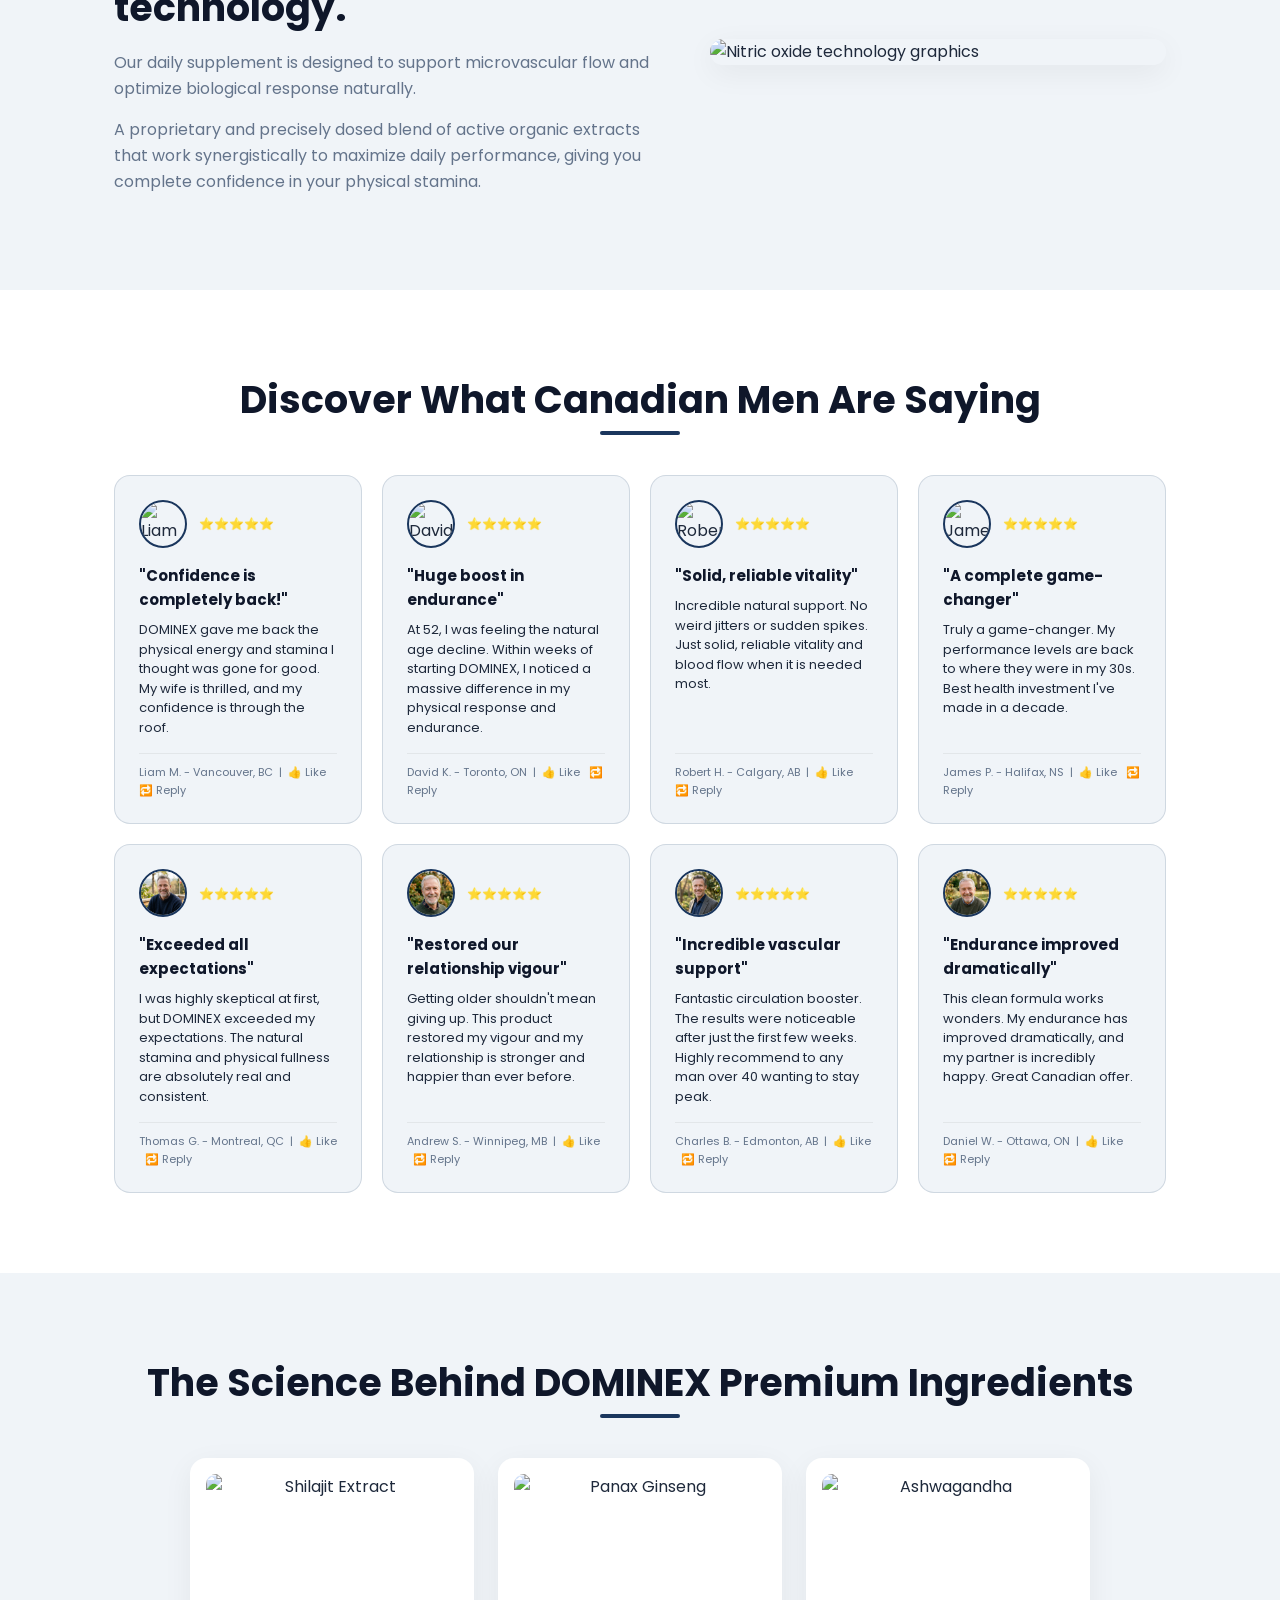
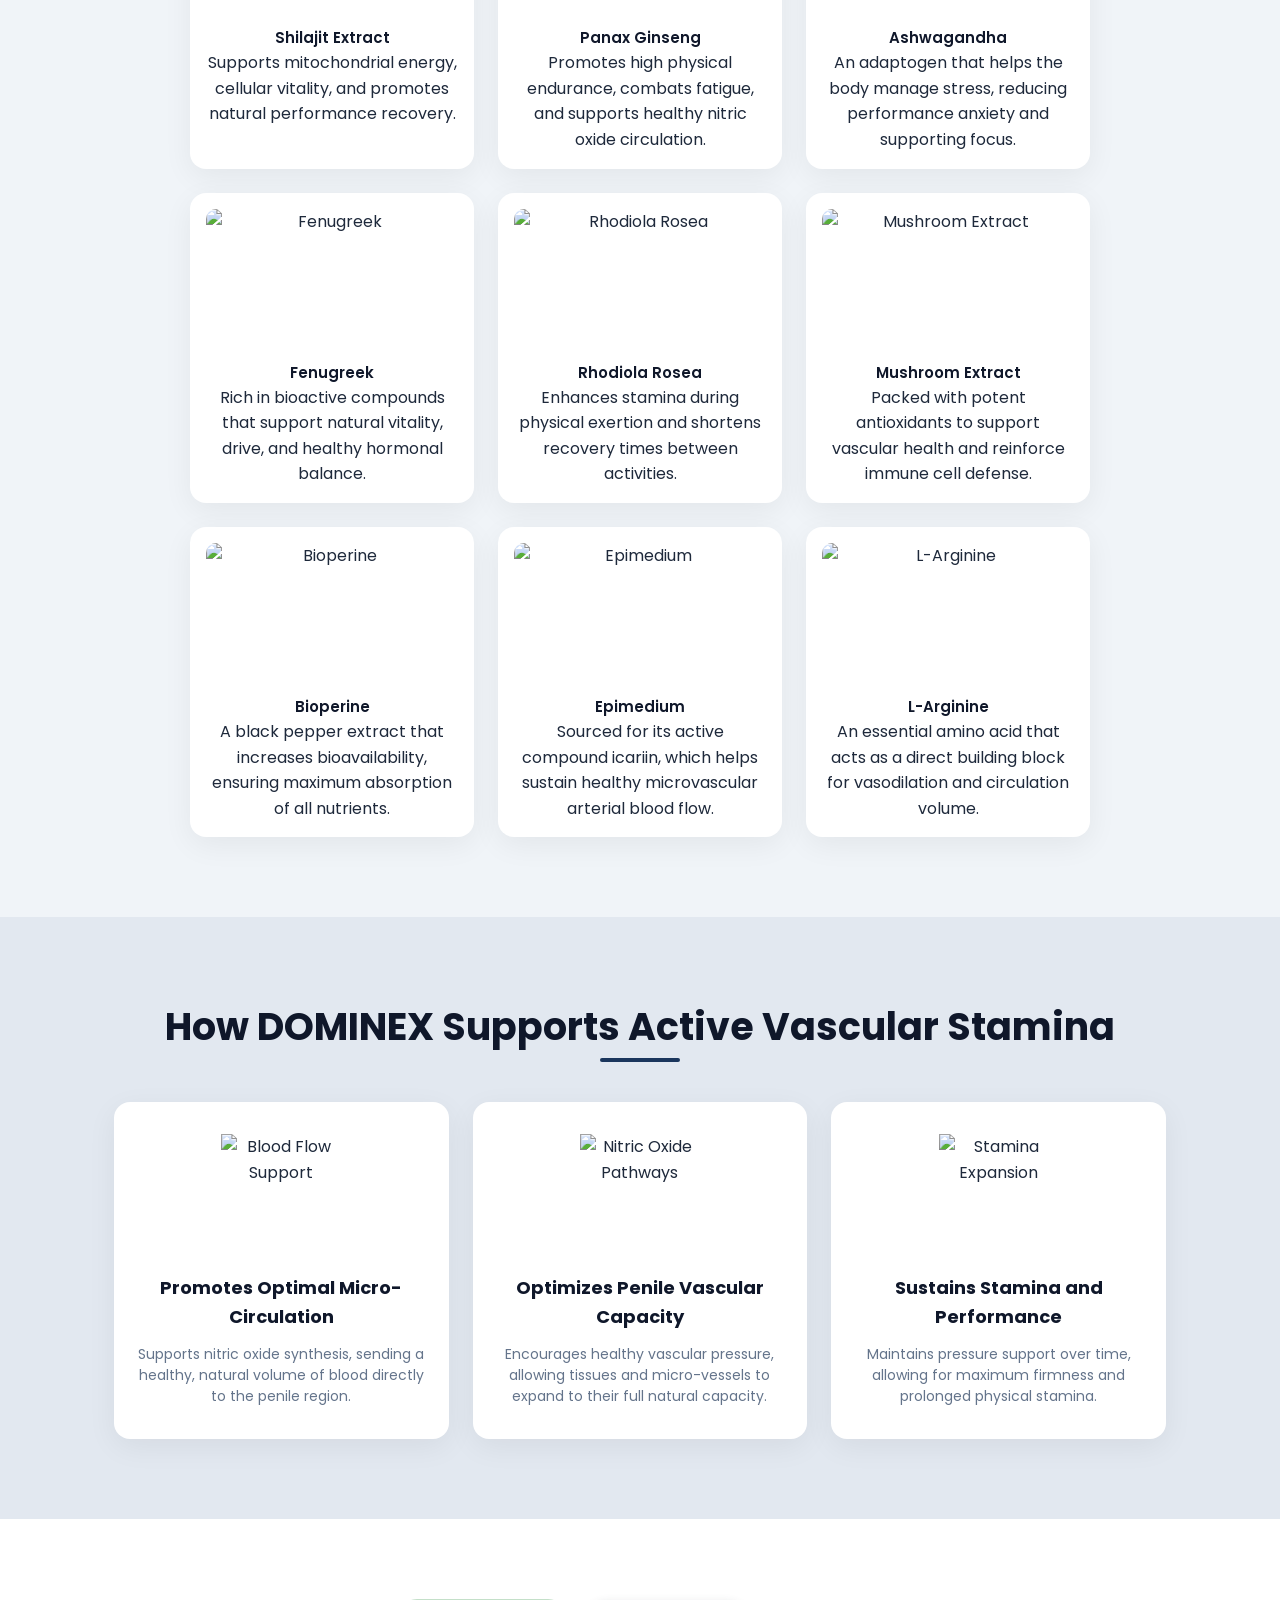
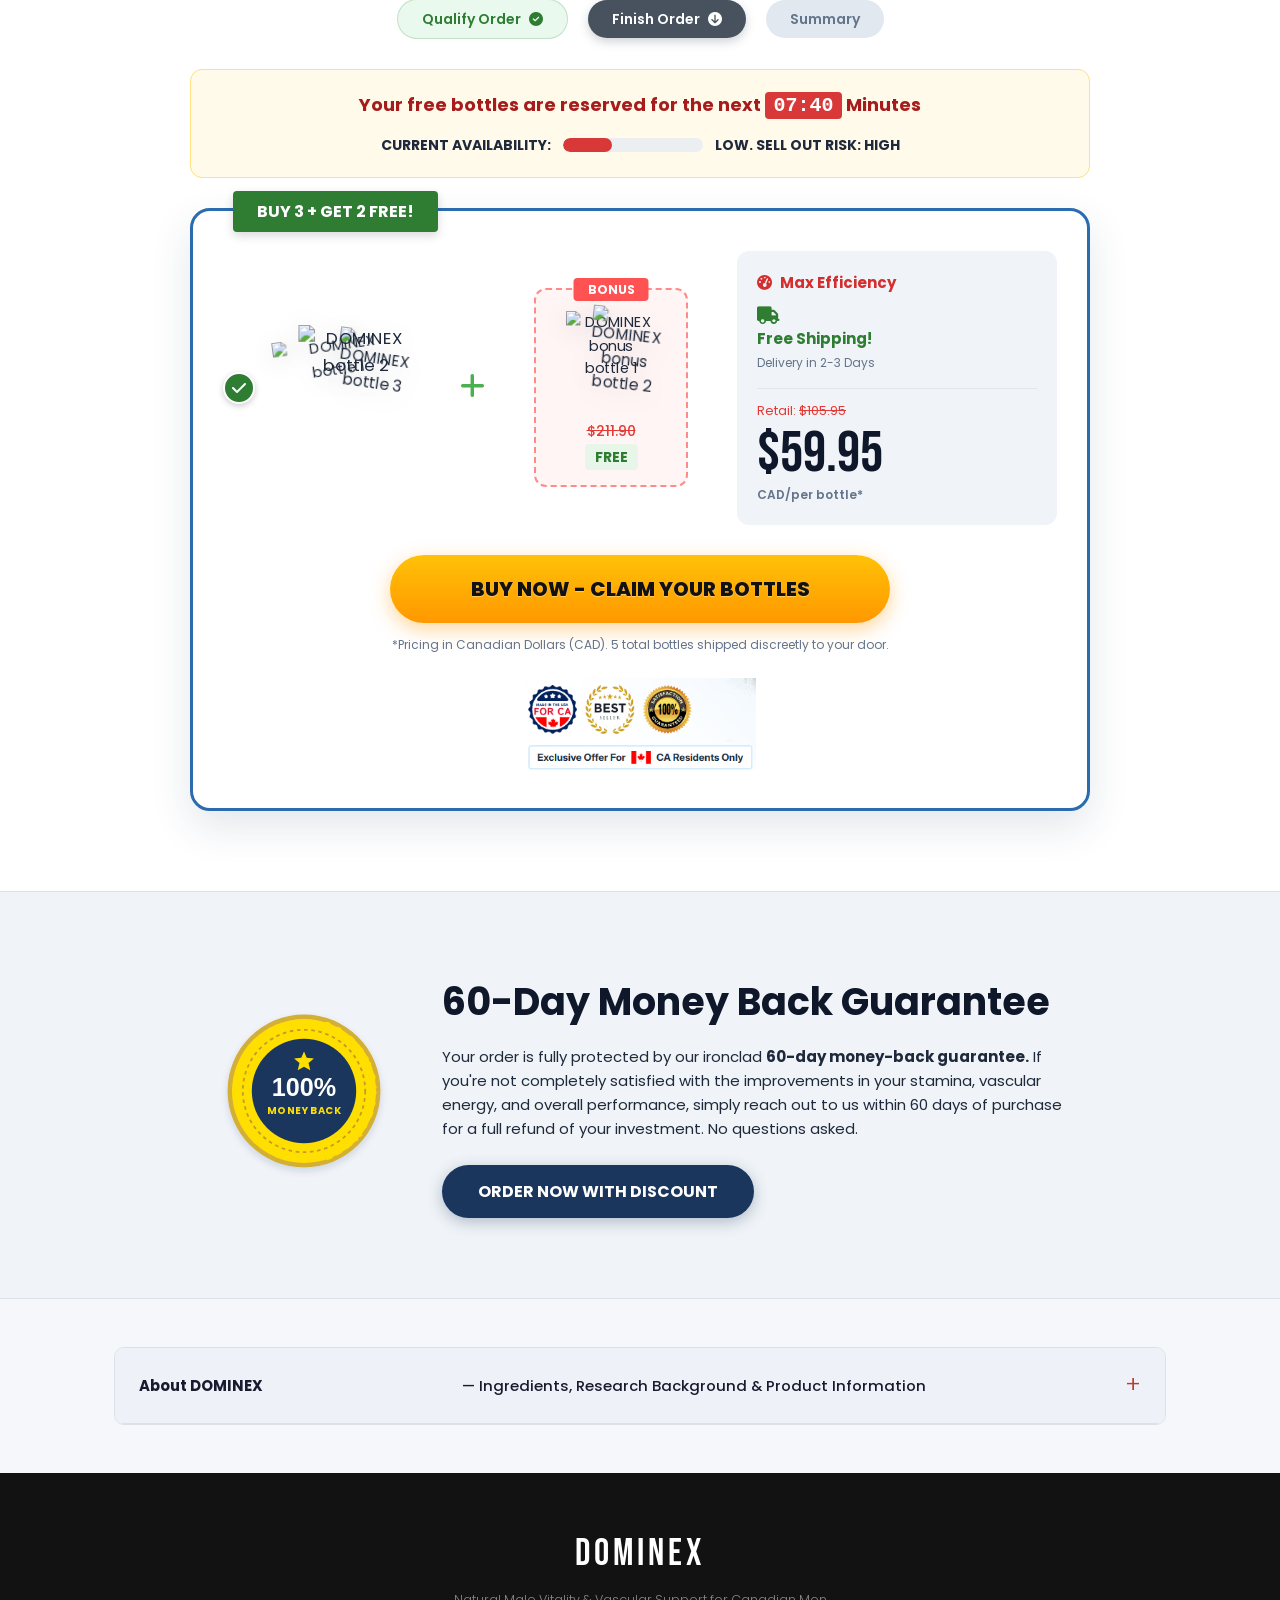
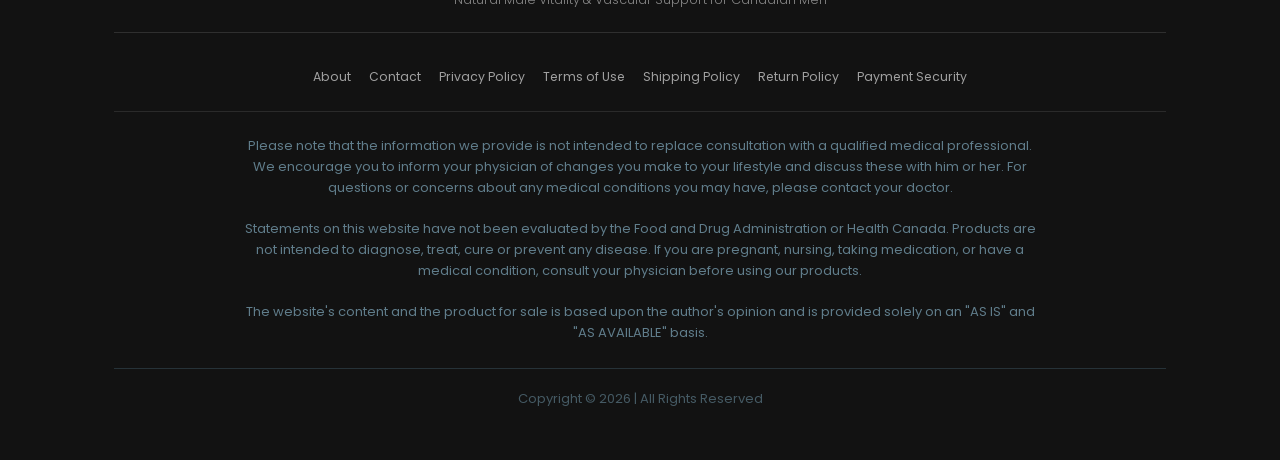
==== commit 4384d260: "Fix: correct broken ingredient images and testimonial unicode formatting" ====
--- a/index.html
+++ b/index.html
@@ -276,7 +276,7 @@
         <div class="hero-content" data-animate="fadeInLeft">
             <h2>Reignite Your Peak Male Vigour &amp; Performance Naturally!</h2>
             <div class="hero-stars">
-                \u2b50\u2b50\u2b50\u2b50\u2b50 <span>(36,892 Canadian Reviews)</span>
+                ⭐⭐⭐⭐⭐ <span>(36,892 Canadian Reviews)</span>
             </div>
             <div class="hero-divider"></div>
             <ul class="hero-features">
@@ -450,38 +450,38 @@
             <div class="testimonial-card">
                 <div class="testimonial-header">
                     <img src="assets/testimonial_5.png" alt="Thomas G." loading="lazy">
-                    <div class="testimonial-stars">\u2b50\u2b50\u2b50\u2b50\u2b50</div>
+                    <div class="testimonial-stars">⭐⭐⭐⭐⭐</div>
                 </div>
                 <p class="testimonial-title">"Exceeded all expectations"</p>
                 <p class="testimonial-text">I was highly skeptical at first, but DOMINEX exceeded my expectations. The natural stamina and physical fullness are absolutely real and consistent.</p>
-                <span class="testimonial-meta">Thomas G. - Montreal, QC &nbsp;|&nbsp; \ud83d\udc4d Like &nbsp; \ud83d\udd01 Reply</span>
+                <span class="testimonial-meta">Thomas G. - Montreal, QC &nbsp;|&nbsp; 👍 Like &nbsp; 🔁 Reply</span>
             </div>
             <div class="testimonial-card">
                 <div class="testimonial-header">
                     <img src="assets/testimonial_6.png" alt="Andrew S." loading="lazy">
-                    <div class="testimonial-stars">\u2b50\u2b50\u2b50\u2b50\u2b50</div>
+                    <div class="testimonial-stars">⭐⭐⭐⭐⭐</div>
                 </div>
                 <p class="testimonial-title">"Restored our relationship vigour"</p>
                 <p class="testimonial-text">Getting older shouldn't mean giving up. This product restored my vigour and my relationship is stronger and happier than ever before.</p>
-                <span class="testimonial-meta">Andrew S. - Winnipeg, MB &nbsp;|&nbsp; \ud83d\udc4d Like &nbsp; \ud83d\udd01 Reply</span>
+                <span class="testimonial-meta">Andrew S. - Winnipeg, MB &nbsp;|&nbsp; 👍 Like &nbsp; 🔁 Reply</span>
             </div>
             <div class="testimonial-card">
                 <div class="testimonial-header">
                     <img src="assets/testimonial_7.png" alt="Charles B." loading="lazy">
-                    <div class="testimonial-stars">\u2b50\u2b50\u2b50\u2b50\u2b50</div>
+                    <div class="testimonial-stars">⭐⭐⭐⭐⭐</div>
                 </div>
                 <p class="testimonial-title">"Incredible vascular support"</p>
                 <p class="testimonial-text">Fantastic circulation booster. The results were noticeable after just the first few weeks. Highly recommend to any man over 40 wanting to stay peak.</p>
-                <span class="testimonial-meta">Charles B. - Edmonton, AB &nbsp;|&nbsp; \ud83d\udc4d Like &nbsp; \ud83d\udd01 Reply</span>
+                <span class="testimonial-meta">Charles B. - Edmonton, AB &nbsp;|&nbsp; 👍 Like &nbsp; 🔁 Reply</span>
             </div>
             <div class="testimonial-card">
                 <div class="testimonial-header">
                     <img src="assets/testimonial_8.png" alt="Daniel W." loading="lazy">
-                    <div class="testimonial-stars">\u2b50\u2b50\u2b50\u2b50\u2b50</div>
+                    <div class="testimonial-stars">⭐⭐⭐⭐⭐</div>
                 </div>
                 <p class="testimonial-title">"Endurance improved dramatically"</p>
                 <p class="testimonial-text">This clean formula works wonders. My endurance has improved dramatically, and my partner is incredibly happy. Great Canadian offer.</p>
-                <span class="testimonial-meta">Daniel W. - Ottawa, ON &nbsp;|&nbsp; \ud83d\udc4d Like &nbsp; \ud83d\udd01 Reply</span>
+                <span class="testimonial-meta">Daniel W. - Ottawa, ON &nbsp;|&nbsp; 👍 Like &nbsp; 🔁 Reply</span>
             </div>
         </div>
     </div>
@@ -494,37 +494,37 @@
         <div class="section-divider center"></div>
         <div class="ingredients-grid" data-animate="fadeInUp">
             <div class="ingredient-card">
-                <img src="https://images.unsplash.com/photo-1611070973770-b1a672610042?auto=format&fit=crop&w=400&h=300&q=80" alt="Shilajit Extract" loading="lazy">
+                <img src="https://images.unsplash.com/photo-1518818419601-72c8673f5852?auto=format&fit=crop&w=400&h=300&q=80" alt="Shilajit Extract" loading="lazy">
                 <h3>Shilajit Extract</h3>
                 <p>Supports mitochondrial energy, cellular vitality, and promotes natural performance recovery.</p>
             </div>
             <div class="ingredient-card">
-                <img src="https://images.unsplash.com/photo-1596547609652-9cf5d8d76921?auto=format&fit=crop&w=400&h=300&q=80" alt="Panax Ginseng" loading="lazy">
+                <img src="https://images.unsplash.com/photo-1599599810769-bcde5a160d32?auto=format&fit=crop&w=400&h=300&q=80" alt="Panax Ginseng" loading="lazy">
                 <h3>Panax Ginseng</h3>
                 <p>Promotes high physical endurance, combats fatigue, and supports healthy nitric oxide circulation.</p>
             </div>
             <div class="ingredient-card">
-                <img src="https://images.unsplash.com/photo-1607590216766-3d231e67fa4c?auto=format&fit=crop&w=400&h=300&q=80" alt="Ashwagandha" loading="lazy">
+                <img src="https://images.unsplash.com/photo-1611080626919-7cf5a9dbab5b?auto=format&fit=crop&w=400&h=300&q=80" alt="Ashwagandha" loading="lazy">
                 <h3>Ashwagandha</h3>
                 <p>An adaptogen that helps the body manage stress, reducing performance anxiety and supporting focus.</p>
             </div>
             <div class="ingredient-card">
-                <img src="https://images.unsplash.com/photo-1589135753103-e78642ab1313?auto=format&fit=crop&w=400&h=300&q=80" alt="Fenugreek" loading="lazy">
+                <img src="https://images.unsplash.com/photo-1599940824399-b87987ceb72a?auto=format&fit=crop&w=400&h=300&q=80" alt="Fenugreek" loading="lazy">
                 <h3>Fenugreek</h3>
                 <p>Rich in bioactive compounds that support natural vitality, drive, and healthy hormonal balance.</p>
             </div>
             <div class="ingredient-card">
-                <img src="https://images.unsplash.com/photo-1508747703725-719ae2c73ee8?auto=format&fit=crop&w=400&h=300&q=80" alt="Rhodiola Rosea" loading="lazy">
+                <img src="https://images.unsplash.com/photo-1490750967868-88aa4486c946?auto=format&fit=crop&w=400&h=300&q=80" alt="Rhodiola Rosea" loading="lazy">
                 <h3>Rhodiola Rosea</h3>
                 <p>Enhances stamina during physical exertion and shortens recovery times between activities.</p>
             </div>
             <div class="ingredient-card">
-                <img src="https://images.unsplash.com/photo-1534422298391-e4f8c172dddb?auto=format&fit=crop&w=400&h=300&q=80" alt="Mushroom Extract" loading="lazy">
+                <img src="https://images.unsplash.com/photo-1535254973040-607b474cb50d?auto=format&fit=crop&w=400&h=300&q=80" alt="Mushroom Extract" loading="lazy">
                 <h3>Mushroom Extract</h3>
                 <p>Packed with potent antioxidants to support vascular health and reinforce immune cell defense.</p>
             </div>
             <div class="ingredient-card">
-                <img src="https://images.unsplash.com/photo-1599940824399-b87987ceb72a?auto=format&fit=crop&w=400&h=300&q=80" alt="Bioperine" loading="lazy">
+                <img src="https://images.unsplash.com/photo-1509358271058-acd22cc93898?auto=format&fit=crop&w=400&h=300&q=80" alt="Bioperine" loading="lazy">
                 <h3>Bioperine</h3>
                 <p>A black pepper extract that increases bioavailability, ensuring maximum absorption of all nutrients.</p>
             </div>
